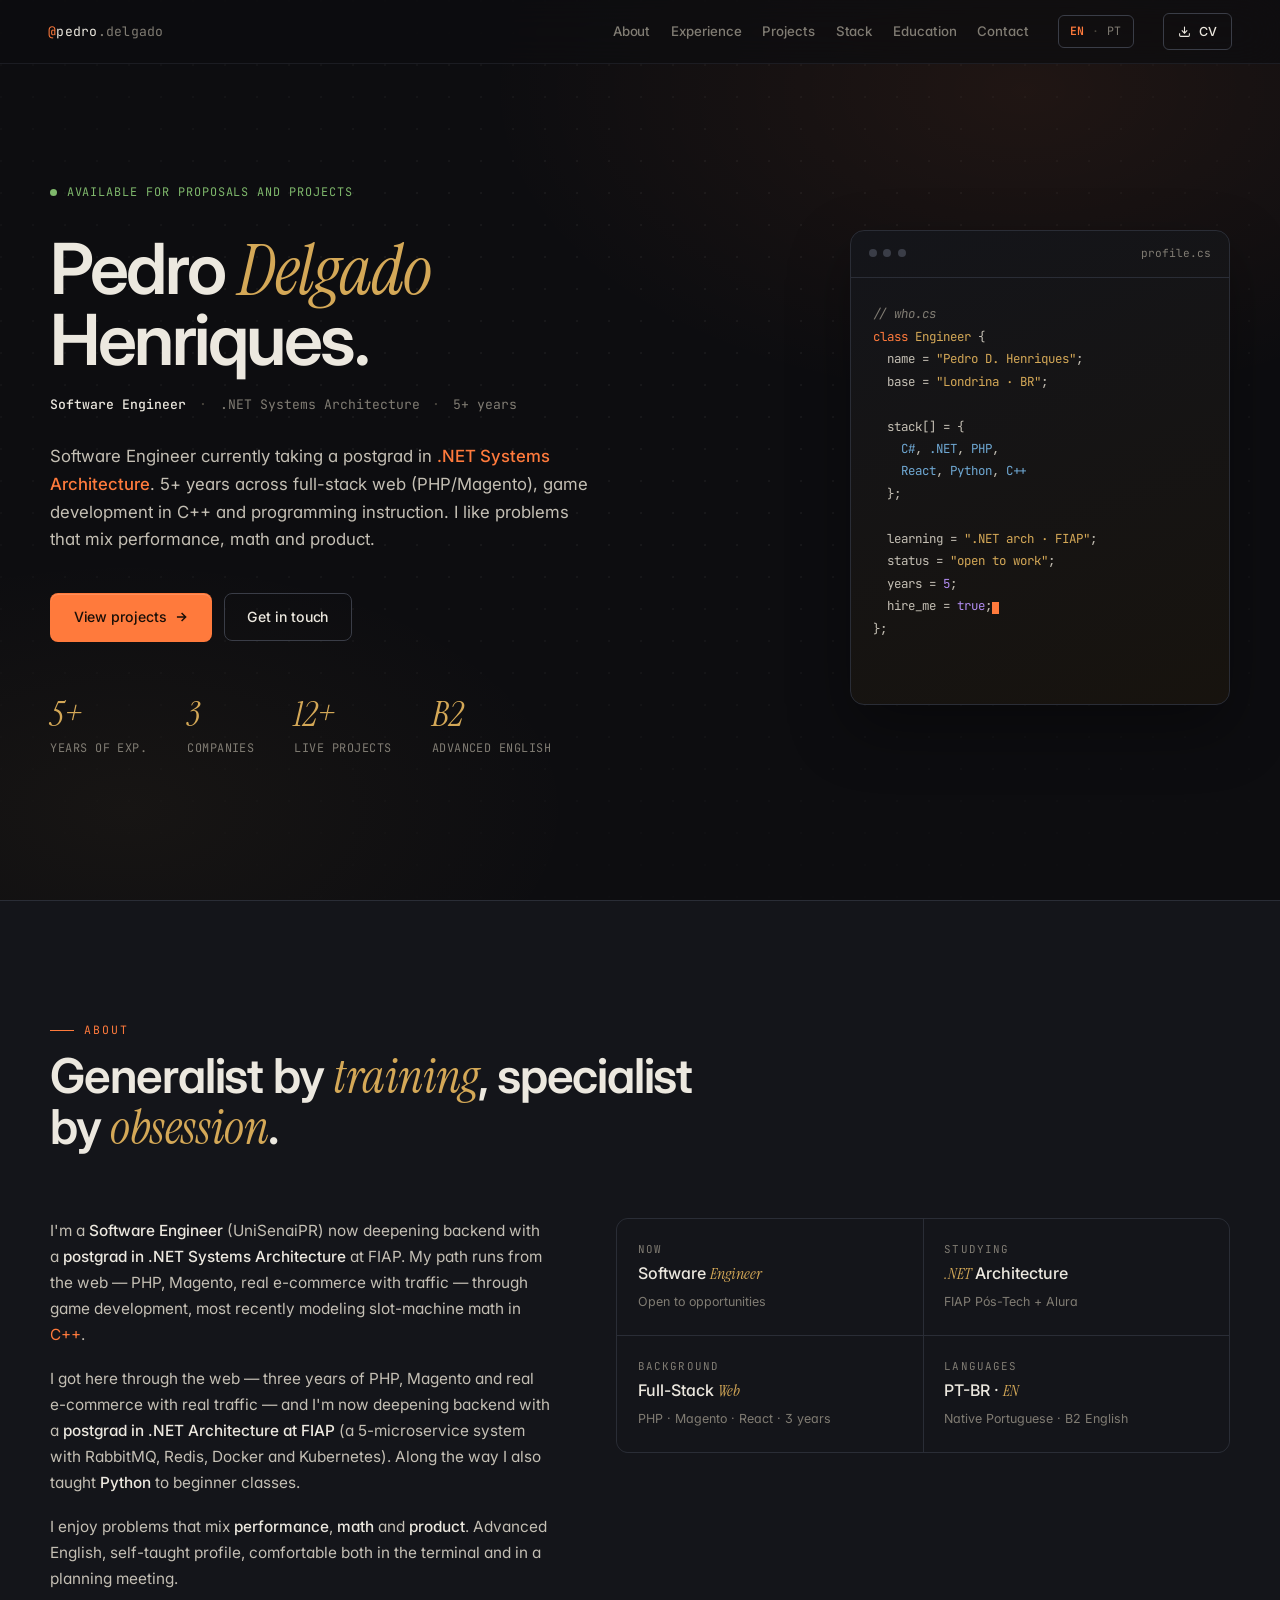
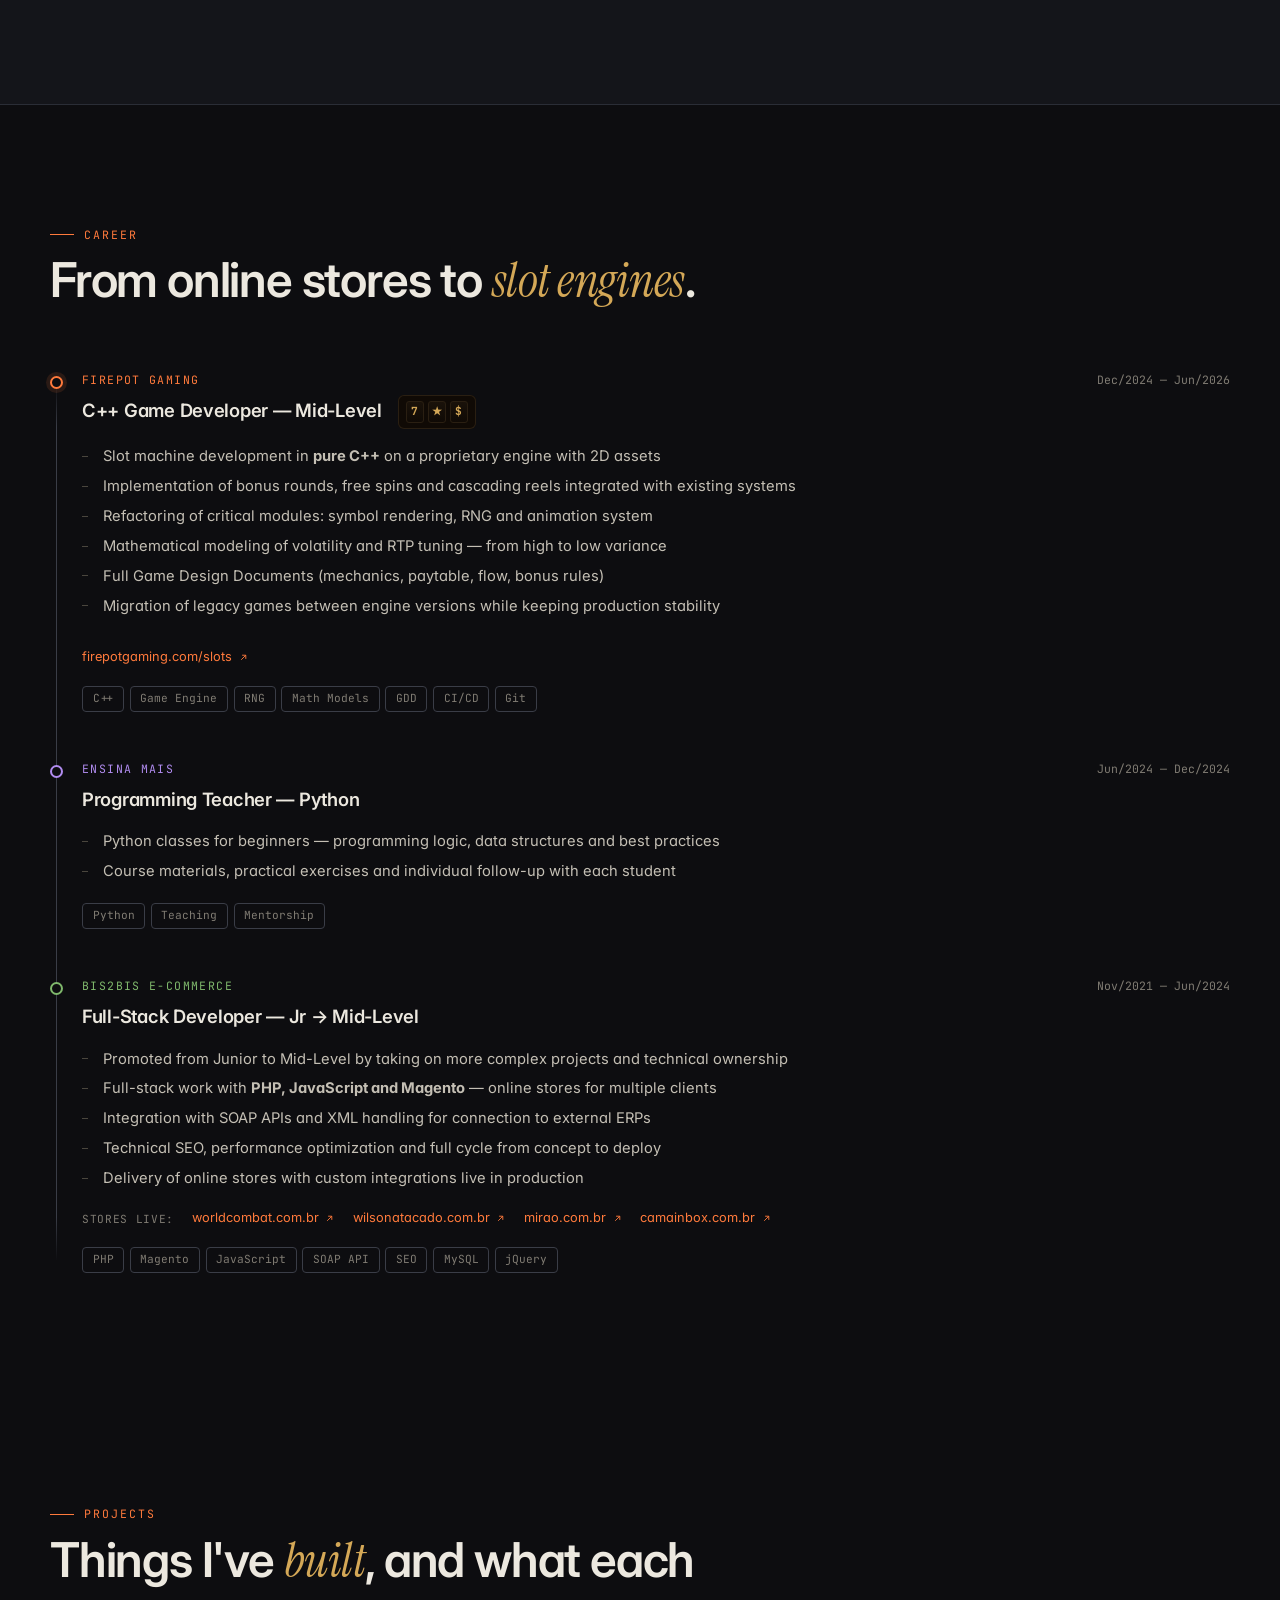
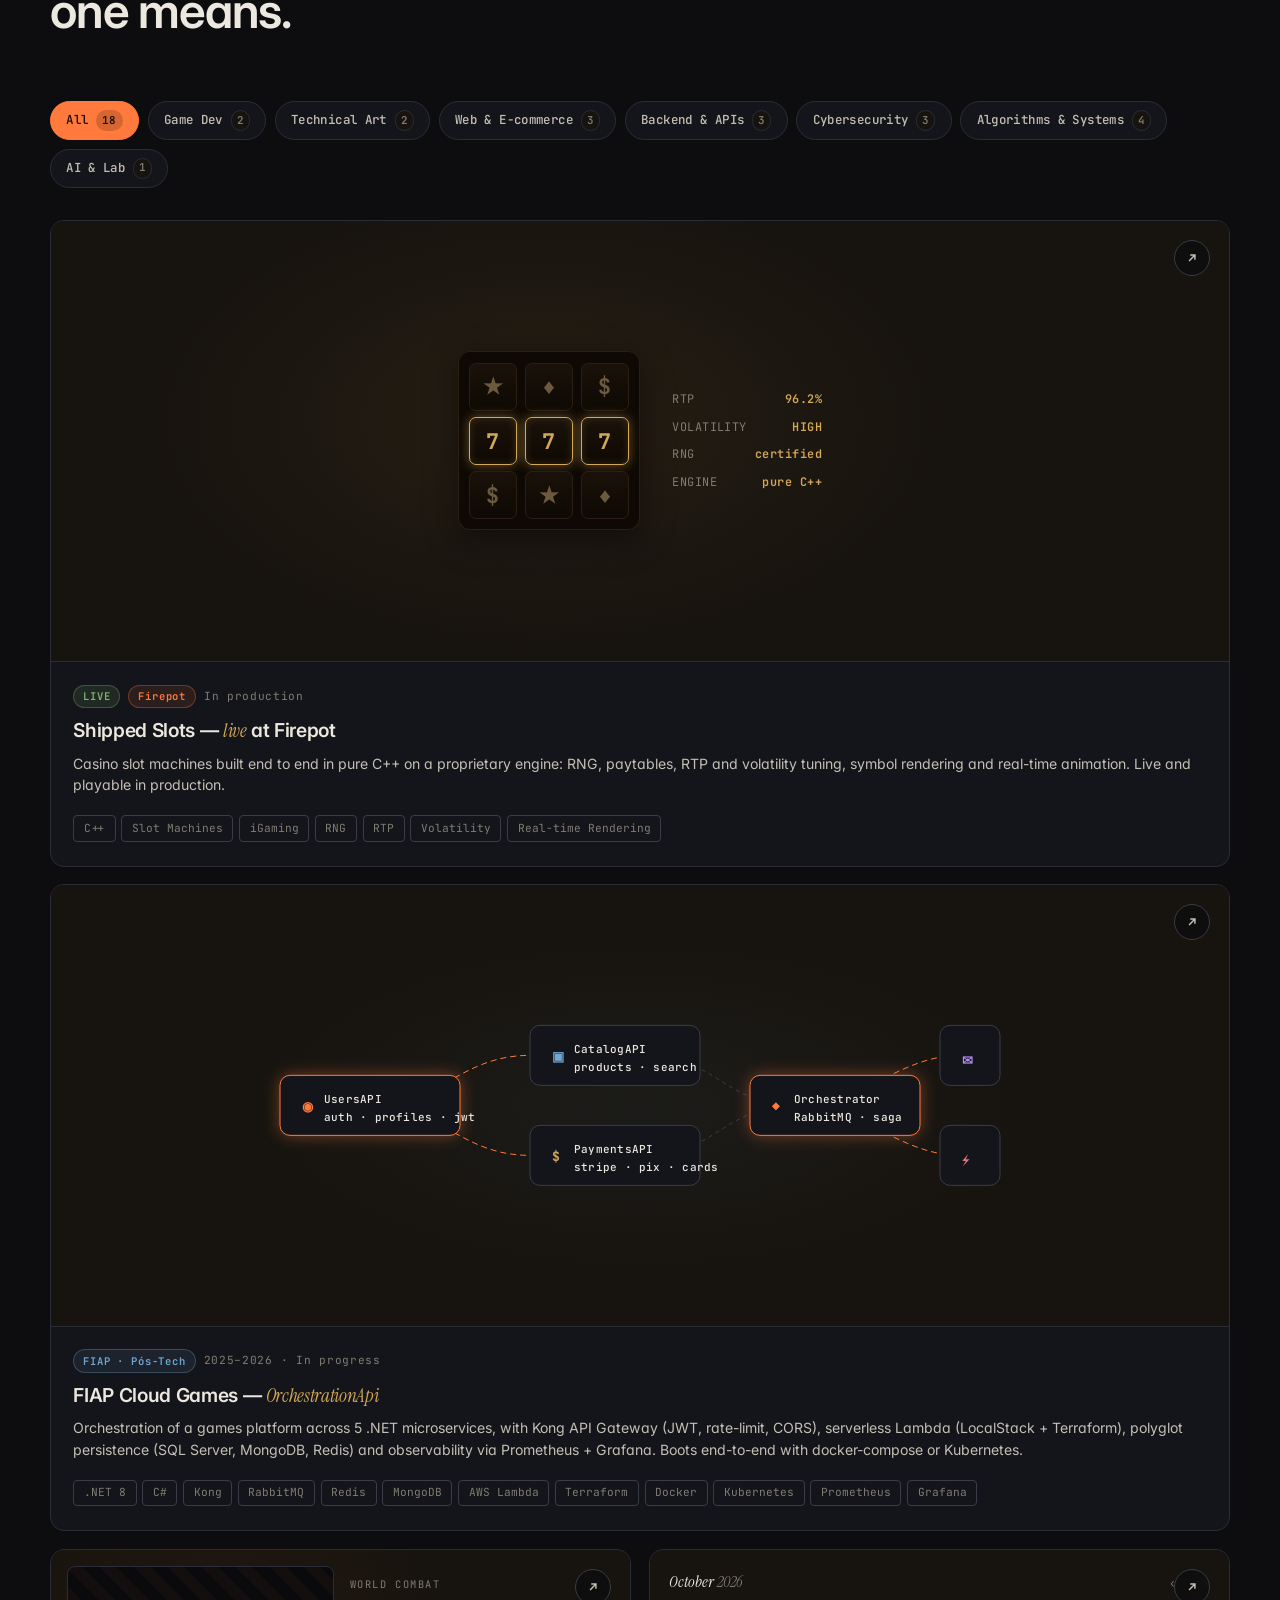
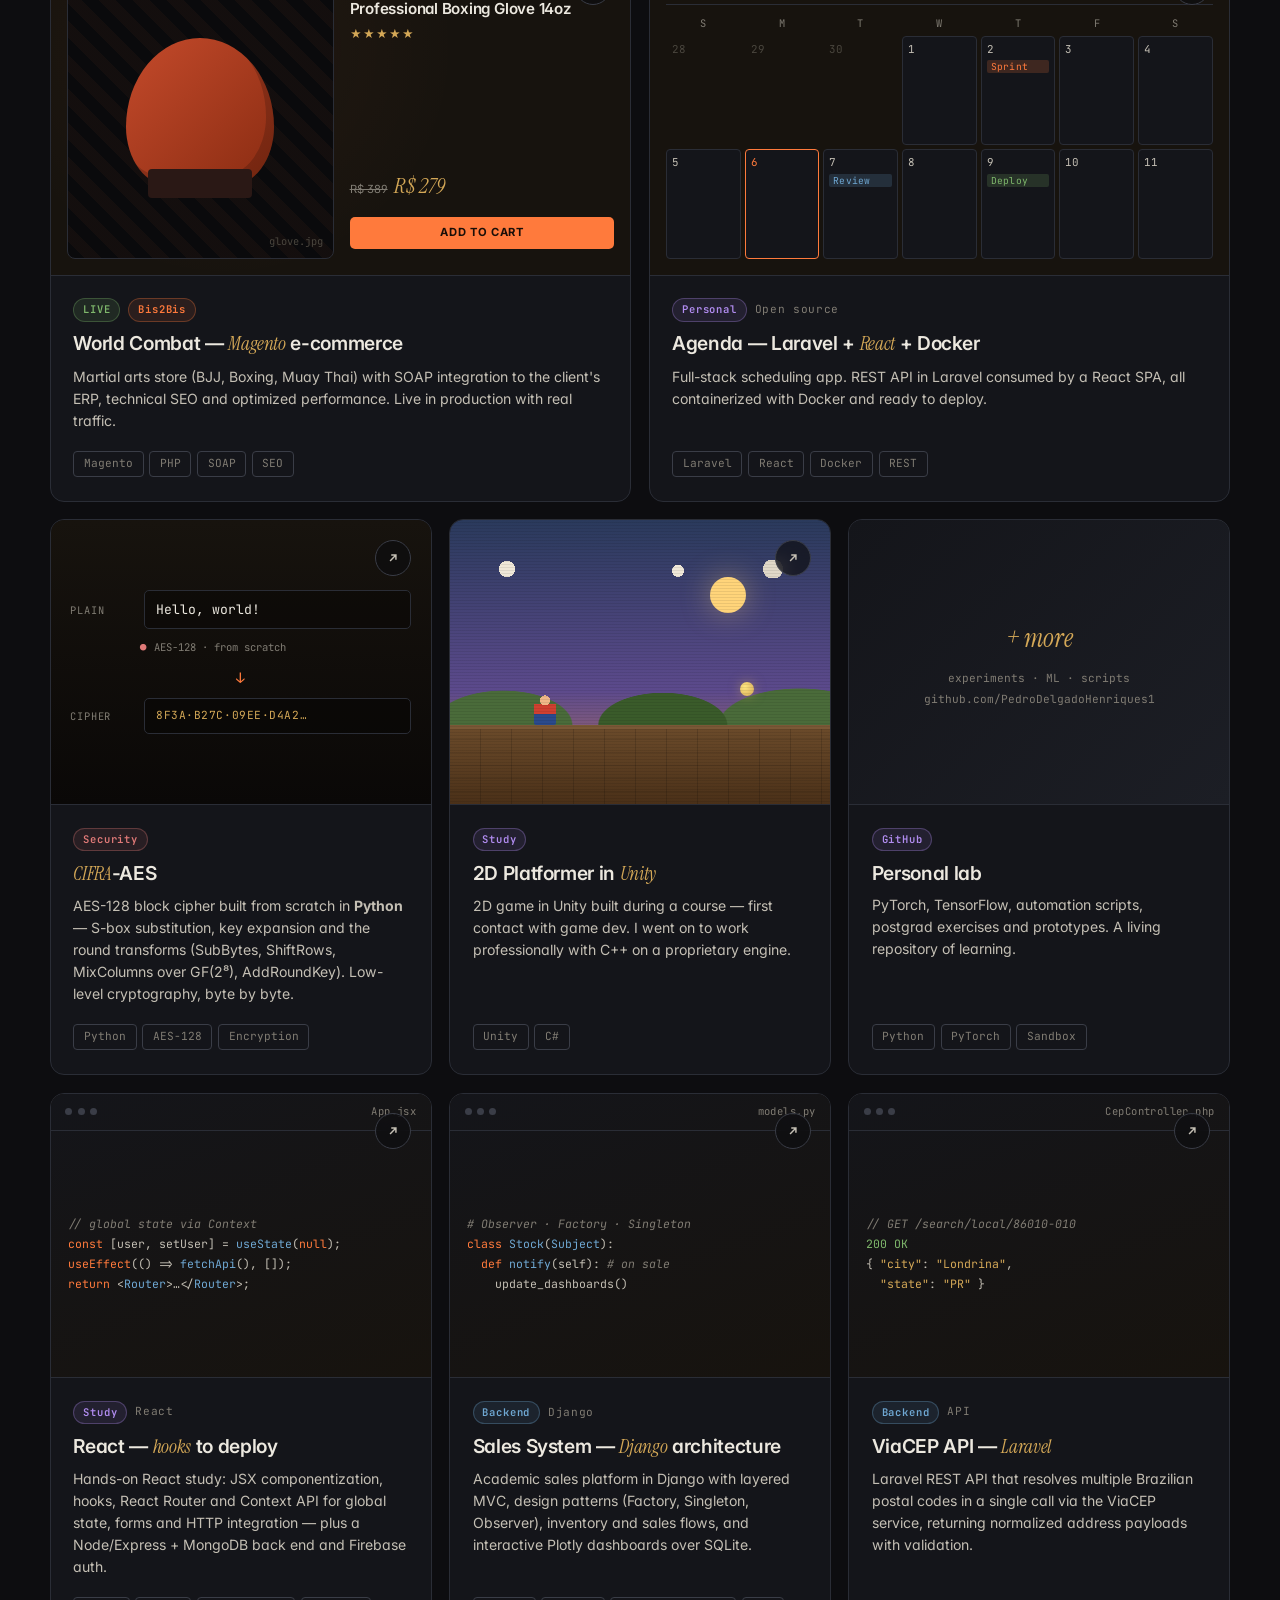
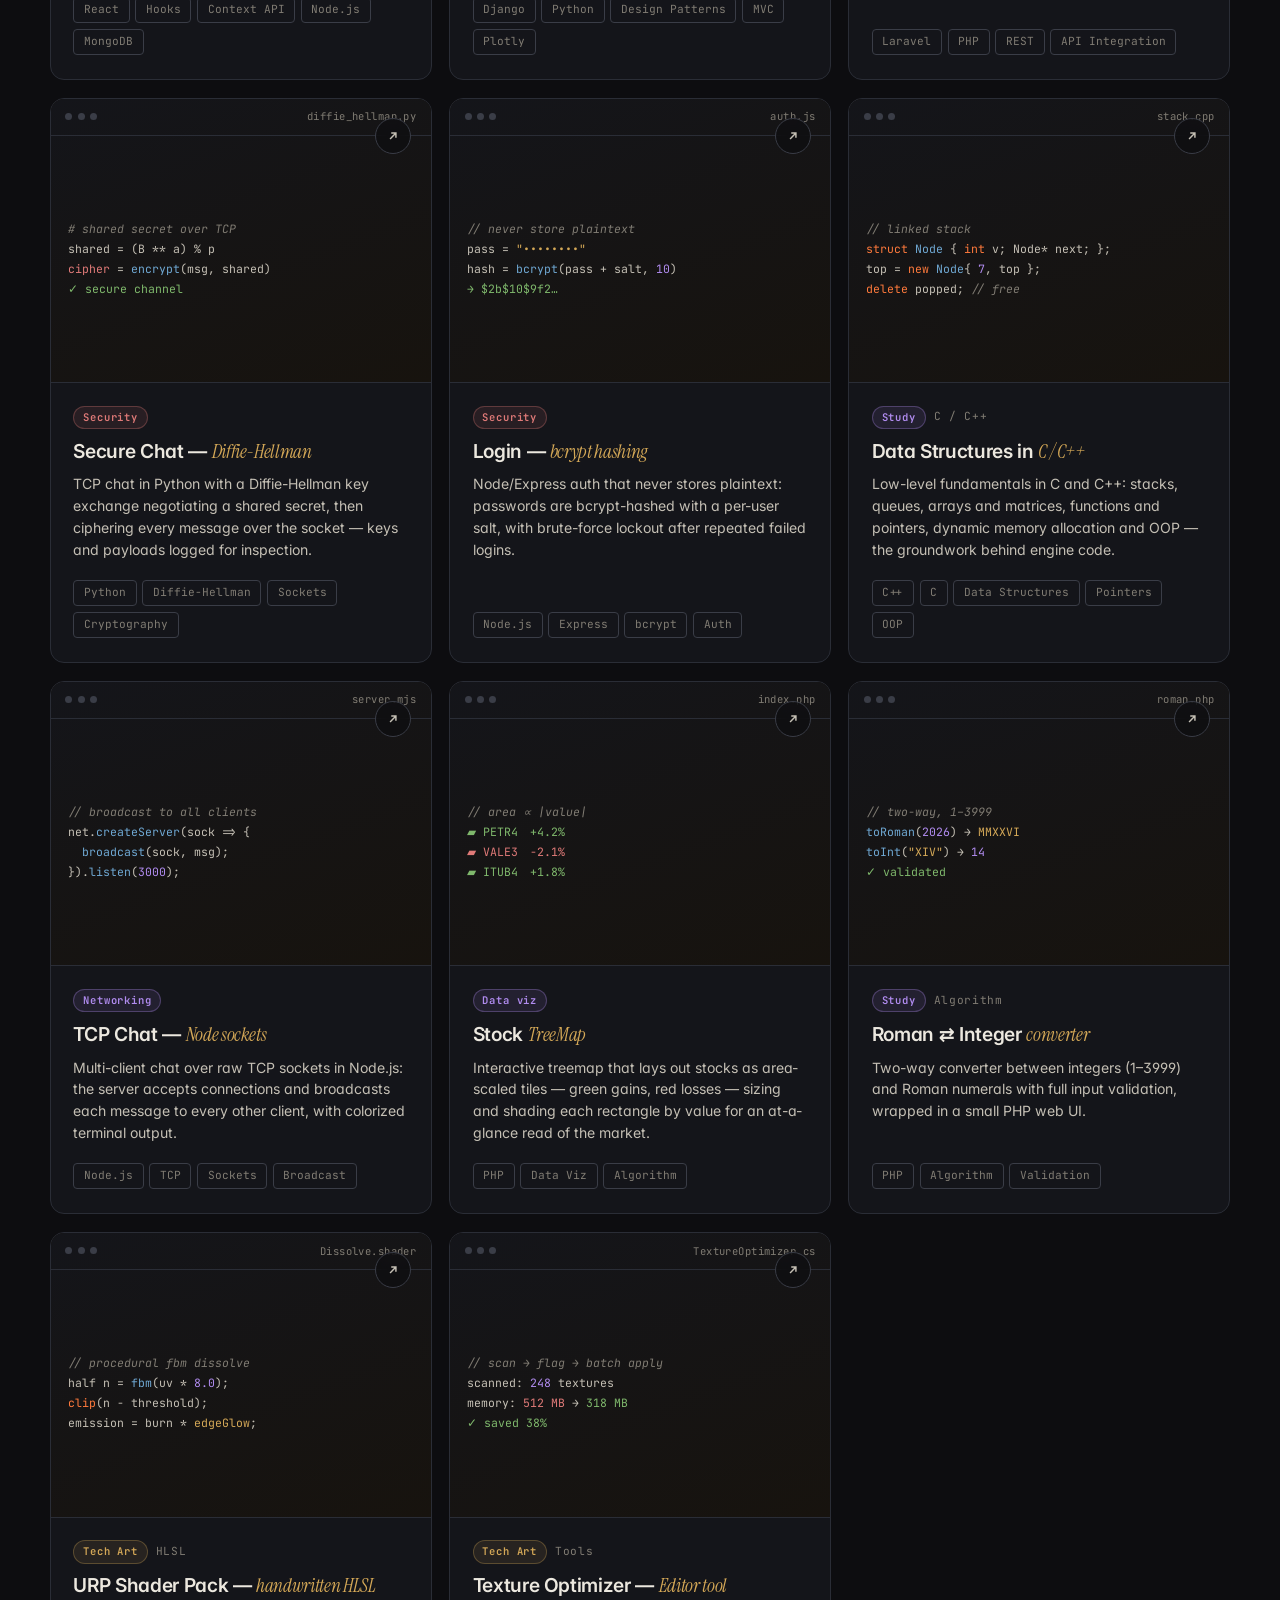
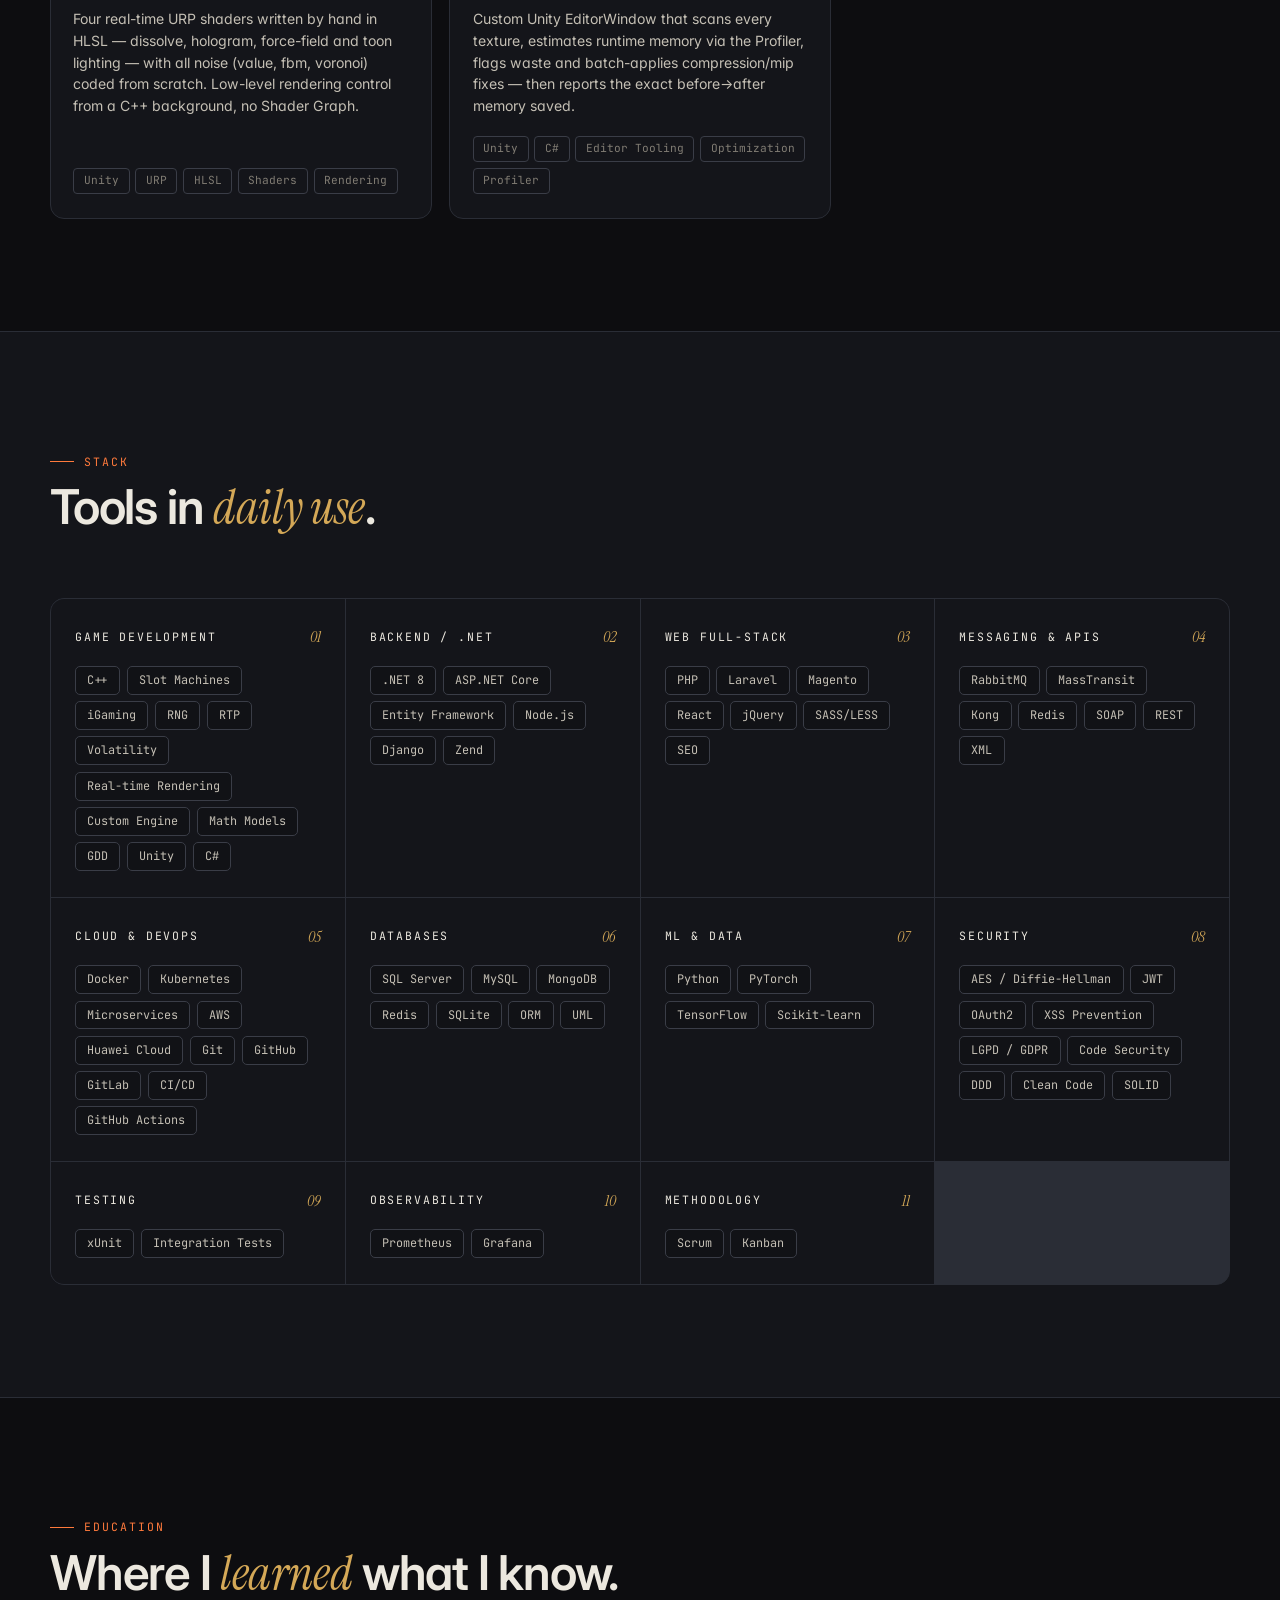
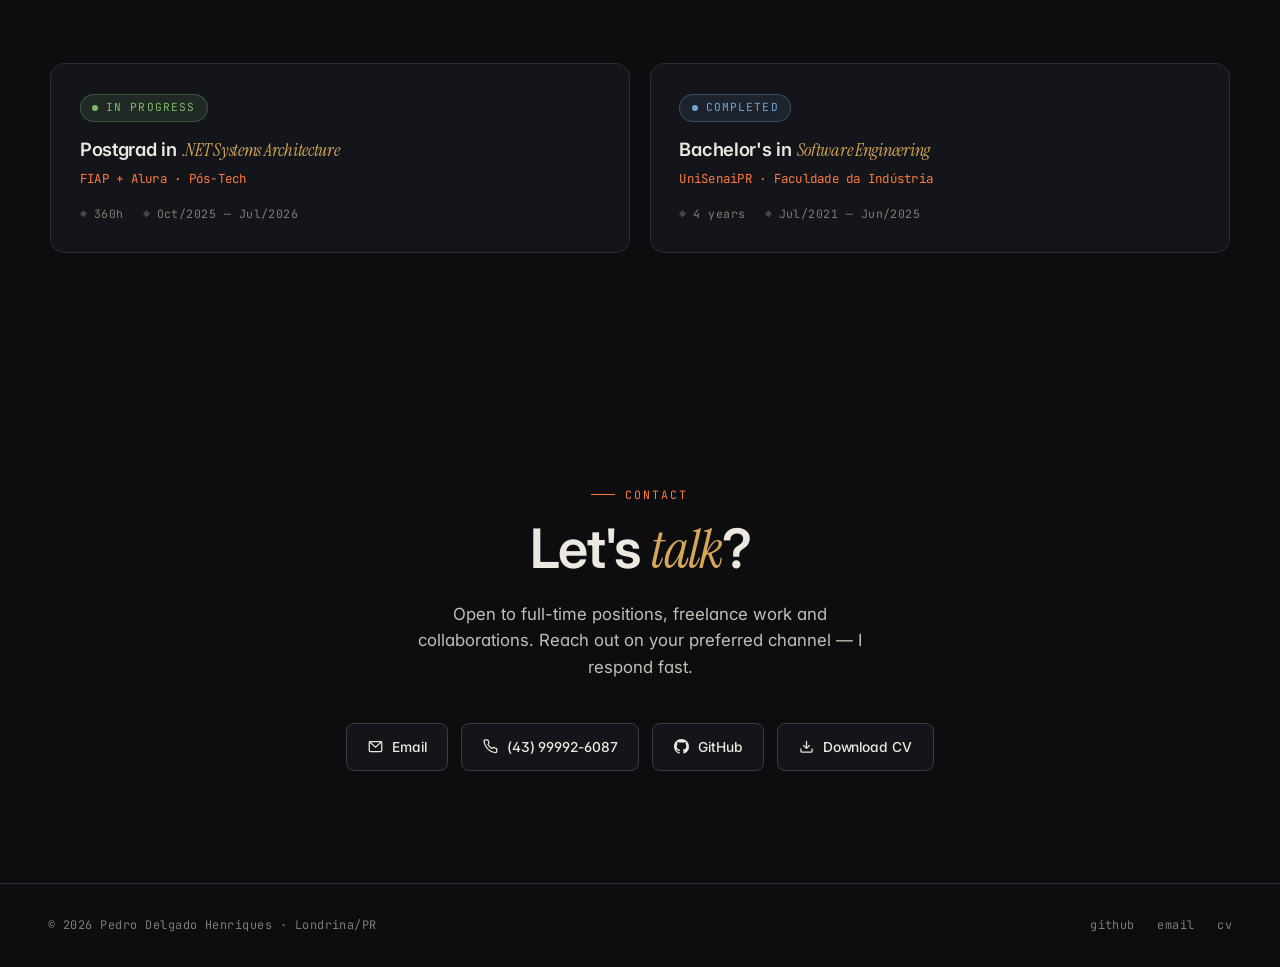
==== index.html @ 8d1436c9 "Reposition as Software Engineer + .NET Systems Architecture postgrad - Hero, meta, about and profile" ====
<!DOCTYPE html>
<html lang="en">
<head>
<meta charset="UTF-8" />
<meta name="viewport" content="width=device-width, initial-scale=1.0" />
<title data-i18n="meta.title">Pedro Delgado Henriques — Software Engineer | .NET Systems Architecture</title>
<meta name="description" data-i18n-attr="content" data-i18n="meta.description" content="Software Engineer and .NET Systems Architecture postgrad. 5+ years across full-stack web, game development and teaching. Londrina/PR — open to opportunities." />
<link rel="preconnect" href="https://fonts.googleapis.com" />
<link rel="preconnect" href="https://fonts.gstatic.com" crossorigin />
<link href="https://fonts.googleapis.com/css2?family=Inter:wght@300;400;500;600;700&family=Instrument+Serif:ital@0;1&family=JetBrains+Mono:wght@400;500;600&display=swap" rel="stylesheet" />
<link rel="stylesheet" href="portfolio.css" />
</head>
<body>

<div id="scroll-bar"></div>

<!-- =================== NAV =================== -->
<nav id="navbar">
  <a href="#top" class="nav-logo"><span class="sym">@</span>pedro<span class="dim">.delgado</span></a>
  <div class="nav-right">
    <ul class="nav-links">
      <li><a href="#about" data-i18n="nav.about">About</a></li>
      <li><a href="#experience" data-i18n="nav.experience">Experience</a></li>
      <li><a href="#projects" data-i18n="nav.projects">Projects</a></li>
      <li><a href="#skills" data-i18n="nav.skills">Stack</a></li>
      <li><a href="#education" data-i18n="nav.education">Education</a></li>
      <li><a href="#contact" data-i18n="nav.contact">Contact</a></li>
    </ul>
    <button class="nav-lang" id="lang-toggle" aria-label="Language toggle" type="button">
      <span class="lang-opt" data-lang="en">EN</span>
      <span class="lang-sep">·</span>
      <span class="lang-opt" data-lang="pt">PT</span>
    </button>
    <a href="pedro-delgado-henriques-cv-en.pdf" download data-cv-link class="nav-cv">
      <svg width="13" height="13" viewBox="0 0 24 24" fill="none" stroke="currentColor" stroke-width="2"><path d="M21 15v4a2 2 0 0 1-2 2H5a2 2 0 0 1-2-2v-4"/><polyline points="7 10 12 15 17 10"/><line x1="12" y1="15" x2="12" y2="3"/></svg>
      CV
    </a>
    <button class="hamburger" id="ham" aria-label="Menu"><span></span><span></span><span></span></button>
  </div>
</nav>

<div class="mobile-menu" id="mobile-menu">
  <a href="#about" onclick="closeMobile()" data-i18n="nav.about">About</a>
  <a href="#experience" onclick="closeMobile()" data-i18n="nav.experience">Experience</a>
  <a href="#projects" onclick="closeMobile()" data-i18n="nav.projects">Projects</a>
  <a href="#skills" onclick="closeMobile()" data-i18n="nav.skills">Stack</a>
  <a href="#education" onclick="closeMobile()" data-i18n="nav.education">Education</a>
  <a href="#contact" onclick="closeMobile()" data-i18n="nav.contact">Contact</a>
  <a href="pedro-delgado-henriques-cv-en.pdf" download data-cv-link data-i18n="nav.downloadCv">Download CV</a>
  <button class="nav-lang mobile-lang" id="lang-toggle-mobile" aria-label="Language toggle" type="button">
    <span class="lang-opt" data-lang="en">EN</span>
    <span class="lang-sep">·</span>
    <span class="lang-opt" data-lang="pt">PT</span>
  </button>
</div>

<!-- =================== HERO =================== -->
<section class="hero" id="top">
  <div class="hero-inner">
    <div class="hero-left">
      <div class="hero-status h-in h-1">
        <span class="pulse"></span>
        <span data-i18n="hero.status">AVAILABLE FOR PROPOSALS AND PROJECTS</span>
      </div>

      <h1 class="h-in h-2">
        Pedro <em>Delgado</em><br/>Henriques.
      </h1>

      <div class="hero-roles h-in h-3">
        <strong data-i18n="hero.role1">Software Engineer</strong>
        <span class="sep">·</span>
        <span data-i18n="hero.role2">.NET Systems Architecture</span>
        <span class="sep">·</span>
        <span data-i18n="hero.years">5+ years</span>
      </div>

      <p class="hero-desc h-in h-4" data-i18n="hero.desc">
        Software Engineer currently taking a postgrad in <span class="accent">.NET Systems Architecture</span>.
        5+ years across full-stack web (PHP/Magento), game development in C++ and programming instruction.
        I like problems that mix performance, math and product.
      </p>

      <div class="hero-cta h-in h-5">
        <a href="#projects" class="btn btn-primary">
          <span data-i18n="hero.cta.projects">View projects</span>
          <svg width="14" height="14" viewBox="0 0 24 24" fill="none" stroke="currentColor" stroke-width="2.5"><path d="M5 12h14M13 5l7 7-7 7"/></svg>
        </a>
        <a href="#contact" class="btn btn-ghost" data-i18n="hero.cta.contact">Get in touch</a>
      </div>

      <div class="hero-stats h-in h-6">
        <div>
          <div class="stat-n">5+</div>
          <div class="stat-l" data-i18n="hero.stat.years">YEARS OF EXP.</div>
        </div>
        <div>
          <div class="stat-n">3</div>
          <div class="stat-l" data-i18n="hero.stat.companies">COMPANIES</div>
        </div>
        <div>
          <div class="stat-n">12+</div>
          <div class="stat-l" data-i18n="hero.stat.projects">LIVE PROJECTS</div>
        </div>
        <div>
          <div class="stat-n">B2</div>
          <div class="stat-l" data-i18n="hero.stat.english">ADVANCED ENGLISH</div>
        </div>
      </div>
    </div>

    <div class="hero-card h-in h-4">
      <div class="hero-card-header">
        <div class="dots"><span></span><span></span><span></span></div>
        <span>profile.cs</span>
      </div>
      <div class="hero-card-body">
        <div><span class="c">// who.cs</span></div>
        <div><span class="k">class</span> <span class="s">Engineer</span> {</div>
        <div>&nbsp;&nbsp;name = <span class="s">"Pedro D. Henriques"</span>;</div>
        <div>&nbsp;&nbsp;base = <span class="s">"Londrina · BR"</span>;</div>
        <div>&nbsp;&nbsp;</div>
        <div>&nbsp;&nbsp;stack[] = {</div>
        <div>&nbsp;&nbsp;&nbsp;&nbsp;<span class="b">C#</span>, <span class="b">.NET</span>, <span class="b">PHP</span>,</div>
        <div>&nbsp;&nbsp;&nbsp;&nbsp;<span class="b">React</span>, <span class="b">Python</span>, <span class="b">C++</span></div>
        <div>&nbsp;&nbsp;};</div>
        <div>&nbsp;&nbsp;</div>
        <div>&nbsp;&nbsp;learning = <span class="s">".NET arch · FIAP"</span>;</div>
        <div>&nbsp;&nbsp;status = <span class="s">"open to work"</span>;</div>
        <div>&nbsp;&nbsp;years = <span class="n">5</span>;</div>
        <div>&nbsp;&nbsp;hire_me = <span class="n">true</span>;<span class="cur"></span></div>
        <div>};</div>
      </div>
    </div>
  </div>
</section>

<!-- =================== ABOUT =================== -->
<section id="about">
  <div class="container">
    <div class="section-head reveal">
      <span class="eyebrow" data-i18n="about.eyebrow">About</span>
      <h2 data-i18n="about.title">Generalist by <em>training</em>, specialist by <em>obsession</em>.</h2>
    </div>
    <div class="about-wrap">
      <div class="about-text reveal delay-1">
        <p data-i18n="about.p1">
          I'm a <strong>Software Engineer</strong> with a bachelor's from UniSenaiPR, now deepening backend
          with a <strong>postgrad in .NET Systems Architecture</strong> at FIAP. My path runs from the web —
          PHP, Magento, real e-commerce with traffic — through game development, most recently modeling
          slot-machine math in <span class="h">C++</span>.
        </p>
        <p data-i18n="about.p2">
          In parallel, I'm taking a <strong>postgrad in .NET Architecture at FIAP</strong>,
          where I built a 5-microservice system with RabbitMQ, Redis, Docker and Kubernetes.
          I've also taught <strong>Python</strong> to beginner classes — learning how to explain code
          changed how I write it.
        </p>
        <p data-i18n="about.p3">
          I enjoy problems that mix <strong>performance</strong>, <strong>math</strong> and <strong>product</strong>.
          Advanced English, self-taught profile, comfortable both in the terminal and in a planning meeting.
        </p>
      </div>

      <div class="about-facts reveal delay-2">
        <div class="fact">
          <div class="fact-label" data-i18n="about.fact.today.label">Now</div>
          <div class="fact-val" data-i18n="about.fact.today.val">Software <span class="pop">Engineer</span></div>
          <div class="fact-sub" data-i18n="about.fact.today.sub">Open to opportunities</div>
        </div>
        <div class="fact">
          <div class="fact-label" data-i18n="about.fact.studying.label">Studying</div>
          <div class="fact-val" data-i18n="about.fact.studying.val"><span class="pop">.NET</span> Architecture</div>
          <div class="fact-sub" data-i18n="about.fact.studying.sub">FIAP Pós-Tech + Alura</div>
        </div>
        <div class="fact">
          <div class="fact-label" data-i18n="about.fact.bg.label">Background</div>
          <div class="fact-val" data-i18n="about.fact.bg.val">Full-Stack <span class="pop">Web</span></div>
          <div class="fact-sub" data-i18n="about.fact.bg.sub">PHP · Magento · React · 3 years</div>
        </div>
        <div class="fact">
          <div class="fact-label" data-i18n="about.fact.lang.label">Languages</div>
          <div class="fact-val" data-i18n="about.fact.lang.val">PT-BR · <span class="pop">EN</span></div>
          <div class="fact-sub" data-i18n="about.fact.lang.sub">Native Portuguese · B2 English</div>
        </div>
      </div>
    </div>
  </div>
</section>

<!-- =================== EXPERIENCE =================== -->
<section id="experience">
  <div class="container">
    <div class="section-head reveal">
      <span class="eyebrow" data-i18n="exp.eyebrow">Career</span>
      <h2 data-i18n="exp.title">From online stores to <em>slot engines</em>.</h2>
    </div>

    <div class="timeline">
      <div class="tl-item firepot reveal">
        <div class="tl-marker"></div>
        <div class="tl-head">
          <span class="tl-company">Firepot Gaming</span>
          <span class="tl-date" data-i18n="exp.firepot.date">Dec/2024 — Jun/2026</span>
        </div>
        <div class="tl-role">
          <span data-i18n="exp.firepot.role">C++ Game Developer — Mid-Level</span>
          <span class="slot-mini" aria-hidden="true"><span>7</span><span>★</span><span>$</span></span>
        </div>
        <ul class="tl-bullets">
          <li data-i18n="exp.firepot.b1">Slot machine development in <strong>pure C++</strong> on a proprietary engine with 2D assets</li>
          <li data-i18n="exp.firepot.b2">Implementation of bonus rounds, free spins and cascading reels integrated with existing systems</li>
          <li data-i18n="exp.firepot.b3">Refactoring of critical modules: symbol rendering, RNG and animation system</li>
          <li data-i18n="exp.firepot.b4">Mathematical modeling of volatility and RTP tuning — from high to low variance</li>
          <li data-i18n="exp.firepot.b5">Full Game Design Documents (mechanics, paytable, flow, bonus rules)</li>
          <li data-i18n="exp.firepot.b6">Migration of legacy games between engine versions while keeping production stability</li>
        </ul>
        <a href="https://www.firepotgaming.com/slots" target="_blank" rel="noopener" class="tl-link">
          firepotgaming.com/slots
          <svg width="11" height="11" viewBox="0 0 24 24" fill="none" stroke="currentColor" stroke-width="2"><path d="M7 17L17 7M9 7h8v8"/></svg>
        </a>
        <div class="tl-tags">
          <span class="tag">C++</span><span class="tag">Game Engine</span><span class="tag">RNG</span>
          <span class="tag">Math Models</span><span class="tag">GDD</span><span class="tag">CI/CD</span><span class="tag">Git</span>
        </div>
      </div>

      <div class="tl-item ensina reveal delay-1">
        <div class="tl-marker"></div>
        <div class="tl-head">
          <span class="tl-company">Ensina Mais</span>
          <span class="tl-date" data-i18n="exp.ensina.date">Jun/2024 — Dec/2024</span>
        </div>
        <div class="tl-role" data-i18n="exp.ensina.role">Programming Teacher — Python</div>
        <ul class="tl-bullets">
          <li data-i18n="exp.ensina.b1">Python classes for beginners — programming logic, data structures and best practices</li>
          <li data-i18n="exp.ensina.b2">Course materials, practical exercises and individual follow-up with each student</li>
        </ul>
        <div class="tl-tags">
          <span class="tag">Python</span>
          <span class="tag" data-i18n="exp.ensina.tag1">Teaching</span>
          <span class="tag" data-i18n="exp.ensina.tag2">Mentorship</span>
        </div>
      </div>

      <div class="tl-item bis reveal delay-2">
        <div class="tl-marker"></div>
        <div class="tl-head">
          <span class="tl-company">Bis2Bis E-commerce</span>
          <span class="tl-date" data-i18n="exp.bis.date">Nov/2021 — Jun/2024</span>
        </div>
        <div class="tl-role" data-i18n="exp.bis.role">Full-Stack Developer — Jr → Mid-Level</div>
        <ul class="tl-bullets">
          <li data-i18n="exp.bis.b1">Promoted from Junior to Mid-Level by taking on more complex projects and technical ownership</li>
          <li data-i18n="exp.bis.b2">Full-stack work with <strong>PHP, JavaScript and Magento</strong> — online stores for multiple clients</li>
          <li data-i18n="exp.bis.b3">Integration with SOAP APIs and XML handling for connection to external ERPs</li>
          <li data-i18n="exp.bis.b4">Technical SEO, performance optimization and full cycle from concept to deploy</li>
          <li data-i18n="exp.bis.b5">Delivery of online stores with custom integrations live in production</li>
        </ul>
        <div class="tl-stores">
          <span class="tl-label" data-i18n="exp.bis.stores">Stores live:</span>
          <a href="https://www.worldcombat.com.br/" target="_blank" rel="noopener" class="tl-link">
            worldcombat.com.br
            <svg width="11" height="11" viewBox="0 0 24 24" fill="none" stroke="currentColor" stroke-width="2"><path d="M7 17L17 7M9 7h8v8"/></svg>
          </a>
          <a href="https://www.wilsonatacado.com.br/" target="_blank" rel="noopener" class="tl-link">
            wilsonatacado.com.br
            <svg width="11" height="11" viewBox="0 0 24 24" fill="none" stroke="currentColor" stroke-width="2"><path d="M7 17L17 7M9 7h8v8"/></svg>
          </a>
          <a href="https://www.mirao.com.br/" target="_blank" rel="noopener" class="tl-link">
            mirao.com.br
            <svg width="11" height="11" viewBox="0 0 24 24" fill="none" stroke="currentColor" stroke-width="2"><path d="M7 17L17 7M9 7h8v8"/></svg>
          </a>
          <a href="https://www.camainbox.com.br/" target="_blank" rel="noopener" class="tl-link">
            camainbox.com.br
            <svg width="11" height="11" viewBox="0 0 24 24" fill="none" stroke="currentColor" stroke-width="2"><path d="M7 17L17 7M9 7h8v8"/></svg>
          </a>
        </div>
        <div class="tl-tags">
          <span class="tag">PHP</span><span class="tag">Magento</span><span class="tag">JavaScript</span>
          <span class="tag">SOAP API</span><span class="tag">SEO</span><span class="tag">MySQL</span><span class="tag">jQuery</span>
        </div>
      </div>
    </div>
  </div>
</section>

<!-- =================== PROJECTS =================== -->
<section id="projects">
  <div class="container">
    <div class="section-head reveal">
      <span class="eyebrow" data-i18n="proj.eyebrow">Projects</span>
      <h2 data-i18n="proj.title">Things I've <em>built</em>, and what each one means.</h2>
    </div>

    <div class="proj-tabs reveal delay-1" role="tablist" aria-label="Project categories">
      <button class="proj-tab active" data-cat="all" type="button" role="tab">
        <span data-i18n="proj.tab.all">All</span><span class="count">18</span>
      </button>
      <button class="proj-tab" data-cat="game" type="button" role="tab">
        <span data-i18n="proj.tab.game">Game Dev</span><span class="count">2</span>
      </button>
      <button class="proj-tab" data-cat="techart" type="button" role="tab">
        <span data-i18n="proj.tab.techart">Technical Art</span><span class="count">2</span>
      </button>
      <button class="proj-tab" data-cat="web" type="button" role="tab">
        <span data-i18n="proj.tab.web">Web & E-commerce</span><span class="count">3</span>
      </button>
      <button class="proj-tab" data-cat="backend" type="button" role="tab">
        <span data-i18n="proj.tab.backend">Backend & APIs</span><span class="count">3</span>
      </button>
      <button class="proj-tab" data-cat="security" type="button" role="tab">
        <span data-i18n="proj.tab.security">Cybersecurity</span><span class="count">3</span>
      </button>
      <button class="proj-tab" data-cat="systems" type="button" role="tab">
        <span data-i18n="proj.tab.systems">Algorithms & Systems</span><span class="count">4</span>
      </button>
      <button class="proj-tab" data-cat="ai" type="button" role="tab">
        <span data-i18n="proj.tab.ai">AI & Lab</span><span class="count">1</span>
      </button>
    </div>

    <div class="projects-grid">

      <!-- 0. Shipped Slots (FLAGSHIP) -->
      <a class="proj feat reveal" data-cat="game" href="https://www.firepotgaming.com/slots" target="_blank" rel="noopener">
        <div class="proj-visual">
          <div class="viz-slots">
            <div class="reels">
              <div class="reel"><div class="sym">★</div><div class="sym win">7</div><div class="sym">$</div></div>
              <div class="reel"><div class="sym">♦</div><div class="sym win">7</div><div class="sym">★</div></div>
              <div class="reel"><div class="sym">$</div><div class="sym win">7</div><div class="sym">♦</div></div>
            </div>
            <div class="meta">
              <div class="row"><span>RTP</span><b>96.2%</b></div>
              <div class="row"><span>VOLATILITY</span><b>HIGH</b></div>
              <div class="row"><span>RNG</span><b>certified</b></div>
              <div class="row"><span>ENGINE</span><b>pure C++</b></div>
            </div>
          </div>
          <div class="proj-arrow">
            <svg width="14" height="14" viewBox="0 0 24 24" fill="none" stroke="currentColor" stroke-width="2.5"><path d="M7 17L17 7M9 7h8v8"/></svg>
          </div>
        </div>
        <div class="proj-body">
          <div class="proj-meta">
            <span class="pill live"><span class="d"></span>LIVE</span>
            <span class="pill work">Firepot</span>
            <span data-i18n="proj.p0.status">In production</span>
          </div>
          <div class="proj-name" data-i18n="proj.p0.name">Shipped Slots — <em>live</em> at Firepot</div>
          <div class="proj-desc" data-i18n="proj.p0.desc">
            Casino slot machines built end to end in pure C++ on a proprietary engine: RNG, paytables,
            RTP and volatility tuning, symbol rendering and real-time animation. Live and playable in production.
          </div>
          <div class="proj-tech">
            <span class="tag">C++</span><span class="tag">Slot Machines</span>
            <span class="tag">iGaming</span><span class="tag">RNG</span>
            <span class="tag">RTP</span><span class="tag">Volatility</span>
            <span class="tag">Real-time Rendering</span>
          </div>
        </div>
      </a>

      <!-- 1. Microservices (FEATURED) -->
      <a class="proj feat reveal" data-cat="backend" href="https://github.com/FIAP-PosTech-2025/OrchestrationApi" target="_blank" rel="noopener">
        <div class="proj-visual">
          <div class="viz-network">
            <svg viewBox="0 0 760 220" preserveAspectRatio="xMidYMid meet">
              <!-- edges -->
              <path class="edge active" d="M 110 110 C 180 110, 200 60, 270 60" />
              <path class="edge active" d="M 110 110 C 180 110, 200 160, 270 160" />
              <path class="edge" d="M 380 60 C 460 60, 460 110, 540 110" />
              <path class="edge" d="M 380 160 C 460 160, 460 110, 540 110" />
              <path class="edge active" d="M 650 110 C 700 110, 720 60, 720 60" style="stroke:transparent" />
              <path class="edge active" d="M 540 110 C 600 110, 640 60, 700 60" />
              <path class="edge active" d="M 540 110 C 600 110, 640 160, 700 160" />

              <!-- node: Users -->
              <g transform="translate(20, 80)">
                <rect class="node-bg hot" x="0" y="0" width="180" height="60" rx="10" />
                <text class="node-icon" x="22" y="36" fill="#ff7a3c">◉</text>
                <text class="node-label" x="44" y="28">UsersAPI</text>
                <text class="node-label" x="44" y="46" fill="#807c73" font-size="9">auth · profiles · jwt</text>
              </g>

              <!-- node: Catalog -->
              <g transform="translate(270, 30)">
                <rect class="node-bg" x="0" y="0" width="170" height="60" rx="10" />
                <text class="node-icon" x="22" y="36" fill="#6fa8d3">▣</text>
                <text class="node-label" x="44" y="28">CatalogAPI</text>
                <text class="node-label" x="44" y="46" fill="#807c73" font-size="9">products · search</text>
              </g>

              <!-- node: Payments -->
              <g transform="translate(270, 130)">
                <rect class="node-bg" x="0" y="0" width="170" height="60" rx="10" />
                <text class="node-icon" x="22" y="36" fill="#d4a857">$</text>
                <text class="node-label" x="44" y="28">PaymentsAPI</text>
                <text class="node-label" x="44" y="46" fill="#807c73" font-size="9">stripe · pix · cards</text>
              </g>

              <!-- node: Orchestration -->
              <g transform="translate(490, 80)">
                <rect class="node-bg hot" x="0" y="0" width="170" height="60" rx="10" />
                <text class="node-icon" x="22" y="36" fill="#ff7a3c">◆</text>
                <text class="node-label" x="44" y="28">Orchestrator</text>
                <text class="node-label" x="44" y="46" fill="#807c73" font-size="9">RabbitMQ · saga</text>
              </g>

              <!-- node: Notifications -->
              <g transform="translate(680, 30)">
                <rect class="node-bg" x="0" y="0" width="60" height="60" rx="10" />
                <text class="node-icon" x="22" y="40" fill="#b18cf0">✉</text>
              </g>
              <!-- node: Cache -->
              <g transform="translate(680, 130)">
                <rect class="node-bg" x="0" y="0" width="60" height="60" rx="10" />
                <text class="node-icon" x="22" y="40" fill="#e07a78">⚡</text>
              </g>
            </svg>
          </div>
          <div class="proj-arrow">
            <svg width="14" height="14" viewBox="0 0 24 24" fill="none" stroke="currentColor" stroke-width="2.5"><path d="M7 17L17 7M9 7h8v8"/></svg>
          </div>
        </div>
        <div class="proj-body">
          <div class="proj-meta">
            <span class="pill fiap">FIAP · Pós-Tech</span>
            <span>2025–2026</span>
            <span>·</span>
            <span data-i18n="proj.p1.status">In progress</span>
          </div>
          <div class="proj-name" data-i18n="proj.p1.name">FIAP Cloud Games — <em>OrchestrationApi</em></div>
          <div class="proj-desc" data-i18n="proj.p1.desc">
            Orchestration of a games platform across 5 .NET microservices, with Kong API Gateway (JWT,
            rate-limit, CORS), serverless Lambda (LocalStack + Terraform), polyglot persistence
            (SQL Server, MongoDB, Redis) and observability via Prometheus + Grafana. Boots end-to-end
            with docker-compose or Kubernetes.
          </div>
          <div class="proj-tech">
            <span class="tag">.NET 8</span><span class="tag">C#</span>
            <span class="tag">Kong</span><span class="tag">RabbitMQ</span>
            <span class="tag">Redis</span><span class="tag">MongoDB</span>
            <span class="tag">AWS Lambda</span><span class="tag">Terraform</span>
            <span class="tag">Docker</span><span class="tag">Kubernetes</span>
            <span class="tag">Prometheus</span><span class="tag">Grafana</span>
          </div>
        </div>
      </a>

      <!-- 2. World Combat -->
      <a class="proj w-half reveal delay-1" data-cat="web" href="https://www.worldcombat.com.br/" target="_blank" rel="noopener">
        <div class="proj-visual">
          <div class="viz-product">
            <div class="image"><div class="glove"></div></div>
            <div class="info">
              <div class="brand">World Combat</div>
              <div class="pname" data-i18n="proj.p2.glove">Professional Boxing Glove 14oz</div>
              <div class="stars">★★★★★</div>
              <div class="price-row">
                <span class="price-old">R$ 389</span>
                <span class="price-new">R$ 279</span>
              </div>
              <div class="cart" data-i18n="proj.p2.cart">Add to cart</div>
            </div>
          </div>
          <div class="proj-arrow">
            <svg width="14" height="14" viewBox="0 0 24 24" fill="none" stroke="currentColor" stroke-width="2.5"><path d="M7 17L17 7M9 7h8v8"/></svg>
          </div>
        </div>
        <div class="proj-body">
          <div class="proj-meta">
            <span class="pill live"><span class="d"></span>LIVE</span>
            <span class="pill work">Bis2Bis</span>
          </div>
          <div class="proj-name" data-i18n="proj.p2.name">World Combat — <em>Magento</em> e-commerce</div>
          <div class="proj-desc" data-i18n="proj.p2.desc">
            Martial arts store (BJJ, Boxing, Muay Thai) with SOAP integration to the client's ERP,
            technical SEO and optimized performance. Live in production with real traffic.
          </div>
          <div class="proj-tech">
            <span class="tag">Magento</span><span class="tag">PHP</span>
            <span class="tag">SOAP</span><span class="tag">SEO</span>
          </div>
        </div>
      </a>

      <!-- 3. Agenda -->
      <a class="proj w-half reveal delay-2" data-cat="web" href="https://github.com/PedroDelgadoHenriques1/laravel-react-docker-agenda" target="_blank" rel="noopener">
        <div class="proj-visual">
          <div class="viz-calendar">
            <div class="month">
              <span class="month-name"><span data-i18n="proj.p3.month">October</span> <span style="color:var(--muted)">2026</span></span>
              <span class="nav-arrows">‹ &nbsp; ›</span>
            </div>
            <div class="week">
              <span data-i18n="proj.p3.d1">S</span>
              <span data-i18n="proj.p3.d2">M</span>
              <span data-i18n="proj.p3.d3">T</span>
              <span data-i18n="proj.p3.d4">W</span>
              <span data-i18n="proj.p3.d5">T</span>
              <span data-i18n="proj.p3.d6">F</span>
              <span data-i18n="proj.p3.d7">S</span>
            </div>
            <div class="days">
              <div class="day muted">28</div>
              <div class="day muted">29</div>
              <div class="day muted">30</div>
              <div class="day">1</div>
              <div class="day">2<span class="ev a">Sprint</span></div>
              <div class="day">3</div>
              <div class="day">4</div>
              <div class="day">5</div>
              <div class="day today">6</div>
              <div class="day">7<span class="ev b">Review</span></div>
              <div class="day">8</div>
              <div class="day">9<span class="ev c">Deploy</span></div>
              <div class="day">10</div>
              <div class="day">11</div>
            </div>
          </div>
          <div class="proj-arrow">
            <svg width="14" height="14" viewBox="0 0 24 24" fill="none" stroke="currentColor" stroke-width="2.5"><path d="M7 17L17 7M9 7h8v8"/></svg>
          </div>
        </div>
        <div class="proj-body">
          <div class="proj-meta">
            <span class="pill learn">Personal</span>
            <span data-i18n="proj.p3.opensource">Open source</span>
          </div>
          <div class="proj-name" data-i18n="proj.p3.name">Agenda — Laravel + <em>React</em> + Docker</div>
          <div class="proj-desc" data-i18n="proj.p3.desc">
            Full-stack scheduling app. REST API in Laravel consumed by a React SPA,
            all containerized with Docker and ready to deploy.
          </div>
          <div class="proj-tech">
            <span class="tag">Laravel</span><span class="tag">React</span>
            <span class="tag">Docker</span><span class="tag">REST</span>
          </div>
        </div>
      </a>

      <!-- 4. AES Cipher -->
      <a class="proj w-third reveal delay-1" data-cat="security" href="https://github.com/PedroDelgadoHenriques1/CIFRA-AES" target="_blank" rel="noopener">
        <div class="proj-visual">
          <div class="viz-cipher">
            <div class="row">
              <span class="label">PLAIN</span>
              <span class="text" data-i18n="proj.p4.plain">Hello, world!</span>
            </div>
            <div class="step"><span class="lock">●</span> AES-128 · from scratch</div>
            <div class="arrow">↓</div>
            <div class="row">
              <span class="label">CIPHER</span>
              <span class="text cipher">8F3A·B27C·09EE·D4A2…</span>
            </div>
          </div>
          <div class="proj-arrow">
            <svg width="14" height="14" viewBox="0 0 24 24" fill="none" stroke="currentColor" stroke-width="2.5"><path d="M7 17L17 7M9 7h8v8"/></svg>
          </div>
        </div>
        <div class="proj-body">
          <div class="proj-meta">
            <span class="pill sec" data-i18n="proj.p4.pill">Security</span>
          </div>
          <div class="proj-name"><em>CIFRA</em>-AES</div>
          <div class="proj-desc" data-i18n="proj.p4.desc">
            AES-128 block cipher built from scratch in <strong>Python</strong> — S-box substitution,
            key expansion and the round transforms (SubBytes, ShiftRows, MixColumns over GF(2⁸), AddRoundKey).
            Low-level cryptography, byte by byte.
          </div>
          <div class="proj-tech">
            <span class="tag">Python</span><span class="tag">AES-128</span><span class="tag">Encryption</span>
          </div>
        </div>
      </a>

      <!-- 5. Pixel game -->
      <a class="proj w-third reveal delay-2" data-cat="game" href="https://github.com/PedroDelgadoHenriques1/unity-2d-platformer" target="_blank" rel="noopener">
        <div class="proj-visual">
          <div class="viz-game">
            <div class="sky-sun"></div>
            <div class="clouds"></div>
            <div class="hills"></div>
            <div class="coin"></div>
            <div class="ground"></div>
            <div class="hero-px"></div>
            <div class="scanlines"></div>
          </div>
          <div class="proj-arrow">
            <svg width="14" height="14" viewBox="0 0 24 24" fill="none" stroke="currentColor" stroke-width="2.5"><path d="M7 17L17 7M9 7h8v8"/></svg>
          </div>
        </div>
        <div class="proj-body">
          <div class="proj-meta">
            <span class="pill learn" data-i18n="proj.p5.pill">Study</span>
          </div>
          <div class="proj-name" data-i18n="proj.p5.name">2D Platformer in <em>Unity</em></div>
          <div class="proj-desc" data-i18n="proj.p5.desc">
            2D game in Unity built during a course — first contact with game dev.
            I went on to work professionally with C++ on a proprietary engine.
          </div>
          <div class="proj-tech">
            <span class="tag">Unity</span><span class="tag">C#</span>
          </div>
        </div>
      </a>

      <!-- 6. ML / extra slot -->
      <a class="proj w-third reveal delay-3" data-cat="ai" href="https://github.com/PedroDelgadoHenriques1" target="_blank" rel="noopener">
        <div class="proj-visual" style="background:linear-gradient(135deg,#14151a 0%,#1c1e25 100%);display:flex;align-items:center;justify-content:center;padding:1.4rem">
          <div style="font-family:var(--mono);font-size:0.7rem;color:var(--muted);text-align:center;line-height:1.8">
            <div style="font-family:var(--serif);font-style:italic;font-size:1.6rem;color:var(--gold);margin-bottom:0.4rem" data-i18n="proj.p6.more">+ more</div>
            <div>experiments · ML · scripts</div>
            <div>github.com/PedroDelgadoHenriques1</div>
          </div>
        </div>
        <div class="proj-body">
          <div class="proj-meta">
            <span class="pill learn">GitHub</span>
          </div>
          <div class="proj-name" data-i18n="proj.p6.name">Personal lab</div>
          <div class="proj-desc" data-i18n="proj.p6.desc">
            PyTorch, TensorFlow, automation scripts, postgrad exercises and prototypes.
            A living repository of learning.
          </div>
          <div class="proj-tech">
            <span class="tag">Python</span><span class="tag">PyTorch</span><span class="tag">Sandbox</span>
          </div>
        </div>
      </a>

      <!-- 7. React course -->
      <a class="proj w-third reveal" data-cat="web" href="https://github.com/PedroDelgadoHenriques1/react-fundamentals" target="_blank" rel="noopener">
        <div class="proj-visual">
          <div class="viz-code">
            <div class="vc-head"><span class="vc-dots"><i></i><i></i><i></i></span><span class="vc-file">App.jsx</span></div>
            <div class="vc-body">
              <div class="ln"><span class="cm">// global state via Context</span></div>
              <div class="ln"><span class="kw">const</span> [user, setUser] = <span class="fn">useState</span>(<span class="kw">null</span>);</div>
              <div class="ln"><span class="kw">useEffect</span>(() =&gt; <span class="fn">fetchApi</span>(), []);</div>
              <div class="ln"><span class="kw">return</span> &lt;<span class="fn">Router</span>&gt;…&lt;/<span class="fn">Router</span>&gt;;</div>
            </div>
          </div>
          <div class="proj-arrow">
            <svg width="14" height="14" viewBox="0 0 24 24" fill="none" stroke="currentColor" stroke-width="2.5"><path d="M7 17L17 7M9 7h8v8"/></svg>
          </div>
        </div>
        <div class="proj-body">
          <div class="proj-meta">
            <span class="pill learn" data-i18n="proj.p5.pill">Study</span>
            <span>React</span>
          </div>
          <div class="proj-name" data-i18n="proj.react.name">React — <em>hooks</em> to deploy</div>
          <div class="proj-desc" data-i18n="proj.react.desc">
            Hands-on React study: JSX componentization, hooks, React Router and Context API for global state,
            forms and HTTP integration — plus a Node/Express + MongoDB back end and Firebase auth.
          </div>
          <div class="proj-tech">
            <span class="tag">React</span><span class="tag">Hooks</span><span class="tag">Context API</span>
            <span class="tag">Node.js</span><span class="tag">MongoDB</span>
          </div>
        </div>
      </a>

      <!-- 8. Django sales system -->
      <a class="proj w-third reveal" data-cat="backend" href="https://github.com/PedroDelgadoHenriques1/django-sales-system" target="_blank" rel="noopener">
        <div class="proj-visual">
          <div class="viz-code">
            <div class="vc-head"><span class="vc-dots"><i></i><i></i><i></i></span><span class="vc-file">models.py</span></div>
            <div class="vc-body">
              <div class="ln"><span class="cm"># Observer · Factory · Singleton</span></div>
              <div class="ln"><span class="kw">class</span> <span class="fn">Stock</span>(<span class="fn">Subject</span>):</div>
              <div class="ln">&nbsp;&nbsp;<span class="kw">def</span> <span class="fn">notify</span>(self): <span class="cm"># on sale</span></div>
              <div class="ln">&nbsp;&nbsp;&nbsp;&nbsp;update_dashboards()</div>
            </div>
          </div>
          <div class="proj-arrow">
            <svg width="14" height="14" viewBox="0 0 24 24" fill="none" stroke="currentColor" stroke-width="2.5"><path d="M7 17L17 7M9 7h8v8"/></svg>
          </div>
        </div>
        <div class="proj-body">
          <div class="proj-meta">
            <span class="pill fiap">Backend</span>
            <span>Django</span>
          </div>
          <div class="proj-name" data-i18n="proj.senai.name">Sales System — <em>Django</em> architecture</div>
          <div class="proj-desc" data-i18n="proj.senai.desc">
            Academic sales platform in Django with layered MVC, design patterns (Factory, Singleton, Observer),
            inventory and sales flows, and interactive Plotly dashboards over SQLite.
          </div>
          <div class="proj-tech">
            <span class="tag">Django</span><span class="tag">Python</span><span class="tag">Design Patterns</span>
            <span class="tag">MVC</span><span class="tag">Plotly</span>
          </div>
        </div>
      </a>

      <!-- 9. ViaCEP API -->
      <a class="proj w-third reveal" data-cat="backend" href="https://github.com/PedroDelgadoHenriques1/api-via-cep" target="_blank" rel="noopener">
        <div class="proj-visual">
          <div class="viz-code">
            <div class="vc-head"><span class="vc-dots"><i></i><i></i><i></i></span><span class="vc-file">CepController.php</span></div>
            <div class="vc-body">
              <div class="ln"><span class="cm">// GET /search/local/86010-010</span></div>
              <div class="ln"><span class="ok">200 OK</span></div>
              <div class="ln">{ <span class="str">"city"</span>: <span class="str">"Londrina"</span>,</div>
              <div class="ln">&nbsp;&nbsp;<span class="str">"state"</span>: <span class="str">"PR"</span> }</div>
            </div>
          </div>
          <div class="proj-arrow">
            <svg width="14" height="14" viewBox="0 0 24 24" fill="none" stroke="currentColor" stroke-width="2.5"><path d="M7 17L17 7M9 7h8v8"/></svg>
          </div>
        </div>
        <div class="proj-body">
          <div class="proj-meta">
            <span class="pill fiap">Backend</span>
            <span>API</span>
          </div>
          <div class="proj-name" data-i18n="proj.viacep.name">ViaCEP API — <em>Laravel</em></div>
          <div class="proj-desc" data-i18n="proj.viacep.desc">
            Laravel REST API that resolves multiple Brazilian postal codes in a single call via the ViaCEP
            service, returning normalized address payloads with validation.
          </div>
          <div class="proj-tech">
            <span class="tag">Laravel</span><span class="tag">PHP</span><span class="tag">REST</span>
            <span class="tag">API Integration</span>
          </div>
        </div>
      </a>

      <!-- 10. Secure Chat -->
      <a class="proj w-third reveal" data-cat="security" href="https://github.com/PedroDelgadoHenriques1/secure_chat" target="_blank" rel="noopener">
        <div class="proj-visual">
          <div class="viz-code">
            <div class="vc-head"><span class="vc-dots"><i></i><i></i><i></i></span><span class="vc-file">diffie_hellman.py</span></div>
            <div class="vc-body">
              <div class="ln"><span class="cm"># shared secret over TCP</span></div>
              <div class="ln">shared = (B ** a) % p</div>
              <div class="ln"><span class="ro">cipher</span> = <span class="fn">encrypt</span>(msg, shared)</div>
              <div class="ln"><span class="ok">✓ secure channel</span></div>
            </div>
          </div>
          <div class="proj-arrow">
            <svg width="14" height="14" viewBox="0 0 24 24" fill="none" stroke="currentColor" stroke-width="2.5"><path d="M7 17L17 7M9 7h8v8"/></svg>
          </div>
        </div>
        <div class="proj-body">
          <div class="proj-meta">
            <span class="pill sec" data-i18n="proj.p4.pill">Security</span>
          </div>
          <div class="proj-name" data-i18n="proj.schat.name">Secure Chat — <em>Diffie-Hellman</em></div>
          <div class="proj-desc" data-i18n="proj.schat.desc">
            TCP chat in Python with a Diffie-Hellman key exchange negotiating a shared secret, then ciphering
            every message over the socket — keys and payloads logged for inspection.
          </div>
          <div class="proj-tech">
            <span class="tag">Python</span><span class="tag">Diffie-Hellman</span><span class="tag">Sockets</span>
            <span class="tag">Cryptography</span>
          </div>
        </div>
      </a>

      <!-- 11. Login hash -->
      <a class="proj w-third reveal" data-cat="security" href="https://github.com/PedroDelgadoHenriques1/login-hash" target="_blank" rel="noopener">
        <div class="proj-visual">
          <div class="viz-code">
            <div class="vc-head"><span class="vc-dots"><i></i><i></i><i></i></span><span class="vc-file">auth.js</span></div>
            <div class="vc-body">
              <div class="ln"><span class="cm">// never store plaintext</span></div>
              <div class="ln">pass = <span class="str">"••••••••"</span></div>
              <div class="ln">hash = <span class="fn">bcrypt</span>(pass + salt, <span class="num">10</span>)</div>
              <div class="ln"><span class="ok">→ $2b$10$9f2…</span></div>
            </div>
          </div>
          <div class="proj-arrow">
            <svg width="14" height="14" viewBox="0 0 24 24" fill="none" stroke="currentColor" stroke-width="2.5"><path d="M7 17L17 7M9 7h8v8"/></svg>
          </div>
        </div>
        <div class="proj-body">
          <div class="proj-meta">
            <span class="pill sec" data-i18n="proj.p4.pill">Security</span>
          </div>
          <div class="proj-name" data-i18n="proj.lhash.name">Login — <em>bcrypt hashing</em></div>
          <div class="proj-desc" data-i18n="proj.lhash.desc">
            Node/Express auth that never stores plaintext: passwords are bcrypt-hashed with a per-user salt,
            with brute-force lockout after repeated failed logins.
          </div>
          <div class="proj-tech">
            <span class="tag">Node.js</span><span class="tag">Express</span><span class="tag">bcrypt</span>
            <span class="tag">Auth</span>
          </div>
        </div>
      </a>

      <!-- 12. C/C++ data structures -->
      <a class="proj w-third reveal" data-cat="systems" href="https://github.com/PedroDelgadoHenriques1/c-cpp-data-structures" target="_blank" rel="noopener">
        <div class="proj-visual">
          <div class="viz-code">
            <div class="vc-head"><span class="vc-dots"><i></i><i></i><i></i></span><span class="vc-file">stack.cpp</span></div>
            <div class="vc-body">
              <div class="ln"><span class="cm">// linked stack</span></div>
              <div class="ln"><span class="kw">struct</span> <span class="fn">Node</span> { <span class="kw">int</span> v; Node* next; };</div>
              <div class="ln">top = <span class="kw">new</span> <span class="fn">Node</span>{ <span class="num">7</span>, top };</div>
              <div class="ln"><span class="kw">delete</span> popped; <span class="cm">// free</span></div>
            </div>
          </div>
          <div class="proj-arrow">
            <svg width="14" height="14" viewBox="0 0 24 24" fill="none" stroke="currentColor" stroke-width="2.5"><path d="M7 17L17 7M9 7h8v8"/></svg>
          </div>
        </div>
        <div class="proj-body">
          <div class="proj-meta">
            <span class="pill learn" data-i18n="proj.p5.pill">Study</span>
            <span>C / C++</span>
          </div>
          <div class="proj-name" data-i18n="proj.cppds.name">Data Structures in <em>C / C++</em></div>
          <div class="proj-desc" data-i18n="proj.cppds.desc">
            Low-level fundamentals in C and C++: stacks, queues, arrays and matrices, functions and pointers,
            dynamic memory allocation and OOP — the groundwork behind engine code.
          </div>
          <div class="proj-tech">
            <span class="tag">C++</span><span class="tag">C</span><span class="tag">Data Structures</span>
            <span class="tag">Pointers</span><span class="tag">OOP</span>
          </div>
        </div>
      </a>

      <!-- 13. TCP chat (Node) -->
      <a class="proj w-third reveal" data-cat="systems" href="https://github.com/PedroDelgadoHenriques1/chat-tcp" target="_blank" rel="noopener">
        <div class="proj-visual">
          <div class="viz-code">
            <div class="vc-head"><span class="vc-dots"><i></i><i></i><i></i></span><span class="vc-file">server.mjs</span></div>
            <div class="vc-body">
              <div class="ln"><span class="cm">// broadcast to all clients</span></div>
              <div class="ln">net.<span class="fn">createServer</span>(sock =&gt; {</div>
              <div class="ln">&nbsp;&nbsp;<span class="fn">broadcast</span>(sock, msg);</div>
              <div class="ln">}).<span class="fn">listen</span>(<span class="num">3000</span>);</div>
            </div>
          </div>
          <div class="proj-arrow">
            <svg width="14" height="14" viewBox="0 0 24 24" fill="none" stroke="currentColor" stroke-width="2.5"><path d="M7 17L17 7M9 7h8v8"/></svg>
          </div>
        </div>
        <div class="proj-body">
          <div class="proj-meta">
            <span class="pill learn">Networking</span>
          </div>
          <div class="proj-name" data-i18n="proj.ctcp.name">TCP Chat — <em>Node sockets</em></div>
          <div class="proj-desc" data-i18n="proj.ctcp.desc">
            Multi-client chat over raw TCP sockets in Node.js: the server accepts connections and broadcasts
            each message to every other client, with colorized terminal output.
          </div>
          <div class="proj-tech">
            <span class="tag">Node.js</span><span class="tag">TCP</span><span class="tag">Sockets</span>
            <span class="tag">Broadcast</span>
          </div>
        </div>
      </a>

      <!-- 14. TreeMap -->
      <a class="proj w-third reveal" data-cat="systems" href="https://github.com/PedroDelgadoHenriques1/TreeMap" target="_blank" rel="noopener">
        <div class="proj-visual">
          <div class="viz-code">
            <div class="vc-head"><span class="vc-dots"><i></i><i></i><i></i></span><span class="vc-file">index.php</span></div>
            <div class="vc-body">
              <div class="ln"><span class="cm">// area ∝ |value|</span></div>
              <div class="ln"><span class="ok">▰ PETR4　+4.2%</span></div>
              <div class="ln"><span class="ro">▰ VALE3　−2.1%</span></div>
              <div class="ln"><span class="ok">▰ ITUB4　+1.8%</span></div>
            </div>
          </div>
          <div class="proj-arrow">
            <svg width="14" height="14" viewBox="0 0 24 24" fill="none" stroke="currentColor" stroke-width="2.5"><path d="M7 17L17 7M9 7h8v8"/></svg>
          </div>
        </div>
        <div class="proj-body">
          <div class="proj-meta">
            <span class="pill learn">Data viz</span>
          </div>
          <div class="proj-name" data-i18n="proj.tmap.name">Stock <em>TreeMap</em></div>
          <div class="proj-desc" data-i18n="proj.tmap.desc">
            Interactive treemap that lays out stocks as area-scaled tiles — green gains, red losses —
            sizing and shading each rectangle by value for an at-a-glance read of the market.
          </div>
          <div class="proj-tech">
            <span class="tag">PHP</span><span class="tag">Data Viz</span><span class="tag">Algorithm</span>
          </div>
        </div>
      </a>

      <!-- 15. Roman converter -->
      <a class="proj w-third reveal" data-cat="systems" href="https://github.com/PedroDelgadoHenriques1/RomanConverter" target="_blank" rel="noopener">
        <div class="proj-visual">
          <div class="viz-code">
            <div class="vc-head"><span class="vc-dots"><i></i><i></i><i></i></span><span class="vc-file">roman.php</span></div>
            <div class="vc-body">
              <div class="ln"><span class="cm">// two-way, 1–3999</span></div>
              <div class="ln"><span class="fn">toRoman</span>(<span class="num">2026</span>) → <span class="str">MMXXVI</span></div>
              <div class="ln"><span class="fn">toInt</span>(<span class="str">"XIV"</span>) → <span class="num">14</span></div>
              <div class="ln"><span class="ok">✓ validated</span></div>
            </div>
          </div>
          <div class="proj-arrow">
            <svg width="14" height="14" viewBox="0 0 24 24" fill="none" stroke="currentColor" stroke-width="2.5"><path d="M7 17L17 7M9 7h8v8"/></svg>
          </div>
        </div>
        <div class="proj-body">
          <div class="proj-meta">
            <span class="pill learn" data-i18n="proj.p5.pill">Study</span>
            <span>Algorithm</span>
          </div>
          <div class="proj-name" data-i18n="proj.roman.name">Roman ⇄ Integer <em>converter</em></div>
          <div class="proj-desc" data-i18n="proj.roman.desc">
            Two-way converter between integers (1–3999) and Roman numerals with full input validation,
            wrapped in a small PHP web UI.
          </div>
          <div class="proj-tech">
            <span class="tag">PHP</span><span class="tag">Algorithm</span><span class="tag">Validation</span>
          </div>
        </div>
      </a>

      <!-- 16. URP Shader Pack (Technical Art) -->
      <a class="proj w-third reveal" data-cat="techart" href="https://github.com/PedroDelgadoHenriques1/urp-stylized-shaders" target="_blank" rel="noopener">
        <div class="proj-visual">
          <div class="viz-code">
            <div class="vc-head"><span class="vc-dots"><i></i><i></i><i></i></span><span class="vc-file">Dissolve.shader</span></div>
            <div class="vc-body">
              <div class="ln"><span class="cm">// procedural fbm dissolve</span></div>
              <div class="ln">half n = <span class="fn">fbm</span>(uv * <span class="num">8.0</span>);</div>
              <div class="ln"><span class="kw">clip</span>(n - threshold);</div>
              <div class="ln">emission = burn * <span class="str">edgeGlow</span>;</div>
            </div>
          </div>
          <div class="proj-arrow">
            <svg width="14" height="14" viewBox="0 0 24 24" fill="none" stroke="currentColor" stroke-width="2.5"><path d="M7 17L17 7M9 7h8v8"/></svg>
          </div>
        </div>
        <div class="proj-body">
          <div class="proj-meta">
            <span class="pill ta">Tech Art</span>
            <span>HLSL</span>
          </div>
          <div class="proj-name" data-i18n="proj.shaders.name">URP Shader Pack — <em>handwritten HLSL</em></div>
          <div class="proj-desc" data-i18n="proj.shaders.desc">
            Four real-time URP shaders written by hand in HLSL — dissolve, hologram, force-field and toon
            lighting — with all noise (value, fbm, voronoi) coded from scratch. Low-level rendering control
            from a C++ background, no Shader Graph.
          </div>
          <div class="proj-tech">
            <span class="tag">Unity</span><span class="tag">URP</span><span class="tag">HLSL</span>
            <span class="tag">Shaders</span><span class="tag">Rendering</span>
          </div>
        </div>
      </a>

      <!-- 17. Texture Optimizer (Technical Art) -->
      <a class="proj w-third reveal" data-cat="techart" href="https://github.com/PedroDelgadoHenriques1/unity-texture-optimizer" target="_blank" rel="noopener">
        <div class="proj-visual">
          <div class="viz-code">
            <div class="vc-head"><span class="vc-dots"><i></i><i></i><i></i></span><span class="vc-file">TextureOptimizer.cs</span></div>
            <div class="vc-body">
              <div class="ln"><span class="cm">// scan → flag → batch apply</span></div>
              <div class="ln">scanned: <span class="num">248</span> textures</div>
              <div class="ln">memory: <span class="ro">512 MB</span> → <span class="ok">318 MB</span></div>
              <div class="ln"><span class="ok">✓ saved 38%</span></div>
            </div>
          </div>
          <div class="proj-arrow">
            <svg width="14" height="14" viewBox="0 0 24 24" fill="none" stroke="currentColor" stroke-width="2.5"><path d="M7 17L17 7M9 7h8v8"/></svg>
          </div>
        </div>
        <div class="proj-body">
          <div class="proj-meta">
            <span class="pill ta">Tech Art</span>
            <span>Tools</span>
          </div>
          <div class="proj-name" data-i18n="proj.texopt.name">Texture Optimizer — <em>Editor tool</em></div>
          <div class="proj-desc" data-i18n="proj.texopt.desc">
            Custom Unity EditorWindow that scans every texture, estimates runtime memory via the Profiler,
            flags waste and batch-applies compression/mip fixes — then reports the exact before→after
            memory saved.
          </div>
          <div class="proj-tech">
            <span class="tag">Unity</span><span class="tag">C#</span><span class="tag">Editor Tooling</span>
            <span class="tag">Optimization</span><span class="tag">Profiler</span>
          </div>
        </div>
      </a>

    </div>
  </div>
</section>

<!-- =================== SKILLS =================== -->
<section id="skills">
  <div class="container">
    <div class="section-head reveal">
      <span class="eyebrow" data-i18n="skills.eyebrow">Stack</span>
      <h2 data-i18n="skills.title">Tools in <em>daily use</em>.</h2>
    </div>
    <div class="skills-grid">
      <div class="skill-block reveal">
        <div class="skill-block-head">
          <span class="skill-block-title">Game Development</span>
          <span class="num">01</span>
        </div>
        <div class="skill-tags">
          <span class="stag">C++</span><span class="stag">Slot Machines</span>
          <span class="stag">iGaming</span><span class="stag">RNG</span>
          <span class="stag">RTP</span><span class="stag">Volatility</span>
          <span class="stag">Real-time Rendering</span><span class="stag">Custom Engine</span>
          <span class="stag">Math Models</span><span class="stag">GDD</span>
          <span class="stag">Unity</span><span class="stag">C#</span>
        </div>
      </div>
      <div class="skill-block reveal delay-1">
        <div class="skill-block-head">
          <span class="skill-block-title">Backend / .NET</span>
          <span class="num">02</span>
        </div>
        <div class="skill-tags">
          <span class="stag">.NET 8</span><span class="stag">ASP.NET Core</span>
          <span class="stag">Entity Framework</span><span class="stag">Node.js</span>
          <span class="stag">Django</span><span class="stag">Zend</span>
        </div>
      </div>
      <div class="skill-block reveal delay-2">
        <div class="skill-block-head">
          <span class="skill-block-title">Web Full-Stack</span>
          <span class="num">03</span>
        </div>
        <div class="skill-tags">
          <span class="stag">PHP</span><span class="stag">Laravel</span>
          <span class="stag">Magento</span><span class="stag">React</span>
          <span class="stag">jQuery</span><span class="stag">SASS/LESS</span>
          <span class="stag">SEO</span>
        </div>
      </div>
      <div class="skill-block reveal">
        <div class="skill-block-head">
          <span class="skill-block-title" data-i18n="skills.messaging">Messaging & APIs</span>
          <span class="num">04</span>
        </div>
        <div class="skill-tags">
          <span class="stag">RabbitMQ</span><span class="stag">MassTransit</span>
          <span class="stag">Kong</span><span class="stag">Redis</span>
          <span class="stag">SOAP</span><span class="stag">REST</span>
          <span class="stag">XML</span>
        </div>
      </div>
      <div class="skill-block reveal delay-1">
        <div class="skill-block-head">
          <span class="skill-block-title">Cloud & DevOps</span>
          <span class="num">05</span>
        </div>
        <div class="skill-tags">
          <span class="stag">Docker</span><span class="stag">Kubernetes</span>
          <span class="stag">Microservices</span><span class="stag">AWS</span>
          <span class="stag">Huawei Cloud</span><span class="stag">Git</span>
          <span class="stag">GitHub</span><span class="stag">GitLab</span>
          <span class="stag">CI/CD</span><span class="stag">GitHub Actions</span>
        </div>
      </div>
      <div class="skill-block reveal delay-2">
        <div class="skill-block-head">
          <span class="skill-block-title" data-i18n="skills.db">Databases</span>
          <span class="num">06</span>
        </div>
        <div class="skill-tags">
          <span class="stag">SQL Server</span><span class="stag">MySQL</span>
          <span class="stag">MongoDB</span><span class="stag">Redis</span>
          <span class="stag">SQLite</span><span class="stag">ORM</span>
          <span class="stag">UML</span>
        </div>
      </div>
      <div class="skill-block reveal">
        <div class="skill-block-head">
          <span class="skill-block-title">ML & Data</span>
          <span class="num">07</span>
        </div>
        <div class="skill-tags">
          <span class="stag">Python</span><span class="stag">PyTorch</span>
          <span class="stag">TensorFlow</span><span class="stag">Scikit-learn</span>
        </div>
      </div>
      <div class="skill-block reveal delay-1">
        <div class="skill-block-head">
          <span class="skill-block-title" data-i18n="skills.security">Security</span>
          <span class="num">08</span>
        </div>
        <div class="skill-tags">
          <span class="stag">AES / Diffie-Hellman</span><span class="stag">JWT</span>
          <span class="stag">OAuth2</span><span class="stag">XSS Prevention</span>
          <span class="stag">LGPD / GDPR</span><span class="stag">Code Security</span>
          <span class="stag">DDD</span><span class="stag">Clean Code</span>
          <span class="stag">SOLID</span>
        </div>
      </div>
      <div class="skill-block reveal delay-2">
        <div class="skill-block-head">
          <span class="skill-block-title" data-i18n="skills.testing">Testing</span>
          <span class="num">09</span>
        </div>
        <div class="skill-tags">
          <span class="stag">xUnit</span><span class="stag">Integration Tests</span>
        </div>
      </div>
      <div class="skill-block reveal">
        <div class="skill-block-head">
          <span class="skill-block-title" data-i18n="skills.observability">Observability</span>
          <span class="num">10</span>
        </div>
        <div class="skill-tags">
          <span class="stag">Prometheus</span><span class="stag">Grafana</span>
        </div>
      </div>
      <div class="skill-block reveal delay-1">
        <div class="skill-block-head">
          <span class="skill-block-title" data-i18n="skills.methodology">Methodology</span>
          <span class="num">11</span>
        </div>
        <div class="skill-tags">
          <span class="stag">Scrum</span><span class="stag">Kanban</span>
        </div>
      </div>
    </div>
  </div>
</section>

<!-- =================== EDUCATION =================== -->
<section id="education">
  <div class="container">
    <div class="section-head reveal">
      <span class="eyebrow" data-i18n="edu.eyebrow">Education</span>
      <h2 data-i18n="edu.title">Where I <em>learned</em> what I know.</h2>
    </div>
    <div class="edu-grid">
      <div class="edu-card reveal">
        <span class="edu-status ongoing"><span class="d"></span><span data-i18n="edu.fiap.status">In progress</span></span>
        <div class="edu-degree" data-i18n="edu.fiap.degree">Postgrad in <em>.NET Systems Architecture</em></div>
        <div class="edu-school">FIAP + Alura · Pós-Tech</div>
        <div class="edu-meta">
          <span>360h</span>
          <span data-i18n="edu.fiap.dates">Oct/2025 — Jul/2026</span>
        </div>
      </div>
      <div class="edu-card reveal delay-1">
        <span class="edu-status done"><span class="d"></span><span data-i18n="edu.senai.status">Completed</span></span>
        <div class="edu-degree" data-i18n="edu.senai.degree">Bachelor's in <em>Software Engineering</em></div>
        <div class="edu-school">UniSenaiPR · Faculdade da Indústria</div>
        <div class="edu-meta">
          <span data-i18n="edu.senai.duration">4 years</span>
          <span data-i18n="edu.senai.dates">Jul/2021 — Jun/2025</span>
        </div>
      </div>
    </div>
  </div>
</section>

<!-- =================== CONTACT =================== -->
<section id="contact">
  <div class="container">
    <div class="contact-wrap reveal">
      <span class="eyebrow" data-i18n="contact.eyebrow">Contact</span>
      <h2 style="margin-top:1rem" data-i18n="contact.title">Let's <em>talk</em>?</h2>
      <p data-i18n="contact.desc">
        Open to full-time positions, freelance work and collaborations.
        Reach out on your preferred channel — I respond fast.
      </p>
      <div class="contact-grid">
        <a href="mailto:pedrodelgadohenriques1@gmail.com" class="clink">
          <svg width="15" height="15" viewBox="0 0 24 24" fill="none" stroke="currentColor" stroke-width="2"><rect x="2" y="4" width="20" height="16" rx="2"/><polyline points="2,4 12,13 22,4"/></svg>
          <span data-i18n="contact.email">Email</span>
        </a>
        <a href="tel:+5543999926087" class="clink">
          <svg width="15" height="15" viewBox="0 0 24 24" fill="none" stroke="currentColor" stroke-width="2"><path d="M22 16.92v3a2 2 0 0 1-2.18 2 19.79 19.79 0 0 1-8.63-3.07A19.5 19.5 0 0 1 4.69 12 19.79 19.79 0 0 1 1.65 3.42 2 2 0 0 1 3.62 1.24h3a2 2 0 0 1 2 1.72c.127.96.361 1.903.7 2.81a2 2 0 0 1-.45 2.11L7.91 8.85a16 16 0 0 0 6.29 6.29l.95-.95a2 2 0 0 1 2.11-.45c.907.339 1.85.573 2.81.7A2 2 0 0 1 22 16.92z"/></svg>
          (43) 99992-6087
        </a>
        <a href="https://github.com/PedroDelgadoHenriques1" target="_blank" rel="noopener" class="clink">
          <svg width="15" height="15" viewBox="0 0 24 24" fill="currentColor"><path d="M12 0C5.37 0 0 5.37 0 12c0 5.31 3.435 9.795 8.205 11.385.6.105.825-.255.825-.57 0-.285-.015-1.23-.015-2.235-3.015.555-3.795-.735-4.035-1.41-.135-.345-.72-1.41-1.23-1.695-.42-.225-1.02-.78-.015-.795.945-.015 1.62.87 1.845 1.23 1.08 1.815 2.805 1.305 3.495.99.105-.78.42-1.305.765-1.605-2.67-.3-5.46-1.335-5.46-5.925 0-1.305.465-2.385 1.23-3.225-.12-.3-.54-1.53.12-3.18 0 0 1.005-.315 3.3 1.23.96-.27 1.98-.405 3-.405s2.04.135 3 .405c2.295-1.56 3.3-1.23 3.3-1.23.66 1.65.24 2.88.12 3.18.765.84 1.23 1.905 1.23 3.225 0 4.605-2.805 5.625-5.475 5.925.435.375.81 1.095.81 2.22 0 1.605-.015 2.895-.015 3.3 0 .315.225.69.825.57A12.02 12.02 0 0 0 24 12c0-6.63-5.37-12-12-12z"/></svg>
          GitHub
        </a>
        <a href="pedro-delgado-henriques-cv-en.pdf" download data-cv-link class="clink">
          <svg width="15" height="15" viewBox="0 0 24 24" fill="none" stroke="currentColor" stroke-width="2"><path d="M21 15v4a2 2 0 0 1-2 2H5a2 2 0 0 1-2-2v-4"/><polyline points="7 10 12 15 17 10"/><line x1="12" y1="15" x2="12" y2="3"/></svg>
          <span data-i18n="contact.cv">Download CV</span>
        </a>
      </div>
    </div>
  </div>
</section>

<footer>
  <div>© 2026 Pedro Delgado Henriques · Londrina/PR</div>
  <div class="right">
    <a href="https://github.com/PedroDelgadoHenriques1" target="_blank" rel="noopener">github</a>
    <a href="mailto:pedrodelgadohenriques1@gmail.com">email</a>
    <a href="pedro-delgado-henriques-cv-en.pdf" download data-cv-link>cv</a>
  </div>
</footer>

<button id="back-top" aria-label="Top" onclick="window.scrollTo({top:0,behavior:'smooth'})">
  <svg width="16" height="16" viewBox="0 0 24 24" fill="none" stroke="currentColor" stroke-width="2.5"><polyline points="18 15 12 9 6 15"/></svg>
</button>

<script src="portfolio.js"></script>
</body>
</html>
---- portfolio.css ----
/* =========================================================
   Portfolio — Pedro Delgado Henriques
   Aesthetic: warm midnight, gold/orange accents, editorial italic
   ========================================================= */

:root {
  --bg:        #0d0d10;
  --bg2:       #14151a;
  --bg3:       #1c1e25;
  --bg-warm:   #17130e;
  --border:    #2a2d36;
  --border2:   #3a3d47;
  --text:      #ece8df;
  --text-dim:  #c4bfb4;
  --muted:     #807c73;
  --mute-soft: #4a463e;

  --accent:    #ff7a3c;      /* warm orange — slot/game heritage */
  --gold:      #d4a857;
  --green:     #7fb86c;
  --rose:      #e07a78;
  --blue:      #6fa8d3;
  --plum:      #b18cf0;

  --serif:     "Instrument Serif", "Cormorant Garamond", Georgia, serif;
  --sans:      "Inter", "Helvetica Neue", system-ui, sans-serif;
  --mono:      "JetBrains Mono", ui-monospace, monospace;

  --maxw:      1180px;
  --pad-x:     clamp(1.2rem, 4vw, 3rem);
}

*, *::before, *::after { margin: 0; padding: 0; box-sizing: border-box; }
html { scroll-behavior: smooth; font-size: 16px; }
body {
  background: var(--bg);
  color: var(--text);
  font-family: var(--sans);
  font-feature-settings: "ss01", "cv11";
  line-height: 1.6;
  overflow-x: hidden;
  -webkit-font-smoothing: antialiased;
}
a { color: inherit; text-decoration: none; }
ul { list-style: none; }
img, svg { display: block; max-width: 100%; }
button { font: inherit; cursor: pointer; }

/* selection */
::selection { background: var(--accent); color: #0d0d10; }

/* scrollbar */
::-webkit-scrollbar { width: 6px; height: 6px; }
::-webkit-scrollbar-track { background: var(--bg); }
::-webkit-scrollbar-thumb { background: var(--border2); border-radius: 4px; }
::-webkit-scrollbar-thumb:hover { background: var(--muted); }

/* =========================================================
   SCROLL PROGRESS
   ========================================================= */
#scroll-bar {
  position: fixed; top: 0; left: 0; height: 2px; width: 0%;
  background: linear-gradient(90deg, var(--accent), var(--gold));
  z-index: 999; transition: width 0.1s linear;
}

/* =========================================================
   NAV
   ========================================================= */
nav {
  position: fixed; inset: 0 0 auto 0; z-index: 200;
  height: 64px; padding: 0 var(--pad-x);
  display: flex; align-items: center; justify-content: space-between;
  background: rgba(13,13,16,0.78);
  backdrop-filter: blur(20px) saturate(140%);
  border-bottom: 1px solid rgba(42,45,54,0.5);
}
.nav-logo {
  font-family: var(--mono); font-size: 0.82rem;
  letter-spacing: 0.02em;
}
.nav-logo .sym { color: var(--accent); }
.nav-logo .dim { color: var(--muted); }
.nav-right { display: flex; align-items: center; gap: 1.8rem; }
.nav-links { display: flex; gap: 1.3rem; }
.nav-links a {
  font-size: 0.83rem; color: var(--muted); font-weight: 500;
  letter-spacing: -0.005em;
  transition: color 0.2s;
  position: relative; padding: 0.4rem 0;
}
.nav-links a::before {
  content: ''; position: absolute; left: 0; bottom: 2px;
  width: 100%; height: 1px; background: var(--accent);
  transform: scaleX(0); transform-origin: left;
  transition: transform 0.25s ease;
}
.nav-links a:hover { color: var(--text); }
.nav-links a:hover::before { transform: scaleX(1); }
.nav-cv {
  font-size: 0.78rem; padding: 0.45rem 0.9rem; border-radius: 6px;
  border: 1px solid var(--border2); color: var(--text);
  display: inline-flex; align-items: center; gap: 0.45rem;
  font-weight: 500; transition: all 0.2s;
}
.nav-cv:hover { background: var(--accent); border-color: var(--accent); color: #0d0d10; }

.nav-lang {
  font-family: var(--mono); font-size: 0.72rem; letter-spacing: 0.05em;
  padding: 0.4rem 0.6rem; border-radius: 6px;
  border: 1px solid var(--border2); background: transparent;
  color: var(--muted);
  display: inline-flex; align-items: center; gap: 0.35rem;
  transition: border-color 0.2s, color 0.2s;
}
.nav-lang:hover { border-color: var(--accent); }
.nav-lang .lang-opt {
  cursor: pointer; padding: 0 0.1rem; transition: color 0.2s;
}
.nav-lang .lang-opt:hover { color: var(--text); }
.nav-lang .lang-opt.active { color: var(--accent); font-weight: 600; }
.nav-lang .lang-sep { color: var(--mute-soft); }

.hamburger { display: none; }
.mobile-menu { display: none; }

/* =========================================================
   SECTION BASICS
   ========================================================= */
section { padding: clamp(4rem, 9vw, 7rem) var(--pad-x); position: relative; }
.container { max-width: var(--maxw); margin: 0 auto; }

.eyebrow {
  font-family: var(--mono); font-size: 0.72rem;
  color: var(--accent); letter-spacing: 0.18em;
  text-transform: uppercase;
  display: inline-flex; align-items: center; gap: 0.6rem;
}
.eyebrow::before {
  content: ''; display: inline-block; width: 24px; height: 1px;
  background: var(--accent);
}
.section-head { margin-bottom: clamp(2.5rem, 5vw, 4rem); }
.section-head h2 {
  font-size: clamp(2rem, 4.5vw, 3rem);
  font-weight: 600; line-height: 1.05; letter-spacing: -0.025em;
  margin-top: 0.7rem;
  max-width: 700px;
}
.section-head h2 em {
  font-family: var(--serif); font-style: italic; font-weight: 400;
  color: var(--gold);
  letter-spacing: -0.01em;
}

/* reveal animations */
.reveal { opacity: 0; transform: translateY(20px); transition: opacity 0.6s ease, transform 0.6s ease; }
.reveal.visible { opacity: 1; transform: translateY(0); }
.delay-1 { transition-delay: 0.08s; }
.delay-2 { transition-delay: 0.16s; }
.delay-3 { transition-delay: 0.24s; }
.delay-4 { transition-delay: 0.32s; }

/* =========================================================
   HERO
   ========================================================= */
.hero {
  min-height: 100vh; padding: 100px var(--pad-x) 4rem;
  display: flex; align-items: center; position: relative; overflow: hidden;
}
.hero::before {
  content: ''; position: absolute; inset: 0; pointer-events: none;
  background-image:
    radial-gradient(circle at 1px 1px, rgba(232,232,224,0.05) 1px, transparent 0);
  background-size: 32px 32px;
  mask-image: radial-gradient(ellipse 90% 70% at 50% 40%, black 30%, transparent 100%);
}
.hero::after {
  content: ''; position: absolute; inset: 0; pointer-events: none;
  background:
    radial-gradient(ellipse 60% 50% at 80% 10%, rgba(255,122,60,0.08), transparent 70%),
    radial-gradient(ellipse 50% 40% at 10% 90%, rgba(212,168,87,0.05), transparent 70%);
}
.hero-inner {
  max-width: var(--maxw); width: 100%; margin: 0 auto;
  display: grid; grid-template-columns: 1.1fr 1fr; gap: 5rem;
  align-items: center; position: relative; z-index: 1;
}

.hero-status {
  display: inline-flex; align-items: center; gap: 0.6rem;
  font-family: var(--mono); font-size: 0.74rem;
  color: var(--green); letter-spacing: 0.08em;
  margin-bottom: 2rem;
}
.hero-status .pulse {
  width: 7px; height: 7px; background: var(--green); border-radius: 50%;
  box-shadow: 0 0 0 0 rgba(127,184,108,0.5);
  animation: pulse 2.4s ease infinite;
}
@keyframes pulse {
  0%, 100% { box-shadow: 0 0 0 0 rgba(127,184,108,0.6); }
  70% { box-shadow: 0 0 0 8px rgba(127,184,108,0); }
}

.hero h1 {
  font-size: clamp(2.6rem, 6vw, 4.4rem);
  font-weight: 600; letter-spacing: -0.035em; line-height: 0.98;
  margin-bottom: 1.2rem;
}
.hero h1 em {
  font-family: var(--serif); font-style: italic; font-weight: 400;
  color: var(--gold); letter-spacing: -0.015em;
}

.hero-roles {
  display: flex; flex-wrap: wrap; align-items: center; gap: 0.4rem 0.8rem;
  font-family: var(--mono); font-size: 0.82rem;
  color: var(--muted); margin-bottom: 1.8rem;
}
.hero-roles strong { color: var(--text); font-weight: 500; }
.hero-roles .sep { color: var(--mute-soft); }

.hero-desc {
  font-size: 1.05rem; color: var(--text-dim);
  max-width: 540px; margin-bottom: 2.4rem; line-height: 1.65;
}
.hero-desc strong { color: var(--text); font-weight: 500; }
.hero-desc .accent { color: var(--accent); font-weight: 500; }

.hero-cta { display: flex; gap: 0.75rem; flex-wrap: wrap; margin-bottom: 3.5rem; }
.btn {
  display: inline-flex; align-items: center; gap: 0.5rem;
  padding: 0.75rem 1.4rem; border-radius: 8px;
  font-size: 0.88rem; font-weight: 500; letter-spacing: -0.005em;
  transition: all 0.22s ease;
  border: 1px solid transparent;
}
.btn-primary {
  background: var(--accent); color: #1a0f08;
  box-shadow: 0 1px 0 rgba(255,255,255,0.15) inset;
}
.btn-primary:hover { transform: translateY(-2px); box-shadow: 0 8px 22px rgba(255,122,60,0.32), 0 1px 0 rgba(255,255,255,0.15) inset; }
.btn-ghost { border-color: var(--border2); color: var(--text); background: transparent; }
.btn-ghost:hover { background: var(--bg2); border-color: var(--muted); transform: translateY(-2px); }

.hero-stats { display: flex; gap: 2.5rem; flex-wrap: wrap; }
.stat-n { font-family: var(--serif); font-size: 2.2rem; font-style: italic; color: var(--gold); line-height: 1; font-weight: 400; }
.stat-l { font-size: 0.74rem; color: var(--muted); margin-top: 0.4rem; letter-spacing: 0.04em; font-family: var(--mono); }

/* Hero right — vertical card stack showing identity */
.hero-card {
  position: relative;
  aspect-ratio: 4 / 5;
  max-width: 380px; width: 100%; margin-left: auto;
  background: linear-gradient(160deg, var(--bg2) 0%, var(--bg-warm) 100%);
  border: 1px solid var(--border);
  border-radius: 14px; overflow: hidden;
  box-shadow: 0 24px 60px rgba(0,0,0,0.35);
}
.hero-card-header {
  padding: 0.85rem 1.1rem; border-bottom: 1px solid var(--border);
  display: flex; align-items: center; justify-content: space-between;
  font-family: var(--mono); font-size: 0.7rem; color: var(--muted);
}
.hero-card-header .dots { display: flex; gap: 0.4rem; }
.hero-card-header .dots span { width: 8px; height: 8px; border-radius: 50%; background: var(--border2); }
.hero-card-body {
  padding: 1.6rem 1.4rem;
  font-family: var(--mono); font-size: 0.78rem;
  line-height: 1.8; color: var(--text-dim);
}
.hero-card-body .k { color: var(--accent); }
.hero-card-body .s { color: var(--gold); }
.hero-card-body .c { color: var(--muted); font-style: italic; }
.hero-card-body .n { color: var(--plum); }
.hero-card-body .b { color: var(--blue); }
.cur {
  display: inline-block; width: 7px; height: 1em;
  background: var(--accent); vertical-align: text-bottom;
  animation: cur 1s step-end infinite;
}
@keyframes cur { 50% { opacity: 0; } }

/* hero animations */
.h-in { opacity: 0; transform: translateY(14px); animation: hin 0.7s cubic-bezier(0.2,0.7,0.3,1) forwards; }
@keyframes hin { to { opacity: 1; transform: translateY(0); } }
.h-1 { animation-delay: 0.05s; }
.h-2 { animation-delay: 0.15s; }
.h-3 { animation-delay: 0.25s; }
.h-4 { animation-delay: 0.35s; }
.h-5 { animation-delay: 0.45s; }
.h-6 { animation-delay: 0.55s; }

/* =========================================================
   ABOUT
   ========================================================= */
#about { background: var(--bg2); border-top: 1px solid var(--border); border-bottom: 1px solid var(--border); }
.about-wrap { display: grid; grid-template-columns: 0.9fr 1.1fr; gap: 4rem; align-items: start; }
.about-text p {
  color: var(--text-dim); font-size: 0.96rem; margin-bottom: 1.1rem; line-height: 1.7;
}
.about-text p:last-child { margin-bottom: 0; }
.about-text strong { color: var(--text); font-weight: 500; }
.about-text .h { color: var(--accent); }

.about-facts {
  display: grid; grid-template-columns: 1fr 1fr; gap: 1px;
  background: var(--border);
  border: 1px solid var(--border); border-radius: 12px; overflow: hidden;
}
.fact {
  background: var(--bg2);
  padding: 1.4rem 1.3rem;
  display: flex; flex-direction: column; gap: 0.3rem;
}
.fact-label {
  font-family: var(--mono); font-size: 0.68rem; color: var(--muted);
  letter-spacing: 0.1em; text-transform: uppercase;
}
.fact-val { font-size: 1rem; font-weight: 500; line-height: 1.3; }
.fact-val .pop { font-family: var(--serif); font-style: italic; color: var(--gold); font-weight: 400; }
.fact-sub { font-size: 0.78rem; color: var(--muted); margin-top: 0.15rem; }

/* =========================================================
   EXPERIENCE
   ========================================================= */
.timeline { position: relative; padding-left: 2rem; }
.timeline::before {
  content: ''; position: absolute; left: 6px; top: 12px; bottom: 12px;
  width: 1px; background: linear-gradient(to bottom, transparent, var(--border2) 5%, var(--border2) 95%, transparent);
}
.tl-item { position: relative; padding-bottom: 3rem; }
.tl-item:last-child { padding-bottom: 0; }
.tl-marker {
  position: absolute; left: -2rem; top: 5px;
  width: 13px; height: 13px; border-radius: 50%;
  background: var(--bg); border: 2px solid var(--accent);
}
.tl-item.firepot .tl-marker { border-color: var(--accent); box-shadow: 0 0 0 4px rgba(255,122,60,0.12); }
.tl-item.ensina .tl-marker { border-color: var(--plum); }
.tl-item.bis .tl-marker { border-color: var(--green); }

.tl-head { display: flex; align-items: baseline; gap: 1rem; flex-wrap: wrap; margin-bottom: 0.4rem; }
.tl-company {
  font-family: var(--mono); font-size: 0.72rem; letter-spacing: 0.12em;
  text-transform: uppercase; color: var(--accent);
}
.tl-item.ensina .tl-company { color: var(--plum); }
.tl-item.bis .tl-company { color: var(--green); }
.tl-date {
  margin-left: auto;
  font-family: var(--mono); font-size: 0.72rem; color: var(--muted);
}
.tl-role {
  font-size: 1.15rem; font-weight: 600; letter-spacing: -0.015em;
  margin-bottom: 0.8rem;
}
.tl-bullets { margin: 0 0 0.9rem 0; }
.tl-bullets li {
  position: relative; padding: 0.2rem 0 0.2rem 1.3rem;
  font-size: 0.92rem; color: var(--text-dim); line-height: 1.6;
}
.tl-bullets li::before {
  content: ''; position: absolute; left: 0; top: 0.85rem;
  width: 6px; height: 1px; background: var(--mute-soft);
}
.tl-tags { display: flex; flex-wrap: wrap; gap: 0.35rem; margin-top: 1rem; }
.tag {
  font-family: var(--mono); font-size: 0.7rem;
  padding: 0.2rem 0.6rem; border: 1px solid var(--border2);
  border-radius: 4px; color: var(--muted);
}
.tl-link {
  display: inline-flex; align-items: center; gap: 0.35rem;
  font-size: 0.8rem; color: var(--accent);
  margin-top: 0.7rem; padding-bottom: 1px;
  border-bottom: 1px solid transparent; transition: border-color 0.2s;
}
.tl-link:hover { border-bottom-color: var(--accent); }
.tl-stores { display: flex; flex-wrap: wrap; align-items: center; gap: 0.35rem 1.1rem; margin-top: 0.8rem; }
.tl-stores .tl-link { margin-top: 0; }
.tl-stores .tl-label {
  font-family: var(--mono); font-size: 0.7rem; color: var(--muted);
  letter-spacing: 0.06em; text-transform: uppercase;
}

/* Slot reel mini visual for Firepot */
.slot-mini {
  display: inline-flex; gap: 4px; padding: 6px 8px;
  background: #100a05; border-radius: 6px; vertical-align: middle;
  margin-left: 0.7rem;
  box-shadow: inset 0 0 0 1px #2a1f12;
}
.slot-mini span {
  width: 18px; height: 22px;
  background: linear-gradient(180deg, #1a120a, #100a05);
  border-radius: 3px;
  display: flex; align-items: center; justify-content: center;
  font-family: var(--mono); font-size: 0.7rem; font-weight: 700;
  color: var(--gold);
  border: 1px solid #2a1f12;
}

/* =========================================================
   PROJECTS — the showcase
   ========================================================= */
#projects { background: var(--bg); }

.projects-grid {
  display: grid;
  grid-template-columns: repeat(6, 1fr);
  grid-auto-rows: minmax(180px, auto);
  gap: 1.1rem;
}

.proj {
  position: relative;
  background: var(--bg2);
  border: 1px solid var(--border);
  border-radius: 14px;
  overflow: hidden;
  display: flex; flex-direction: column;
  transition: transform 0.3s ease, border-color 0.3s ease, box-shadow 0.3s ease;
}
.proj:hover {
  transform: translateY(-4px);
  border-color: var(--border2);
  box-shadow: 0 16px 40px rgba(0,0,0,0.35);
}
.proj-visual {
  position: relative; overflow: hidden;
  background: var(--bg-warm);
  border-bottom: 1px solid var(--border);
}
.proj-body {
  padding: 1.4rem 1.4rem 1.5rem;
  display: flex; flex-direction: column; gap: 0.6rem;
  flex: 1;
}
.proj-meta {
  display: flex; align-items: center; gap: 0.5rem;
  font-family: var(--mono); font-size: 0.7rem;
  color: var(--muted); letter-spacing: 0.06em;
}
.proj-meta .pill {
  padding: 0.15rem 0.55rem; border-radius: 99px;
  font-size: 0.66rem; font-weight: 600;
  letter-spacing: 0.08em;
}
.pill.live { background: rgba(127,184,108,0.12); color: var(--green); border: 1px solid rgba(127,184,108,0.3); }
.pill.fiap { background: rgba(111,168,211,0.1); color: var(--blue); border: 1px solid rgba(111,168,211,0.3); }
.pill.sec  { background: rgba(224,122,120,0.1); color: var(--rose); border: 1px solid rgba(224,122,120,0.3); }
.pill.work { background: rgba(255,122,60,0.1); color: var(--accent); border: 1px solid rgba(255,122,60,0.3); }
.pill.learn { background: rgba(177,140,240,0.1); color: var(--plum); border: 1px solid rgba(177,140,240,0.3); }
.pill.ta   { background: rgba(212,168,87,0.1); color: var(--gold); border: 1px solid rgba(212,168,87,0.3); }

.proj-name {
  font-size: 1.2rem; font-weight: 600; letter-spacing: -0.018em; line-height: 1.25;
}
.proj-name em { font-family: var(--serif); font-style: italic; font-weight: 400; color: var(--gold); }
.proj-desc {
  font-size: 0.88rem; color: var(--text-dim); line-height: 1.55;
}
.proj-tech { display: flex; flex-wrap: wrap; gap: 0.35rem; margin-top: auto; padding-top: 0.6rem; }
.proj-arrow {
  position: absolute; top: 1.2rem; right: 1.2rem; z-index: 3;
  width: 36px; height: 36px; border-radius: 99px;
  background: rgba(13,13,16,0.7); backdrop-filter: blur(8px);
  border: 1px solid var(--border2);
  display: flex; align-items: center; justify-content: center;
  color: var(--text-dim);
  transition: all 0.25s ease;
}
.proj:hover .proj-arrow {
  background: var(--accent); color: #1a0f08; border-color: var(--accent);
  transform: rotate(-45deg);
}

/* ===== Category tabs / filter ===== */
.proj-tabs {
  display: flex; flex-wrap: wrap; gap: 0.55rem;
  margin: 0 0 2rem;
}
.proj-tab {
  display: inline-flex; align-items: center; gap: 0.5rem;
  font-family: var(--mono); font-size: 0.78rem; font-weight: 500;
  letter-spacing: 0.03em;
  padding: 0.5rem 0.95rem;
  border-radius: 99px;
  background: var(--bg2);
  border: 1px solid var(--border);
  color: var(--text-dim);
  cursor: pointer;
  transition: color 0.2s ease, background 0.2s ease, border-color 0.2s ease, transform 0.2s ease;
}
.proj-tab:hover { color: var(--text); border-color: var(--border2); transform: translateY(-1px); }
.proj-tab .count {
  font-size: 0.68rem; font-weight: 600;
  min-width: 1.1rem; padding: 0.05rem 0.3rem;
  border-radius: 99px; text-align: center;
  background: var(--bg-warm); color: var(--muted);
  border: 1px solid var(--border);
}
.proj-tab.active {
  background: var(--accent); color: #1a0f08; border-color: var(--accent);
}
.proj-tab.active .count { background: rgba(26,15,8,0.18); color: #1a0f08; border-color: transparent; }

.proj.hide { display: none !important; }

/* Grid placement (asymmetric) — default "All" view */
.proj.feat   { grid-column: span 6; }
.proj.feat .proj-visual { aspect-ratio: 16/6; }
.proj.w-half { grid-column: span 3; }
.proj.w-half .proj-visual { aspect-ratio: 16/9; }
.proj.w-third { grid-column: span 2; }
.proj.w-third .proj-visual { aspect-ratio: 4/3; }

/* Filtered view — uniform, image-forward layout */
.projects-grid.filtered { grid-template-columns: repeat(2, 1fr); }
.projects-grid.filtered .proj { grid-column: auto !important; }
.projects-grid.filtered .proj .proj-visual { aspect-ratio: 16/9; }
.projects-grid.filtered.single { grid-template-columns: 1fr; }
.projects-grid.filtered.single .proj .proj-visual { aspect-ratio: 21/9; }

/* ===== Reusable code-window visual (GitHub repo cards) ===== */
.viz-code {
  width: 100%; height: 100%;
  background: linear-gradient(160deg, var(--bg2) 0%, var(--bg-warm) 100%);
  display: flex; flex-direction: column;
  font-family: var(--mono); overflow: hidden;
}
.viz-code .vc-head {
  display: flex; align-items: center; gap: 0.5rem;
  padding: 0.6rem 0.9rem; border-bottom: 1px solid var(--border);
  font-size: 0.66rem; color: var(--muted); flex: 0 0 auto;
}
.viz-code .vc-dots { display: flex; gap: 0.32rem; }
.viz-code .vc-dots i { width: 7px; height: 7px; border-radius: 50%; background: var(--border2); display: inline-block; }
.viz-code .vc-file { margin-left: auto; letter-spacing: 0.04em; }
.viz-code .vc-body {
  padding: 0.95rem 1.05rem; flex: 1;
  font-size: 0.72rem; line-height: 1.75; color: var(--text-dim);
  display: flex; flex-direction: column; justify-content: center;
  overflow: hidden;
}
.viz-code .vc-body .ln { white-space: nowrap; overflow: hidden; text-overflow: ellipsis; }
.viz-code .cm  { color: var(--muted); font-style: italic; }
.viz-code .kw  { color: var(--accent); }
.viz-code .str { color: var(--gold); }
.viz-code .num { color: var(--plum); }
.viz-code .fn  { color: var(--blue); }
.viz-code .ok  { color: var(--green); }
.viz-code .ro  { color: var(--rose); }

/* ===== Visual 0: Firepot slot machine ===== */
.viz-slots {
  width: 100%; height: 100%; position: relative;
  background:
    radial-gradient(ellipse 55% 85% at 42% 45%, rgba(212,168,87,0.08), transparent 62%),
    var(--bg-warm);
  display: flex; align-items: center; justify-content: center;
  gap: 2rem; padding: 1.4rem; flex-wrap: wrap;
}
.viz-slots .reels {
  display: flex; gap: 0.5rem; padding: 0.7rem;
  background: #0e0904; border-radius: 12px;
  box-shadow: inset 0 0 0 1px #2a1f12, 0 10px 34px rgba(0,0,0,0.45);
}
.viz-slots .reel { display: flex; flex-direction: column; gap: 0.4rem; }
.viz-slots .sym {
  width: 48px; height: 48px;
  display: flex; align-items: center; justify-content: center;
  background: linear-gradient(180deg, #1a120a, #0e0904);
  border: 1px solid #2a1f12; border-radius: 7px;
  font-family: var(--mono); font-size: 1.35rem; font-weight: 700;
  color: #6b5a3e;
}
.viz-slots .sym.win {
  color: var(--gold); border-color: var(--gold);
  box-shadow: 0 0 12px rgba(212,168,87,0.45), inset 0 0 8px rgba(212,168,87,0.18);
}
.viz-slots .meta {
  display: flex; flex-direction: column; gap: 0.55rem;
  font-family: var(--mono); font-size: 0.74rem; letter-spacing: 0.04em;
}
.viz-slots .meta .row { display: flex; justify-content: space-between; gap: 1.4rem; min-width: 150px; }
.viz-slots .meta .row span { color: var(--muted); }
.viz-slots .meta .row b { color: var(--gold); font-weight: 600; }

/* ===== Visual 1: Microservices network ===== */
.viz-network {
  width: 100%; height: 100%; position: relative;
  background:
    radial-gradient(ellipse 60% 70% at 50% 50%, rgba(111,168,211,0.06), transparent 60%),
    var(--bg-warm);
  display: flex; align-items: center; justify-content: center;
  padding: 1.5rem;
}
.viz-network svg { width: 100%; height: 100%; max-width: 760px; }
.node-label {
  font-family: var(--mono); font-size: 11px; fill: var(--text);
  font-weight: 500; letter-spacing: 0.02em;
}
.node-bg { fill: var(--bg2); stroke: var(--border2); stroke-width: 1; }
.node-bg.hot { stroke: var(--accent); filter: drop-shadow(0 0 8px rgba(255,122,60,0.4)); }
.edge { stroke: var(--border2); stroke-width: 1; stroke-dasharray: 4 4; fill: none; }
.edge.active {
  stroke: var(--accent); stroke-dasharray: 6 4;
  animation: dash 1.4s linear infinite;
}
@keyframes dash { to { stroke-dashoffset: -20; } }
.node-icon { font-family: var(--mono); font-size: 13px; font-weight: 700; }

/* ===== Visual 2: World Combat product card ===== */
.viz-product {
  width: 100%; height: 100%; padding: 1rem;
  background:
    radial-gradient(circle at 30% 30%, rgba(255,122,60,0.05), transparent 50%),
    var(--bg-warm);
  display: flex; align-items: stretch; justify-content: center; gap: 1rem;
}
.viz-product .image {
  flex: 1; background: #0a0a0c;
  border: 1px solid var(--border);
  border-radius: 8px;
  display: flex; align-items: center; justify-content: center;
  position: relative; overflow: hidden;
  background-image:
    repeating-linear-gradient(45deg, transparent 0, transparent 12px, rgba(255,122,60,0.04) 12px, rgba(255,122,60,0.04) 24px);
}
.viz-product .image::after {
  content: 'glove.jpg';
  font-family: var(--mono); font-size: 0.65rem; color: var(--mute-soft);
  position: absolute; bottom: 8px; right: 10px;
}
.viz-product .glove {
  width: 56%; aspect-ratio: 1; border-radius: 50% 50% 30% 30% / 60% 60% 40% 40%;
  background: linear-gradient(135deg, #c44a2b 0%, #8a2c12 100%);
  position: relative;
  box-shadow: inset -8px -10px 0 rgba(0,0,0,0.18);
}
.viz-product .glove::before {
  content: ''; position: absolute; bottom: -8%; left: 15%; right: 15%;
  height: 20%; background: #2a1815; border-radius: 4px;
}
.viz-product .info {
  flex: 1; display: flex; flex-direction: column; gap: 0.5rem;
  padding: 0.6rem 0;
}
.viz-product .brand {
  font-family: var(--mono); font-size: 0.65rem; color: var(--muted); letter-spacing: 0.15em;
  text-transform: uppercase;
}
.viz-product .pname { font-size: 0.95rem; font-weight: 600; letter-spacing: -0.015em; line-height: 1.2; }
.viz-product .stars { font-size: 0.7rem; color: var(--gold); letter-spacing: 0.1em; }
.viz-product .price-row { display: flex; align-items: baseline; gap: 0.4rem; margin-top: auto; }
.viz-product .price-old { font-size: 0.7rem; color: var(--muted); text-decoration: line-through; }
.viz-product .price-new { font-family: var(--serif); font-style: italic; font-size: 1.4rem; color: var(--gold); font-weight: 400; }
.viz-product .cart {
  background: var(--accent); color: #1a0f08; padding: 0.45rem 0.7rem;
  border-radius: 5px; font-size: 0.7rem; font-weight: 700; letter-spacing: 0.06em;
  text-align: center; text-transform: uppercase;
  margin-top: 0.3rem;
}

/* ===== Visual 3: Agenda calendar ===== */
.viz-calendar {
  width: 100%; height: 100%; padding: 1rem;
  background: var(--bg-warm); display: flex; flex-direction: column;
}
.viz-calendar .month {
  display: flex; justify-content: space-between; align-items: baseline;
  padding: 0.2rem 0.2rem 0.6rem;
  border-bottom: 1px solid var(--border);
  margin-bottom: 0.6rem;
}
.viz-calendar .month-name {
  font-family: var(--serif); font-style: italic; font-size: 1rem; color: var(--text);
  font-weight: 400;
}
.viz-calendar .nav-arrows {
  font-family: var(--mono); font-size: 0.7rem; color: var(--muted); letter-spacing: 0.1em;
}
.viz-calendar .week {
  display: grid; grid-template-columns: repeat(7, 1fr); gap: 4px;
  font-family: var(--mono); font-size: 0.65rem; color: var(--muted);
  text-align: center; letter-spacing: 0.05em;
  margin-bottom: 4px;
}
.viz-calendar .days {
  display: grid; grid-template-columns: repeat(7, 1fr); gap: 4px;
  flex: 1;
}
.viz-calendar .day {
  background: var(--bg2);
  border: 1px solid var(--border);
  border-radius: 4px;
  padding: 4px 5px;
  font-family: var(--mono); font-size: 0.68rem; color: var(--text-dim);
  position: relative; min-height: 38px;
  display: flex; flex-direction: column; gap: 2px;
}
.viz-calendar .day.muted { color: var(--mute-soft); background: transparent; border-color: transparent; }
.viz-calendar .day.today { border-color: var(--accent); color: var(--accent); }
.viz-calendar .ev {
  font-size: 0.6rem; padding: 1px 4px; border-radius: 2px;
  letter-spacing: 0.02em; line-height: 1.2;
  white-space: nowrap; overflow: hidden;
}
.viz-calendar .ev.a { background: rgba(255,122,60,0.18); color: var(--accent); }
.viz-calendar .ev.b { background: rgba(111,168,211,0.18); color: var(--blue); }
.viz-calendar .ev.c { background: rgba(127,184,108,0.18); color: var(--green); }

/* ===== Visual 4: Cipher ===== */
.viz-cipher {
  width: 100%; height: 100%; padding: 1.4rem 1.2rem;
  background:
    linear-gradient(180deg, var(--bg-warm), #0a0807);
  display: flex; flex-direction: column; gap: 0.6rem; justify-content: center;
  font-family: var(--mono);
}
.viz-cipher .row { display: flex; align-items: center; gap: 0.6rem; }
.viz-cipher .label { font-size: 0.65rem; color: var(--muted); width: 64px; letter-spacing: 0.08em; }
.viz-cipher .text {
  flex: 1; padding: 0.5rem 0.7rem;
  background: rgba(0,0,0,0.3); border: 1px solid var(--border);
  border-radius: 5px;
  font-size: 0.82rem; color: var(--text);
  overflow: hidden; white-space: nowrap; text-overflow: ellipsis;
}
.viz-cipher .text.cipher { color: var(--gold); font-size: 0.7rem; letter-spacing: 0.05em; }
.viz-cipher .arrow {
  text-align: center; color: var(--accent); font-size: 0.9rem;
  letter-spacing: 0.5em; padding-left: 0.5em;
}
.viz-cipher .step {
  display: flex; align-items: center; gap: 0.5rem;
  font-size: 0.66rem; color: var(--muted); padding-left: 70px;
}
.viz-cipher .step .lock { color: var(--rose); }

/* ===== Visual 5: Pixel game ===== */
.viz-game {
  width: 100%; height: 100%; position: relative; overflow: hidden;
  background: linear-gradient(180deg, #2a3a5c 0%, #5c4a8c 60%, #c87a5c 100%);
  image-rendering: pixelated;
}
.viz-game .sky-sun {
  position: absolute; top: 20%; right: 22%;
  width: 36px; height: 36px; background: #ffd47a;
  border-radius: 50%; box-shadow: 0 0 30px rgba(255,212,122,0.4);
}
.viz-game .clouds {
  position: absolute; top: 14%; left: 0; right: 0; height: 18px;
  background-image:
    radial-gradient(circle 8px at 15% 50%, #f0e8d8 99%, transparent 100%),
    radial-gradient(circle 6px at 60% 60%, #f0e8d8 99%, transparent 100%),
    radial-gradient(circle 10px at 85% 50%, #e0d8c8 99%, transparent 100%);
}
.viz-game .hills {
  position: absolute; bottom: 28%; left: -10%; right: -10%;
  height: 30%;
  background:
    radial-gradient(ellipse 30% 80% at 20% 100%, #4a6b3a 50%, transparent 51%),
    radial-gradient(ellipse 28% 75% at 55% 100%, #3a5b2a 50%, transparent 51%),
    radial-gradient(ellipse 35% 85% at 85% 100%, #4a6b3a 50%, transparent 51%);
}
.viz-game .ground {
  position: absolute; bottom: 0; left: 0; right: 0; height: 28%;
  background:
    linear-gradient(180deg, #6a4a2a 0%, #4a3018 100%);
  border-top: 4px solid #7a5836;
}
.viz-game .ground::before {
  content: ''; position: absolute; inset: 0;
  background-image:
    repeating-linear-gradient(90deg, transparent 0, transparent 30px, rgba(0,0,0,0.15) 30px, rgba(0,0,0,0.15) 31px),
    repeating-linear-gradient(0deg, transparent 0, transparent 12px, rgba(0,0,0,0.1) 12px, rgba(0,0,0,0.1) 13px);
}
.viz-game .coin {
  position: absolute; bottom: 38%; right: 20%;
  width: 14px; height: 14px; border-radius: 50%;
  background: radial-gradient(circle at 35% 35%, #ffe680, #d4a857);
  box-shadow: 0 0 12px rgba(212,168,87,0.5);
  animation: spin 2.5s ease-in-out infinite;
}
@keyframes spin { 50% { transform: scaleX(0.3); } }
.viz-game .hero-px {
  position: absolute; bottom: 28%; left: 22%;
  width: 22px; height: 30px;
  background:
    /* head */
    radial-gradient(circle 5px at 50% 18%, #f0b888 99%, transparent 100%),
    /* body */
    linear-gradient(180deg, transparent 30%, #d04030 30%, #d04030 65%, #2a4a8c 65%);
  border-radius: 2px;
  animation: bob 1s ease-in-out infinite;
}
@keyframes bob { 50% { transform: translateY(-3px); } }
.viz-game .scanlines {
  position: absolute; inset: 0; pointer-events: none;
  background: repeating-linear-gradient(0deg, transparent 0, transparent 2px, rgba(0,0,0,0.08) 2px, rgba(0,0,0,0.08) 3px);
}

/* =========================================================
   SKILLS
   ========================================================= */
#skills { background: var(--bg2); border-top: 1px solid var(--border); border-bottom: 1px solid var(--border); }
.skills-grid {
  display: grid; grid-template-columns: repeat(auto-fill, minmax(280px, 1fr));
  gap: 1px; background: var(--border);
  border: 1px solid var(--border); border-radius: 14px; overflow: hidden;
}
.skill-block {
  background: var(--bg2); padding: 1.6rem 1.5rem;
  display: flex; flex-direction: column; gap: 1rem;
  transition: background 0.3s;
}
.skill-block:hover { background: var(--bg3); }
.skill-block-head {
  display: flex; align-items: center; justify-content: space-between;
}
.skill-block-title {
  font-family: var(--mono); font-size: 0.72rem; letter-spacing: 0.16em;
  text-transform: uppercase; color: var(--text);
}
.skill-block .num {
  font-family: var(--serif); font-style: italic; font-size: 1rem;
  color: var(--gold); font-weight: 400;
}
.skill-tags { display: flex; flex-wrap: wrap; gap: 0.4rem; }
.stag {
  font-family: var(--mono); font-size: 0.74rem;
  padding: 0.25rem 0.7rem; border-radius: 5px;
  border: 1px solid var(--border2); background: rgba(0,0,0,0.15);
  color: var(--text-dim);
}

/* =========================================================
   EDUCATION
   ========================================================= */
.edu-grid { display: grid; grid-template-columns: 1fr 1fr; gap: 1.2rem; }
.edu-card {
  background: var(--bg2);
  border: 1px solid var(--border);
  border-radius: 14px;
  padding: 1.8rem;
  position: relative; transition: all 0.3s;
}
.edu-card:hover { border-color: var(--border2); transform: translateY(-2px); }
.edu-status {
  display: inline-flex; align-items: center; gap: 0.5rem;
  font-family: var(--mono); font-size: 0.7rem; letter-spacing: 0.1em;
  text-transform: uppercase;
  padding: 0.25rem 0.7rem; border-radius: 99px;
}
.edu-status.ongoing { background: rgba(127,184,108,0.12); color: var(--green); border: 1px solid rgba(127,184,108,0.3); }
.edu-status.done    { background: rgba(111,168,211,0.1); color: var(--blue); border: 1px solid rgba(111,168,211,0.3); }
.edu-status .d { width: 6px; height: 6px; border-radius: 50%; background: currentColor; }
.edu-degree { font-size: 1.15rem; font-weight: 600; letter-spacing: -0.015em; margin-top: 1rem; line-height: 1.3; }
.edu-degree em { font-family: var(--serif); font-style: italic; color: var(--gold); font-weight: 400; }
.edu-school {
  font-family: var(--mono); font-size: 0.78rem; color: var(--accent);
  margin-top: 0.4rem; letter-spacing: 0.02em;
}
.edu-meta {
  display: flex; gap: 1.2rem; margin-top: 1rem;
  font-family: var(--mono); font-size: 0.72rem; color: var(--muted); letter-spacing: 0.04em;
}
.edu-meta span { display: inline-flex; gap: 0.4rem; }
.edu-meta span::before { content: '◆'; color: var(--mute-soft); }

/* =========================================================
   CONTACT
   ========================================================= */
#contact { background: var(--bg); }
.contact-wrap {
  text-align: center; max-width: 720px; margin: 0 auto;
}
.contact-wrap h2 {
  font-size: clamp(2.2rem, 5vw, 3.4rem);
  font-weight: 600; line-height: 1.05; letter-spacing: -0.03em;
}
.contact-wrap h2 em {
  font-family: var(--serif); font-style: italic; font-weight: 400; color: var(--gold);
}
.contact-wrap p {
  color: var(--text-dim); font-size: 1.05rem; margin: 1.4rem auto 2.6rem;
  max-width: 460px; line-height: 1.6;
}
.contact-grid {
  display: flex; justify-content: center; gap: 0.8rem; flex-wrap: wrap;
}
.clink {
  display: inline-flex; align-items: center; gap: 0.55rem;
  padding: 0.75rem 1.3rem; border-radius: 8px;
  border: 1px solid var(--border2); color: var(--text);
  font-size: 0.86rem; font-weight: 500; letter-spacing: -0.005em;
  background: var(--bg2);
  transition: all 0.25s;
}
.clink:hover { border-color: var(--accent); color: var(--accent); transform: translateY(-2px); }

/* =========================================================
   FOOTER
   ========================================================= */
footer {
  border-top: 1px solid var(--border);
  padding: 2rem var(--pad-x);
  display: flex; align-items: center; justify-content: space-between;
  flex-wrap: wrap; gap: 1rem;
  font-family: var(--mono); font-size: 0.74rem; color: var(--muted);
  letter-spacing: 0.04em;
}
footer .right { display: flex; gap: 1.4rem; }
footer a:hover { color: var(--accent); }

/* back to top */
#back-top {
  position: fixed; bottom: 1.5rem; right: 1.5rem; z-index: 150;
  width: 42px; height: 42px; border-radius: 99px;
  background: var(--bg2); border: 1px solid var(--border2);
  display: flex; align-items: center; justify-content: center;
  color: var(--muted); transition: all 0.25s;
  opacity: 0; pointer-events: none;
}
#back-top.show { opacity: 1; pointer-events: all; }
#back-top:hover { color: var(--accent); border-color: var(--accent); transform: translateY(-3px); }

/* =========================================================
   RESPONSIVE
   ========================================================= */
@media (max-width: 980px) {
  .hero-inner { grid-template-columns: 1fr; gap: 3rem; }
  .hero-card { max-width: 100%; margin-left: 0; }
  .about-wrap { grid-template-columns: 1fr; gap: 2.5rem; }
  .projects-grid { grid-template-columns: repeat(2, 1fr); }
  .proj.feat { grid-column: span 2; }
  .proj.w-half { grid-column: span 2; }
  .proj.w-third { grid-column: span 1; }
  .projects-grid.filtered { grid-template-columns: repeat(2, 1fr); }
  .edu-grid { grid-template-columns: 1fr; }
}
@media (max-width: 680px) {
  .nav-links, .nav-cv, .nav-lang { display: none; }
  .mobile-menu .mobile-lang {
    display: inline-flex; align-self: flex-start;
    margin-top: 0.8rem;
  }
  .hamburger {
    display: flex; flex-direction: column; gap: 5px;
    background: none; border: none; padding: 4px;
  }
  .hamburger span { width: 22px; height: 2px; background: var(--muted); }
  .hamburger.open span:nth-child(1) { transform: translateY(7px) rotate(45deg); }
  .hamburger.open span:nth-child(2) { opacity: 0; }
  .hamburger.open span:nth-child(3) { transform: translateY(-7px) rotate(-45deg); }
  .mobile-menu {
    display: none; position: fixed; top: 64px; left: 0; right: 0;
    background: var(--bg2); border-bottom: 1px solid var(--border);
    padding: 1.2rem 1.5rem; z-index: 199; flex-direction: column;
  }
  .mobile-menu.open { display: flex; }
  .mobile-menu a {
    color: var(--text-dim); padding: 0.8rem 0;
    border-bottom: 1px solid var(--border); font-size: 0.92rem;
  }
  .mobile-menu a:last-child { border: none; }
  .projects-grid { grid-template-columns: 1fr; }
  .proj.feat, .proj.w-half, .proj.w-third { grid-column: span 1; }
  .projects-grid.filtered,
  .projects-grid.filtered.single { grid-template-columns: 1fr; }
  .projects-grid.filtered .proj .proj-visual,
  .projects-grid.filtered.single .proj .proj-visual { aspect-ratio: 16/9; }
  .about-facts { grid-template-columns: 1fr; }
  footer { flex-direction: column; align-items: flex-start; }
}
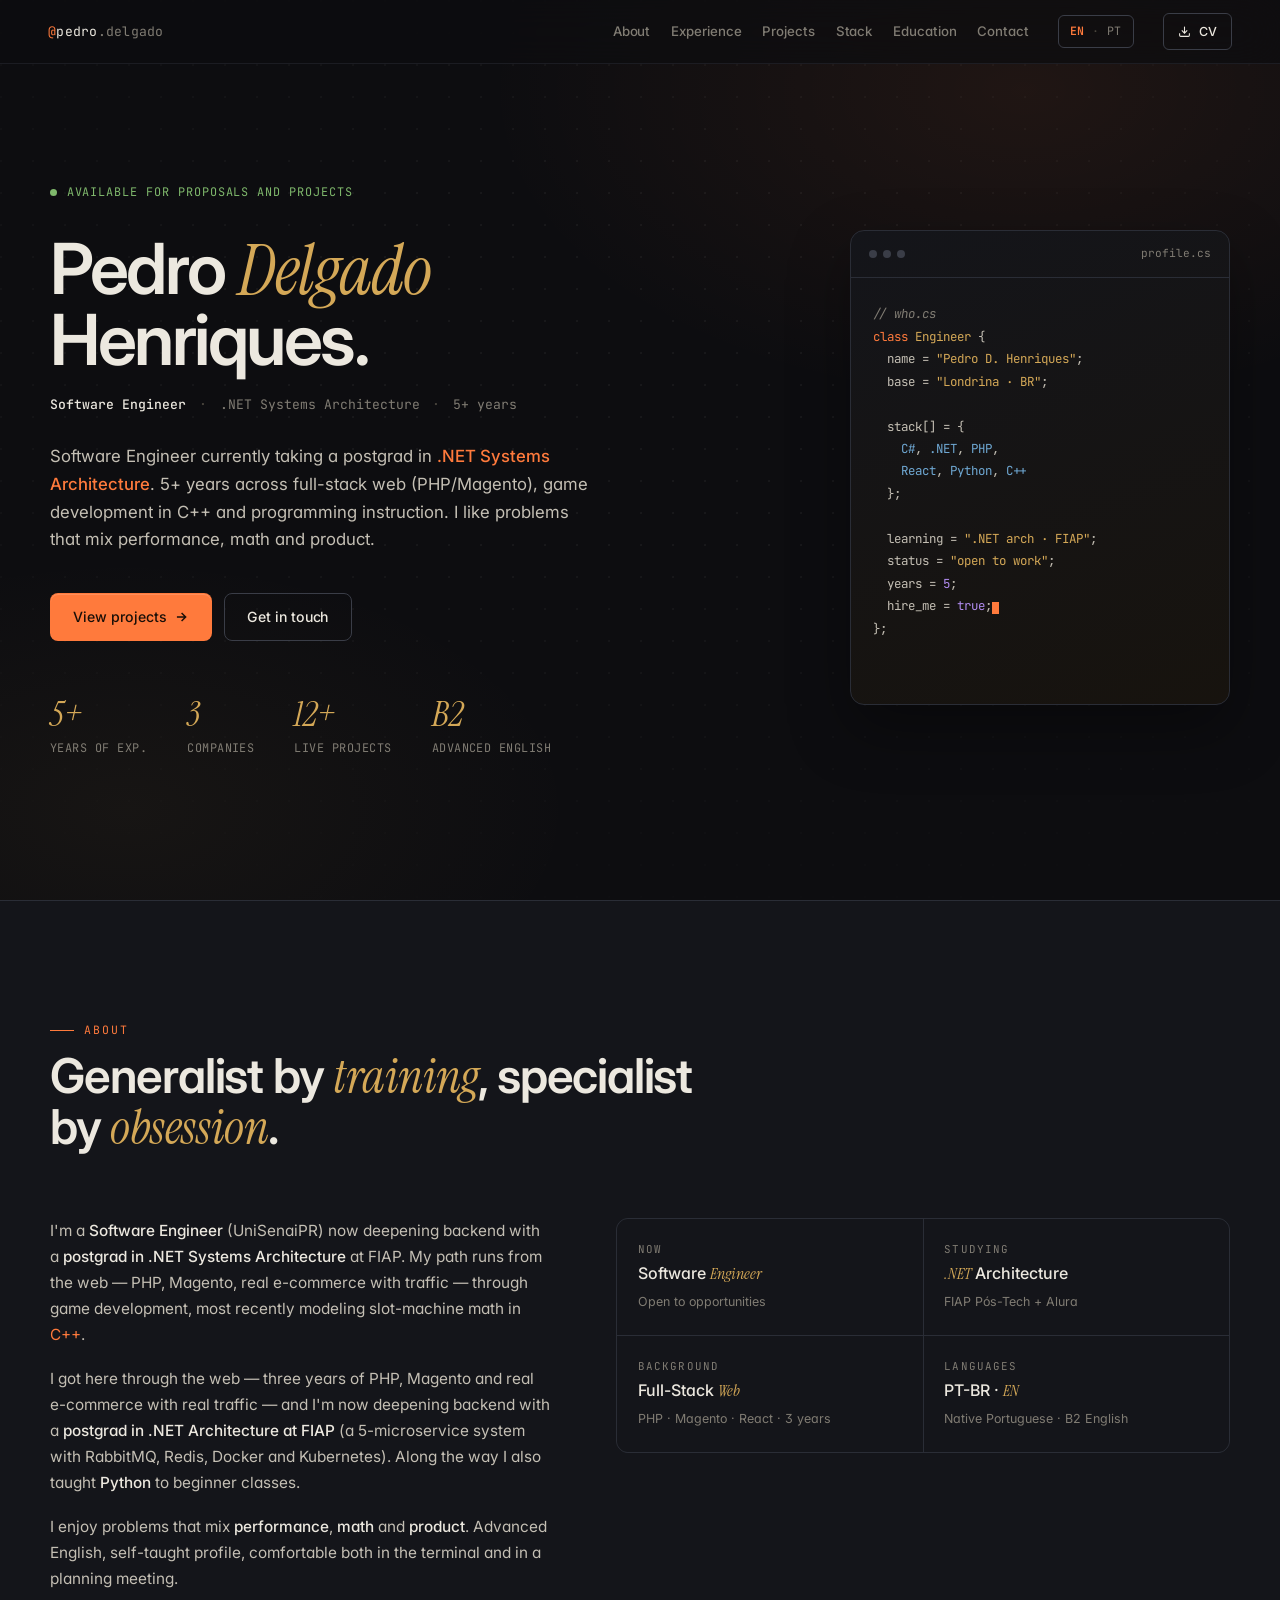
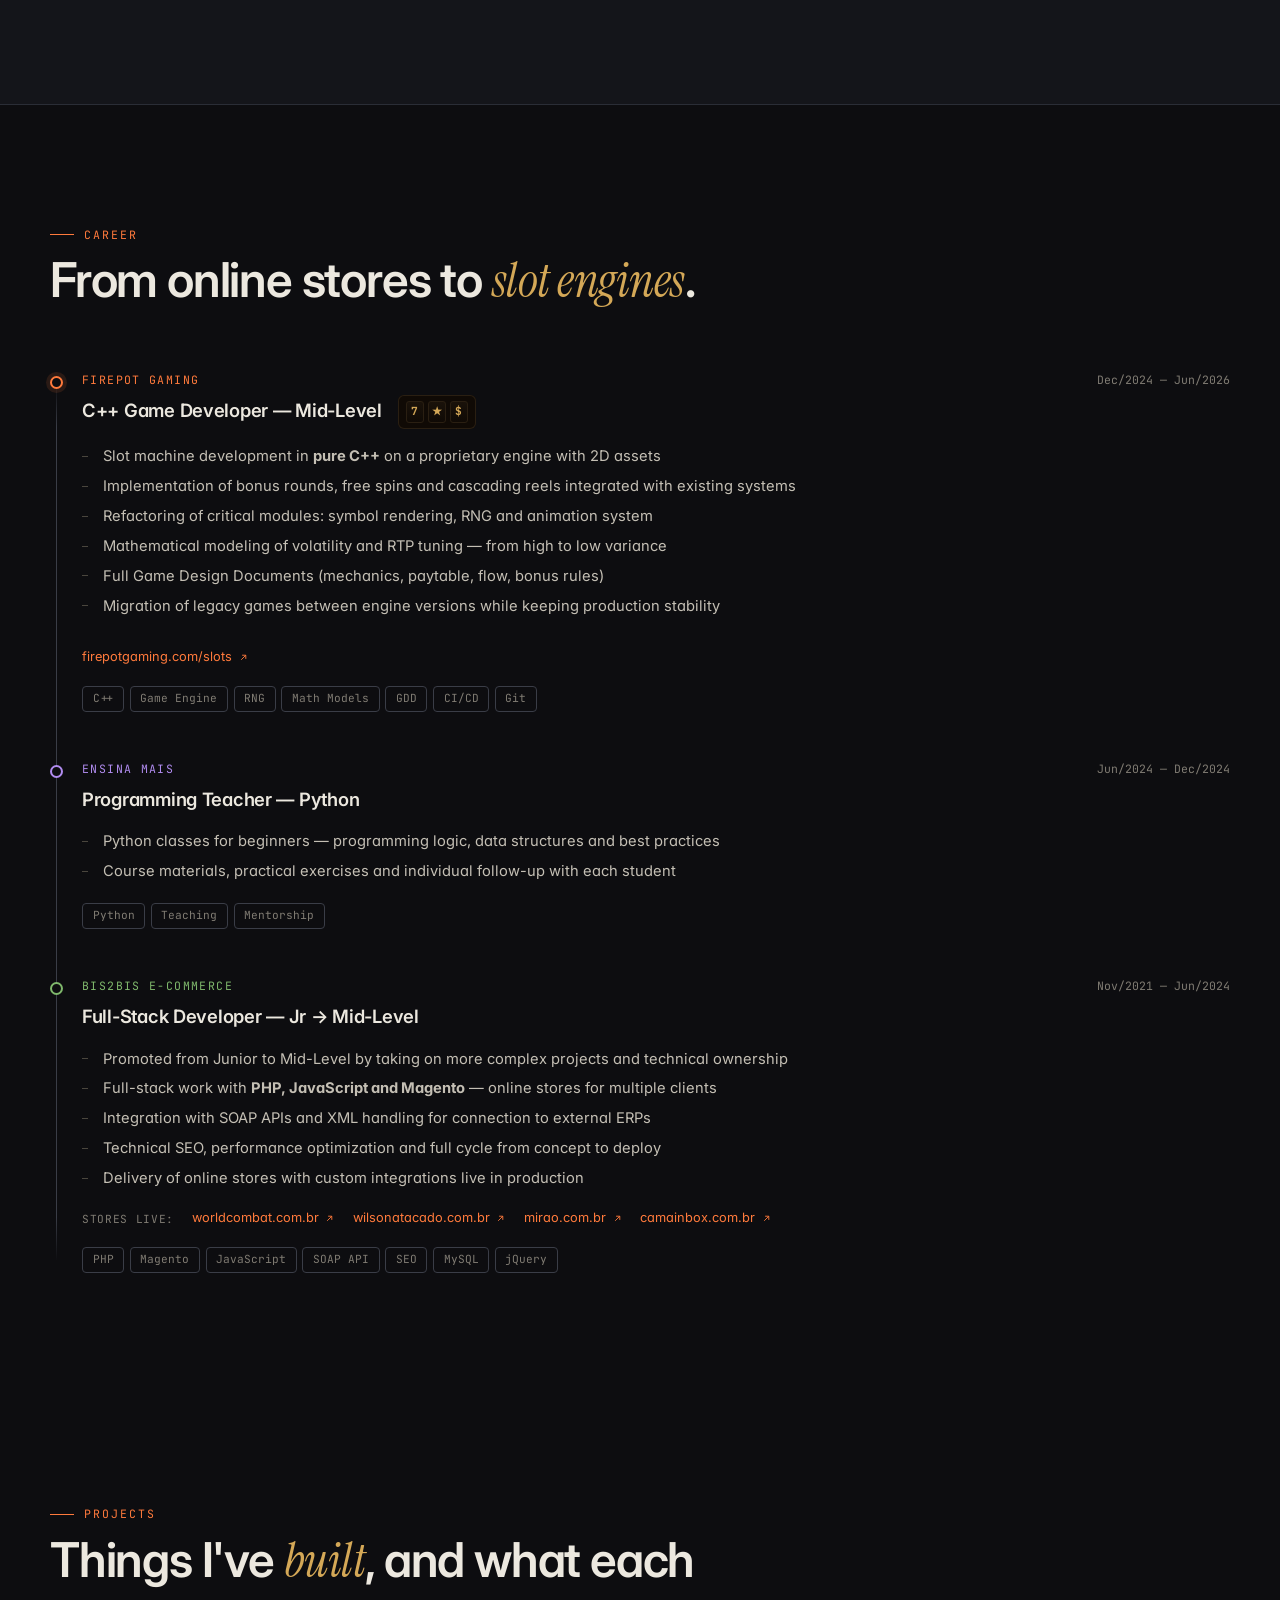
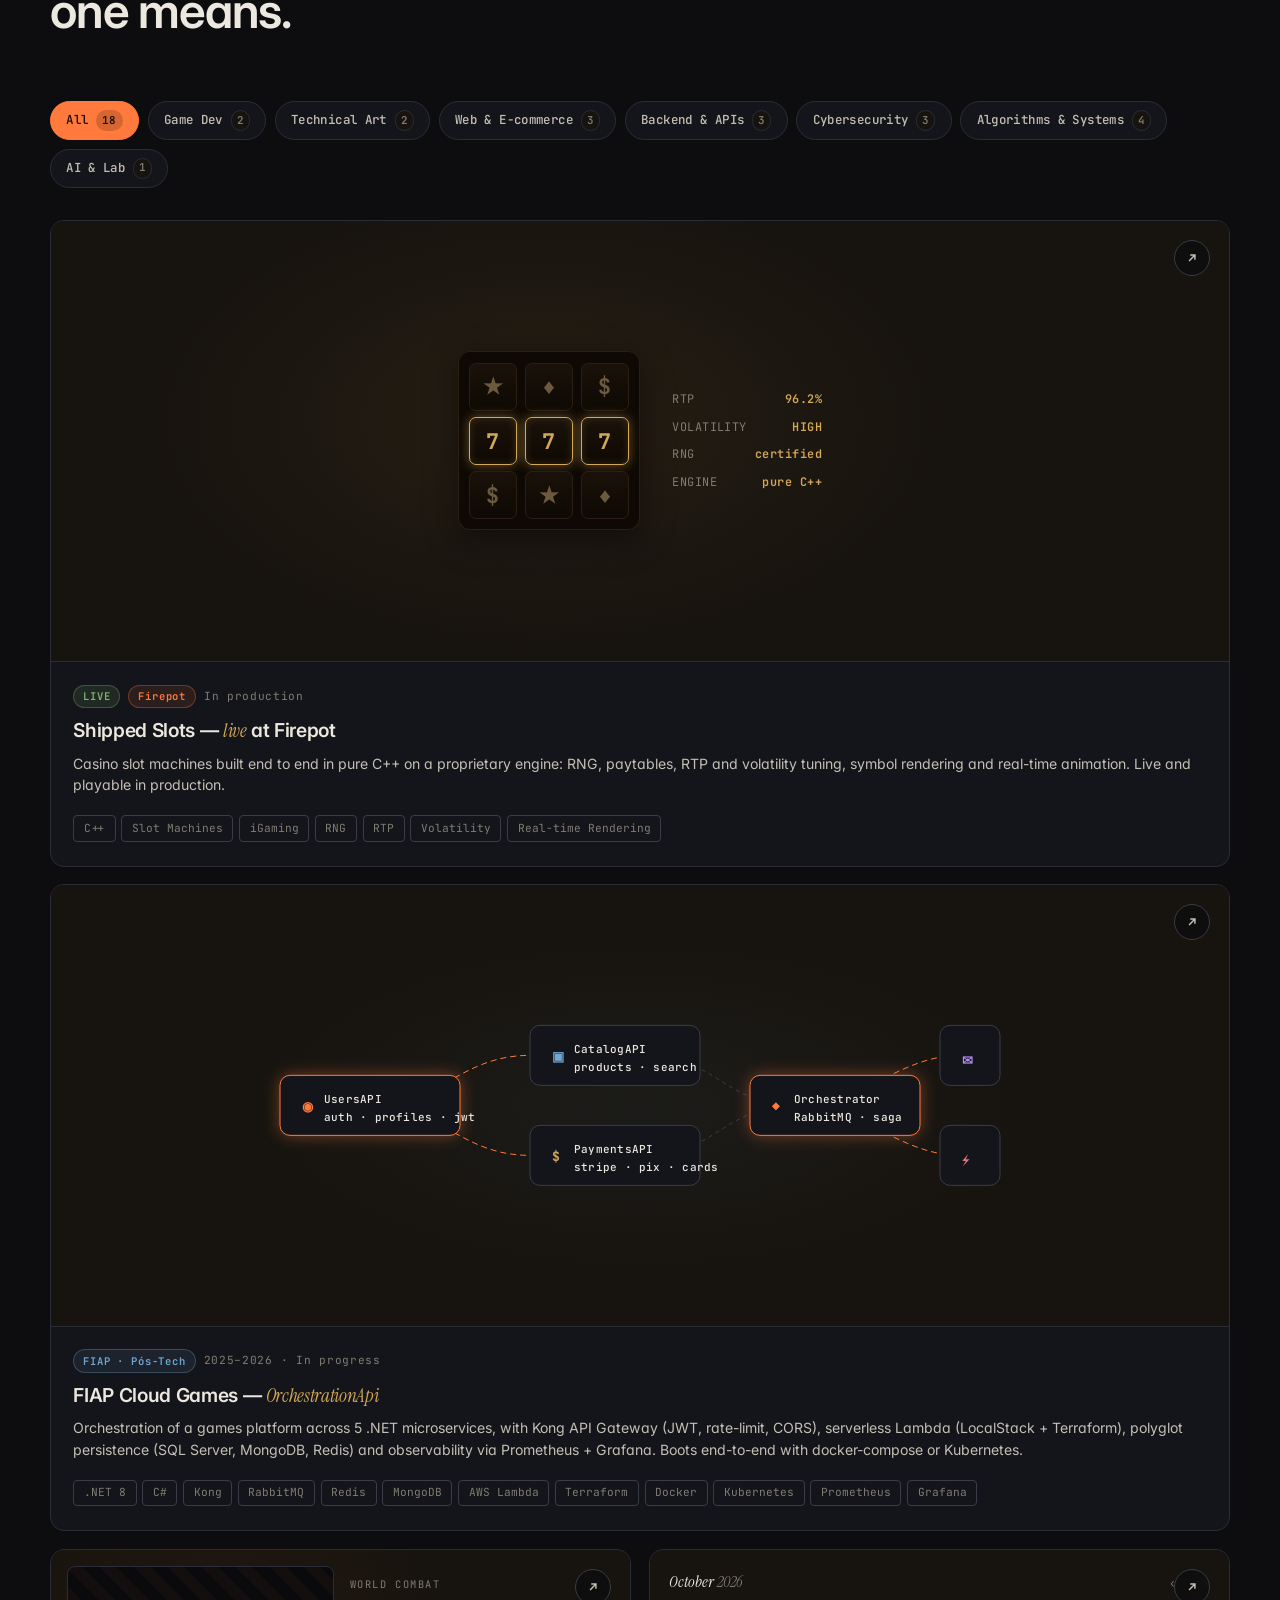
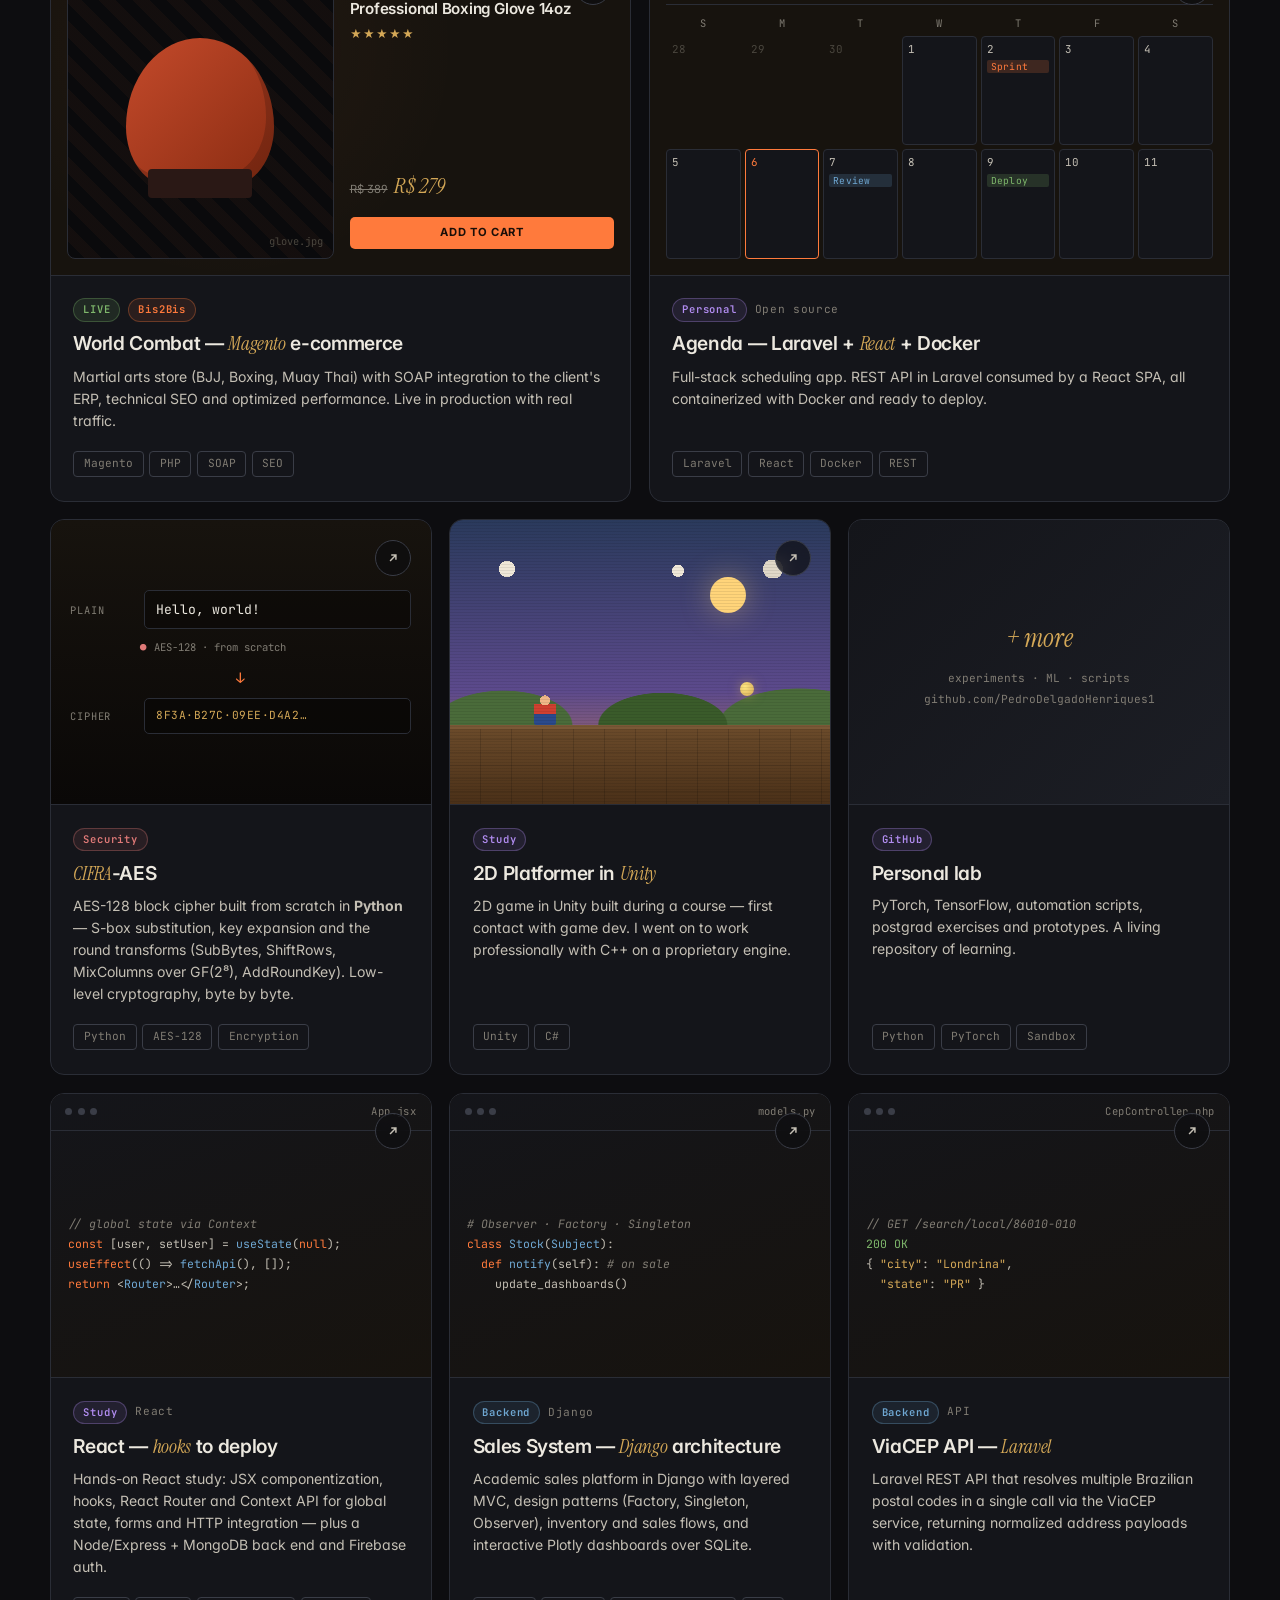
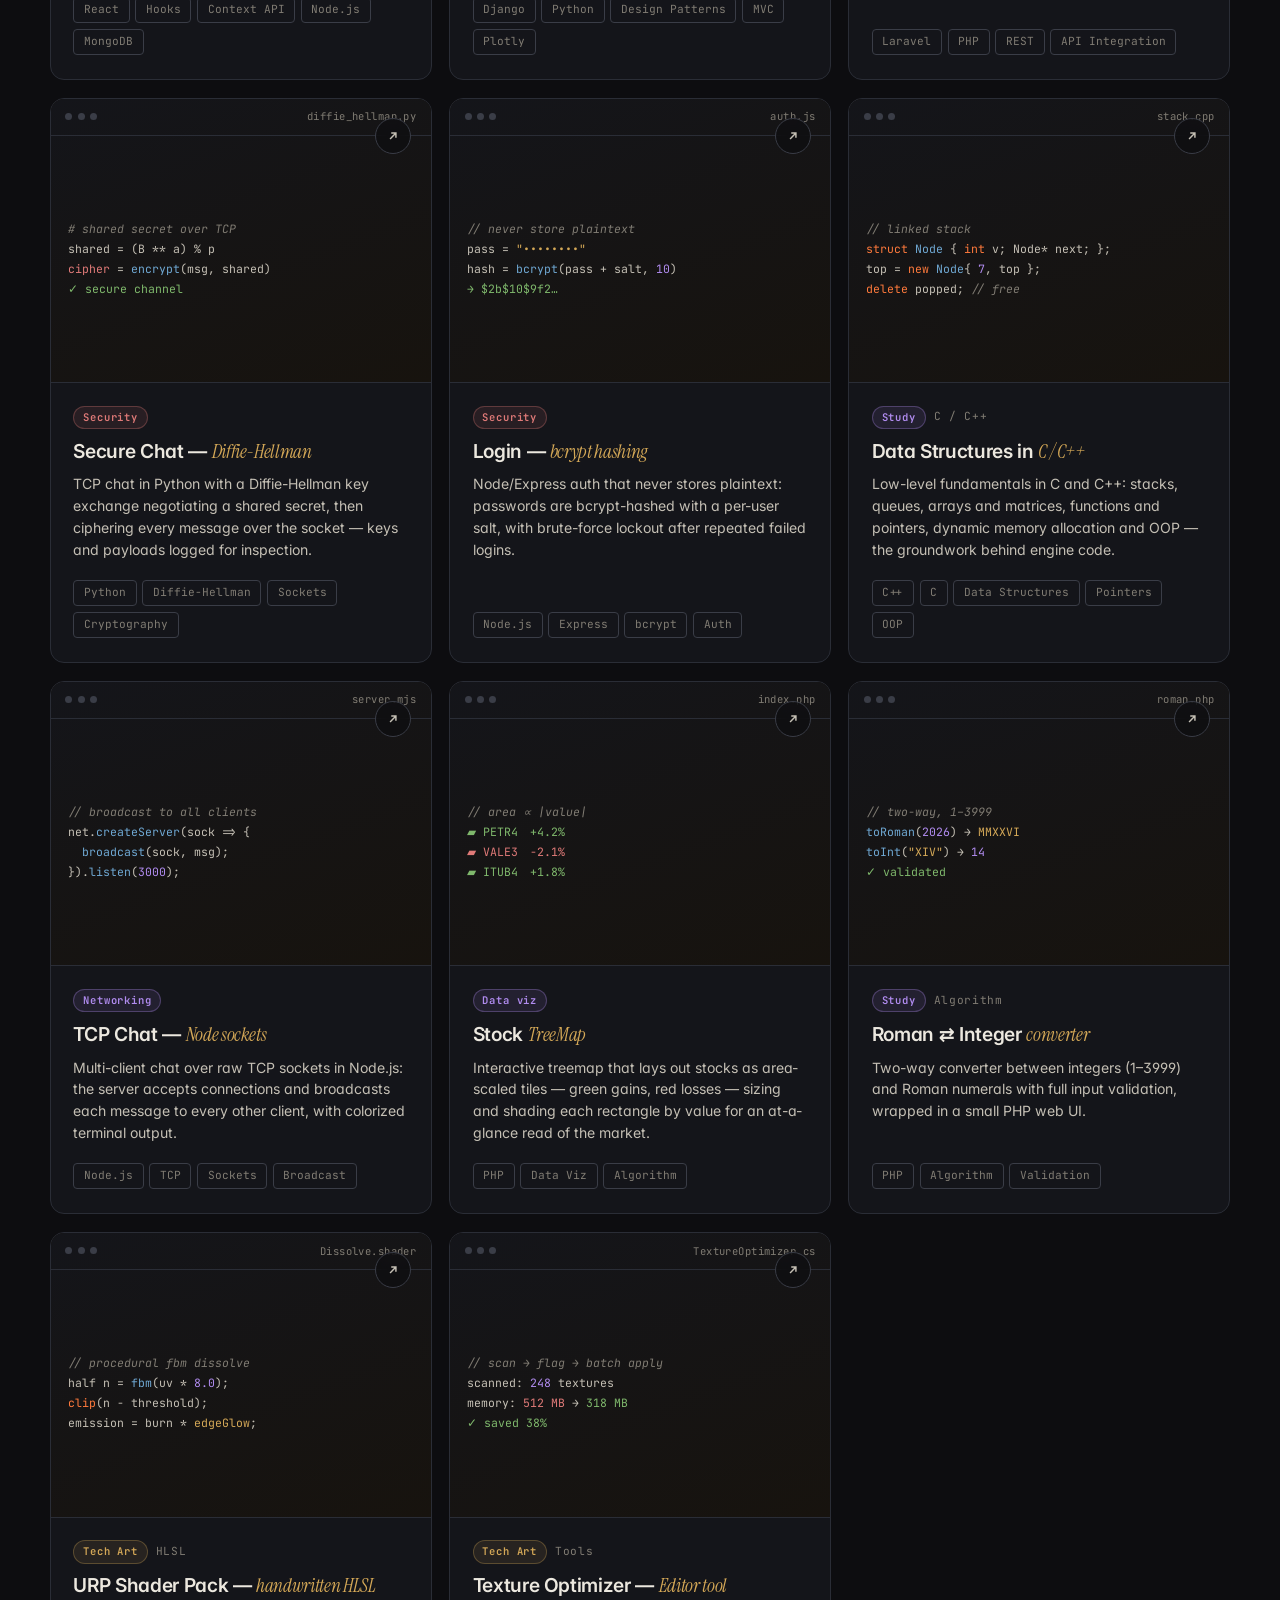
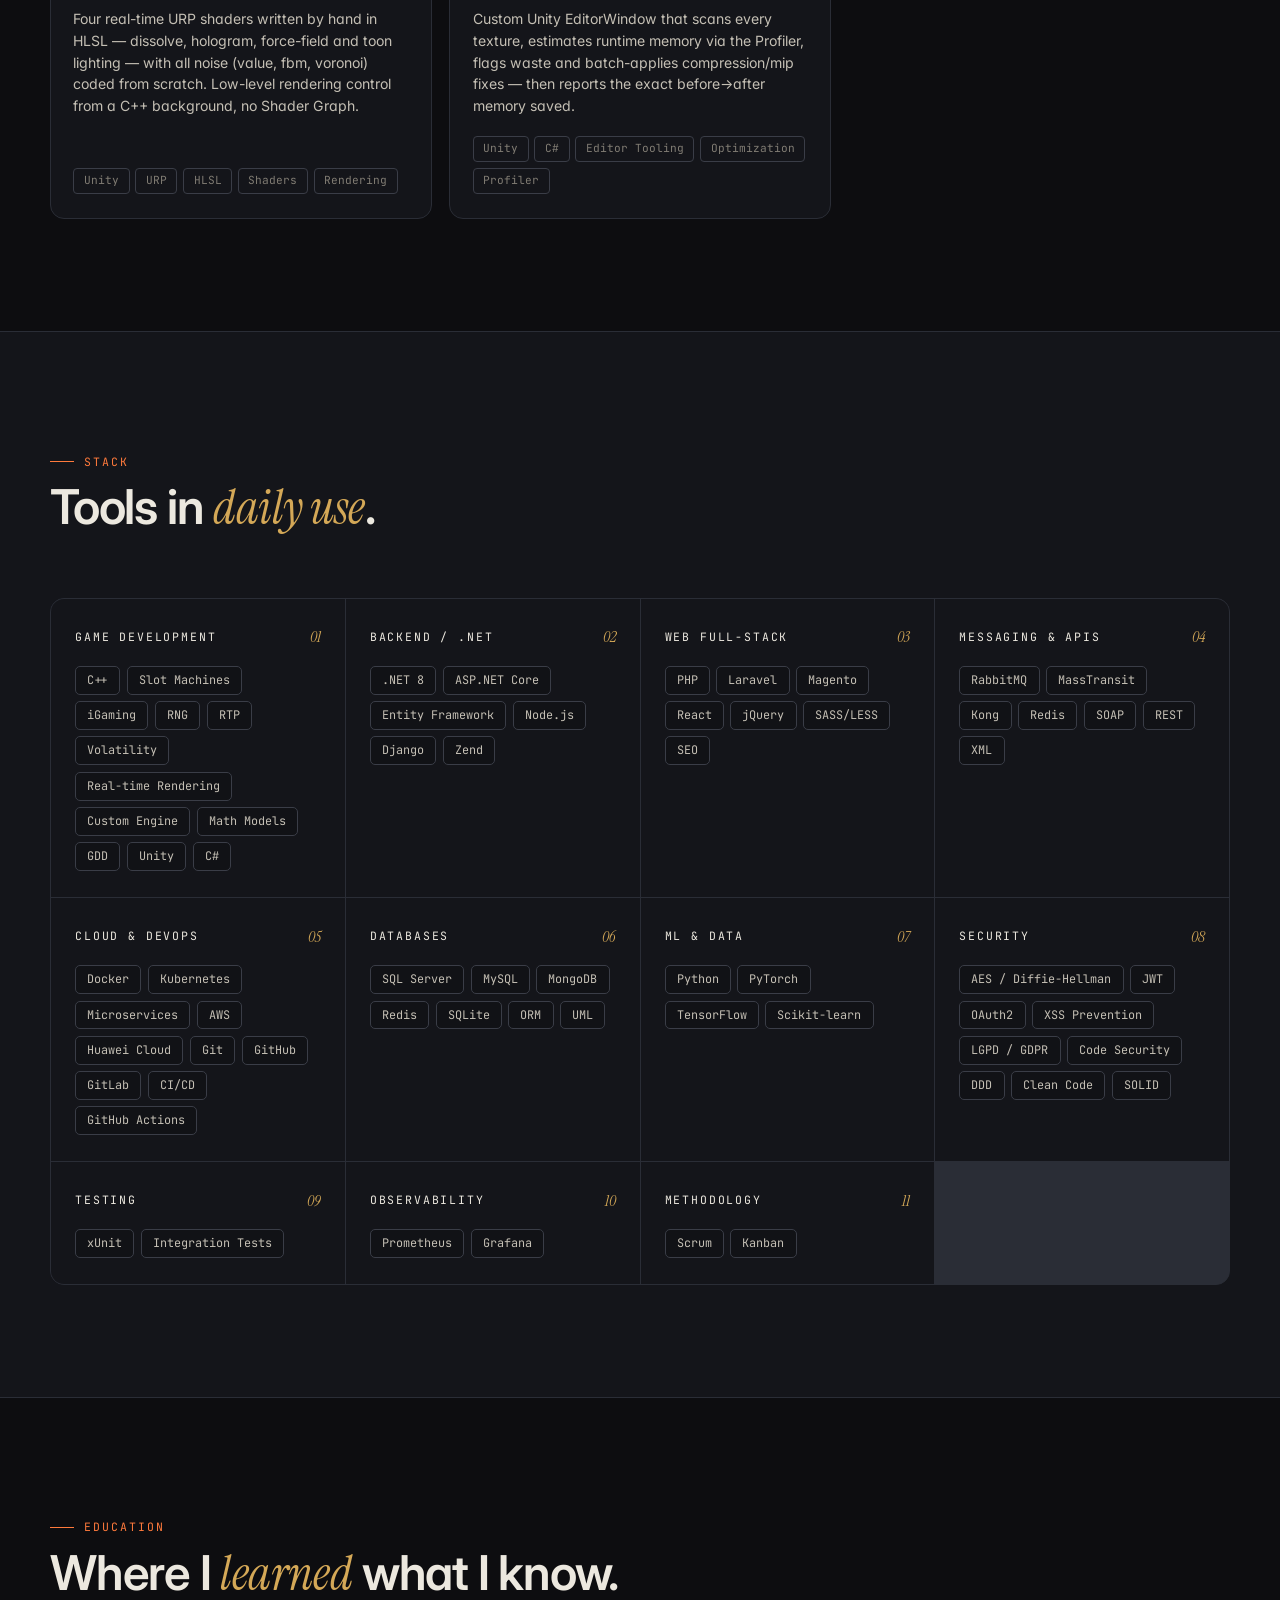
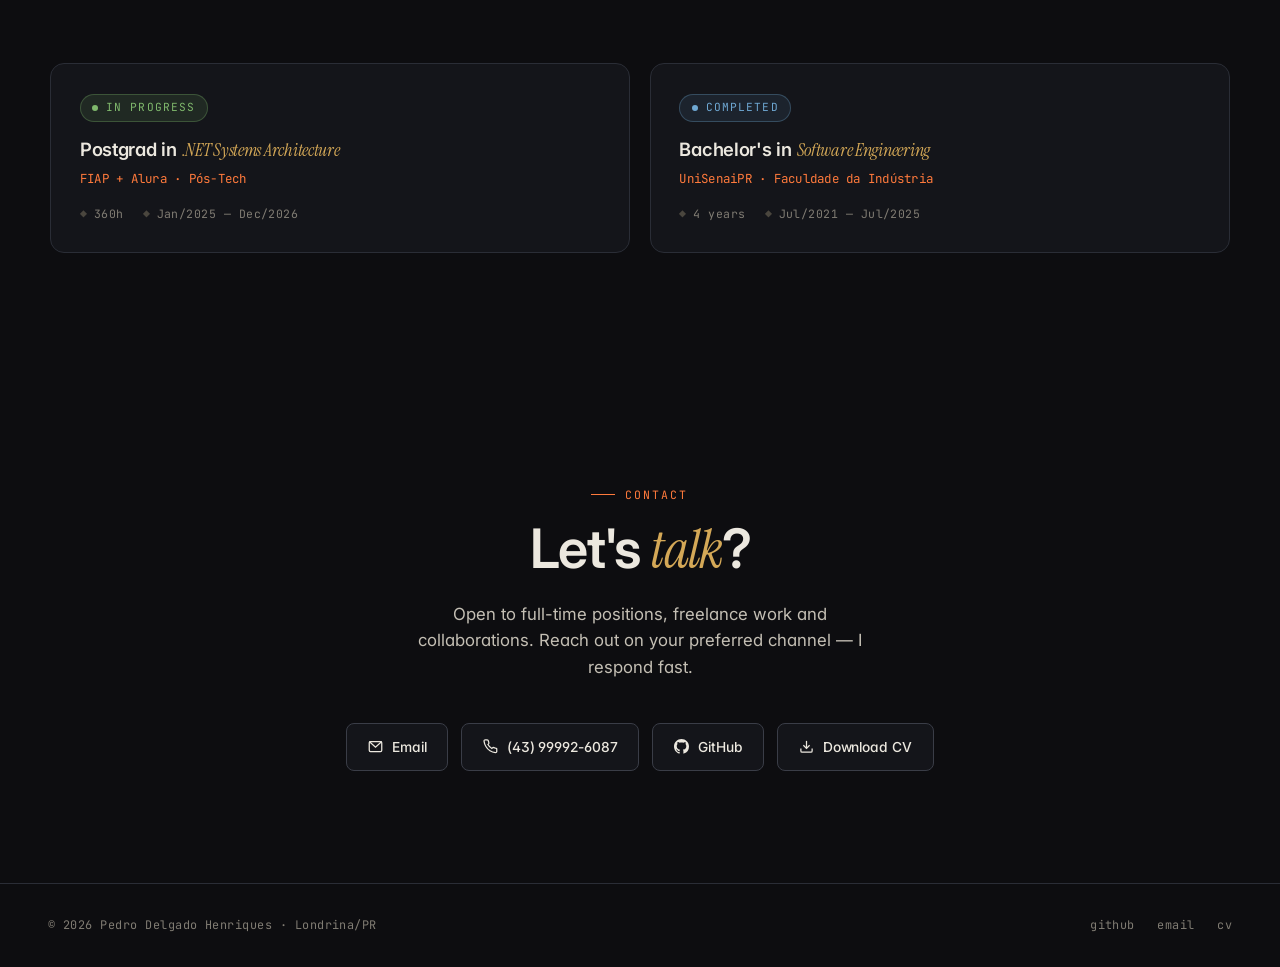
==== commit a1a4942d: "Align education dates with CV (FIAP Jan/2025-Dec/2026, SENAI ends Jul/2025) Co-Authored-By: Claude O" ====
--- a/index.html
+++ b/index.html
@@ -1144,7 +1144,7 @@
         <div class="edu-school">FIAP + Alura · Pós-Tech</div>
         <div class="edu-meta">
           <span>360h</span>
-          <span data-i18n="edu.fiap.dates">Oct/2025 — Jul/2026</span>
+          <span data-i18n="edu.fiap.dates">Jan/2025 — Dec/2026</span>
         </div>
       </div>
       <div class="edu-card reveal delay-1">
@@ -1153,7 +1153,7 @@
         <div class="edu-school">UniSenaiPR · Faculdade da Indústria</div>
         <div class="edu-meta">
           <span data-i18n="edu.senai.duration">4 years</span>
-          <span data-i18n="edu.senai.dates">Jul/2021 — Jun/2025</span>
+          <span data-i18n="edu.senai.dates">Jul/2021 — Jul/2025</span>
         </div>
       </div>
     </div>
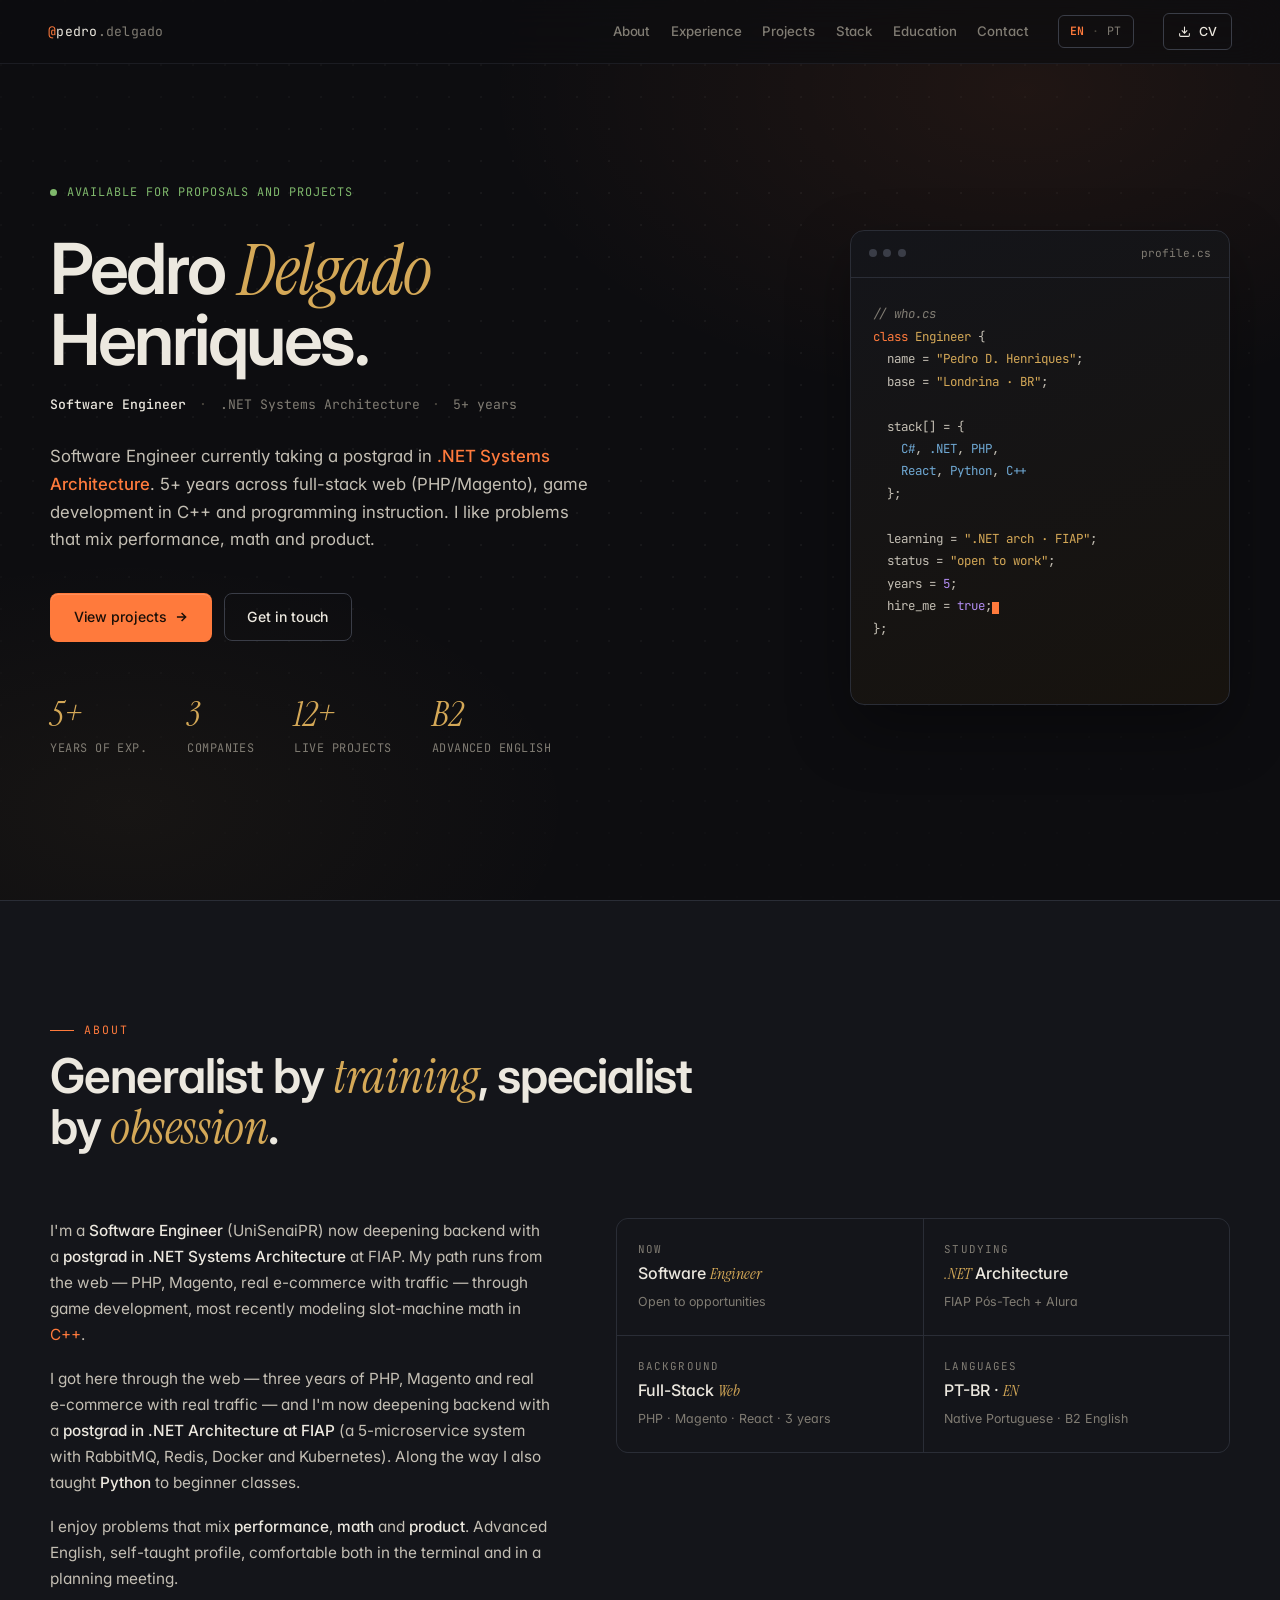
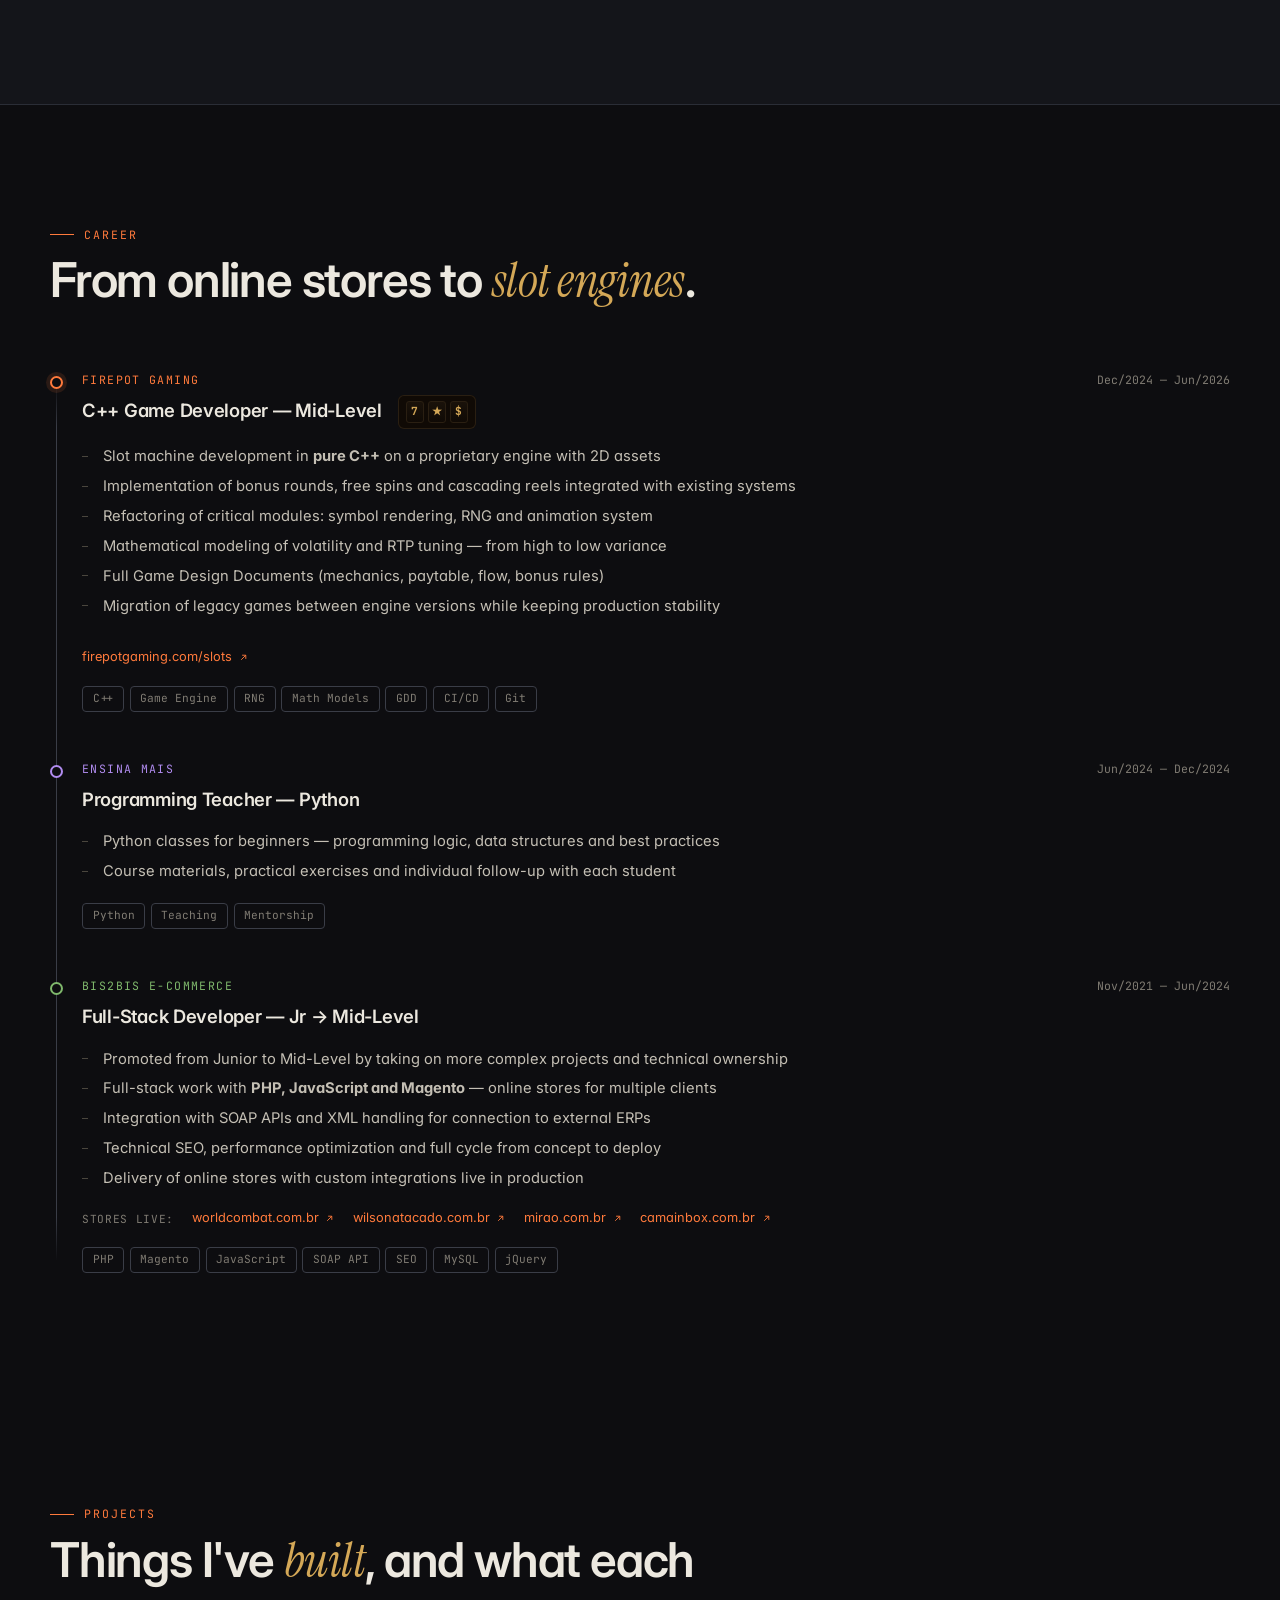
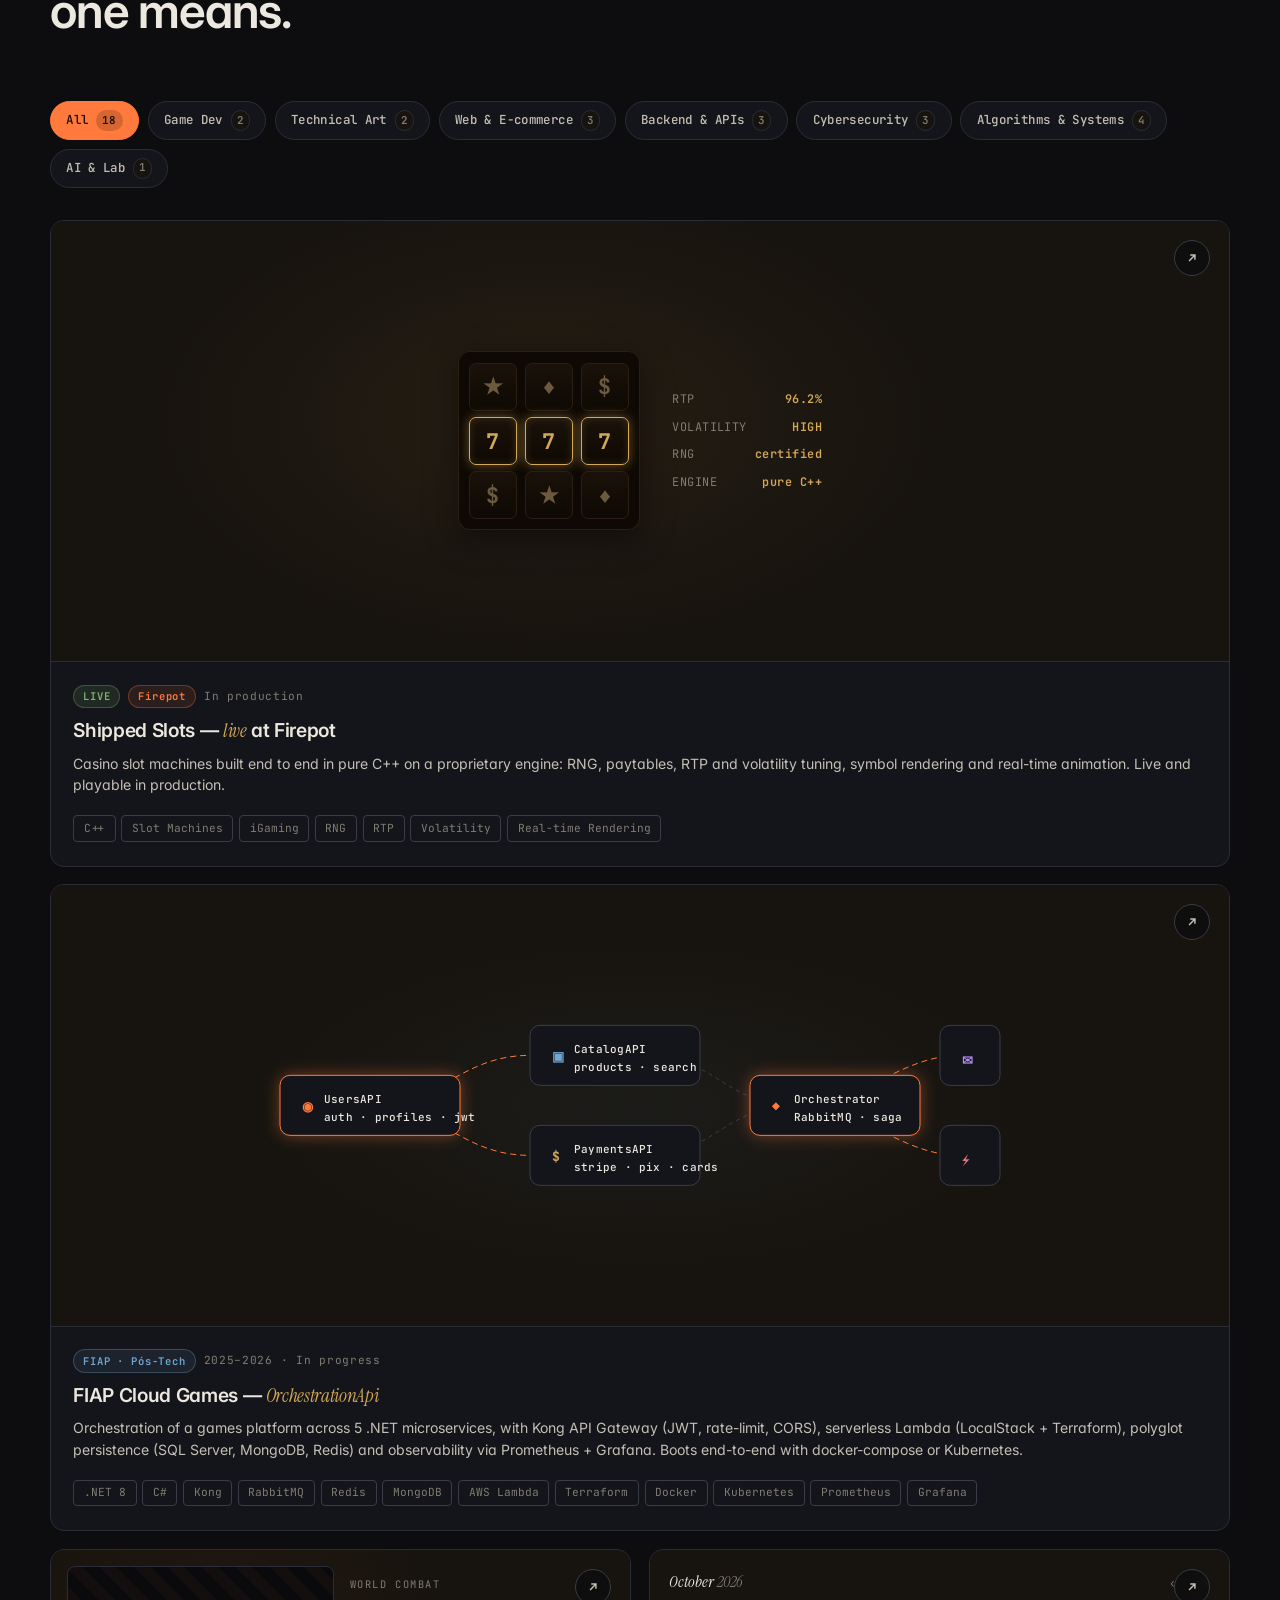
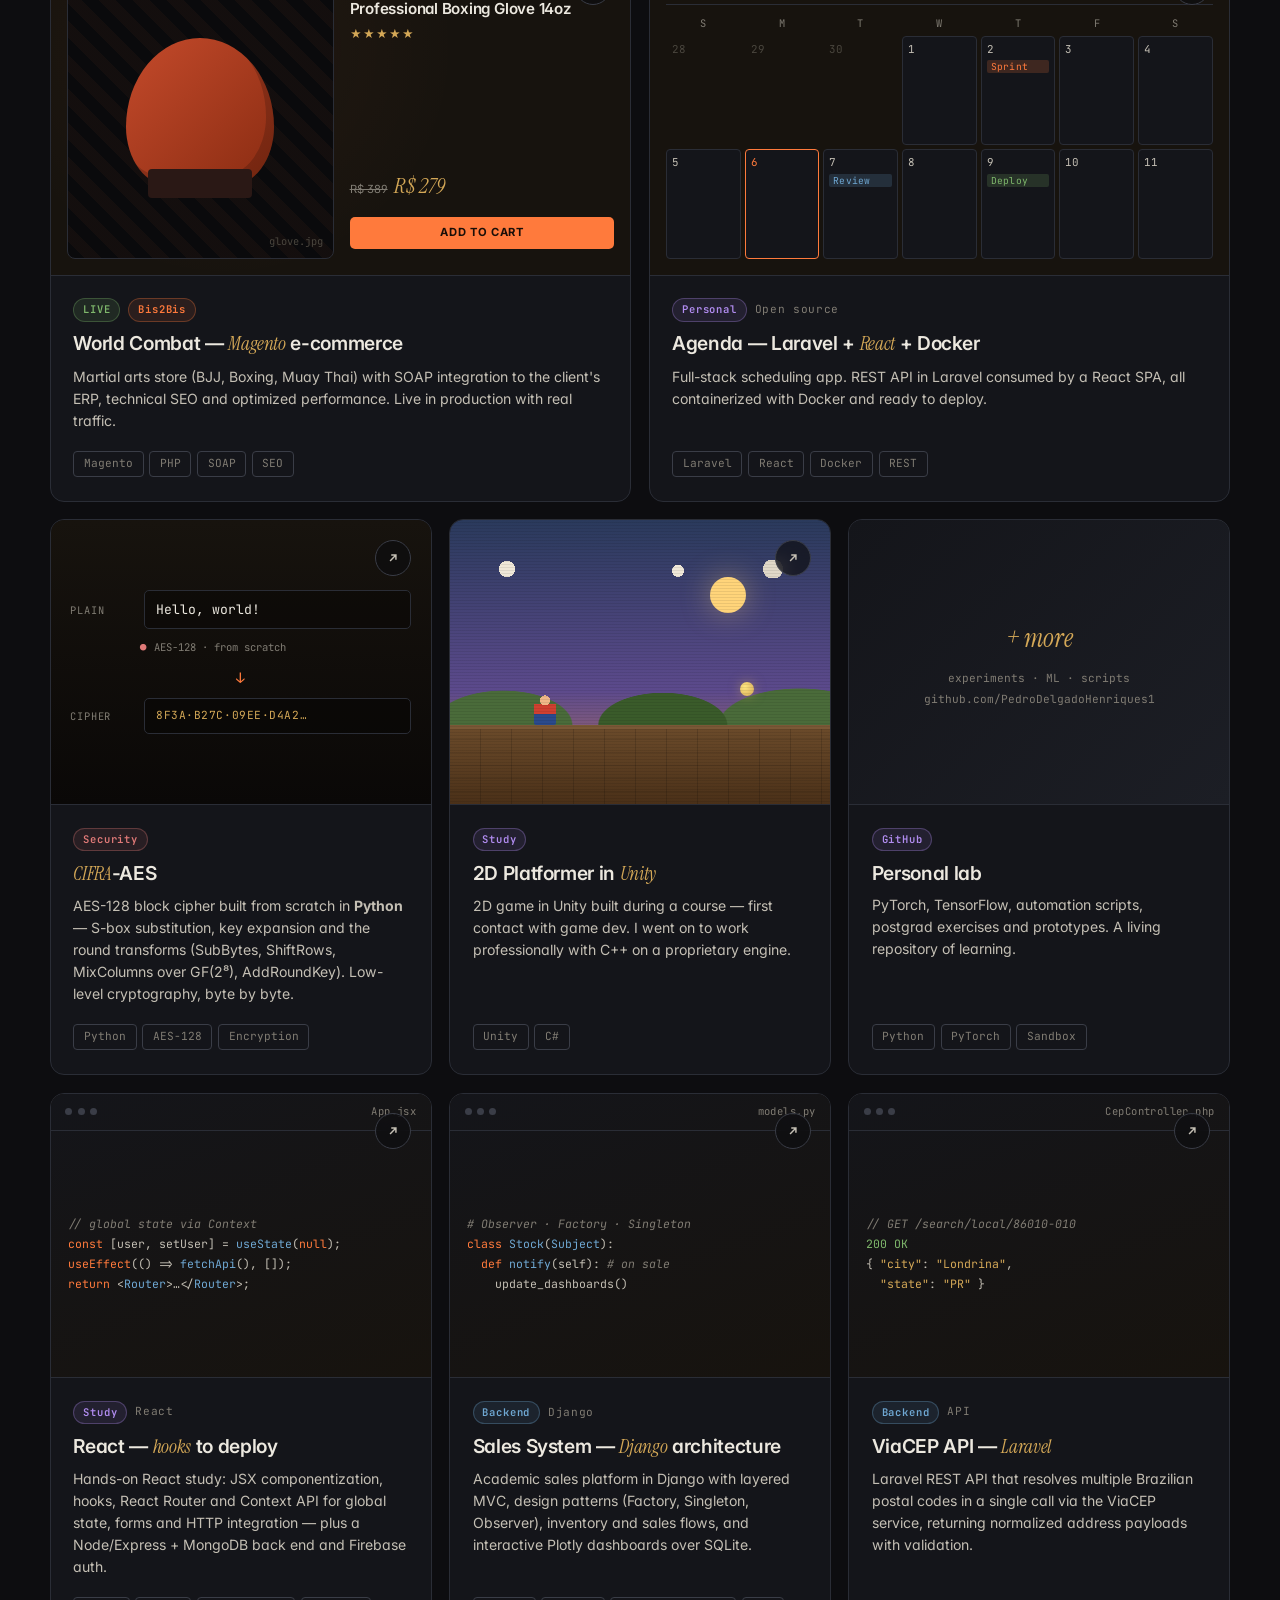
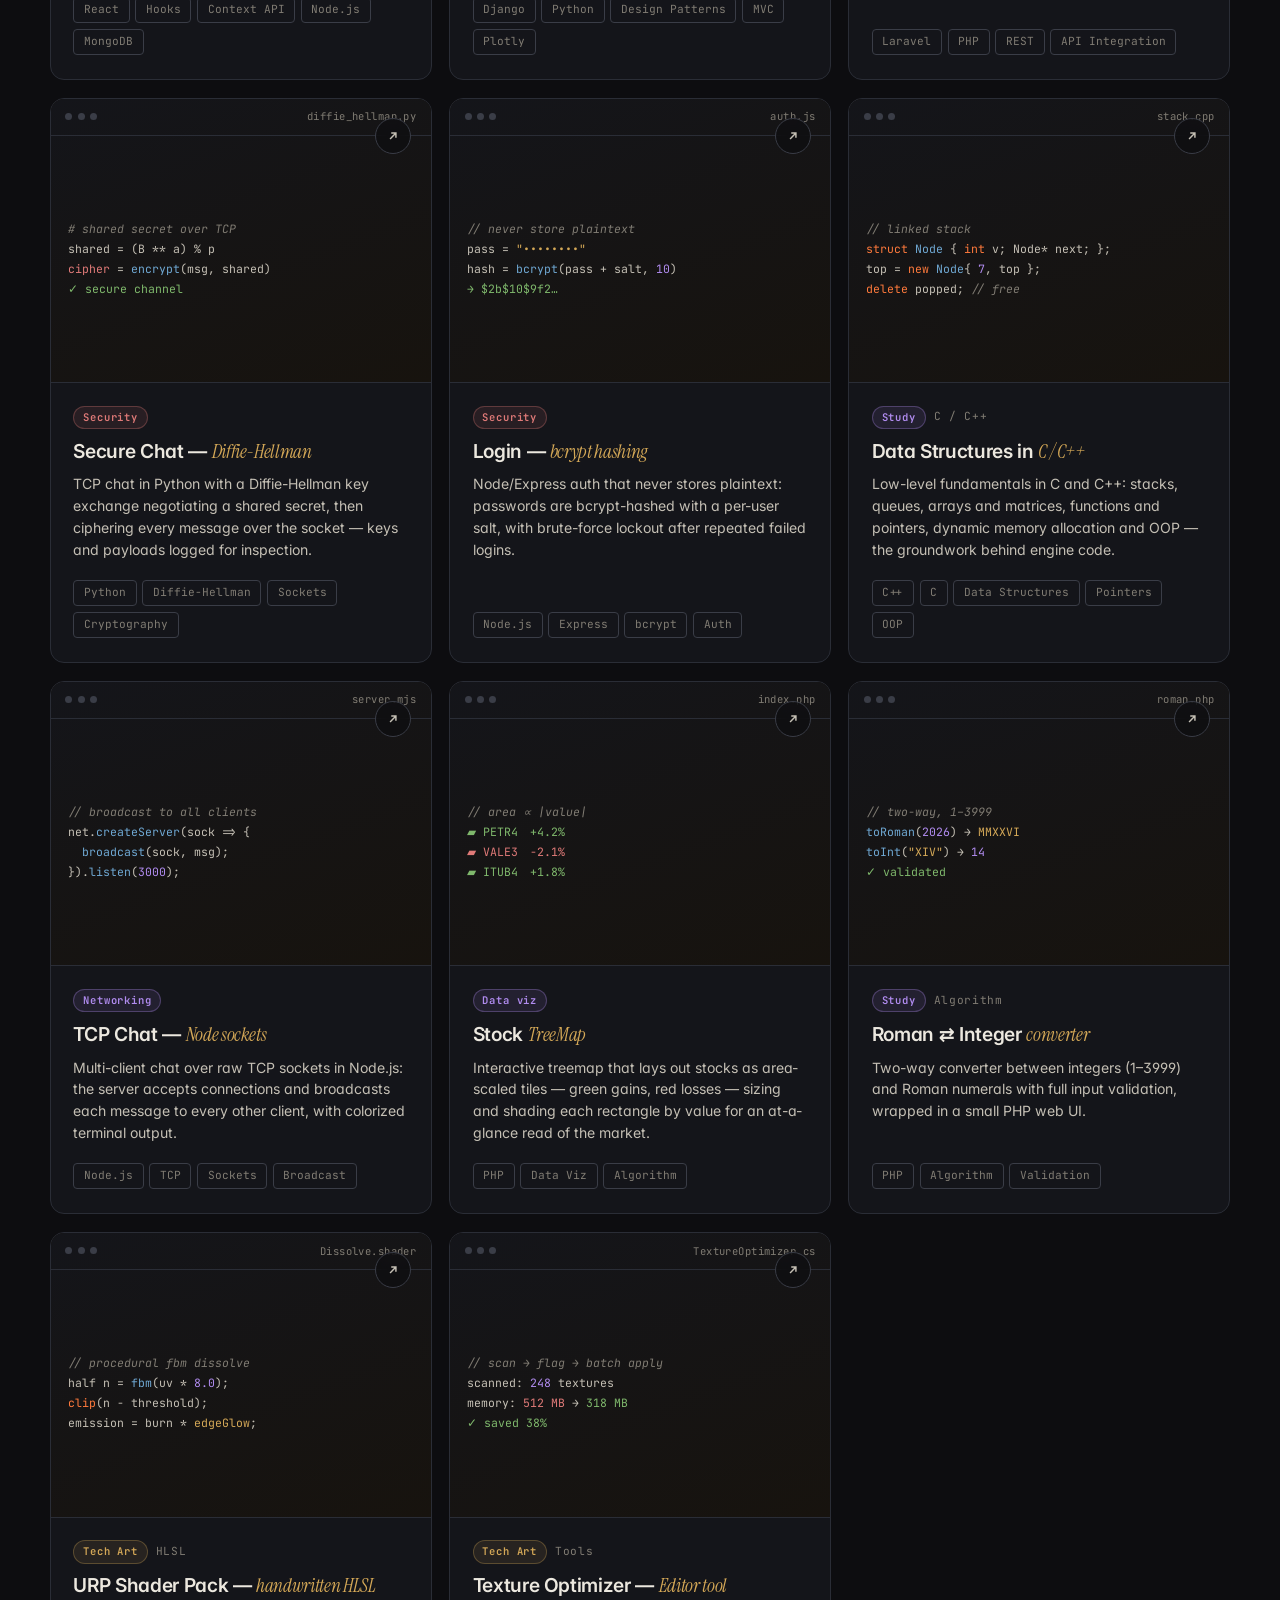
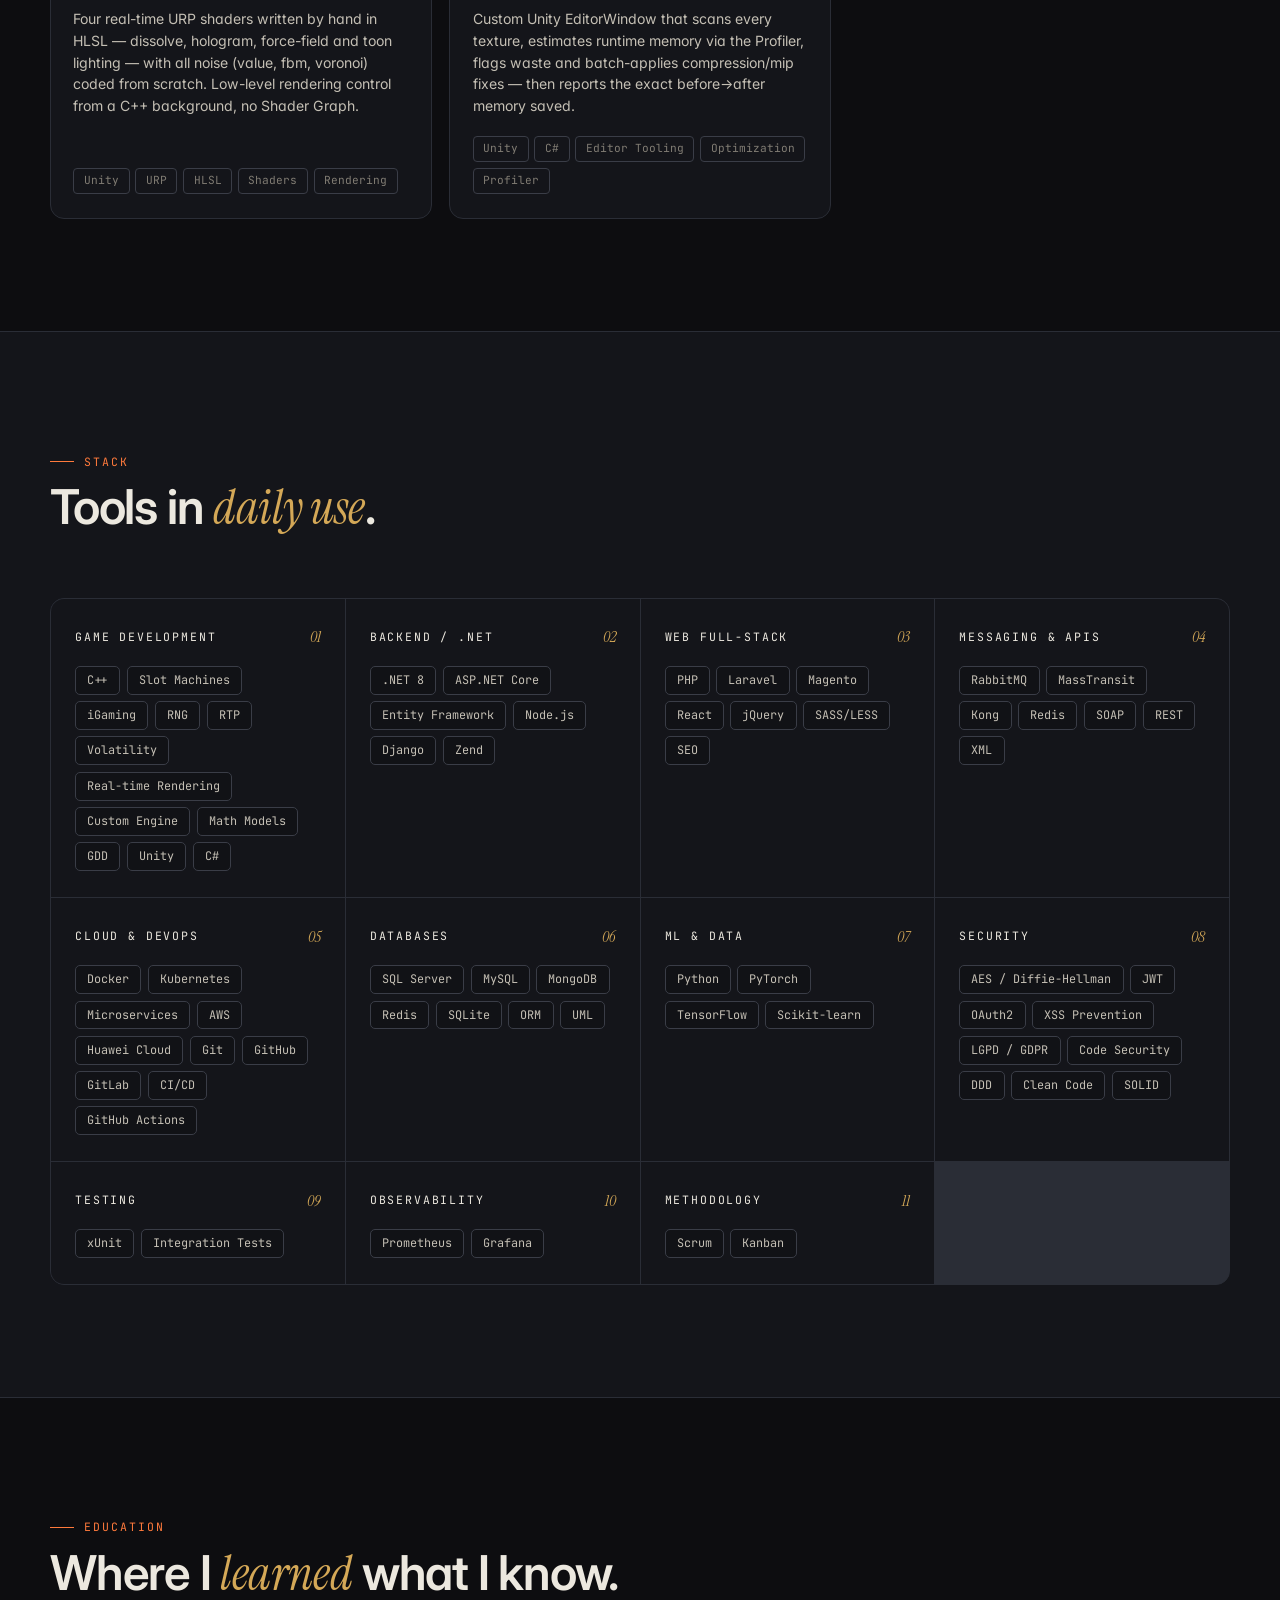
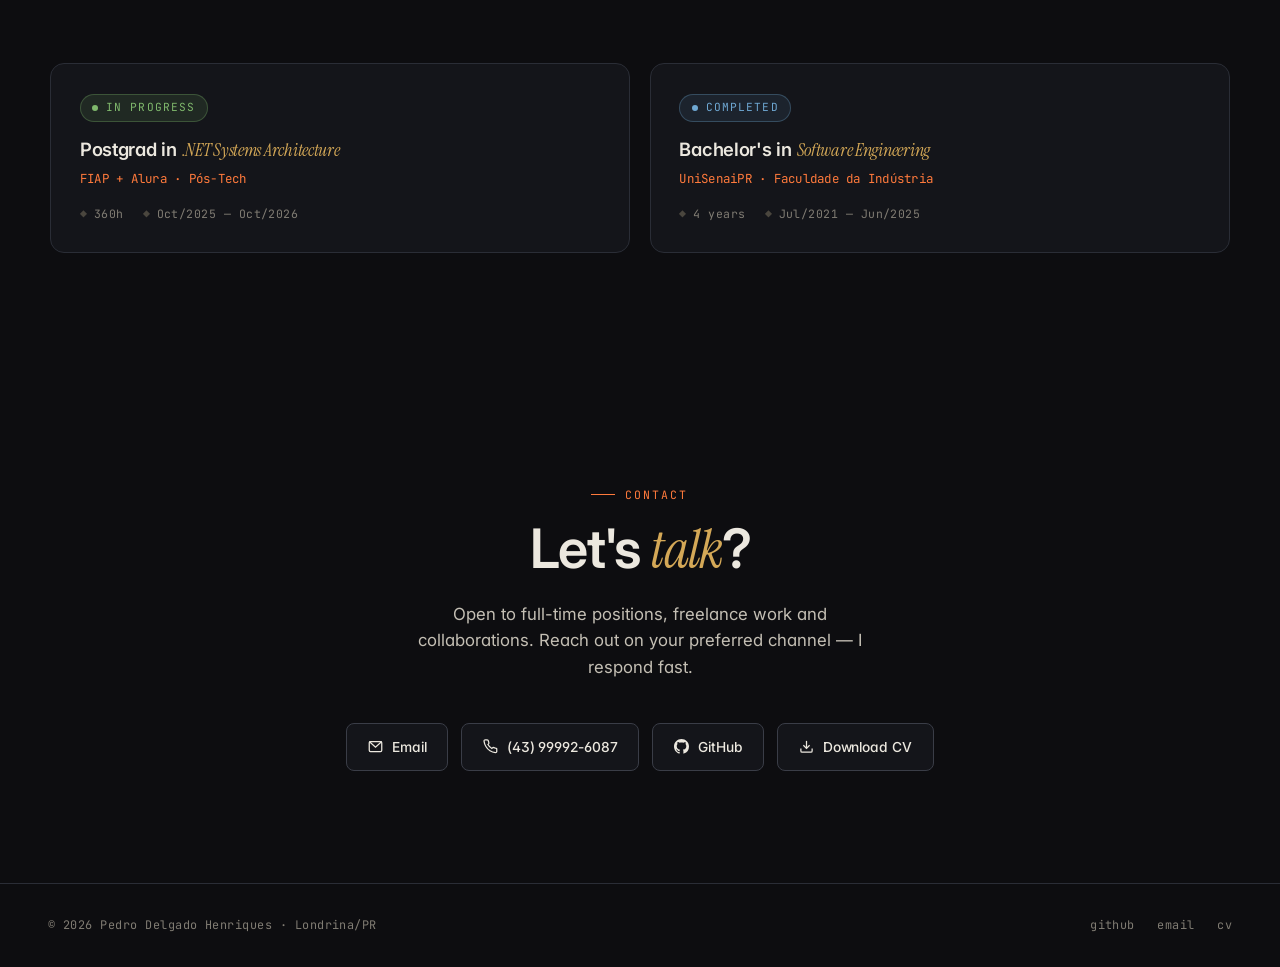
==== commit e7795970: "Education dates: FIAP postgrad Oct/2025-Oct/2026, SENAI ends Jun/2025 (per LinkedIn) Co-Authored-By:" ====
--- a/index.html
+++ b/index.html
@@ -1144,7 +1144,7 @@
         <div class="edu-school">FIAP + Alura · Pós-Tech</div>
         <div class="edu-meta">
           <span>360h</span>
-          <span data-i18n="edu.fiap.dates">Jan/2025 — Dec/2026</span>
+          <span data-i18n="edu.fiap.dates">Oct/2025 — Oct/2026</span>
         </div>
       </div>
       <div class="edu-card reveal delay-1">
@@ -1153,7 +1153,7 @@
         <div class="edu-school">UniSenaiPR · Faculdade da Indústria</div>
         <div class="edu-meta">
           <span data-i18n="edu.senai.duration">4 years</span>
-          <span data-i18n="edu.senai.dates">Jul/2021 — Jul/2025</span>
+          <span data-i18n="edu.senai.dates">Jul/2021 — Jun/2025</span>
         </div>
       </div>
     </div>
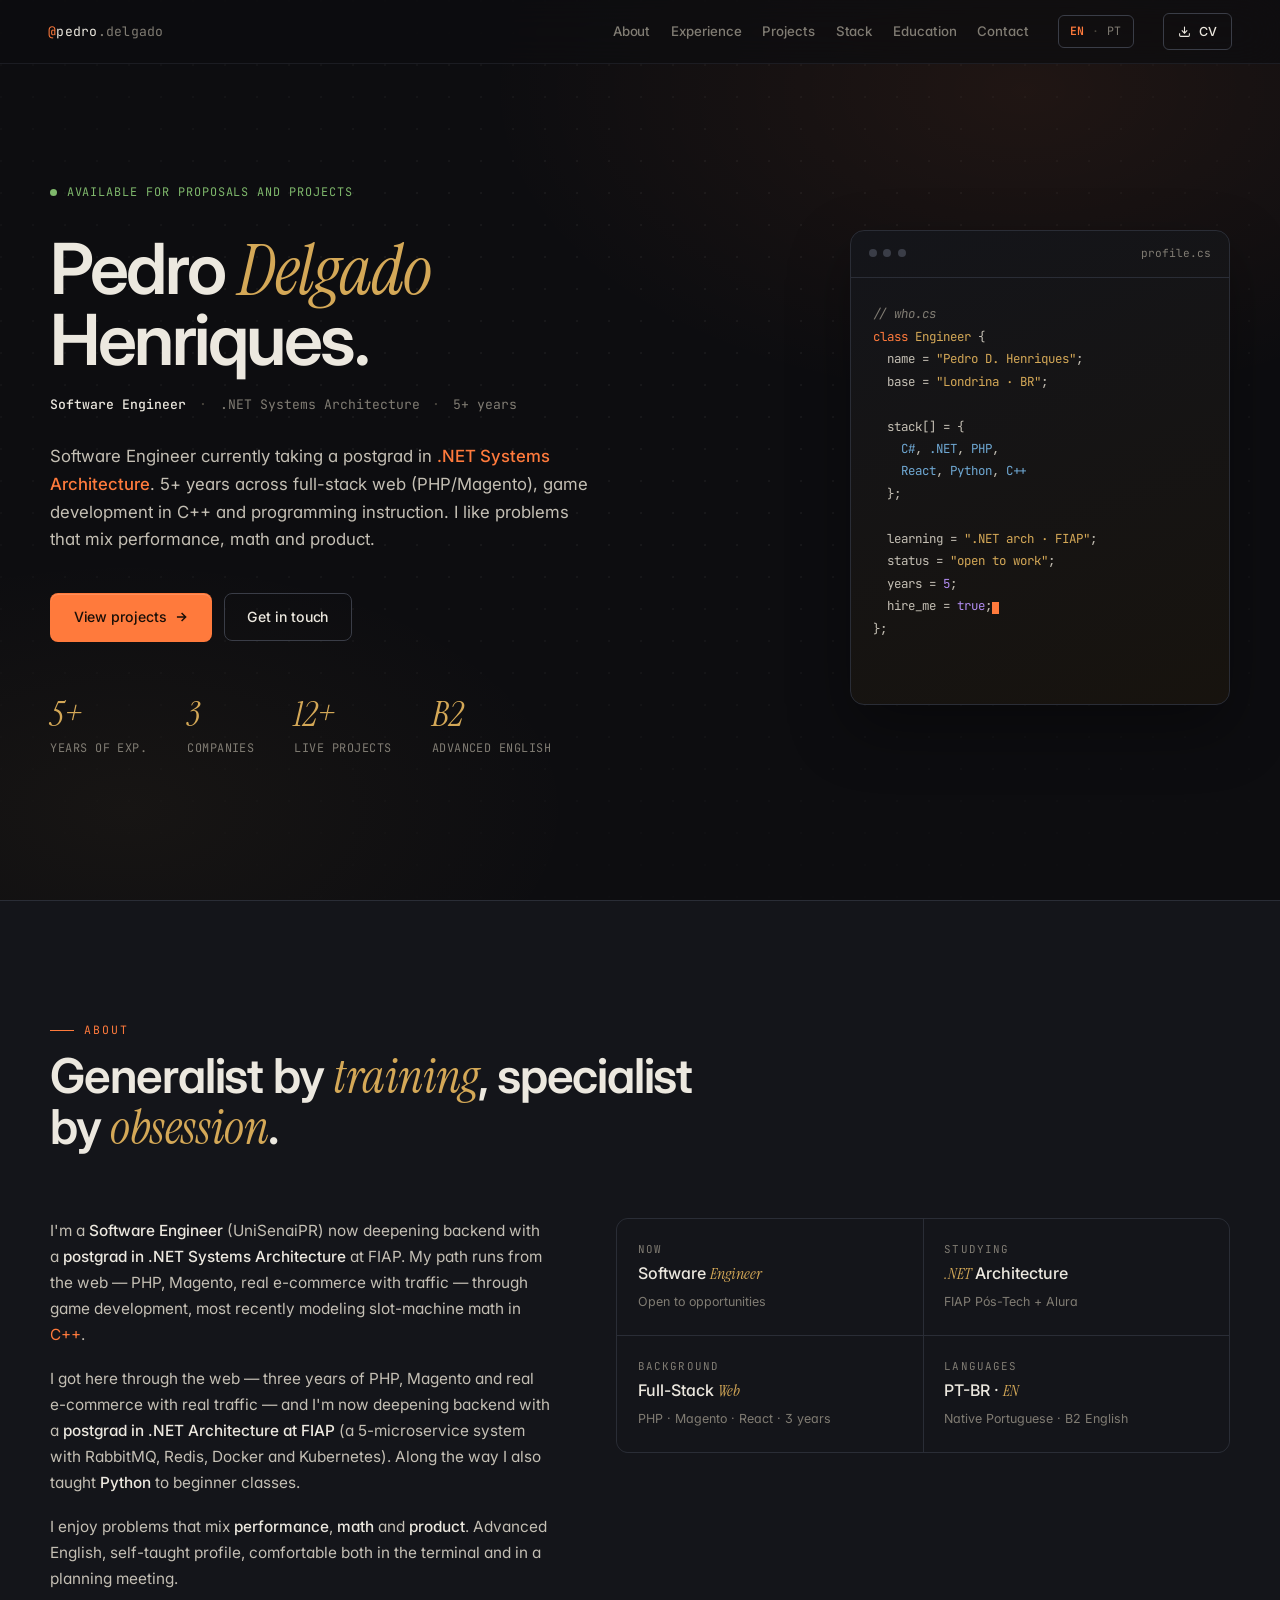
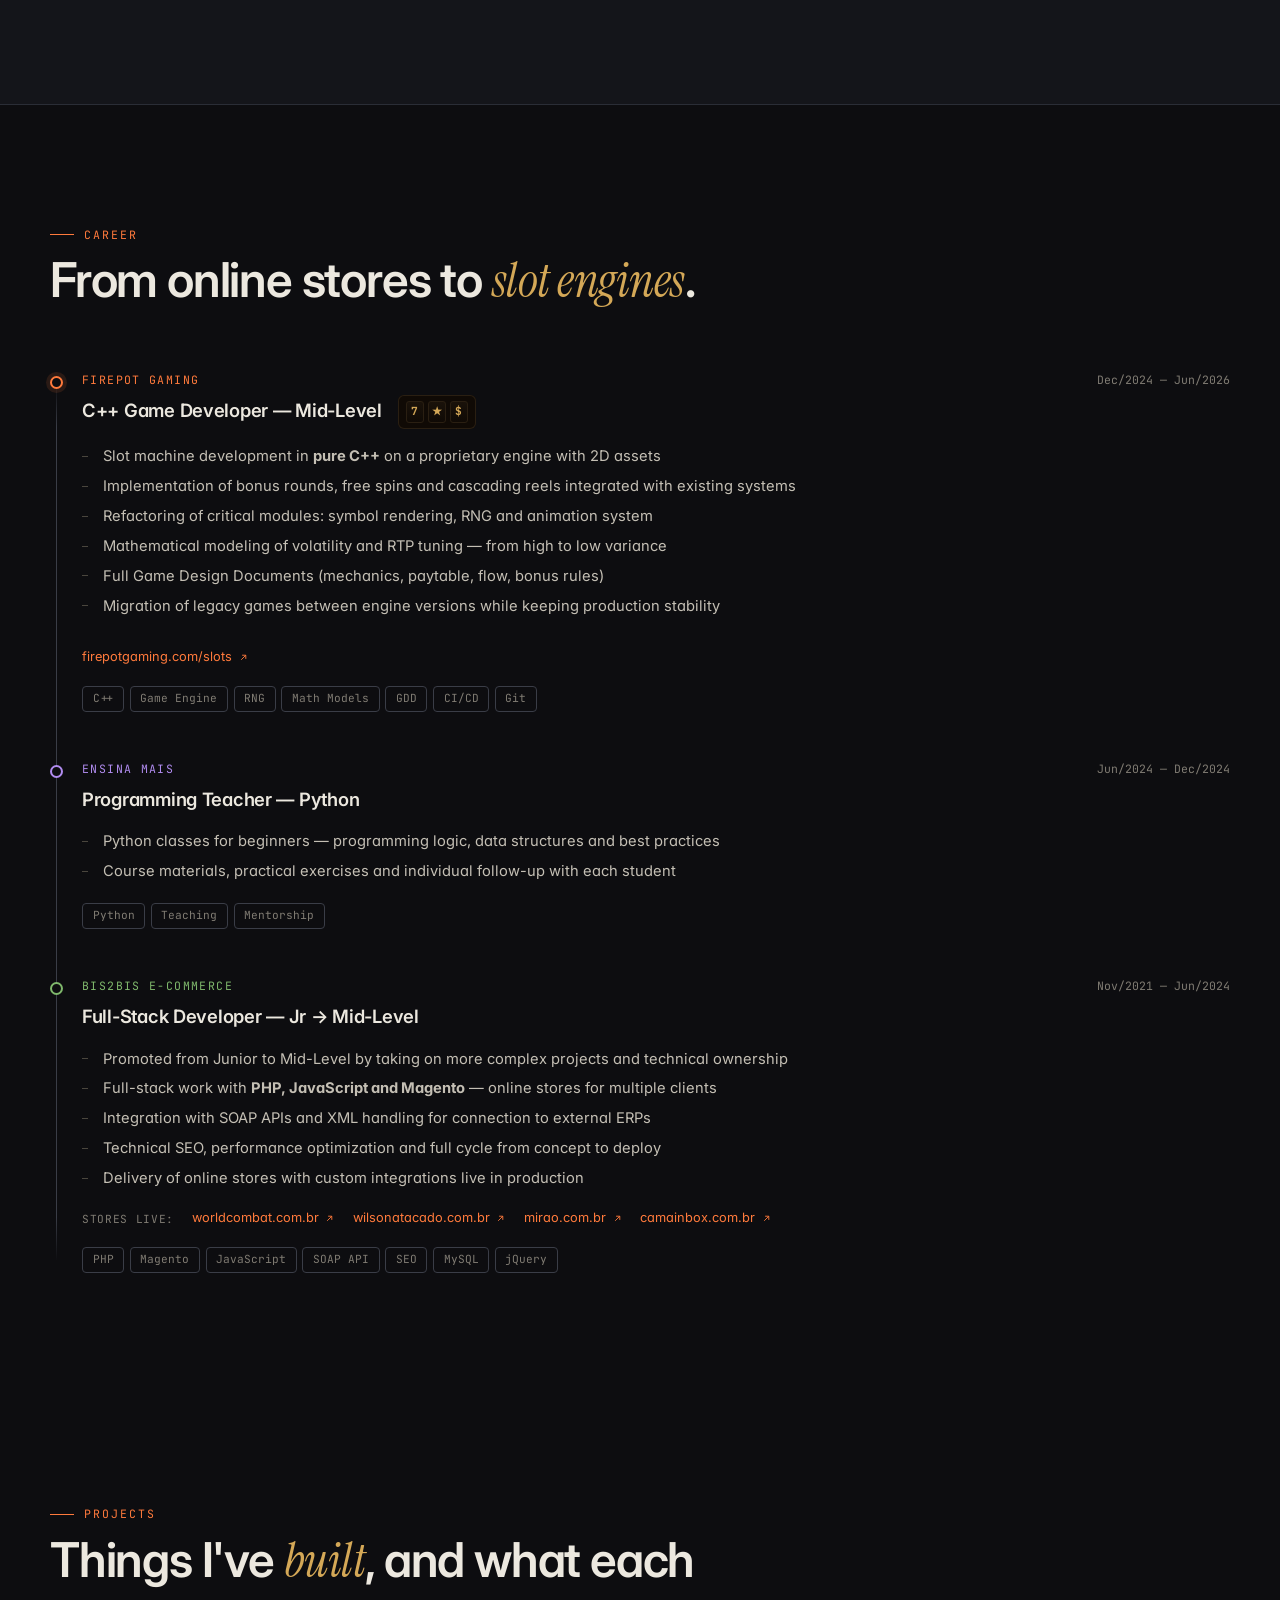
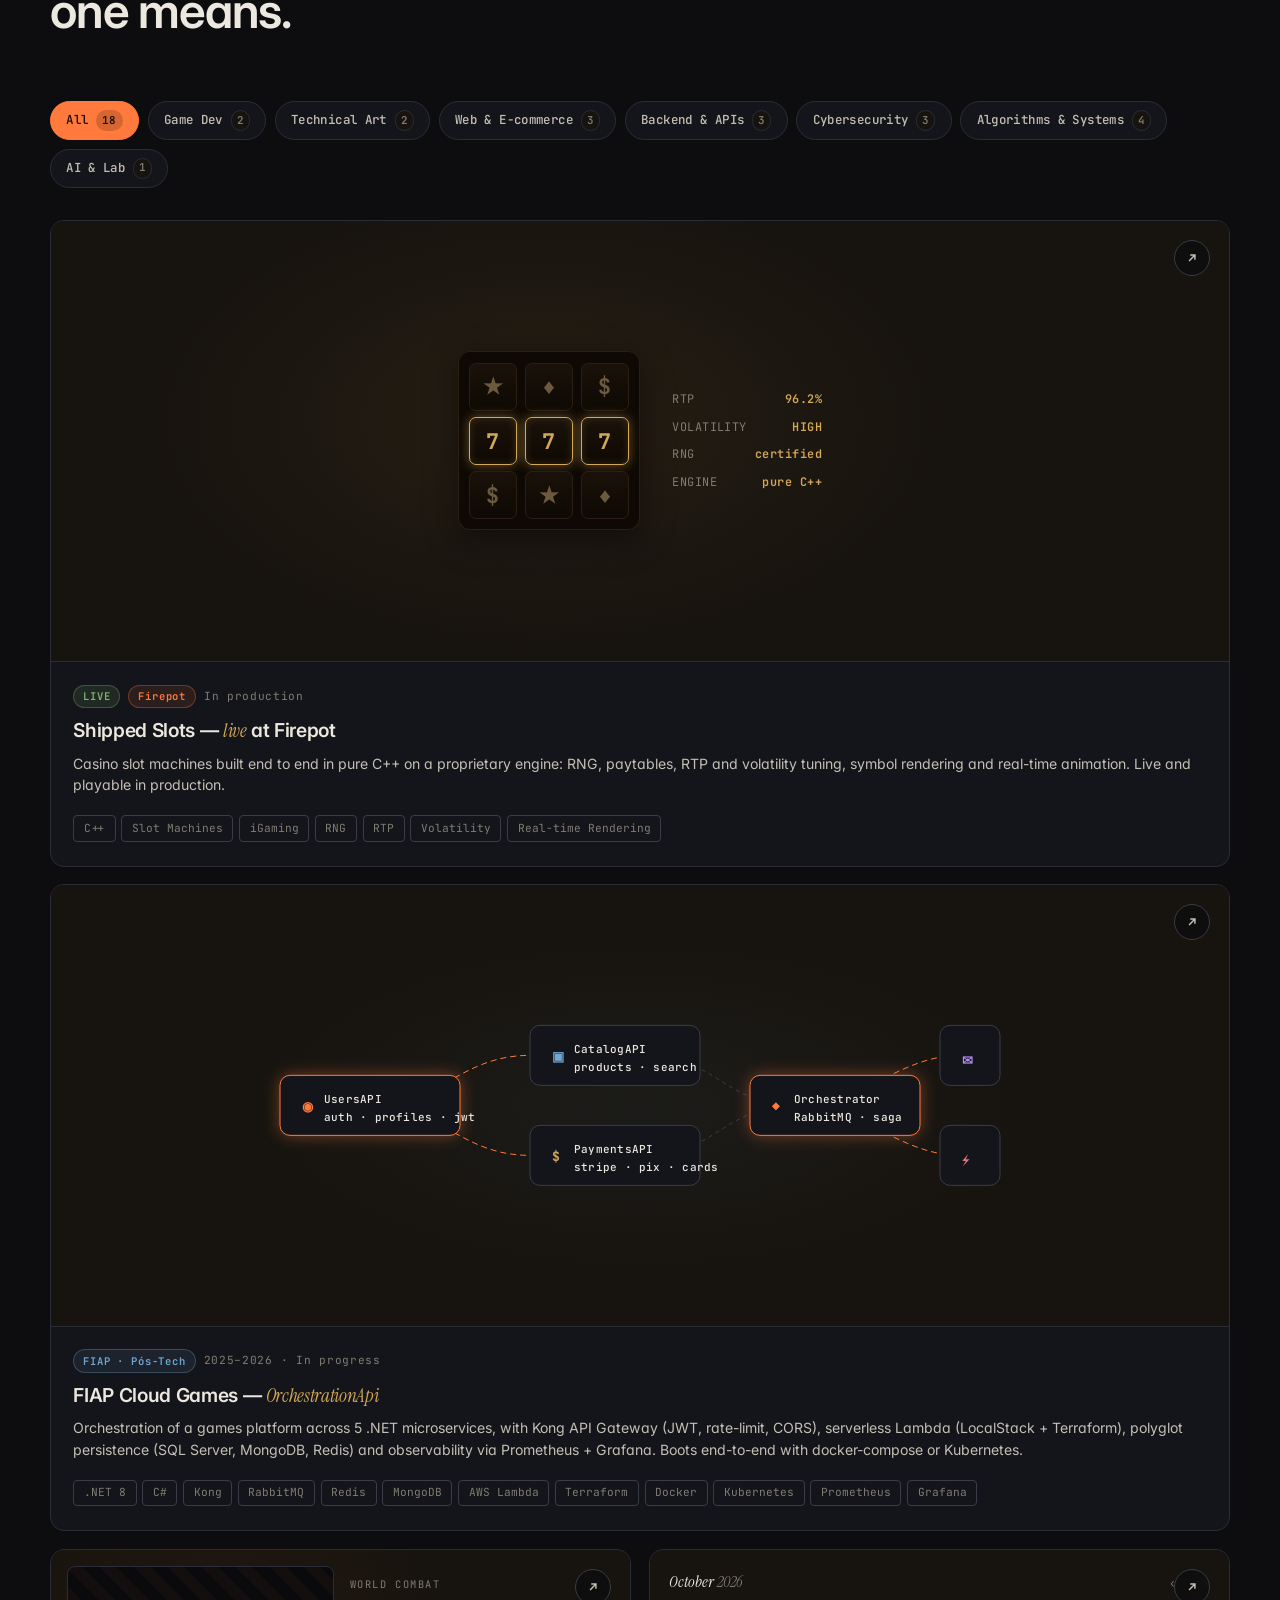
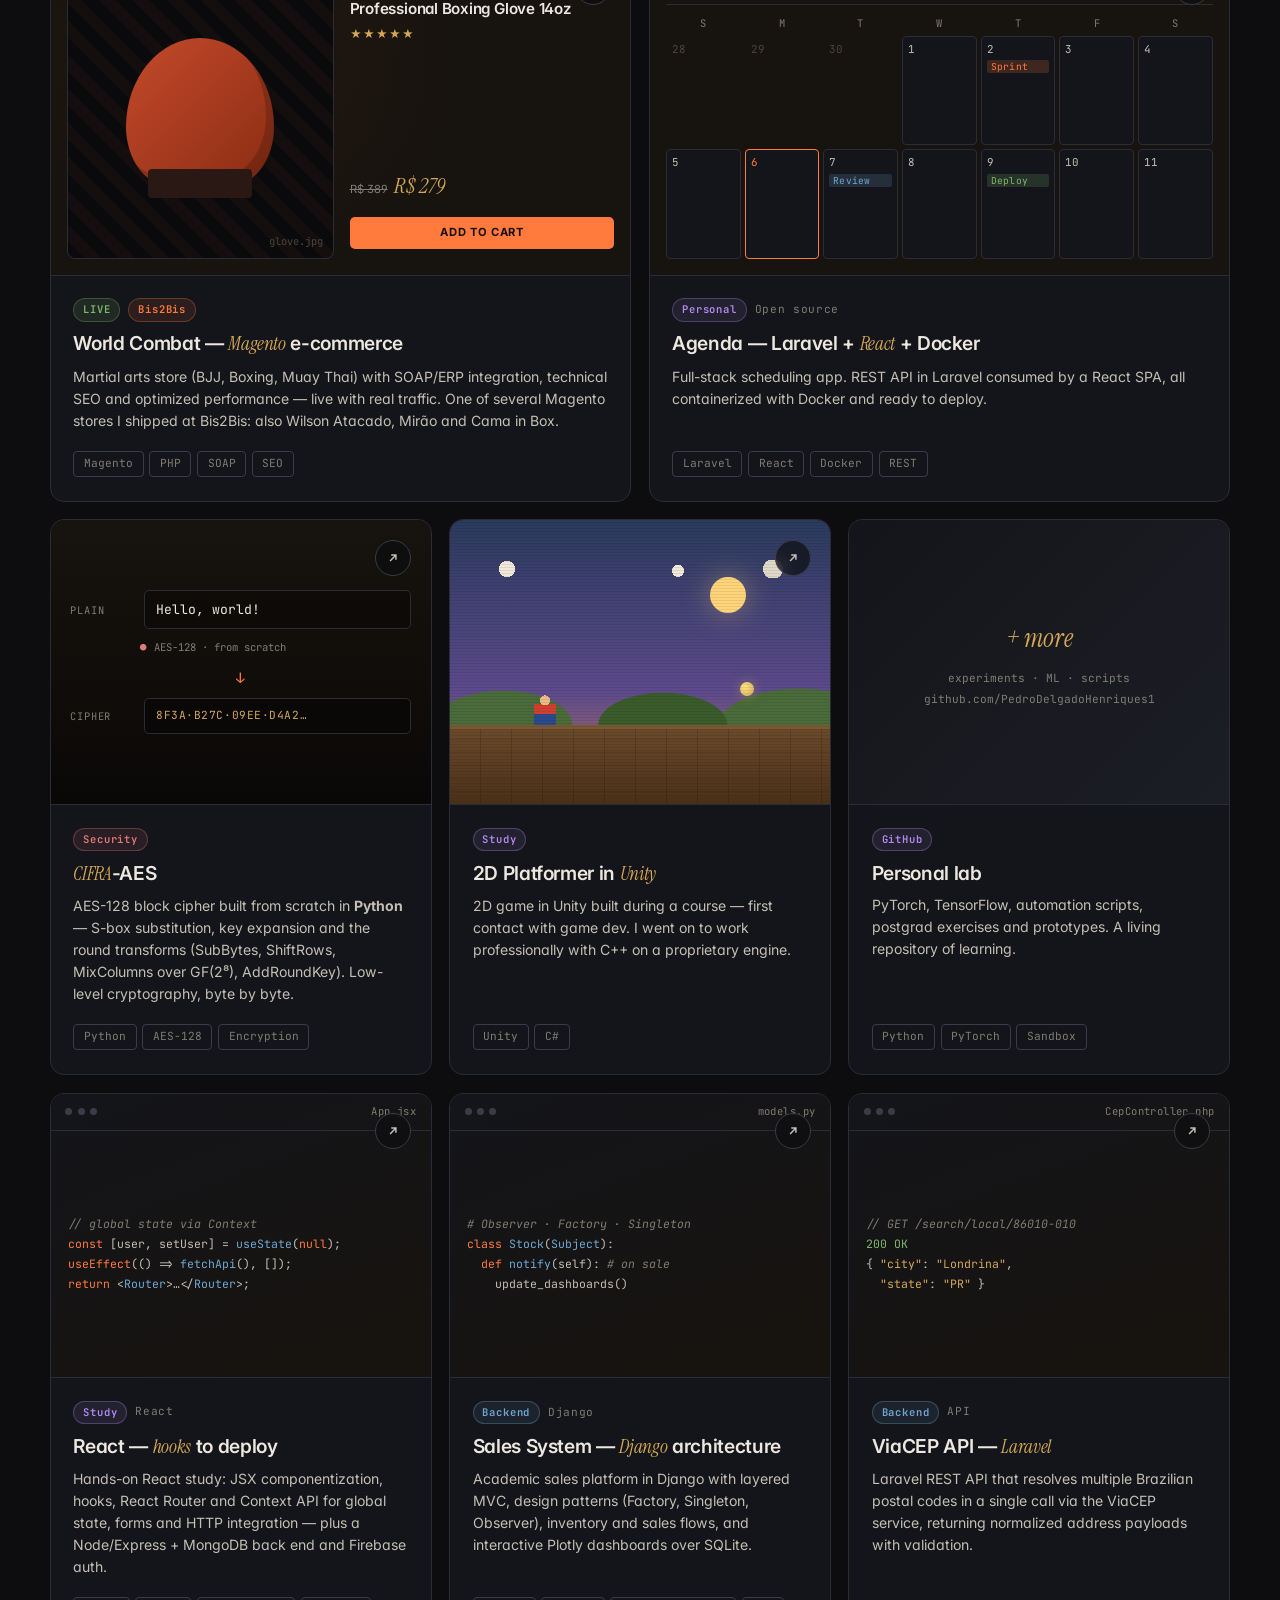
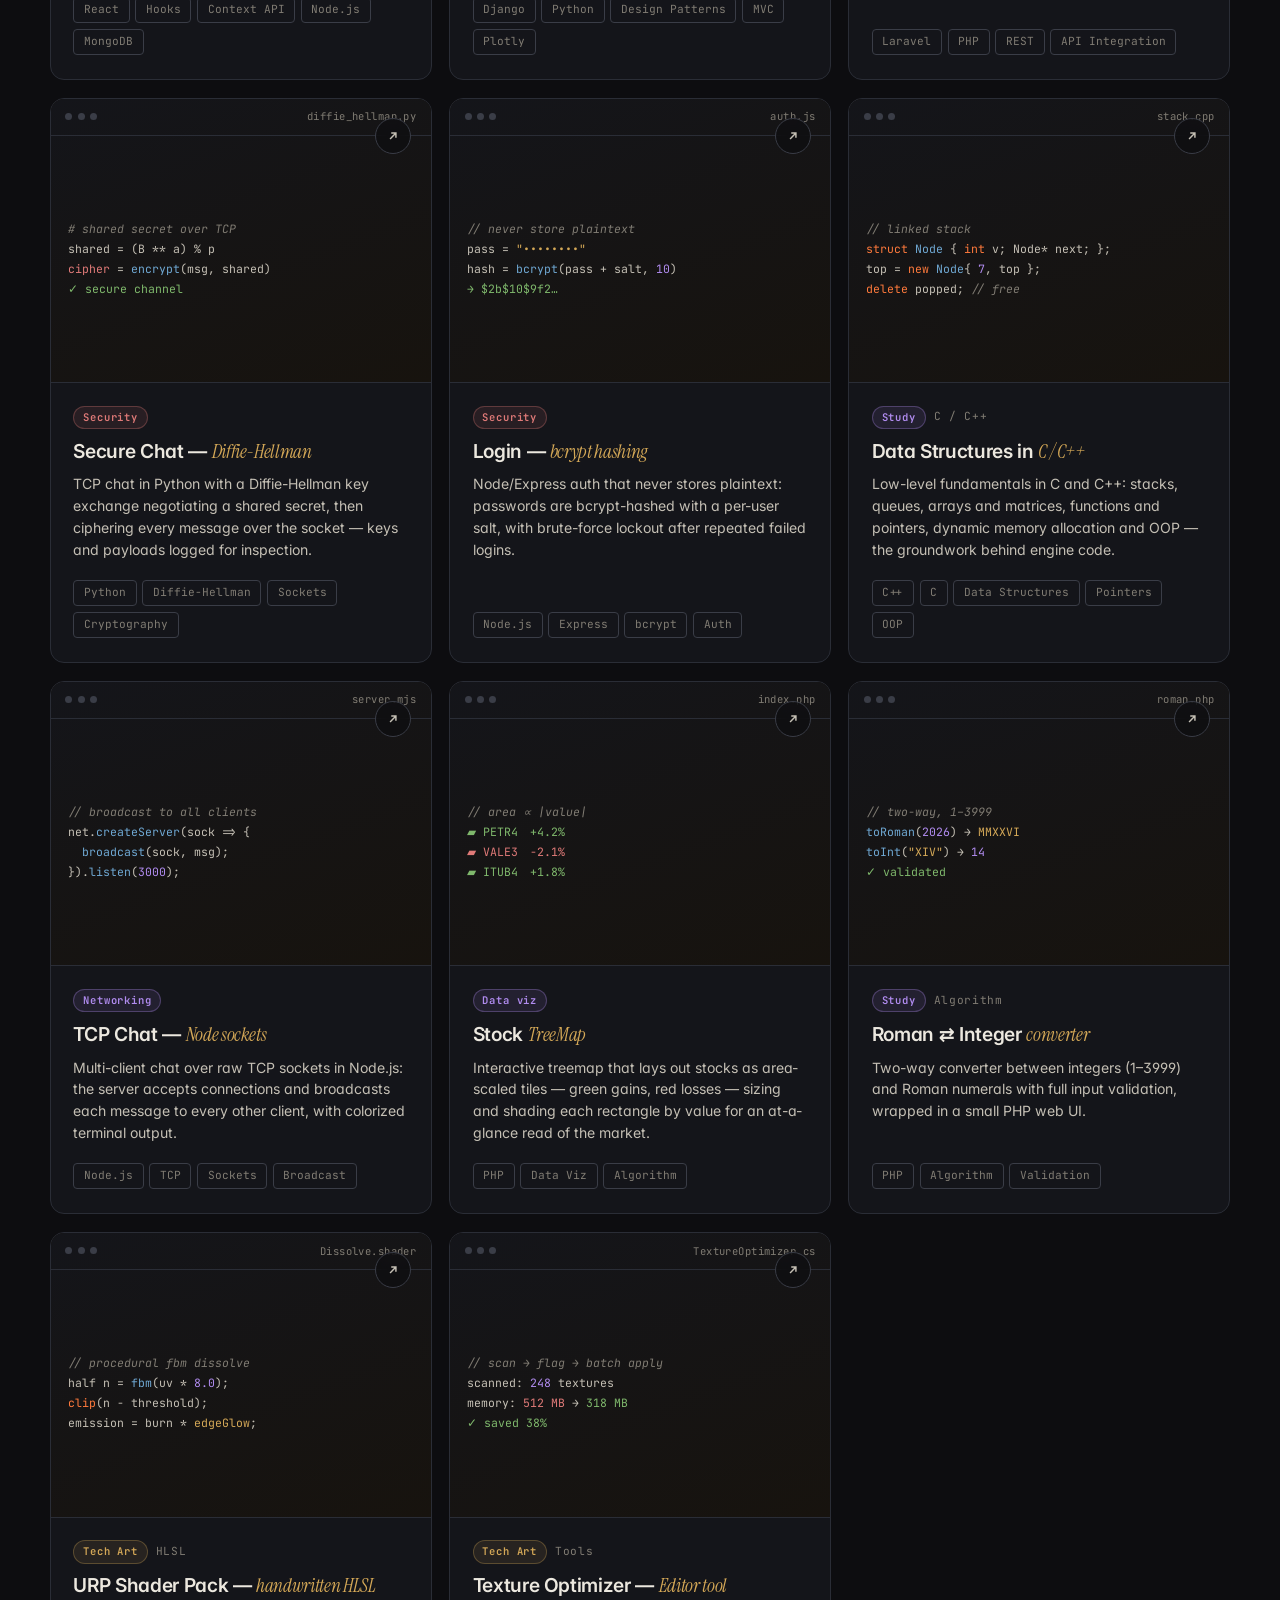
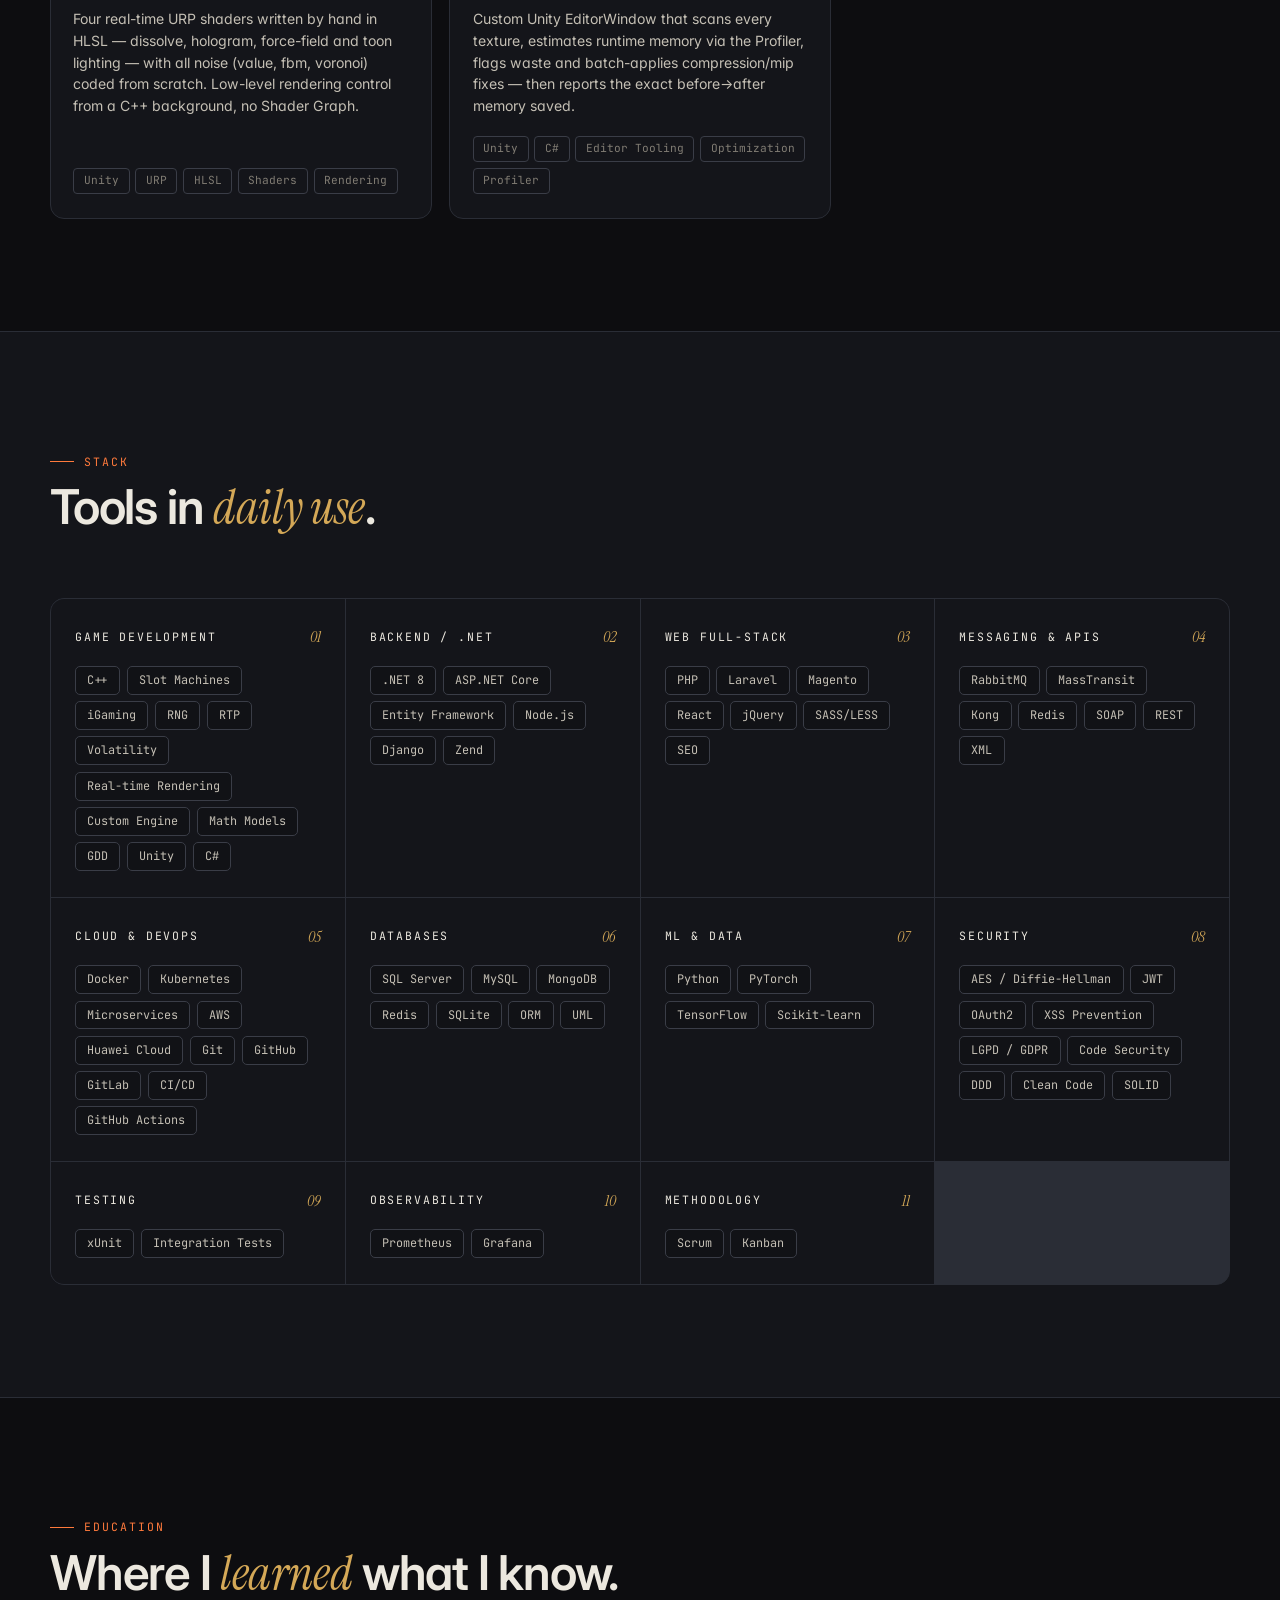
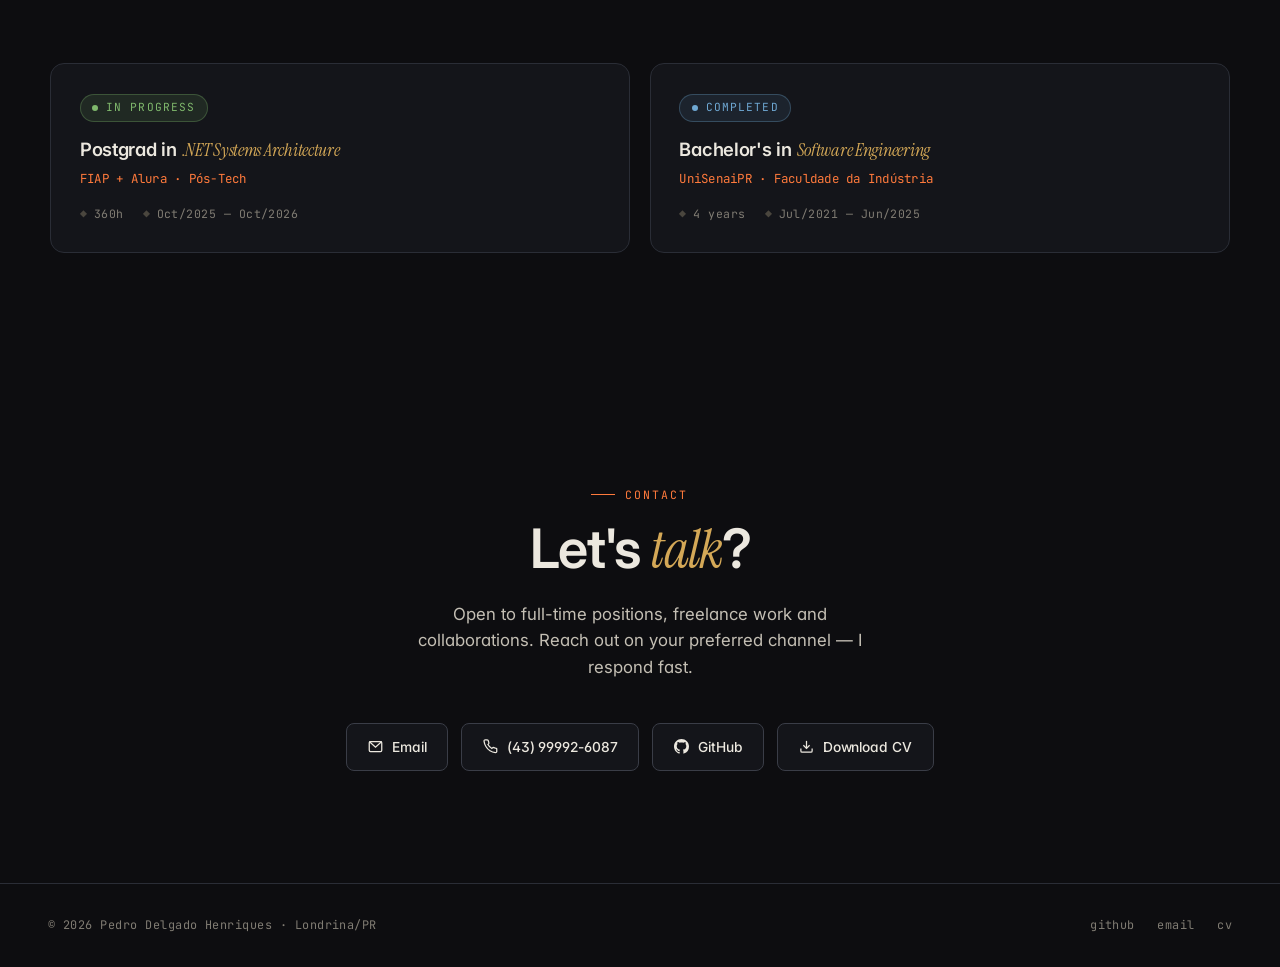
==== commit 58a2006c: "Mention the other Bis2Bis stores in the e-commerce card (Wilson Atacado, Mirão, Cama in Box) Co-Auth" ====
--- a/index.html
+++ b/index.html
@@ -476,8 +476,9 @@
           </div>
           <div class="proj-name" data-i18n="proj.p2.name">World Combat — <em>Magento</em> e-commerce</div>
           <div class="proj-desc" data-i18n="proj.p2.desc">
-            Martial arts store (BJJ, Boxing, Muay Thai) with SOAP integration to the client's ERP,
-            technical SEO and optimized performance. Live in production with real traffic.
+            Martial arts store (BJJ, Boxing, Muay Thai) with SOAP/ERP integration, technical SEO and
+            optimized performance — live with real traffic. One of several Magento stores I shipped at
+            Bis2Bis: also Wilson Atacado, Mirão and Cama in Box.
           </div>
           <div class="proj-tech">
             <span class="tag">Magento</span><span class="tag">PHP</span>
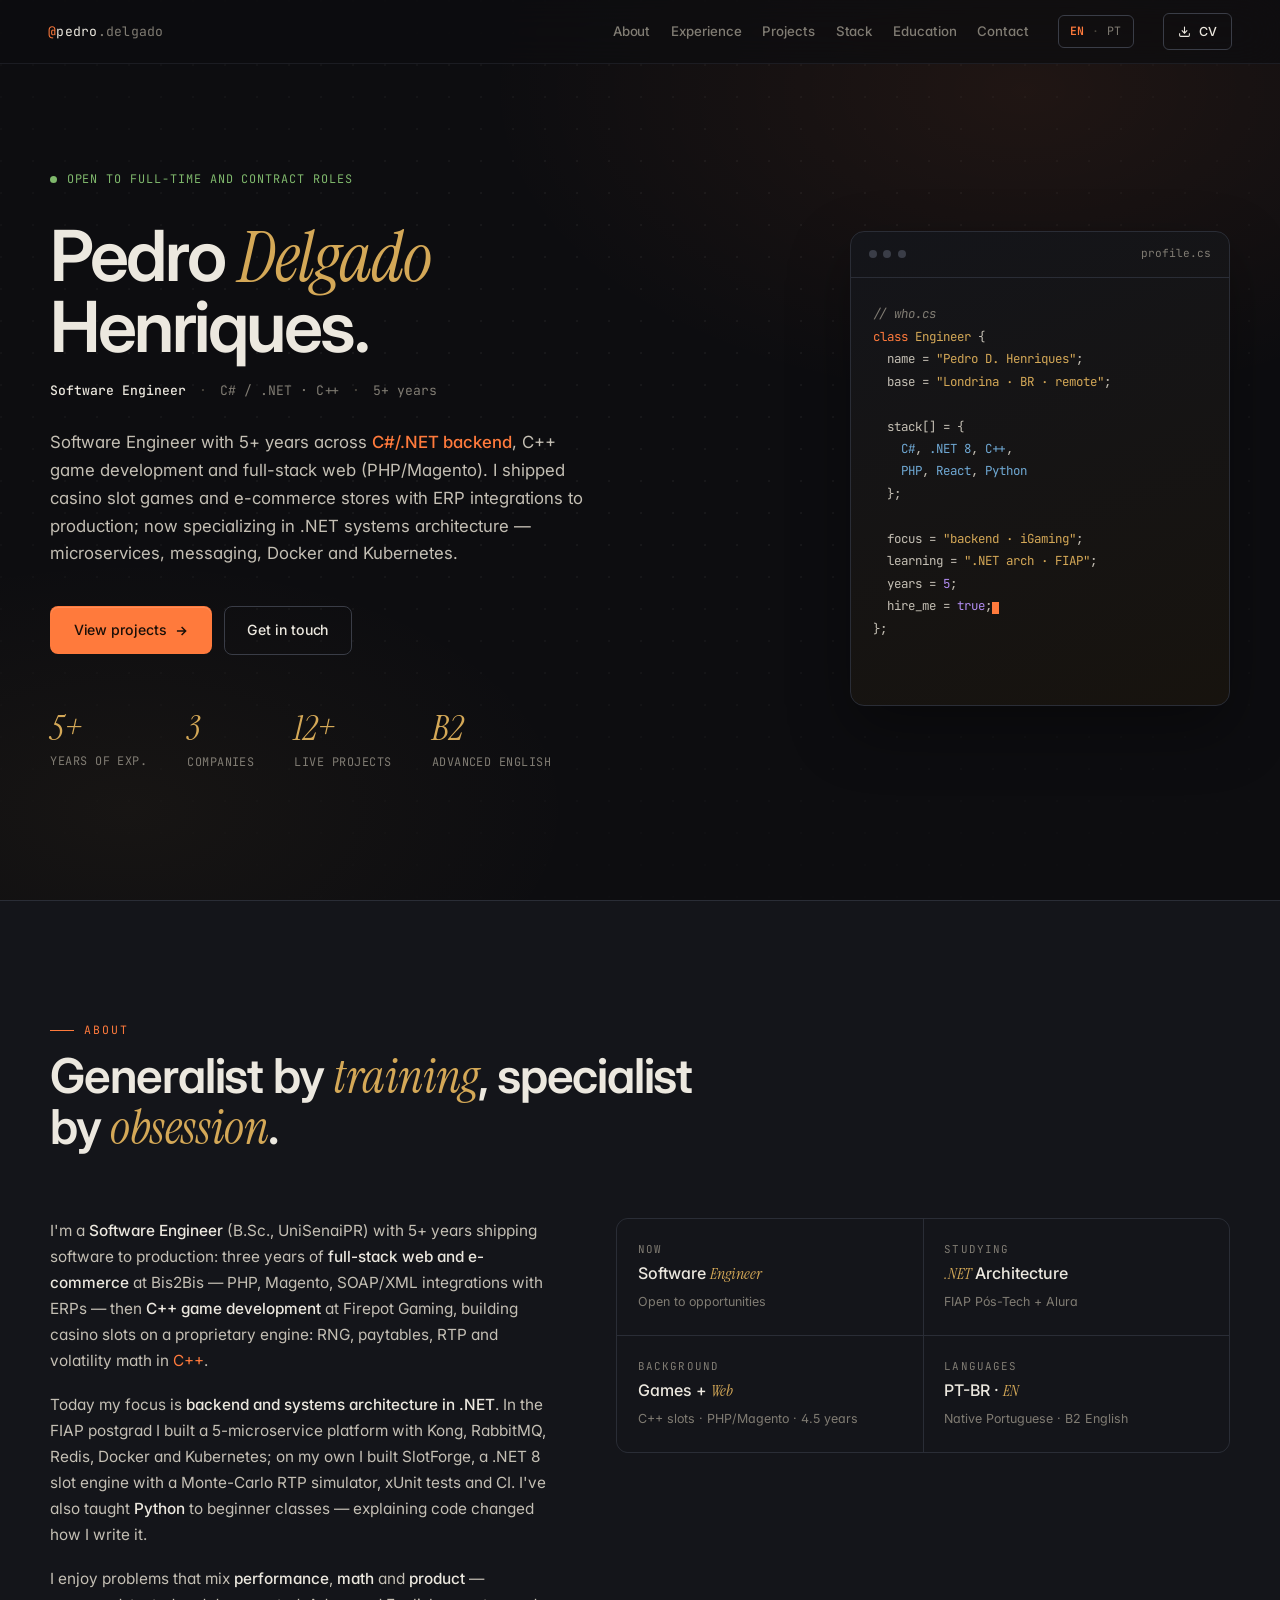
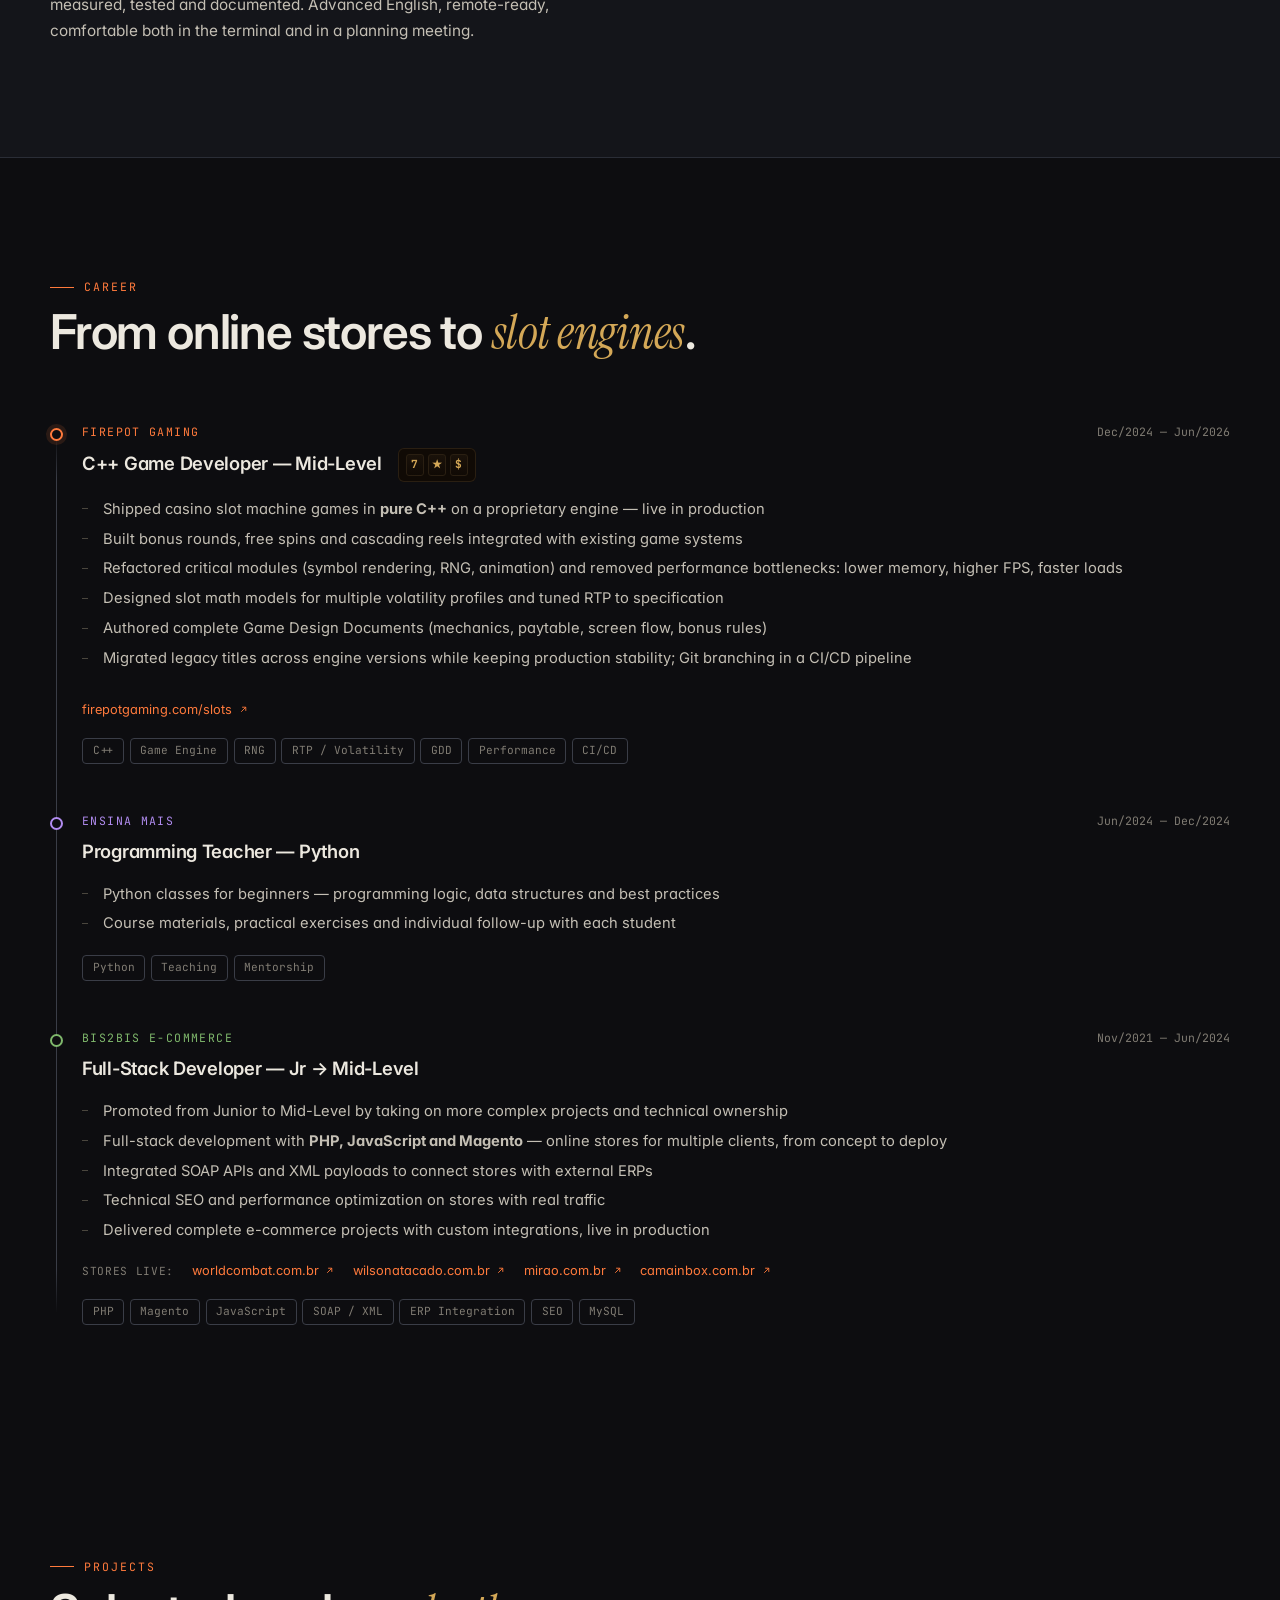
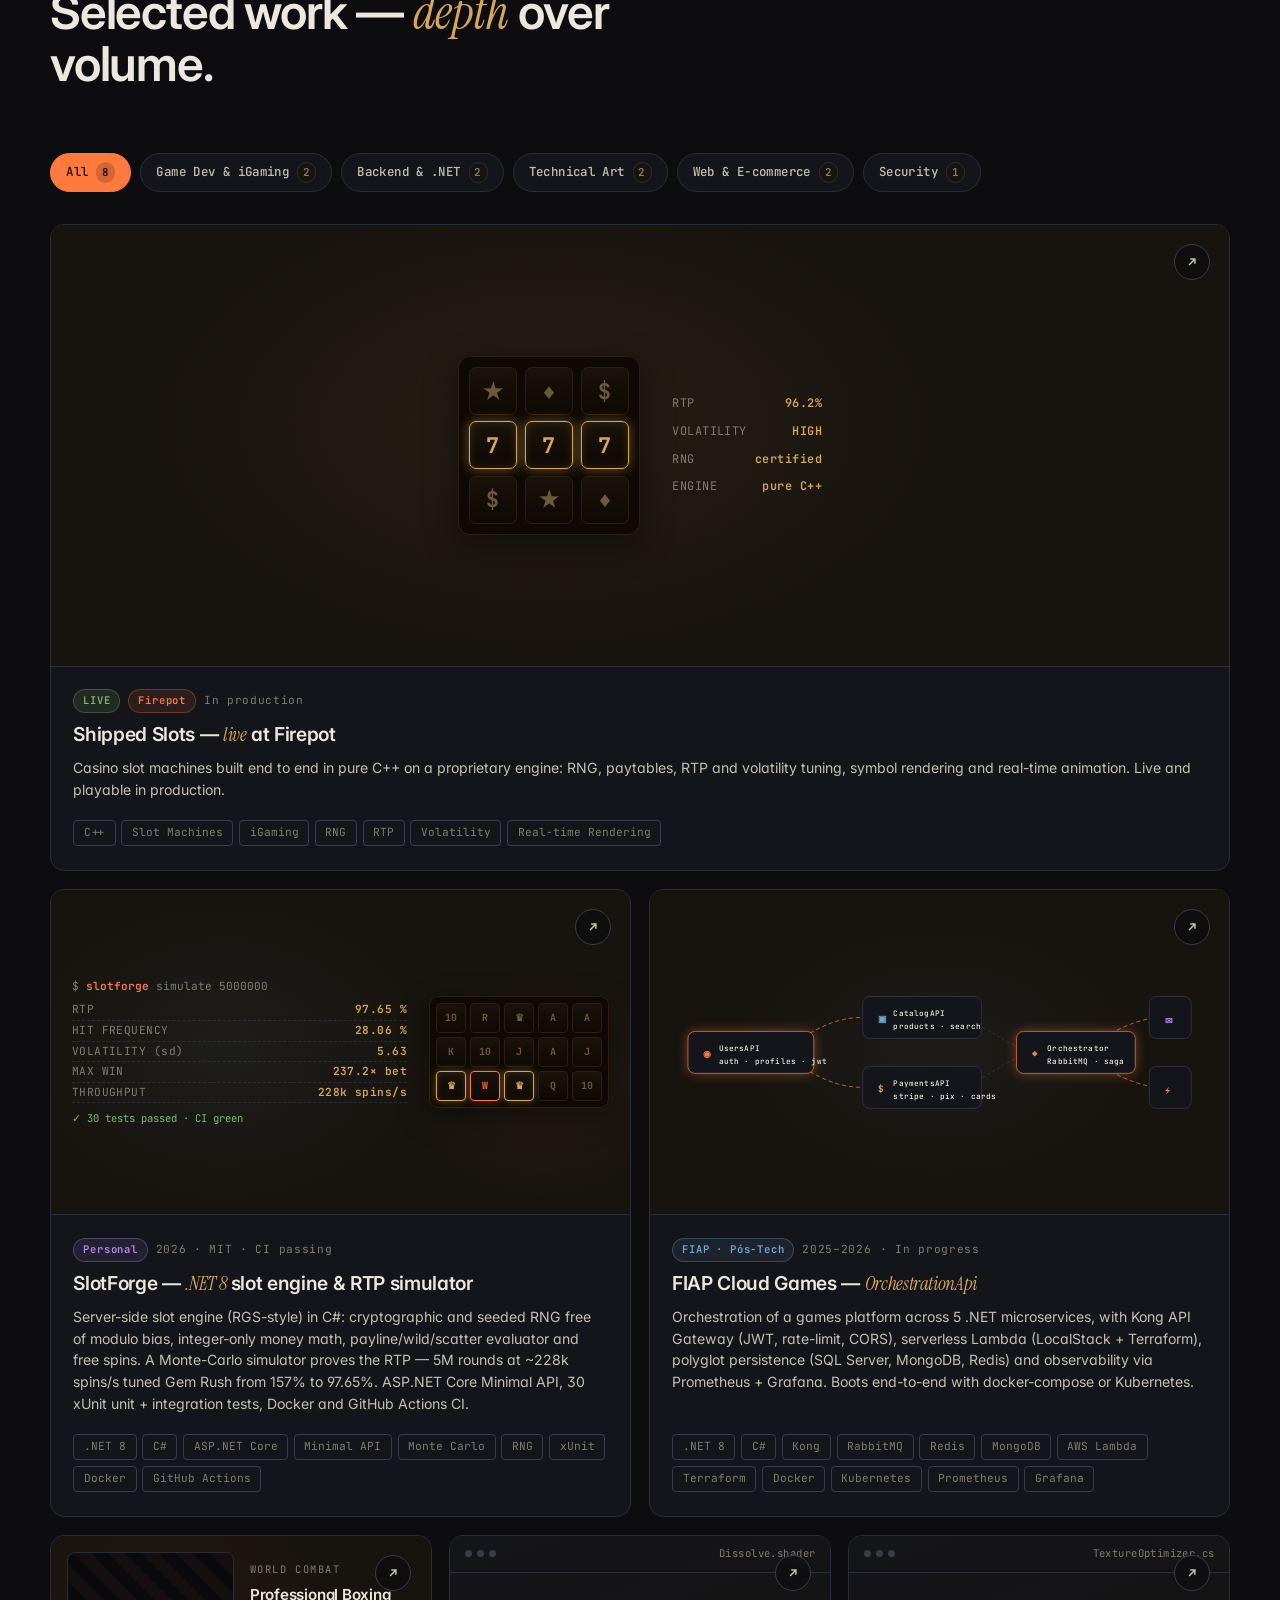
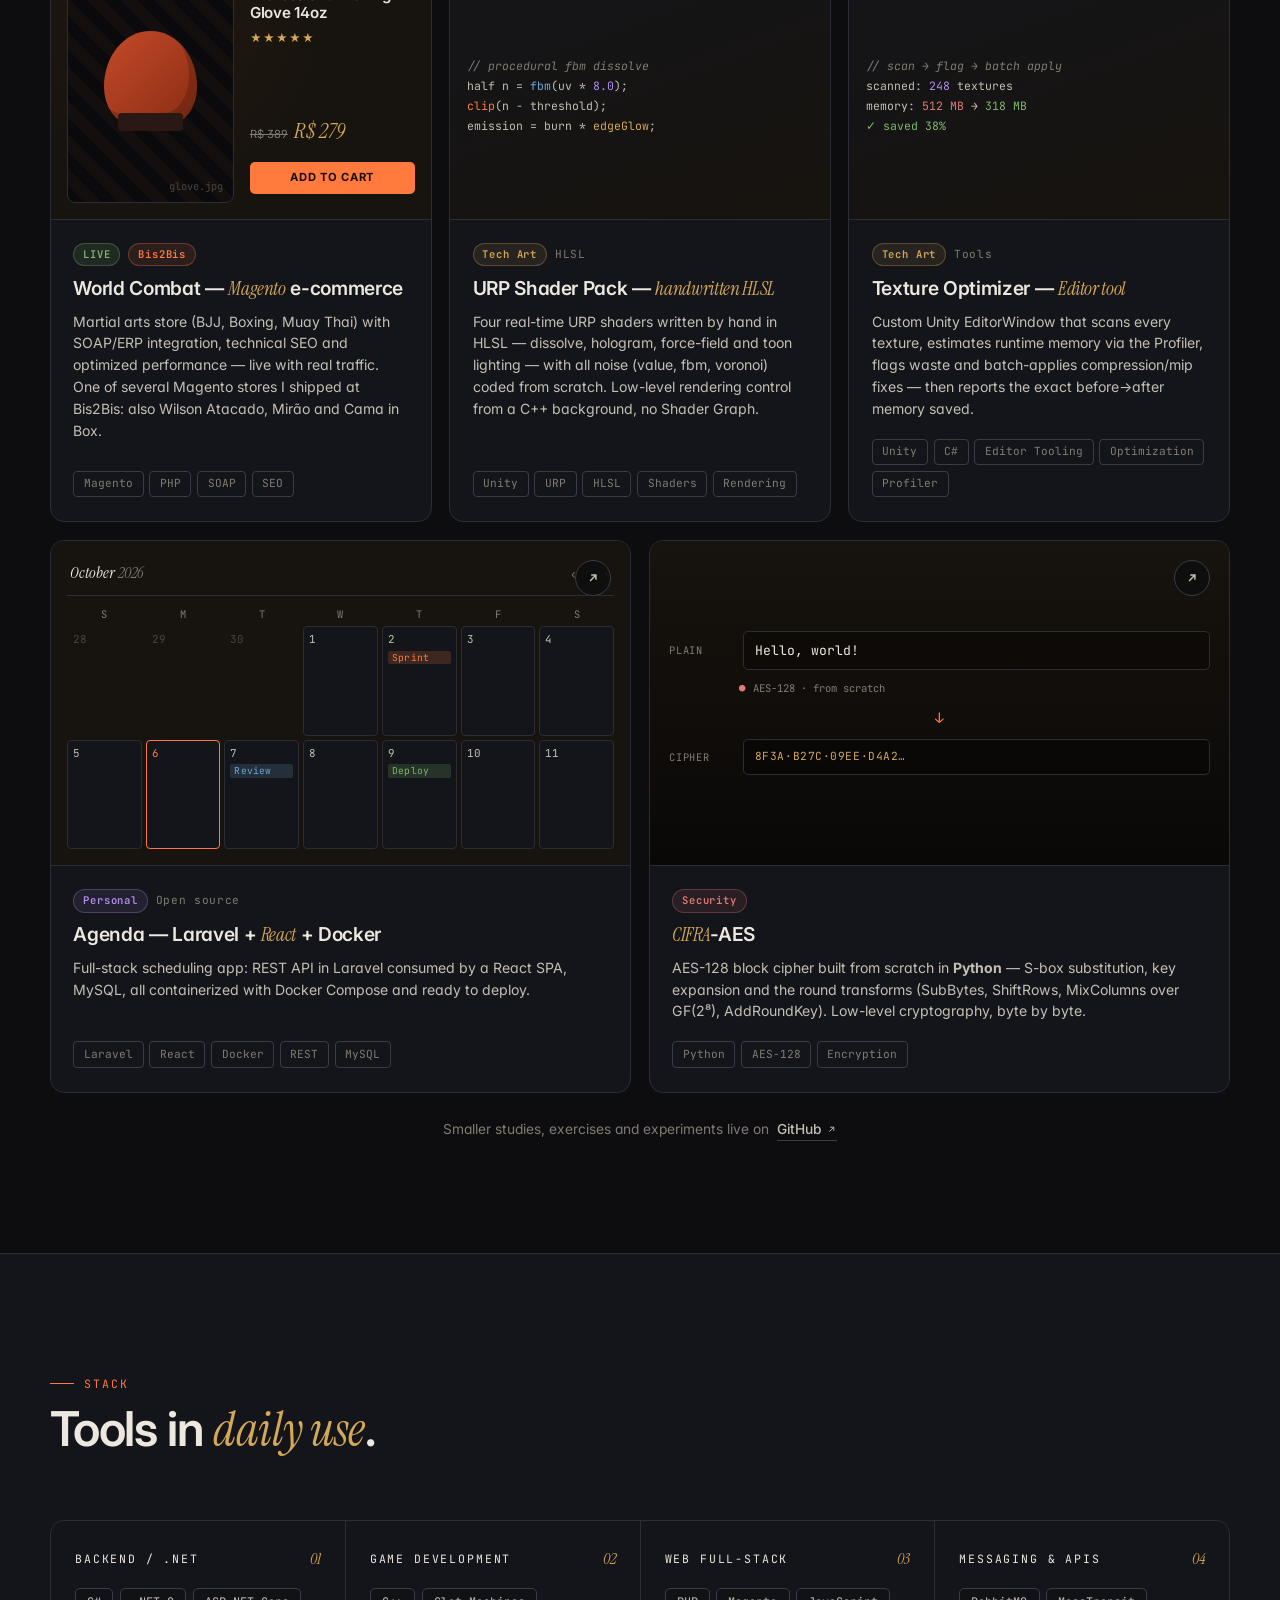
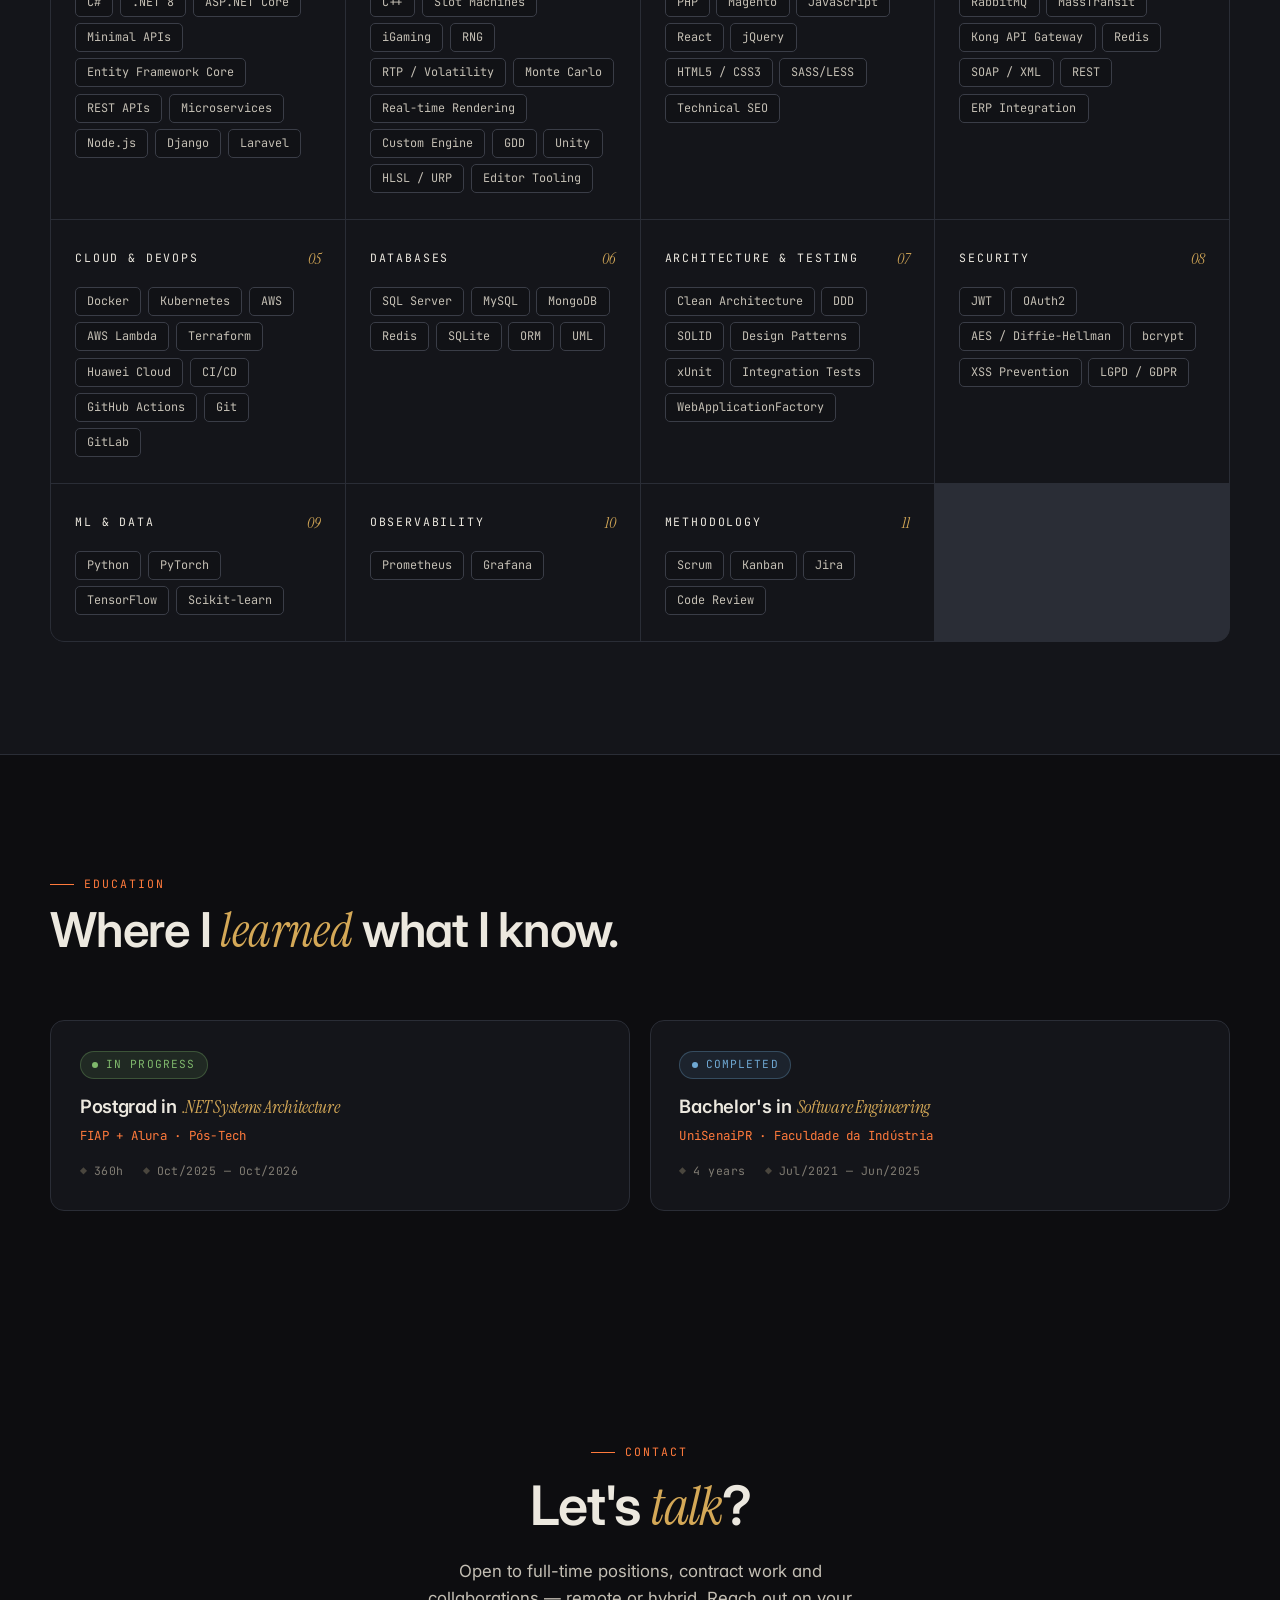
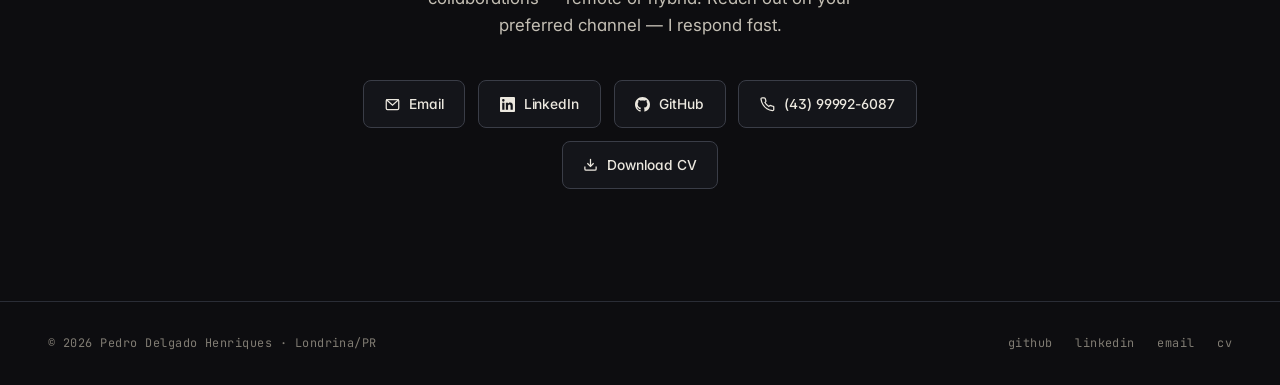
==== commit 3ac03a38: "Curate portfolio to advanced projects, add SlotForge, rebuild CVs for recruiters/ATS Portfolio: keep" ====
--- a/index.html
+++ b/index.html
@@ -3,12 +3,38 @@
 <head>
 <meta charset="UTF-8" />
 <meta name="viewport" content="width=device-width, initial-scale=1.0" />
-<title data-i18n="meta.title">Pedro Delgado Henriques — Software Engineer | .NET Systems Architecture</title>
-<meta name="description" data-i18n-attr="content" data-i18n="meta.description" content="Software Engineer and .NET Systems Architecture postgrad. 5+ years across full-stack web, game development and teaching. Londrina/PR — open to opportunities." />
+<title data-i18n="meta.title">Pedro Delgado Henriques — Software Engineer | C# / .NET · C++ · Full-Stack</title>
+<meta name="description" data-i18n-attr="content" data-i18n="meta.description" content="Software Engineer with 5+ years in C#/.NET backend, C++ game development and full-stack web. Shipped casino slot games and Magento e-commerce stores to production. Microservices, RabbitMQ, Docker, Kubernetes. Londrina/PR, Brazil — open to opportunities." />
+<meta name="author" content="Pedro Delgado Henriques" />
+<meta property="og:type" content="profile" />
+<meta property="og:title" content="Pedro Delgado Henriques — Software Engineer | C# / .NET · C++" />
+<meta property="og:description" content="5+ years shipping software to production: .NET microservices, C++ casino slots, Magento e-commerce. Portfolio, CV and contact." />
+<meta property="og:url" content="https://pedrodelgadohenriques1.github.io/" />
+<link rel="canonical" href="https://pedrodelgadohenriques1.github.io/" />
 <link rel="preconnect" href="https://fonts.googleapis.com" />
 <link rel="preconnect" href="https://fonts.gstatic.com" crossorigin />
 <link href="https://fonts.googleapis.com/css2?family=Inter:wght@300;400;500;600;700&family=Instrument+Serif:ital@0;1&family=JetBrains+Mono:wght@400;500;600&display=swap" rel="stylesheet" />
 <link rel="stylesheet" href="portfolio.css" />
+<script type="application/ld+json">
+{
+  "@context": "https://schema.org",
+  "@type": "Person",
+  "name": "Pedro Delgado Henriques",
+  "jobTitle": "Software Engineer",
+  "url": "https://pedrodelgadohenriques1.github.io/",
+  "email": "mailto:pedrodelgadohenriques1@gmail.com",
+  "address": { "@type": "PostalAddress", "addressLocality": "Londrina", "addressRegion": "PR", "addressCountry": "BR" },
+  "sameAs": [
+    "https://github.com/PedroDelgadoHenriques1",
+    "https://www.linkedin.com/in/pedro-delgado-henriques-8b865b215/"
+  ],
+  "knowsAbout": ["C#", ".NET", "ASP.NET Core", "Microservices", "C++", "Game Development", "Slot Machines", "RabbitMQ", "Docker", "Kubernetes", "PHP", "Magento", "React", "Python"],
+  "alumniOf": [
+    { "@type": "CollegeOrUniversity", "name": "UniSenaiPR" },
+    { "@type": "CollegeOrUniversity", "name": "FIAP" }
+  ]
+}
+</script>
 </head>
 <body>
 
@@ -60,7 +86,7 @@
     <div class="hero-left">
       <div class="hero-status h-in h-1">
         <span class="pulse"></span>
-        <span data-i18n="hero.status">AVAILABLE FOR PROPOSALS AND PROJECTS</span>
+        <span data-i18n="hero.status">OPEN TO FULL-TIME AND CONTRACT ROLES</span>
       </div>
 
       <h1 class="h-in h-2">
@@ -70,15 +96,16 @@
       <div class="hero-roles h-in h-3">
         <strong data-i18n="hero.role1">Software Engineer</strong>
         <span class="sep">·</span>
-        <span data-i18n="hero.role2">.NET Systems Architecture</span>
+        <span data-i18n="hero.role2">C# / .NET · C++</span>
         <span class="sep">·</span>
         <span data-i18n="hero.years">5+ years</span>
       </div>
 
       <p class="hero-desc h-in h-4" data-i18n="hero.desc">
-        Software Engineer currently taking a postgrad in <span class="accent">.NET Systems Architecture</span>.
-        5+ years across full-stack web (PHP/Magento), game development in C++ and programming instruction.
-        I like problems that mix performance, math and product.
+        Software Engineer with 5+ years across <span class="accent">C#/.NET backend</span>, C++ game
+        development and full-stack web (PHP/Magento). I shipped casino slot games and e-commerce stores with ERP
+        integrations to production; now specializing in .NET systems architecture — microservices, messaging,
+        Docker and Kubernetes.
       </p>
 
       <div class="hero-cta h-in h-5">
@@ -118,15 +145,15 @@
         <div><span class="c">// who.cs</span></div>
         <div><span class="k">class</span> <span class="s">Engineer</span> {</div>
         <div>&nbsp;&nbsp;name = <span class="s">"Pedro D. Henriques"</span>;</div>
-        <div>&nbsp;&nbsp;base = <span class="s">"Londrina · BR"</span>;</div>
+        <div>&nbsp;&nbsp;base = <span class="s">"Londrina · BR · remote"</span>;</div>
         <div>&nbsp;&nbsp;</div>
         <div>&nbsp;&nbsp;stack[] = {</div>
-        <div>&nbsp;&nbsp;&nbsp;&nbsp;<span class="b">C#</span>, <span class="b">.NET</span>, <span class="b">PHP</span>,</div>
-        <div>&nbsp;&nbsp;&nbsp;&nbsp;<span class="b">React</span>, <span class="b">Python</span>, <span class="b">C++</span></div>
+        <div>&nbsp;&nbsp;&nbsp;&nbsp;<span class="b">C#</span>, <span class="b">.NET 8</span>, <span class="b">C++</span>,</div>
+        <div>&nbsp;&nbsp;&nbsp;&nbsp;<span class="b">PHP</span>, <span class="b">React</span>, <span class="b">Python</span></div>
         <div>&nbsp;&nbsp;};</div>
         <div>&nbsp;&nbsp;</div>
+        <div>&nbsp;&nbsp;focus = <span class="s">"backend · iGaming"</span>;</div>
         <div>&nbsp;&nbsp;learning = <span class="s">".NET arch · FIAP"</span>;</div>
-        <div>&nbsp;&nbsp;status = <span class="s">"open to work"</span>;</div>
         <div>&nbsp;&nbsp;years = <span class="n">5</span>;</div>
         <div>&nbsp;&nbsp;hire_me = <span class="n">true</span>;<span class="cur"></span></div>
         <div>};</div>
@@ -145,20 +172,21 @@
     <div class="about-wrap">
       <div class="about-text reveal delay-1">
         <p data-i18n="about.p1">
-          I'm a <strong>Software Engineer</strong> with a bachelor's from UniSenaiPR, now deepening backend
-          with a <strong>postgrad in .NET Systems Architecture</strong> at FIAP. My path runs from the web —
-          PHP, Magento, real e-commerce with traffic — through game development, most recently modeling
-          slot-machine math in <span class="h">C++</span>.
+          I'm a <strong>Software Engineer</strong> (B.Sc., UniSenaiPR) with 5+ years shipping software to
+          production: three years of <strong>full-stack web and e-commerce</strong> at Bis2Bis — PHP, Magento,
+          SOAP/XML integrations with ERPs — then <strong>C++ game development</strong> at Firepot Gaming, building
+          casino slots on a proprietary engine: RNG, paytables, RTP and volatility math in <span class="h">C++</span>.
         </p>
         <p data-i18n="about.p2">
-          In parallel, I'm taking a <strong>postgrad in .NET Architecture at FIAP</strong>,
-          where I built a 5-microservice system with RabbitMQ, Redis, Docker and Kubernetes.
-          I've also taught <strong>Python</strong> to beginner classes — learning how to explain code
-          changed how I write it.
+          Today my focus is <strong>backend and systems architecture in .NET</strong>. In the FIAP postgrad
+          I built a 5-microservice platform with Kong, RabbitMQ, Redis, Docker and Kubernetes; on my own I built
+          SlotForge, a .NET 8 slot engine with a Monte-Carlo RTP simulator, xUnit tests and CI. I've also taught
+          <strong>Python</strong> to beginner classes — explaining code changed how I write it.
         </p>
         <p data-i18n="about.p3">
-          I enjoy problems that mix <strong>performance</strong>, <strong>math</strong> and <strong>product</strong>.
-          Advanced English, self-taught profile, comfortable both in the terminal and in a planning meeting.
+          I enjoy problems that mix <strong>performance</strong>, <strong>math</strong> and <strong>product</strong>
+          — measured, tested and documented. Advanced English, remote-ready, comfortable both in the terminal and
+          in a planning meeting.
         </p>
       </div>
 
@@ -175,8 +203,8 @@
         </div>
         <div class="fact">
           <div class="fact-label" data-i18n="about.fact.bg.label">Background</div>
-          <div class="fact-val" data-i18n="about.fact.bg.val">Full-Stack <span class="pop">Web</span></div>
-          <div class="fact-sub" data-i18n="about.fact.bg.sub">PHP · Magento · React · 3 years</div>
+          <div class="fact-val" data-i18n="about.fact.bg.val">Games + <span class="pop">Web</span></div>
+          <div class="fact-sub" data-i18n="about.fact.bg.sub">C++ slots · PHP/Magento · 4.5 years</div>
         </div>
         <div class="fact">
           <div class="fact-label" data-i18n="about.fact.lang.label">Languages</div>
@@ -208,12 +236,12 @@
           <span class="slot-mini" aria-hidden="true"><span>7</span><span>★</span><span>$</span></span>
         </div>
         <ul class="tl-bullets">
-          <li data-i18n="exp.firepot.b1">Slot machine development in <strong>pure C++</strong> on a proprietary engine with 2D assets</li>
-          <li data-i18n="exp.firepot.b2">Implementation of bonus rounds, free spins and cascading reels integrated with existing systems</li>
-          <li data-i18n="exp.firepot.b3">Refactoring of critical modules: symbol rendering, RNG and animation system</li>
-          <li data-i18n="exp.firepot.b4">Mathematical modeling of volatility and RTP tuning — from high to low variance</li>
-          <li data-i18n="exp.firepot.b5">Full Game Design Documents (mechanics, paytable, flow, bonus rules)</li>
-          <li data-i18n="exp.firepot.b6">Migration of legacy games between engine versions while keeping production stability</li>
+          <li data-i18n="exp.firepot.b1">Shipped casino slot machine games in <strong>pure C++</strong> on a proprietary engine — live in production</li>
+          <li data-i18n="exp.firepot.b2">Built bonus rounds, free spins and cascading reels integrated with existing game systems</li>
+          <li data-i18n="exp.firepot.b3">Refactored critical modules (symbol rendering, RNG, animation) and removed performance bottlenecks: lower memory, higher FPS, faster loads</li>
+          <li data-i18n="exp.firepot.b4">Designed slot math models for multiple volatility profiles and tuned RTP to specification</li>
+          <li data-i18n="exp.firepot.b5">Authored complete Game Design Documents (mechanics, paytable, screen flow, bonus rules)</li>
+          <li data-i18n="exp.firepot.b6">Migrated legacy titles across engine versions while keeping production stability; Git branching in a CI/CD pipeline</li>
         </ul>
         <a href="https://www.firepotgaming.com/slots" target="_blank" rel="noopener" class="tl-link">
           firepotgaming.com/slots
@@ -221,7 +249,7 @@
         </a>
         <div class="tl-tags">
           <span class="tag">C++</span><span class="tag">Game Engine</span><span class="tag">RNG</span>
-          <span class="tag">Math Models</span><span class="tag">GDD</span><span class="tag">CI/CD</span><span class="tag">Git</span>
+          <span class="tag">RTP / Volatility</span><span class="tag">GDD</span><span class="tag">Performance</span><span class="tag">CI/CD</span>
         </div>
       </div>
 
@@ -252,10 +280,10 @@
         <div class="tl-role" data-i18n="exp.bis.role">Full-Stack Developer — Jr → Mid-Level</div>
         <ul class="tl-bullets">
           <li data-i18n="exp.bis.b1">Promoted from Junior to Mid-Level by taking on more complex projects and technical ownership</li>
-          <li data-i18n="exp.bis.b2">Full-stack work with <strong>PHP, JavaScript and Magento</strong> — online stores for multiple clients</li>
-          <li data-i18n="exp.bis.b3">Integration with SOAP APIs and XML handling for connection to external ERPs</li>
-          <li data-i18n="exp.bis.b4">Technical SEO, performance optimization and full cycle from concept to deploy</li>
-          <li data-i18n="exp.bis.b5">Delivery of online stores with custom integrations live in production</li>
+          <li data-i18n="exp.bis.b2">Full-stack development with <strong>PHP, JavaScript and Magento</strong> — online stores for multiple clients, from concept to deploy</li>
+          <li data-i18n="exp.bis.b3">Integrated SOAP APIs and XML payloads to connect stores with external ERPs</li>
+          <li data-i18n="exp.bis.b4">Technical SEO and performance optimization on stores with real traffic</li>
+          <li data-i18n="exp.bis.b5">Delivered complete e-commerce projects with custom integrations, live in production</li>
         </ul>
         <div class="tl-stores">
           <span class="tl-label" data-i18n="exp.bis.stores">Stores live:</span>
@@ -278,7 +306,7 @@
         </div>
         <div class="tl-tags">
           <span class="tag">PHP</span><span class="tag">Magento</span><span class="tag">JavaScript</span>
-          <span class="tag">SOAP API</span><span class="tag">SEO</span><span class="tag">MySQL</span><span class="tag">jQuery</span>
+          <span class="tag">SOAP / XML</span><span class="tag">ERP Integration</span><span class="tag">SEO</span><span class="tag">MySQL</span>
         </div>
       </div>
     </div>
@@ -290,33 +318,27 @@
   <div class="container">
     <div class="section-head reveal">
       <span class="eyebrow" data-i18n="proj.eyebrow">Projects</span>
-      <h2 data-i18n="proj.title">Things I've <em>built</em>, and what each one means.</h2>
+      <h2 data-i18n="proj.title">Selected work — <em>depth</em> over volume.</h2>
     </div>
 
     <div class="proj-tabs reveal delay-1" role="tablist" aria-label="Project categories">
       <button class="proj-tab active" data-cat="all" type="button" role="tab">
-        <span data-i18n="proj.tab.all">All</span><span class="count">18</span>
+        <span data-i18n="proj.tab.all">All</span><span class="count">8</span>
       </button>
       <button class="proj-tab" data-cat="game" type="button" role="tab">
-        <span data-i18n="proj.tab.game">Game Dev</span><span class="count">2</span>
+        <span data-i18n="proj.tab.game">Game Dev & iGaming</span><span class="count">2</span>
+      </button>
+      <button class="proj-tab" data-cat="backend" type="button" role="tab">
+        <span data-i18n="proj.tab.backend">Backend & .NET</span><span class="count">2</span>
       </button>
       <button class="proj-tab" data-cat="techart" type="button" role="tab">
         <span data-i18n="proj.tab.techart">Technical Art</span><span class="count">2</span>
       </button>
       <button class="proj-tab" data-cat="web" type="button" role="tab">
-        <span data-i18n="proj.tab.web">Web & E-commerce</span><span class="count">3</span>
-      </button>
-      <button class="proj-tab" data-cat="backend" type="button" role="tab">
-        <span data-i18n="proj.tab.backend">Backend & APIs</span><span class="count">3</span>
+        <span data-i18n="proj.tab.web">Web & E-commerce</span><span class="count">2</span>
       </button>
       <button class="proj-tab" data-cat="security" type="button" role="tab">
-        <span data-i18n="proj.tab.security">Cybersecurity</span><span class="count">3</span>
-      </button>
-      <button class="proj-tab" data-cat="systems" type="button" role="tab">
-        <span data-i18n="proj.tab.systems">Algorithms & Systems</span><span class="count">4</span>
-      </button>
-      <button class="proj-tab" data-cat="ai" type="button" role="tab">
-        <span data-i18n="proj.tab.ai">AI & Lab</span><span class="count">1</span>
+        <span data-i18n="proj.tab.security">Security</span><span class="count">1</span>
       </button>
     </div>
 
@@ -362,8 +384,53 @@
         </div>
       </a>
 
-      <!-- 1. Microservices (FEATURED) -->
-      <a class="proj feat reveal" data-cat="backend" href="https://github.com/FIAP-PosTech-2025/OrchestrationApi" target="_blank" rel="noopener">
+      <!-- 1. SlotForge (.NET 8 slot engine + RTP simulator) -->
+      <a class="proj w-half reveal delay-1" data-cat="game backend" href="https://github.com/PedroDelgadoHenriques1/SlotForge" target="_blank" rel="noopener">
+        <div class="proj-visual">
+          <div class="viz-forge">
+            <div class="term">
+              <div class="cmd">$ <b>slotforge</b> simulate 5000000</div>
+              <div class="row"><span>RTP</span><b>97.65 %</b></div>
+              <div class="row"><span>HIT FREQUENCY</span><b>28.06 %</b></div>
+              <div class="row"><span>VOLATILITY (sd)</span><b>5.63</b></div>
+              <div class="row"><span>MAX WIN</span><b>237.2× bet</b></div>
+              <div class="row"><span>THROUGHPUT</span><b>228k spins/s</b></div>
+              <div class="ok">✓ 30 tests passed · CI green</div>
+            </div>
+            <div class="grid" aria-hidden="true">
+              <div class="cell">10</div><div class="cell">R</div><div class="cell">♛</div><div class="cell">A</div><div class="cell">A</div>
+              <div class="cell">K</div><div class="cell">10</div><div class="cell">J</div><div class="cell">A</div><div class="cell">J</div>
+              <div class="cell win">♛</div><div class="cell win wild">W</div><div class="cell win">♛</div><div class="cell">Q</div><div class="cell">10</div>
+            </div>
+          </div>
+          <div class="proj-arrow">
+            <svg width="14" height="14" viewBox="0 0 24 24" fill="none" stroke="currentColor" stroke-width="2.5"><path d="M7 17L17 7M9 7h8v8"/></svg>
+          </div>
+        </div>
+        <div class="proj-body">
+          <div class="proj-meta">
+            <span class="pill learn" data-i18n="proj.forge.pill">Personal</span>
+            <span data-i18n="proj.forge.meta">2026 · MIT · CI passing</span>
+          </div>
+          <div class="proj-name" data-i18n="proj.forge.name">SlotForge — <em>.NET 8</em> slot engine & RTP simulator</div>
+          <div class="proj-desc" data-i18n="proj.forge.desc">
+            Server-side slot engine (RGS-style) in C#: cryptographic and seeded RNG free of modulo bias,
+            integer-only money math, payline/wild/scatter evaluator and free spins. A Monte-Carlo simulator proves the
+            RTP — 5M rounds at ~228k spins/s tuned Gem Rush from 157% to 97.65%. ASP.NET Core Minimal API, 30 xUnit
+            unit + integration tests, Docker and GitHub Actions CI.
+          </div>
+          <div class="proj-tech">
+            <span class="tag">.NET 8</span><span class="tag">C#</span>
+            <span class="tag">ASP.NET Core</span><span class="tag">Minimal API</span>
+            <span class="tag">Monte Carlo</span><span class="tag">RNG</span>
+            <span class="tag">xUnit</span><span class="tag">Docker</span>
+            <span class="tag">GitHub Actions</span>
+          </div>
+        </div>
+      </a>
+
+      <!-- 2. Microservices (FIAP) -->
+      <a class="proj w-half reveal delay-2" data-cat="backend" href="https://github.com/FIAP-PosTech-2025/OrchestrationApi" target="_blank" rel="noopener">
         <div class="proj-visual">
           <div class="viz-network">
             <svg viewBox="0 0 760 220" preserveAspectRatio="xMidYMid meet">
@@ -372,7 +439,6 @@
               <path class="edge active" d="M 110 110 C 180 110, 200 160, 270 160" />
               <path class="edge" d="M 380 60 C 460 60, 460 110, 540 110" />
               <path class="edge" d="M 380 160 C 460 160, 460 110, 540 110" />
-              <path class="edge active" d="M 650 110 C 700 110, 720 60, 720 60" style="stroke:transparent" />
               <path class="edge active" d="M 540 110 C 600 110, 640 60, 700 60" />
               <path class="edge active" d="M 540 110 C 600 110, 640 160, 700 160" />
 
@@ -449,8 +515,8 @@
         </div>
       </a>
 
-      <!-- 2. World Combat -->
-      <a class="proj w-half reveal delay-1" data-cat="web" href="https://www.worldcombat.com.br/" target="_blank" rel="noopener">
+      <!-- 3. World Combat -->
+      <a class="proj w-third reveal" data-cat="web" href="https://www.worldcombat.com.br/" target="_blank" rel="noopener">
         <div class="proj-visual">
           <div class="viz-product">
             <div class="image"><div class="glove"></div></div>
@@ -487,8 +553,76 @@
         </div>
       </a>
 
-      <!-- 3. Agenda -->
-      <a class="proj w-half reveal delay-2" data-cat="web" href="https://github.com/PedroDelgadoHenriques1/laravel-react-docker-agenda" target="_blank" rel="noopener">
+      <!-- 4. URP Shader Pack (Technical Art) -->
+      <a class="proj w-third reveal delay-1" data-cat="techart" href="https://github.com/PedroDelgadoHenriques1/urp-stylized-shaders" target="_blank" rel="noopener">
+        <div class="proj-visual">
+          <div class="viz-code">
+            <div class="vc-head"><span class="vc-dots"><i></i><i></i><i></i></span><span class="vc-file">Dissolve.shader</span></div>
+            <div class="vc-body">
+              <div class="ln"><span class="cm">// procedural fbm dissolve</span></div>
+              <div class="ln">half n = <span class="fn">fbm</span>(uv * <span class="num">8.0</span>);</div>
+              <div class="ln"><span class="kw">clip</span>(n - threshold);</div>
+              <div class="ln">emission = burn * <span class="str">edgeGlow</span>;</div>
+            </div>
+          </div>
+          <div class="proj-arrow">
+            <svg width="14" height="14" viewBox="0 0 24 24" fill="none" stroke="currentColor" stroke-width="2.5"><path d="M7 17L17 7M9 7h8v8"/></svg>
+          </div>
+        </div>
+        <div class="proj-body">
+          <div class="proj-meta">
+            <span class="pill ta">Tech Art</span>
+            <span>HLSL</span>
+          </div>
+          <div class="proj-name" data-i18n="proj.shaders.name">URP Shader Pack — <em>handwritten HLSL</em></div>
+          <div class="proj-desc" data-i18n="proj.shaders.desc">
+            Four real-time URP shaders written by hand in HLSL — dissolve, hologram, force-field and toon
+            lighting — with all noise (value, fbm, voronoi) coded from scratch. Low-level rendering control
+            from a C++ background, no Shader Graph.
+          </div>
+          <div class="proj-tech">
+            <span class="tag">Unity</span><span class="tag">URP</span><span class="tag">HLSL</span>
+            <span class="tag">Shaders</span><span class="tag">Rendering</span>
+          </div>
+        </div>
+      </a>
+
+      <!-- 5. Texture Optimizer (Technical Art) -->
+      <a class="proj w-third reveal delay-2" data-cat="techart" href="https://github.com/PedroDelgadoHenriques1/unity-texture-optimizer" target="_blank" rel="noopener">
+        <div class="proj-visual">
+          <div class="viz-code">
+            <div class="vc-head"><span class="vc-dots"><i></i><i></i><i></i></span><span class="vc-file">TextureOptimizer.cs</span></div>
+            <div class="vc-body">
+              <div class="ln"><span class="cm">// scan → flag → batch apply</span></div>
+              <div class="ln">scanned: <span class="num">248</span> textures</div>
+              <div class="ln">memory: <span class="ro">512 MB</span> → <span class="ok">318 MB</span></div>
+              <div class="ln"><span class="ok">✓ saved 38%</span></div>
+            </div>
+          </div>
+          <div class="proj-arrow">
+            <svg width="14" height="14" viewBox="0 0 24 24" fill="none" stroke="currentColor" stroke-width="2.5"><path d="M7 17L17 7M9 7h8v8"/></svg>
+          </div>
+        </div>
+        <div class="proj-body">
+          <div class="proj-meta">
+            <span class="pill ta">Tech Art</span>
+            <span>Tools</span>
+          </div>
+          <div class="proj-name" data-i18n="proj.texopt.name">Texture Optimizer — <em>Editor tool</em></div>
+          <div class="proj-desc" data-i18n="proj.texopt.desc">
+            Custom Unity EditorWindow that scans every texture, estimates runtime memory via the Profiler,
+            flags waste and batch-applies compression/mip fixes — then reports the exact before→after
+            memory saved.
+          </div>
+          <div class="proj-tech">
+            <span class="tag">Unity</span><span class="tag">C#</span><span class="tag">Editor Tooling</span>
+            <span class="tag">Optimization</span><span class="tag">Profiler</span>
+          </div>
+        </div>
+      </a>
+
+      <!-- 6. Agenda -->
+      <a class="proj w-half reveal" data-cat="web" href="https://github.com/PedroDelgadoHenriques1/laravel-react-docker-agenda" target="_blank" rel="noopener">
         <div class="proj-visual">
           <div class="viz-calendar">
             <div class="month">
@@ -532,18 +666,18 @@
           </div>
           <div class="proj-name" data-i18n="proj.p3.name">Agenda — Laravel + <em>React</em> + Docker</div>
           <div class="proj-desc" data-i18n="proj.p3.desc">
-            Full-stack scheduling app. REST API in Laravel consumed by a React SPA,
-            all containerized with Docker and ready to deploy.
+            Full-stack scheduling app: REST API in Laravel consumed by a React SPA, MySQL, all containerized
+            with Docker Compose and ready to deploy.
           </div>
           <div class="proj-tech">
             <span class="tag">Laravel</span><span class="tag">React</span>
-            <span class="tag">Docker</span><span class="tag">REST</span>
+            <span class="tag">Docker</span><span class="tag">REST</span><span class="tag">MySQL</span>
           </div>
         </div>
       </a>
 
-      <!-- 4. AES Cipher -->
-      <a class="proj w-third reveal delay-1" data-cat="security" href="https://github.com/PedroDelgadoHenriques1/CIFRA-AES" target="_blank" rel="noopener">
+      <!-- 7. AES Cipher -->
+      <a class="proj w-half reveal delay-1" data-cat="security" href="https://github.com/PedroDelgadoHenriques1/CIFRA-AES" target="_blank" rel="noopener">
         <div class="proj-visual">
           <div class="viz-cipher">
             <div class="row">
@@ -577,421 +711,14 @@
         </div>
       </a>
 
-      <!-- 5. Pixel game -->
-      <a class="proj w-third reveal delay-2" data-cat="game" href="https://github.com/PedroDelgadoHenriques1/unity-2d-platformer" target="_blank" rel="noopener">
-        <div class="proj-visual">
-          <div class="viz-game">
-            <div class="sky-sun"></div>
-            <div class="clouds"></div>
-            <div class="hills"></div>
-            <div class="coin"></div>
-            <div class="ground"></div>
-            <div class="hero-px"></div>
-            <div class="scanlines"></div>
-          </div>
-          <div class="proj-arrow">
-            <svg width="14" height="14" viewBox="0 0 24 24" fill="none" stroke="currentColor" stroke-width="2.5"><path d="M7 17L17 7M9 7h8v8"/></svg>
-          </div>
-        </div>
-        <div class="proj-body">
-          <div class="proj-meta">
-            <span class="pill learn" data-i18n="proj.p5.pill">Study</span>
-          </div>
-          <div class="proj-name" data-i18n="proj.p5.name">2D Platformer in <em>Unity</em></div>
-          <div class="proj-desc" data-i18n="proj.p5.desc">
-            2D game in Unity built during a course — first contact with game dev.
-            I went on to work professionally with C++ on a proprietary engine.
-          </div>
-          <div class="proj-tech">
-            <span class="tag">Unity</span><span class="tag">C#</span>
-          </div>
-        </div>
+    </div>
+
+    <p class="proj-more reveal">
+      <span data-i18n="proj.more">Smaller studies, exercises and experiments live on</span>
+      <a href="https://github.com/PedroDelgadoHenriques1?tab=repositories" target="_blank" rel="noopener">GitHub
+        <svg width="11" height="11" viewBox="0 0 24 24" fill="none" stroke="currentColor" stroke-width="2"><path d="M7 17L17 7M9 7h8v8"/></svg>
       </a>
-
-      <!-- 6. ML / extra slot -->
-      <a class="proj w-third reveal delay-3" data-cat="ai" href="https://github.com/PedroDelgadoHenriques1" target="_blank" rel="noopener">
-        <div class="proj-visual" style="background:linear-gradient(135deg,#14151a 0%,#1c1e25 100%);display:flex;align-items:center;justify-content:center;padding:1.4rem">
-          <div style="font-family:var(--mono);font-size:0.7rem;color:var(--muted);text-align:center;line-height:1.8">
-            <div style="font-family:var(--serif);font-style:italic;font-size:1.6rem;color:var(--gold);margin-bottom:0.4rem" data-i18n="proj.p6.more">+ more</div>
-            <div>experiments · ML · scripts</div>
-            <div>github.com/PedroDelgadoHenriques1</div>
-          </div>
-        </div>
-        <div class="proj-body">
-          <div class="proj-meta">
-            <span class="pill learn">GitHub</span>
-          </div>
-          <div class="proj-name" data-i18n="proj.p6.name">Personal lab</div>
-          <div class="proj-desc" data-i18n="proj.p6.desc">
-            PyTorch, TensorFlow, automation scripts, postgrad exercises and prototypes.
-            A living repository of learning.
-          </div>
-          <div class="proj-tech">
-            <span class="tag">Python</span><span class="tag">PyTorch</span><span class="tag">Sandbox</span>
-          </div>
-        </div>
-      </a>
-
-      <!-- 7. React course -->
-      <a class="proj w-third reveal" data-cat="web" href="https://github.com/PedroDelgadoHenriques1/react-fundamentals" target="_blank" rel="noopener">
-        <div class="proj-visual">
-          <div class="viz-code">
-            <div class="vc-head"><span class="vc-dots"><i></i><i></i><i></i></span><span class="vc-file">App.jsx</span></div>
-            <div class="vc-body">
-              <div class="ln"><span class="cm">// global state via Context</span></div>
-              <div class="ln"><span class="kw">const</span> [user, setUser] = <span class="fn">useState</span>(<span class="kw">null</span>);</div>
-              <div class="ln"><span class="kw">useEffect</span>(() =&gt; <span class="fn">fetchApi</span>(), []);</div>
-              <div class="ln"><span class="kw">return</span> &lt;<span class="fn">Router</span>&gt;…&lt;/<span class="fn">Router</span>&gt;;</div>
-            </div>
-          </div>
-          <div class="proj-arrow">
-            <svg width="14" height="14" viewBox="0 0 24 24" fill="none" stroke="currentColor" stroke-width="2.5"><path d="M7 17L17 7M9 7h8v8"/></svg>
-          </div>
-        </div>
-        <div class="proj-body">
-          <div class="proj-meta">
-            <span class="pill learn" data-i18n="proj.p5.pill">Study</span>
-            <span>React</span>
-          </div>
-          <div class="proj-name" data-i18n="proj.react.name">React — <em>hooks</em> to deploy</div>
-          <div class="proj-desc" data-i18n="proj.react.desc">
-            Hands-on React study: JSX componentization, hooks, React Router and Context API for global state,
-            forms and HTTP integration — plus a Node/Express + MongoDB back end and Firebase auth.
-          </div>
-          <div class="proj-tech">
-            <span class="tag">React</span><span class="tag">Hooks</span><span class="tag">Context API</span>
-            <span class="tag">Node.js</span><span class="tag">MongoDB</span>
-          </div>
-        </div>
-      </a>
-
-      <!-- 8. Django sales system -->
-      <a class="proj w-third reveal" data-cat="backend" href="https://github.com/PedroDelgadoHenriques1/django-sales-system" target="_blank" rel="noopener">
-        <div class="proj-visual">
-          <div class="viz-code">
-            <div class="vc-head"><span class="vc-dots"><i></i><i></i><i></i></span><span class="vc-file">models.py</span></div>
-            <div class="vc-body">
-              <div class="ln"><span class="cm"># Observer · Factory · Singleton</span></div>
-              <div class="ln"><span class="kw">class</span> <span class="fn">Stock</span>(<span class="fn">Subject</span>):</div>
-              <div class="ln">&nbsp;&nbsp;<span class="kw">def</span> <span class="fn">notify</span>(self): <span class="cm"># on sale</span></div>
-              <div class="ln">&nbsp;&nbsp;&nbsp;&nbsp;update_dashboards()</div>
-            </div>
-          </div>
-          <div class="proj-arrow">
-            <svg width="14" height="14" viewBox="0 0 24 24" fill="none" stroke="currentColor" stroke-width="2.5"><path d="M7 17L17 7M9 7h8v8"/></svg>
-          </div>
-        </div>
-        <div class="proj-body">
-          <div class="proj-meta">
-            <span class="pill fiap">Backend</span>
-            <span>Django</span>
-          </div>
-          <div class="proj-name" data-i18n="proj.senai.name">Sales System — <em>Django</em> architecture</div>
-          <div class="proj-desc" data-i18n="proj.senai.desc">
-            Academic sales platform in Django with layered MVC, design patterns (Factory, Singleton, Observer),
-            inventory and sales flows, and interactive Plotly dashboards over SQLite.
-          </div>
-          <div class="proj-tech">
-            <span class="tag">Django</span><span class="tag">Python</span><span class="tag">Design Patterns</span>
-            <span class="tag">MVC</span><span class="tag">Plotly</span>
-          </div>
-        </div>
-      </a>
-
-      <!-- 9. ViaCEP API -->
-      <a class="proj w-third reveal" data-cat="backend" href="https://github.com/PedroDelgadoHenriques1/api-via-cep" target="_blank" rel="noopener">
-        <div class="proj-visual">
-          <div class="viz-code">
-            <div class="vc-head"><span class="vc-dots"><i></i><i></i><i></i></span><span class="vc-file">CepController.php</span></div>
-            <div class="vc-body">
-              <div class="ln"><span class="cm">// GET /search/local/86010-010</span></div>
-              <div class="ln"><span class="ok">200 OK</span></div>
-              <div class="ln">{ <span class="str">"city"</span>: <span class="str">"Londrina"</span>,</div>
-              <div class="ln">&nbsp;&nbsp;<span class="str">"state"</span>: <span class="str">"PR"</span> }</div>
-            </div>
-          </div>
-          <div class="proj-arrow">
-            <svg width="14" height="14" viewBox="0 0 24 24" fill="none" stroke="currentColor" stroke-width="2.5"><path d="M7 17L17 7M9 7h8v8"/></svg>
-          </div>
-        </div>
-        <div class="proj-body">
-          <div class="proj-meta">
-            <span class="pill fiap">Backend</span>
-            <span>API</span>
-          </div>
-          <div class="proj-name" data-i18n="proj.viacep.name">ViaCEP API — <em>Laravel</em></div>
-          <div class="proj-desc" data-i18n="proj.viacep.desc">
-            Laravel REST API that resolves multiple Brazilian postal codes in a single call via the ViaCEP
-            service, returning normalized address payloads with validation.
-          </div>
-          <div class="proj-tech">
-            <span class="tag">Laravel</span><span class="tag">PHP</span><span class="tag">REST</span>
-            <span class="tag">API Integration</span>
-          </div>
-        </div>
-      </a>
-
-      <!-- 10. Secure Chat -->
-      <a class="proj w-third reveal" data-cat="security" href="https://github.com/PedroDelgadoHenriques1/secure_chat" target="_blank" rel="noopener">
-        <div class="proj-visual">
-          <div class="viz-code">
-            <div class="vc-head"><span class="vc-dots"><i></i><i></i><i></i></span><span class="vc-file">diffie_hellman.py</span></div>
-            <div class="vc-body">
-              <div class="ln"><span class="cm"># shared secret over TCP</span></div>
-              <div class="ln">shared = (B ** a) % p</div>
-              <div class="ln"><span class="ro">cipher</span> = <span class="fn">encrypt</span>(msg, shared)</div>
-              <div class="ln"><span class="ok">✓ secure channel</span></div>
-            </div>
-          </div>
-          <div class="proj-arrow">
-            <svg width="14" height="14" viewBox="0 0 24 24" fill="none" stroke="currentColor" stroke-width="2.5"><path d="M7 17L17 7M9 7h8v8"/></svg>
-          </div>
-        </div>
-        <div class="proj-body">
-          <div class="proj-meta">
-            <span class="pill sec" data-i18n="proj.p4.pill">Security</span>
-          </div>
-          <div class="proj-name" data-i18n="proj.schat.name">Secure Chat — <em>Diffie-Hellman</em></div>
-          <div class="proj-desc" data-i18n="proj.schat.desc">
-            TCP chat in Python with a Diffie-Hellman key exchange negotiating a shared secret, then ciphering
-            every message over the socket — keys and payloads logged for inspection.
-          </div>
-          <div class="proj-tech">
-            <span class="tag">Python</span><span class="tag">Diffie-Hellman</span><span class="tag">Sockets</span>
-            <span class="tag">Cryptography</span>
-          </div>
-        </div>
-      </a>
-
-      <!-- 11. Login hash -->
-      <a class="proj w-third reveal" data-cat="security" href="https://github.com/PedroDelgadoHenriques1/login-hash" target="_blank" rel="noopener">
-        <div class="proj-visual">
-          <div class="viz-code">
-            <div class="vc-head"><span class="vc-dots"><i></i><i></i><i></i></span><span class="vc-file">auth.js</span></div>
-            <div class="vc-body">
-              <div class="ln"><span class="cm">// never store plaintext</span></div>
-              <div class="ln">pass = <span class="str">"••••••••"</span></div>
-              <div class="ln">hash = <span class="fn">bcrypt</span>(pass + salt, <span class="num">10</span>)</div>
-              <div class="ln"><span class="ok">→ $2b$10$9f2…</span></div>
-            </div>
-          </div>
-          <div class="proj-arrow">
-            <svg width="14" height="14" viewBox="0 0 24 24" fill="none" stroke="currentColor" stroke-width="2.5"><path d="M7 17L17 7M9 7h8v8"/></svg>
-          </div>
-        </div>
-        <div class="proj-body">
-          <div class="proj-meta">
-            <span class="pill sec" data-i18n="proj.p4.pill">Security</span>
-          </div>
-          <div class="proj-name" data-i18n="proj.lhash.name">Login — <em>bcrypt hashing</em></div>
-          <div class="proj-desc" data-i18n="proj.lhash.desc">
-            Node/Express auth that never stores plaintext: passwords are bcrypt-hashed with a per-user salt,
-            with brute-force lockout after repeated failed logins.
-          </div>
-          <div class="proj-tech">
-            <span class="tag">Node.js</span><span class="tag">Express</span><span class="tag">bcrypt</span>
-            <span class="tag">Auth</span>
-          </div>
-        </div>
-      </a>
-
-      <!-- 12. C/C++ data structures -->
-      <a class="proj w-third reveal" data-cat="systems" href="https://github.com/PedroDelgadoHenriques1/c-cpp-data-structures" target="_blank" rel="noopener">
-        <div class="proj-visual">
-          <div class="viz-code">
-            <div class="vc-head"><span class="vc-dots"><i></i><i></i><i></i></span><span class="vc-file">stack.cpp</span></div>
-            <div class="vc-body">
-              <div class="ln"><span class="cm">// linked stack</span></div>
-              <div class="ln"><span class="kw">struct</span> <span class="fn">Node</span> { <span class="kw">int</span> v; Node* next; };</div>
-              <div class="ln">top = <span class="kw">new</span> <span class="fn">Node</span>{ <span class="num">7</span>, top };</div>
-              <div class="ln"><span class="kw">delete</span> popped; <span class="cm">// free</span></div>
-            </div>
-          </div>
-          <div class="proj-arrow">
-            <svg width="14" height="14" viewBox="0 0 24 24" fill="none" stroke="currentColor" stroke-width="2.5"><path d="M7 17L17 7M9 7h8v8"/></svg>
-          </div>
-        </div>
-        <div class="proj-body">
-          <div class="proj-meta">
-            <span class="pill learn" data-i18n="proj.p5.pill">Study</span>
-            <span>C / C++</span>
-          </div>
-          <div class="proj-name" data-i18n="proj.cppds.name">Data Structures in <em>C / C++</em></div>
-          <div class="proj-desc" data-i18n="proj.cppds.desc">
-            Low-level fundamentals in C and C++: stacks, queues, arrays and matrices, functions and pointers,
-            dynamic memory allocation and OOP — the groundwork behind engine code.
-          </div>
-          <div class="proj-tech">
-            <span class="tag">C++</span><span class="tag">C</span><span class="tag">Data Structures</span>
-            <span class="tag">Pointers</span><span class="tag">OOP</span>
-          </div>
-        </div>
-      </a>
-
-      <!-- 13. TCP chat (Node) -->
-      <a class="proj w-third reveal" data-cat="systems" href="https://github.com/PedroDelgadoHenriques1/chat-tcp" target="_blank" rel="noopener">
-        <div class="proj-visual">
-          <div class="viz-code">
-            <div class="vc-head"><span class="vc-dots"><i></i><i></i><i></i></span><span class="vc-file">server.mjs</span></div>
-            <div class="vc-body">
-              <div class="ln"><span class="cm">// broadcast to all clients</span></div>
-              <div class="ln">net.<span class="fn">createServer</span>(sock =&gt; {</div>
-              <div class="ln">&nbsp;&nbsp;<span class="fn">broadcast</span>(sock, msg);</div>
-              <div class="ln">}).<span class="fn">listen</span>(<span class="num">3000</span>);</div>
-            </div>
-          </div>
-          <div class="proj-arrow">
-            <svg width="14" height="14" viewBox="0 0 24 24" fill="none" stroke="currentColor" stroke-width="2.5"><path d="M7 17L17 7M9 7h8v8"/></svg>
-          </div>
-        </div>
-        <div class="proj-body">
-          <div class="proj-meta">
-            <span class="pill learn">Networking</span>
-          </div>
-          <div class="proj-name" data-i18n="proj.ctcp.name">TCP Chat — <em>Node sockets</em></div>
-          <div class="proj-desc" data-i18n="proj.ctcp.desc">
-            Multi-client chat over raw TCP sockets in Node.js: the server accepts connections and broadcasts
-            each message to every other client, with colorized terminal output.
-          </div>
-          <div class="proj-tech">
-            <span class="tag">Node.js</span><span class="tag">TCP</span><span class="tag">Sockets</span>
-            <span class="tag">Broadcast</span>
-          </div>
-        </div>
-      </a>
-
-      <!-- 14. TreeMap -->
-      <a class="proj w-third reveal" data-cat="systems" href="https://github.com/PedroDelgadoHenriques1/TreeMap" target="_blank" rel="noopener">
-        <div class="proj-visual">
-          <div class="viz-code">
-            <div class="vc-head"><span class="vc-dots"><i></i><i></i><i></i></span><span class="vc-file">index.php</span></div>
-            <div class="vc-body">
-              <div class="ln"><span class="cm">// area ∝ |value|</span></div>
-              <div class="ln"><span class="ok">▰ PETR4　+4.2%</span></div>
-              <div class="ln"><span class="ro">▰ VALE3　−2.1%</span></div>
-              <div class="ln"><span class="ok">▰ ITUB4　+1.8%</span></div>
-            </div>
-          </div>
-          <div class="proj-arrow">
-            <svg width="14" height="14" viewBox="0 0 24 24" fill="none" stroke="currentColor" stroke-width="2.5"><path d="M7 17L17 7M9 7h8v8"/></svg>
-          </div>
-        </div>
-        <div class="proj-body">
-          <div class="proj-meta">
-            <span class="pill learn">Data viz</span>
-          </div>
-          <div class="proj-name" data-i18n="proj.tmap.name">Stock <em>TreeMap</em></div>
-          <div class="proj-desc" data-i18n="proj.tmap.desc">
-            Interactive treemap that lays out stocks as area-scaled tiles — green gains, red losses —
-            sizing and shading each rectangle by value for an at-a-glance read of the market.
-          </div>
-          <div class="proj-tech">
-            <span class="tag">PHP</span><span class="tag">Data Viz</span><span class="tag">Algorithm</span>
-          </div>
-        </div>
-      </a>
-
-      <!-- 15. Roman converter -->
-      <a class="proj w-third reveal" data-cat="systems" href="https://github.com/PedroDelgadoHenriques1/RomanConverter" target="_blank" rel="noopener">
-        <div class="proj-visual">
-          <div class="viz-code">
-            <div class="vc-head"><span class="vc-dots"><i></i><i></i><i></i></span><span class="vc-file">roman.php</span></div>
-            <div class="vc-body">
-              <div class="ln"><span class="cm">// two-way, 1–3999</span></div>
-              <div class="ln"><span class="fn">toRoman</span>(<span class="num">2026</span>) → <span class="str">MMXXVI</span></div>
-              <div class="ln"><span class="fn">toInt</span>(<span class="str">"XIV"</span>) → <span class="num">14</span></div>
-              <div class="ln"><span class="ok">✓ validated</span></div>
-            </div>
-          </div>
-          <div class="proj-arrow">
-            <svg width="14" height="14" viewBox="0 0 24 24" fill="none" stroke="currentColor" stroke-width="2.5"><path d="M7 17L17 7M9 7h8v8"/></svg>
-          </div>
-        </div>
-        <div class="proj-body">
-          <div class="proj-meta">
-            <span class="pill learn" data-i18n="proj.p5.pill">Study</span>
-            <span>Algorithm</span>
-          </div>
-          <div class="proj-name" data-i18n="proj.roman.name">Roman ⇄ Integer <em>converter</em></div>
-          <div class="proj-desc" data-i18n="proj.roman.desc">
-            Two-way converter between integers (1–3999) and Roman numerals with full input validation,
-            wrapped in a small PHP web UI.
-          </div>
-          <div class="proj-tech">
-            <span class="tag">PHP</span><span class="tag">Algorithm</span><span class="tag">Validation</span>
-          </div>
-        </div>
-      </a>
-
-      <!-- 16. URP Shader Pack (Technical Art) -->
-      <a class="proj w-third reveal" data-cat="techart" href="https://github.com/PedroDelgadoHenriques1/urp-stylized-shaders" target="_blank" rel="noopener">
-        <div class="proj-visual">
-          <div class="viz-code">
-            <div class="vc-head"><span class="vc-dots"><i></i><i></i><i></i></span><span class="vc-file">Dissolve.shader</span></div>
-            <div class="vc-body">
-              <div class="ln"><span class="cm">// procedural fbm dissolve</span></div>
-              <div class="ln">half n = <span class="fn">fbm</span>(uv * <span class="num">8.0</span>);</div>
-              <div class="ln"><span class="kw">clip</span>(n - threshold);</div>
-              <div class="ln">emission = burn * <span class="str">edgeGlow</span>;</div>
-            </div>
-          </div>
-          <div class="proj-arrow">
-            <svg width="14" height="14" viewBox="0 0 24 24" fill="none" stroke="currentColor" stroke-width="2.5"><path d="M7 17L17 7M9 7h8v8"/></svg>
-          </div>
-        </div>
-        <div class="proj-body">
-          <div class="proj-meta">
-            <span class="pill ta">Tech Art</span>
-            <span>HLSL</span>
-          </div>
-          <div class="proj-name" data-i18n="proj.shaders.name">URP Shader Pack — <em>handwritten HLSL</em></div>
-          <div class="proj-desc" data-i18n="proj.shaders.desc">
-            Four real-time URP shaders written by hand in HLSL — dissolve, hologram, force-field and toon
-            lighting — with all noise (value, fbm, voronoi) coded from scratch. Low-level rendering control
-            from a C++ background, no Shader Graph.
-          </div>
-          <div class="proj-tech">
-            <span class="tag">Unity</span><span class="tag">URP</span><span class="tag">HLSL</span>
-            <span class="tag">Shaders</span><span class="tag">Rendering</span>
-          </div>
-        </div>
-      </a>
-
-      <!-- 17. Texture Optimizer (Technical Art) -->
-      <a class="proj w-third reveal" data-cat="techart" href="https://github.com/PedroDelgadoHenriques1/unity-texture-optimizer" target="_blank" rel="noopener">
-        <div class="proj-visual">
-          <div class="viz-code">
-            <div class="vc-head"><span class="vc-dots"><i></i><i></i><i></i></span><span class="vc-file">TextureOptimizer.cs</span></div>
-            <div class="vc-body">
-              <div class="ln"><span class="cm">// scan → flag → batch apply</span></div>
-              <div class="ln">scanned: <span class="num">248</span> textures</div>
-              <div class="ln">memory: <span class="ro">512 MB</span> → <span class="ok">318 MB</span></div>
-              <div class="ln"><span class="ok">✓ saved 38%</span></div>
-            </div>
-          </div>
-          <div class="proj-arrow">
-            <svg width="14" height="14" viewBox="0 0 24 24" fill="none" stroke="currentColor" stroke-width="2.5"><path d="M7 17L17 7M9 7h8v8"/></svg>
-          </div>
-        </div>
-        <div class="proj-body">
-          <div class="proj-meta">
-            <span class="pill ta">Tech Art</span>
-            <span>Tools</span>
-          </div>
-          <div class="proj-name" data-i18n="proj.texopt.name">Texture Optimizer — <em>Editor tool</em></div>
-          <div class="proj-desc" data-i18n="proj.texopt.desc">
-            Custom Unity EditorWindow that scans every texture, estimates runtime memory via the Profiler,
-            flags waste and batch-applies compression/mip fixes — then reports the exact before→after
-            memory saved.
-          </div>
-          <div class="proj-tech">
-            <span class="tag">Unity</span><span class="tag">C#</span><span class="tag">Editor Tooling</span>
-            <span class="tag">Optimization</span><span class="tag">Profiler</span>
-          </div>
-        </div>
-      </a>
-
-    </div>
+    </p>
   </div>
 </section>
 
@@ -1005,27 +732,29 @@
     <div class="skills-grid">
       <div class="skill-block reveal">
         <div class="skill-block-head">
+          <span class="skill-block-title">Backend / .NET</span>
+          <span class="num">01</span>
+        </div>
+        <div class="skill-tags">
+          <span class="stag">C#</span><span class="stag">.NET 8</span>
+          <span class="stag">ASP.NET Core</span><span class="stag">Minimal APIs</span>
+          <span class="stag">Entity Framework Core</span><span class="stag">REST APIs</span>
+          <span class="stag">Microservices</span><span class="stag">Node.js</span>
+          <span class="stag">Django</span><span class="stag">Laravel</span>
+        </div>
+      </div>
+      <div class="skill-block reveal delay-1">
+        <div class="skill-block-head">
           <span class="skill-block-title">Game Development</span>
-          <span class="num">01</span>
+          <span class="num">02</span>
         </div>
         <div class="skill-tags">
           <span class="stag">C++</span><span class="stag">Slot Machines</span>
           <span class="stag">iGaming</span><span class="stag">RNG</span>
-          <span class="stag">RTP</span><span class="stag">Volatility</span>
+          <span class="stag">RTP / Volatility</span><span class="stag">Monte Carlo</span>
           <span class="stag">Real-time Rendering</span><span class="stag">Custom Engine</span>
-          <span class="stag">Math Models</span><span class="stag">GDD</span>
-          <span class="stag">Unity</span><span class="stag">C#</span>
-        </div>
-      </div>
-      <div class="skill-block reveal delay-1">
-        <div class="skill-block-head">
-          <span class="skill-block-title">Backend / .NET</span>
-          <span class="num">02</span>
-        </div>
-        <div class="skill-tags">
-          <span class="stag">.NET 8</span><span class="stag">ASP.NET Core</span>
-          <span class="stag">Entity Framework</span><span class="stag">Node.js</span>
-          <span class="stag">Django</span><span class="stag">Zend</span>
+          <span class="stag">GDD</span><span class="stag">Unity</span>
+          <span class="stag">HLSL / URP</span><span class="stag">Editor Tooling</span>
         </div>
       </div>
       <div class="skill-block reveal delay-2">
@@ -1034,10 +763,10 @@
           <span class="num">03</span>
         </div>
         <div class="skill-tags">
-          <span class="stag">PHP</span><span class="stag">Laravel</span>
-          <span class="stag">Magento</span><span class="stag">React</span>
-          <span class="stag">jQuery</span><span class="stag">SASS/LESS</span>
-          <span class="stag">SEO</span>
+          <span class="stag">PHP</span><span class="stag">Magento</span>
+          <span class="stag">JavaScript</span><span class="stag">React</span>
+          <span class="stag">jQuery</span><span class="stag">HTML5 / CSS3</span>
+          <span class="stag">SASS/LESS</span><span class="stag">Technical SEO</span>
         </div>
       </div>
       <div class="skill-block reveal">
@@ -1047,9 +776,9 @@
         </div>
         <div class="skill-tags">
           <span class="stag">RabbitMQ</span><span class="stag">MassTransit</span>
-          <span class="stag">Kong</span><span class="stag">Redis</span>
-          <span class="stag">SOAP</span><span class="stag">REST</span>
-          <span class="stag">XML</span>
+          <span class="stag">Kong API Gateway</span><span class="stag">Redis</span>
+          <span class="stag">SOAP / XML</span><span class="stag">REST</span>
+          <span class="stag">ERP Integration</span>
         </div>
       </div>
       <div class="skill-block reveal delay-1">
@@ -1059,10 +788,10 @@
         </div>
         <div class="skill-tags">
           <span class="stag">Docker</span><span class="stag">Kubernetes</span>
-          <span class="stag">Microservices</span><span class="stag">AWS</span>
-          <span class="stag">Huawei Cloud</span><span class="stag">Git</span>
-          <span class="stag">GitHub</span><span class="stag">GitLab</span>
+          <span class="stag">AWS</span><span class="stag">AWS Lambda</span>
+          <span class="stag">Terraform</span><span class="stag">Huawei Cloud</span>
           <span class="stag">CI/CD</span><span class="stag">GitHub Actions</span>
+          <span class="stag">Git</span><span class="stag">GitLab</span>
         </div>
       </div>
       <div class="skill-block reveal delay-2">
@@ -1079,36 +808,37 @@
       </div>
       <div class="skill-block reveal">
         <div class="skill-block-head">
+          <span class="skill-block-title" data-i18n="skills.arch">Architecture & Testing</span>
+          <span class="num">07</span>
+        </div>
+        <div class="skill-tags">
+          <span class="stag">Clean Architecture</span><span class="stag">DDD</span>
+          <span class="stag">SOLID</span><span class="stag">Design Patterns</span>
+          <span class="stag">xUnit</span><span class="stag">Integration Tests</span>
+          <span class="stag">WebApplicationFactory</span>
+        </div>
+      </div>
+      <div class="skill-block reveal delay-1">
+        <div class="skill-block-head">
+          <span class="skill-block-title" data-i18n="skills.security">Security</span>
+          <span class="num">08</span>
+        </div>
+        <div class="skill-tags">
+          <span class="stag">JWT</span><span class="stag">OAuth2</span>
+          <span class="stag">AES / Diffie-Hellman</span><span class="stag">bcrypt</span>
+          <span class="stag">XSS Prevention</span><span class="stag">LGPD / GDPR</span>
+        </div>
+      </div>
+      <div class="skill-block reveal delay-2">
+        <div class="skill-block-head">
           <span class="skill-block-title">ML & Data</span>
-          <span class="num">07</span>
+          <span class="num">09</span>
         </div>
         <div class="skill-tags">
           <span class="stag">Python</span><span class="stag">PyTorch</span>
           <span class="stag">TensorFlow</span><span class="stag">Scikit-learn</span>
         </div>
       </div>
-      <div class="skill-block reveal delay-1">
-        <div class="skill-block-head">
-          <span class="skill-block-title" data-i18n="skills.security">Security</span>
-          <span class="num">08</span>
-        </div>
-        <div class="skill-tags">
-          <span class="stag">AES / Diffie-Hellman</span><span class="stag">JWT</span>
-          <span class="stag">OAuth2</span><span class="stag">XSS Prevention</span>
-          <span class="stag">LGPD / GDPR</span><span class="stag">Code Security</span>
-          <span class="stag">DDD</span><span class="stag">Clean Code</span>
-          <span class="stag">SOLID</span>
-        </div>
-      </div>
-      <div class="skill-block reveal delay-2">
-        <div class="skill-block-head">
-          <span class="skill-block-title" data-i18n="skills.testing">Testing</span>
-          <span class="num">09</span>
-        </div>
-        <div class="skill-tags">
-          <span class="stag">xUnit</span><span class="stag">Integration Tests</span>
-        </div>
-      </div>
       <div class="skill-block reveal">
         <div class="skill-block-head">
           <span class="skill-block-title" data-i18n="skills.observability">Observability</span>
@@ -1125,6 +855,7 @@
         </div>
         <div class="skill-tags">
           <span class="stag">Scrum</span><span class="stag">Kanban</span>
+          <span class="stag">Jira</span><span class="stag">Code Review</span>
         </div>
       </div>
     </div>
@@ -1168,7 +899,7 @@
       <span class="eyebrow" data-i18n="contact.eyebrow">Contact</span>
       <h2 style="margin-top:1rem" data-i18n="contact.title">Let's <em>talk</em>?</h2>
       <p data-i18n="contact.desc">
-        Open to full-time positions, freelance work and collaborations.
+        Open to full-time positions, contract work and collaborations — remote or hybrid.
         Reach out on your preferred channel — I respond fast.
       </p>
       <div class="contact-grid">
@@ -1176,14 +907,18 @@
           <svg width="15" height="15" viewBox="0 0 24 24" fill="none" stroke="currentColor" stroke-width="2"><rect x="2" y="4" width="20" height="16" rx="2"/><polyline points="2,4 12,13 22,4"/></svg>
           <span data-i18n="contact.email">Email</span>
         </a>
-        <a href="tel:+5543999926087" class="clink">
-          <svg width="15" height="15" viewBox="0 0 24 24" fill="none" stroke="currentColor" stroke-width="2"><path d="M22 16.92v3a2 2 0 0 1-2.18 2 19.79 19.79 0 0 1-8.63-3.07A19.5 19.5 0 0 1 4.69 12 19.79 19.79 0 0 1 1.65 3.42 2 2 0 0 1 3.62 1.24h3a2 2 0 0 1 2 1.72c.127.96.361 1.903.7 2.81a2 2 0 0 1-.45 2.11L7.91 8.85a16 16 0 0 0 6.29 6.29l.95-.95a2 2 0 0 1 2.11-.45c.907.339 1.85.573 2.81.7A2 2 0 0 1 22 16.92z"/></svg>
-          (43) 99992-6087
+        <a href="https://www.linkedin.com/in/pedro-delgado-henriques-8b865b215/" target="_blank" rel="noopener" class="clink">
+          <svg width="15" height="15" viewBox="0 0 24 24" fill="currentColor"><path d="M20.45 20.45h-3.55v-5.57c0-1.33-.03-3.04-1.85-3.04-1.85 0-2.14 1.45-2.14 2.94v5.67H9.36V9h3.41v1.56h.05c.47-.9 1.63-1.85 3.36-1.85 3.6 0 4.27 2.37 4.27 5.45v6.29zM5.34 7.43a2.06 2.06 0 1 1 0-4.12 2.06 2.06 0 0 1 0 4.12zM7.12 20.45H3.56V9h3.56v11.45zM22.22 0H1.77C.79 0 0 .77 0 1.73v20.54C0 23.23.79 24 1.77 24h20.45c.98 0 1.78-.77 1.78-1.73V1.73C24 .77 23.2 0 22.22 0z"/></svg>
+          LinkedIn
         </a>
         <a href="https://github.com/PedroDelgadoHenriques1" target="_blank" rel="noopener" class="clink">
           <svg width="15" height="15" viewBox="0 0 24 24" fill="currentColor"><path d="M12 0C5.37 0 0 5.37 0 12c0 5.31 3.435 9.795 8.205 11.385.6.105.825-.255.825-.57 0-.285-.015-1.23-.015-2.235-3.015.555-3.795-.735-4.035-1.41-.135-.345-.72-1.41-1.23-1.695-.42-.225-1.02-.78-.015-.795.945-.015 1.62.87 1.845 1.23 1.08 1.815 2.805 1.305 3.495.99.105-.78.42-1.305.765-1.605-2.67-.3-5.46-1.335-5.46-5.925 0-1.305.465-2.385 1.23-3.225-.12-.3-.54-1.53.12-3.18 0 0 1.005-.315 3.3 1.23.96-.27 1.98-.405 3-.405s2.04.135 3 .405c2.295-1.56 3.3-1.23 3.3-1.23.66 1.65.24 2.88.12 3.18.765.84 1.23 1.905 1.23 3.225 0 4.605-2.805 5.625-5.475 5.925.435.375.81 1.095.81 2.22 0 1.605-.015 2.895-.015 3.3 0 .315.225.69.825.57A12.02 12.02 0 0 0 24 12c0-6.63-5.37-12-12-12z"/></svg>
           GitHub
         </a>
+        <a href="tel:+5543999926087" class="clink">
+          <svg width="15" height="15" viewBox="0 0 24 24" fill="none" stroke="currentColor" stroke-width="2"><path d="M22 16.92v3a2 2 0 0 1-2.18 2 19.79 19.79 0 0 1-8.63-3.07A19.5 19.5 0 0 1 4.69 12 19.79 19.79 0 0 1 1.65 3.42 2 2 0 0 1 3.62 1.24h3a2 2 0 0 1 2 1.72c.127.96.361 1.903.7 2.81a2 2 0 0 1-.45 2.11L7.91 8.85a16 16 0 0 0 6.29 6.29l.95-.95a2 2 0 0 1 2.11-.45c.907.339 1.85.573 2.81.7A2 2 0 0 1 22 16.92z"/></svg>
+          (43) 99992-6087
+        </a>
         <a href="pedro-delgado-henriques-cv-en.pdf" download data-cv-link class="clink">
           <svg width="15" height="15" viewBox="0 0 24 24" fill="none" stroke="currentColor" stroke-width="2"><path d="M21 15v4a2 2 0 0 1-2 2H5a2 2 0 0 1-2-2v-4"/><polyline points="7 10 12 15 17 10"/><line x1="12" y1="15" x2="12" y2="3"/></svg>
           <span data-i18n="contact.cv">Download CV</span>
@@ -1197,6 +932,7 @@
   <div>© 2026 Pedro Delgado Henriques · Londrina/PR</div>
   <div class="right">
     <a href="https://github.com/PedroDelgadoHenriques1" target="_blank" rel="noopener">github</a>
+    <a href="https://www.linkedin.com/in/pedro-delgado-henriques-8b865b215/" target="_blank" rel="noopener">linkedin</a>
     <a href="mailto:pedrodelgadohenriques1@gmail.com">email</a>
     <a href="pedro-delgado-henriques-cv-en.pdf" download data-cv-link>cv</a>
   </div>
--- a/portfolio.css
+++ b/portfolio.css
@@ -977,3 +977,61 @@
   .about-facts { grid-template-columns: 1fr; }
   footer { flex-direction: column; align-items: flex-start; }
 }
+
+/* ===== Visual: SlotForge (.NET slot engine + RTP simulator) ===== */
+.viz-forge {
+  width: 100%; height: 100%; padding: 1.1rem 1.3rem;
+  background:
+    radial-gradient(ellipse 60% 80% at 30% 50%, rgba(111,168,211,0.07), transparent 62%),
+    radial-gradient(ellipse 40% 60% at 85% 60%, rgba(212,168,87,0.07), transparent 60%),
+    var(--bg-warm);
+  display: flex; align-items: center; justify-content: center; gap: 1.4rem;
+  font-family: var(--mono);
+}
+.viz-forge .term {
+  flex: 1 1 auto; min-width: 0; max-width: 340px;
+  font-size: 0.7rem; line-height: 1.75; color: var(--text-dim);
+}
+.viz-forge .term .cmd { color: var(--muted); margin-bottom: 0.25rem; white-space: nowrap; overflow: hidden; text-overflow: ellipsis; }
+.viz-forge .term .cmd b { color: var(--accent); font-weight: 600; }
+.viz-forge .term .row {
+  display: flex; justify-content: space-between; gap: 1rem;
+  border-bottom: 1px dashed rgba(58,61,71,0.55);
+  letter-spacing: 0.04em;
+}
+.viz-forge .term .row span { color: var(--muted); }
+.viz-forge .term .row b { color: var(--gold); font-weight: 600; }
+.viz-forge .term .ok { color: var(--green); margin-top: 0.35rem; font-size: 0.66rem; }
+.viz-forge .grid {
+  flex: 0 0 auto;
+  display: grid; grid-template-columns: repeat(5, 30px); gap: 4px;
+  padding: 7px; background: #0e0904; border-radius: 9px;
+  box-shadow: inset 0 0 0 1px #2a1f12, 0 10px 30px rgba(0,0,0,0.45);
+}
+.viz-forge .cell {
+  height: 30px; display: flex; align-items: center; justify-content: center;
+  font-size: 0.62rem; font-weight: 700; color: #6b5a3e;
+  background: linear-gradient(180deg, #1a120a, #0e0904);
+  border: 1px solid #2a1f12; border-radius: 4px;
+}
+.viz-forge .cell.win {
+  color: var(--gold); border-color: var(--gold);
+  box-shadow: 0 0 8px rgba(212,168,87,0.4), inset 0 0 6px rgba(212,168,87,0.15);
+}
+.viz-forge .cell.wild { color: var(--accent); border-color: var(--accent); box-shadow: 0 0 8px rgba(255,122,60,0.4); }
+
+/* ===== "More on GitHub" line under the project grid ===== */
+.proj-more {
+  margin-top: 1.6rem; text-align: center;
+  font-size: 0.86rem; color: var(--muted);
+}
+.proj-more a {
+  color: var(--text-dim); font-weight: 500; margin-left: 0.3rem;
+  display: inline-flex; align-items: center; gap: 0.25rem;
+  border-bottom: 1px solid var(--border2); transition: color 0.2s, border-color 0.2s;
+}
+.proj-more a:hover { color: var(--accent); border-color: var(--accent); }
+
+@media (max-width: 520px) {
+  .viz-forge .grid { display: none; }
+}
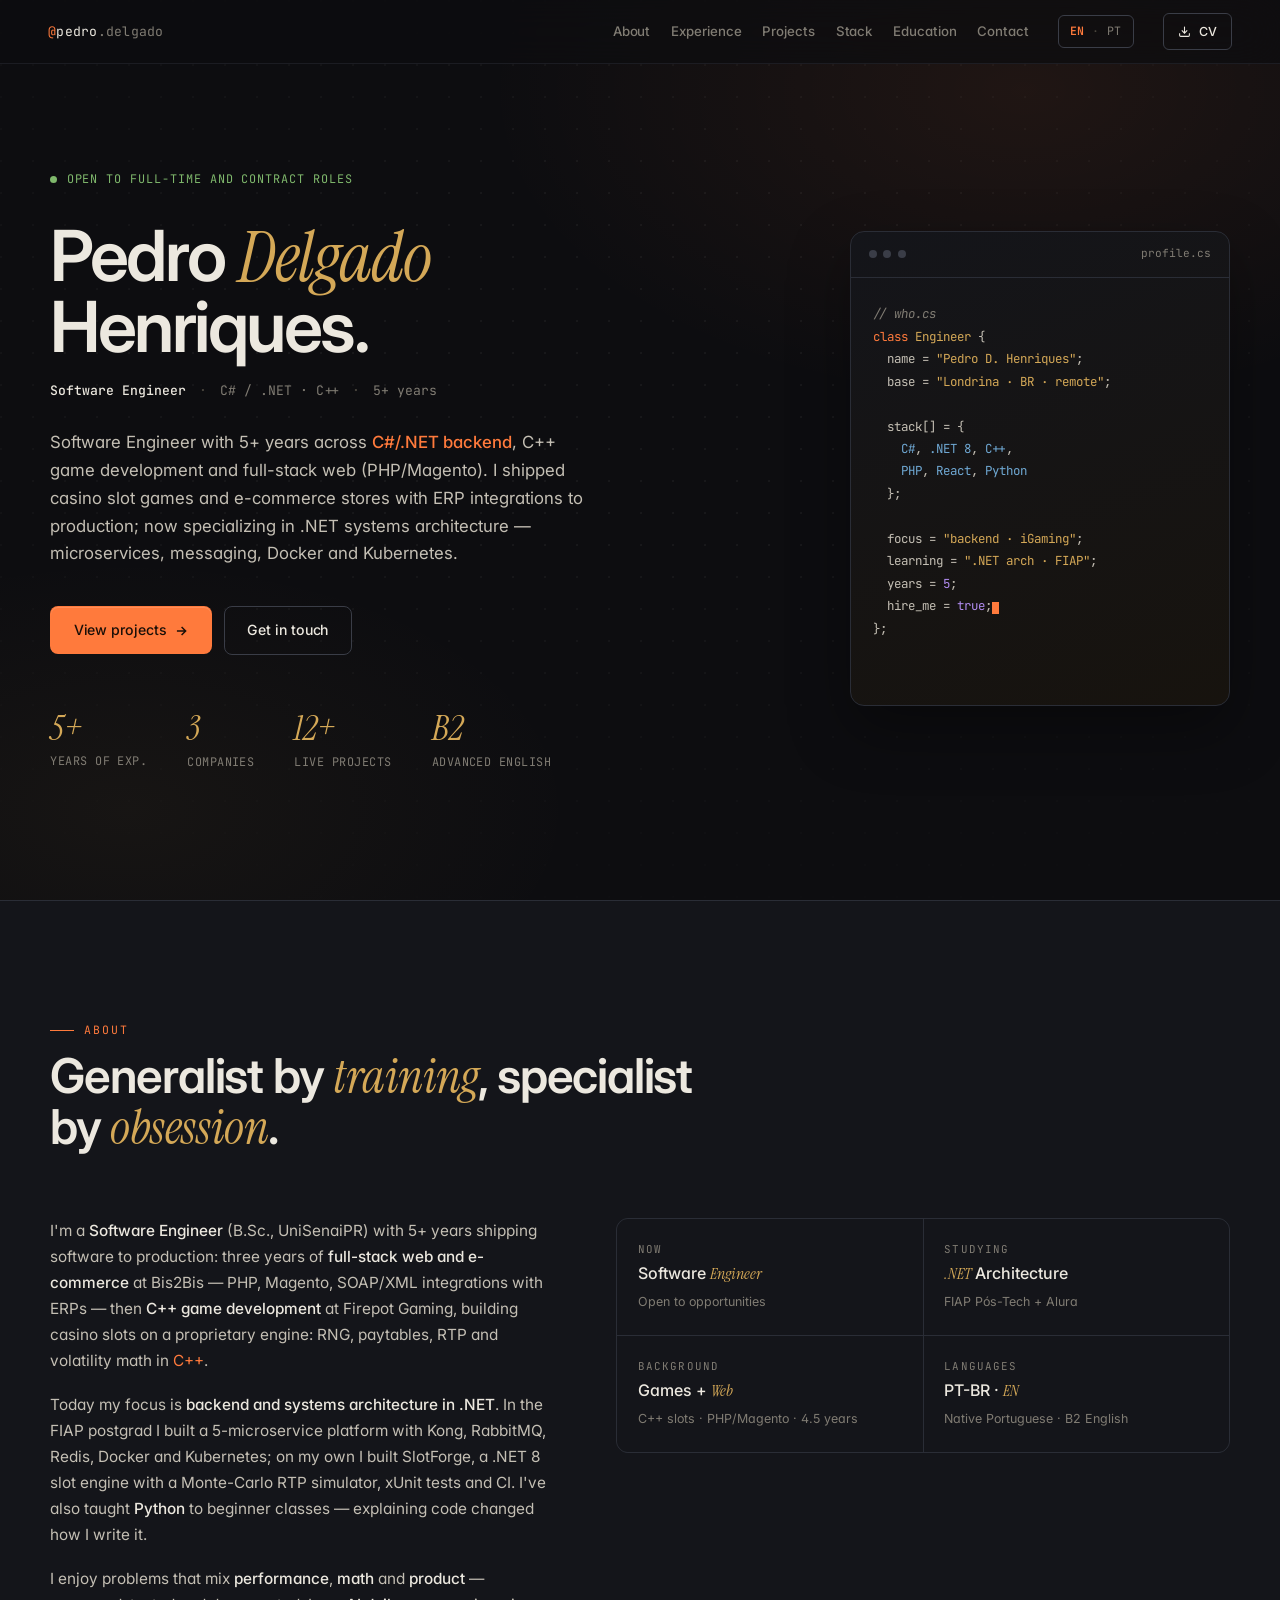
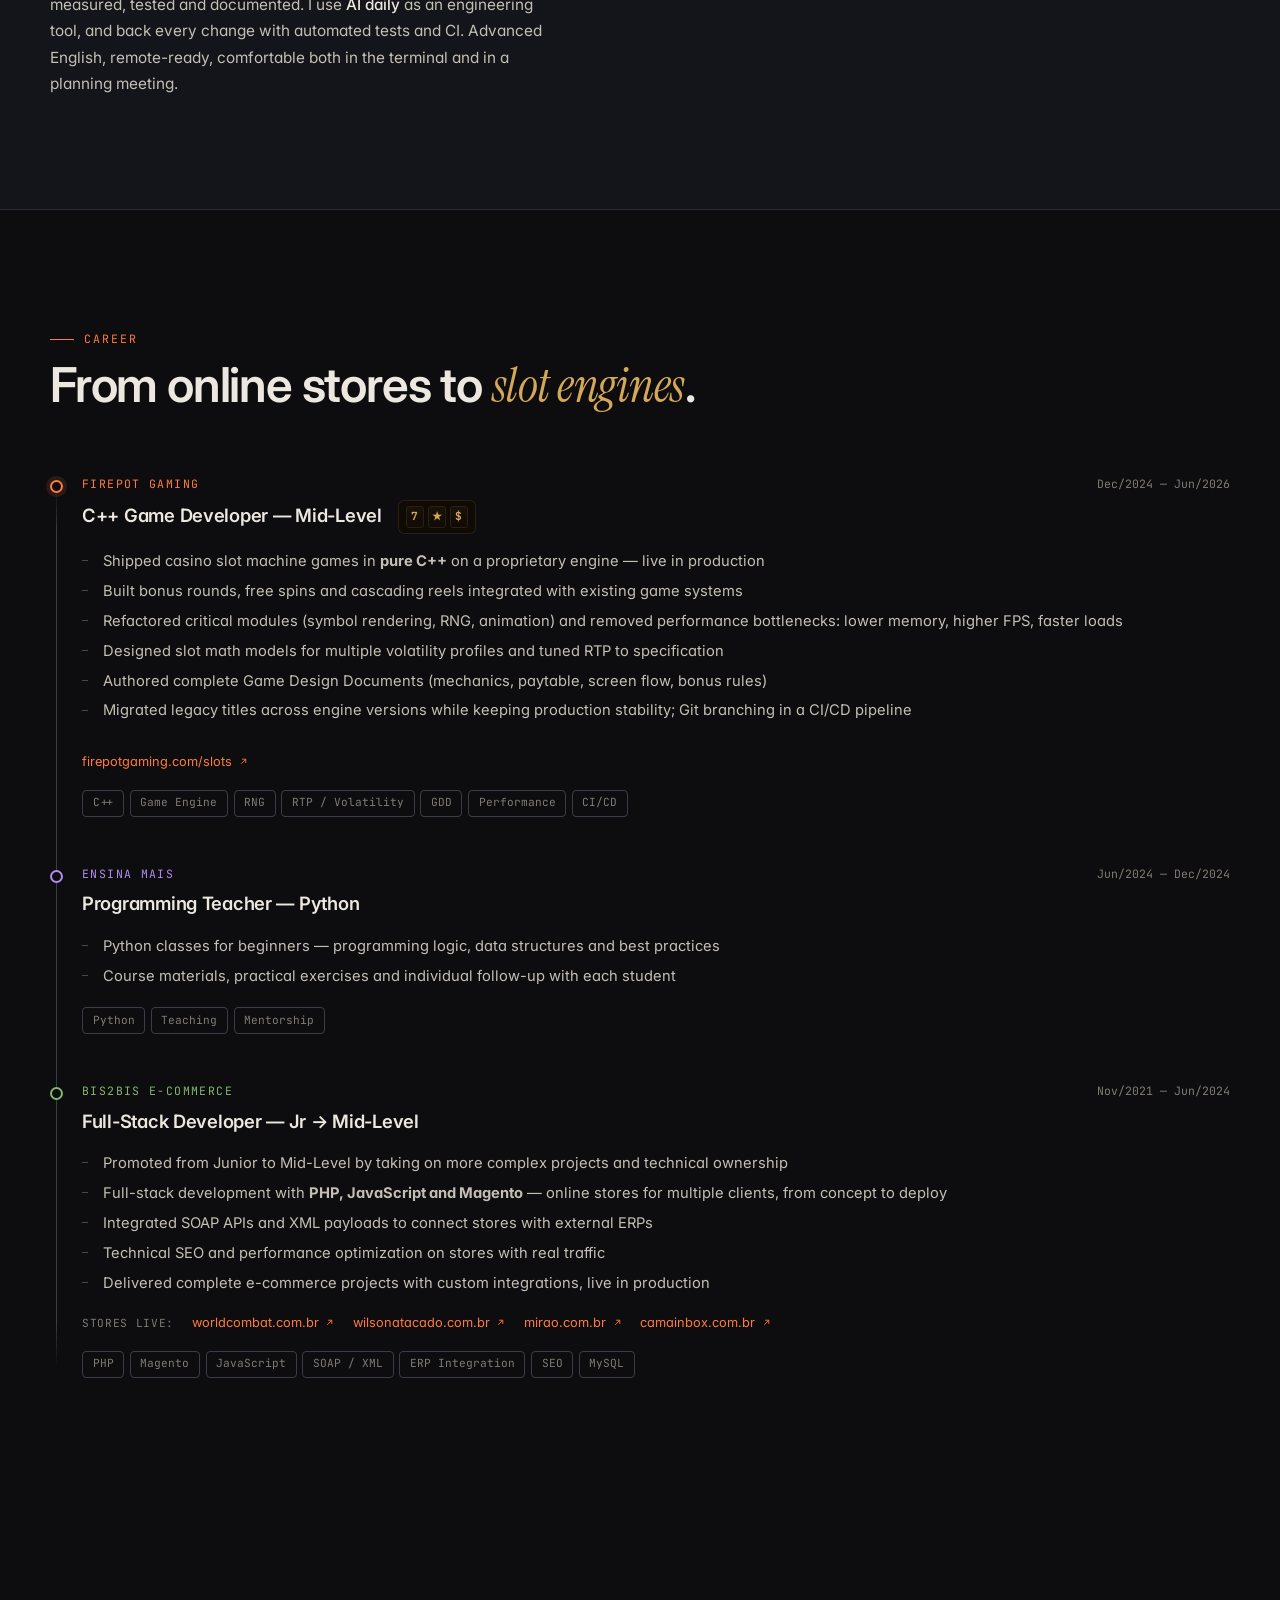
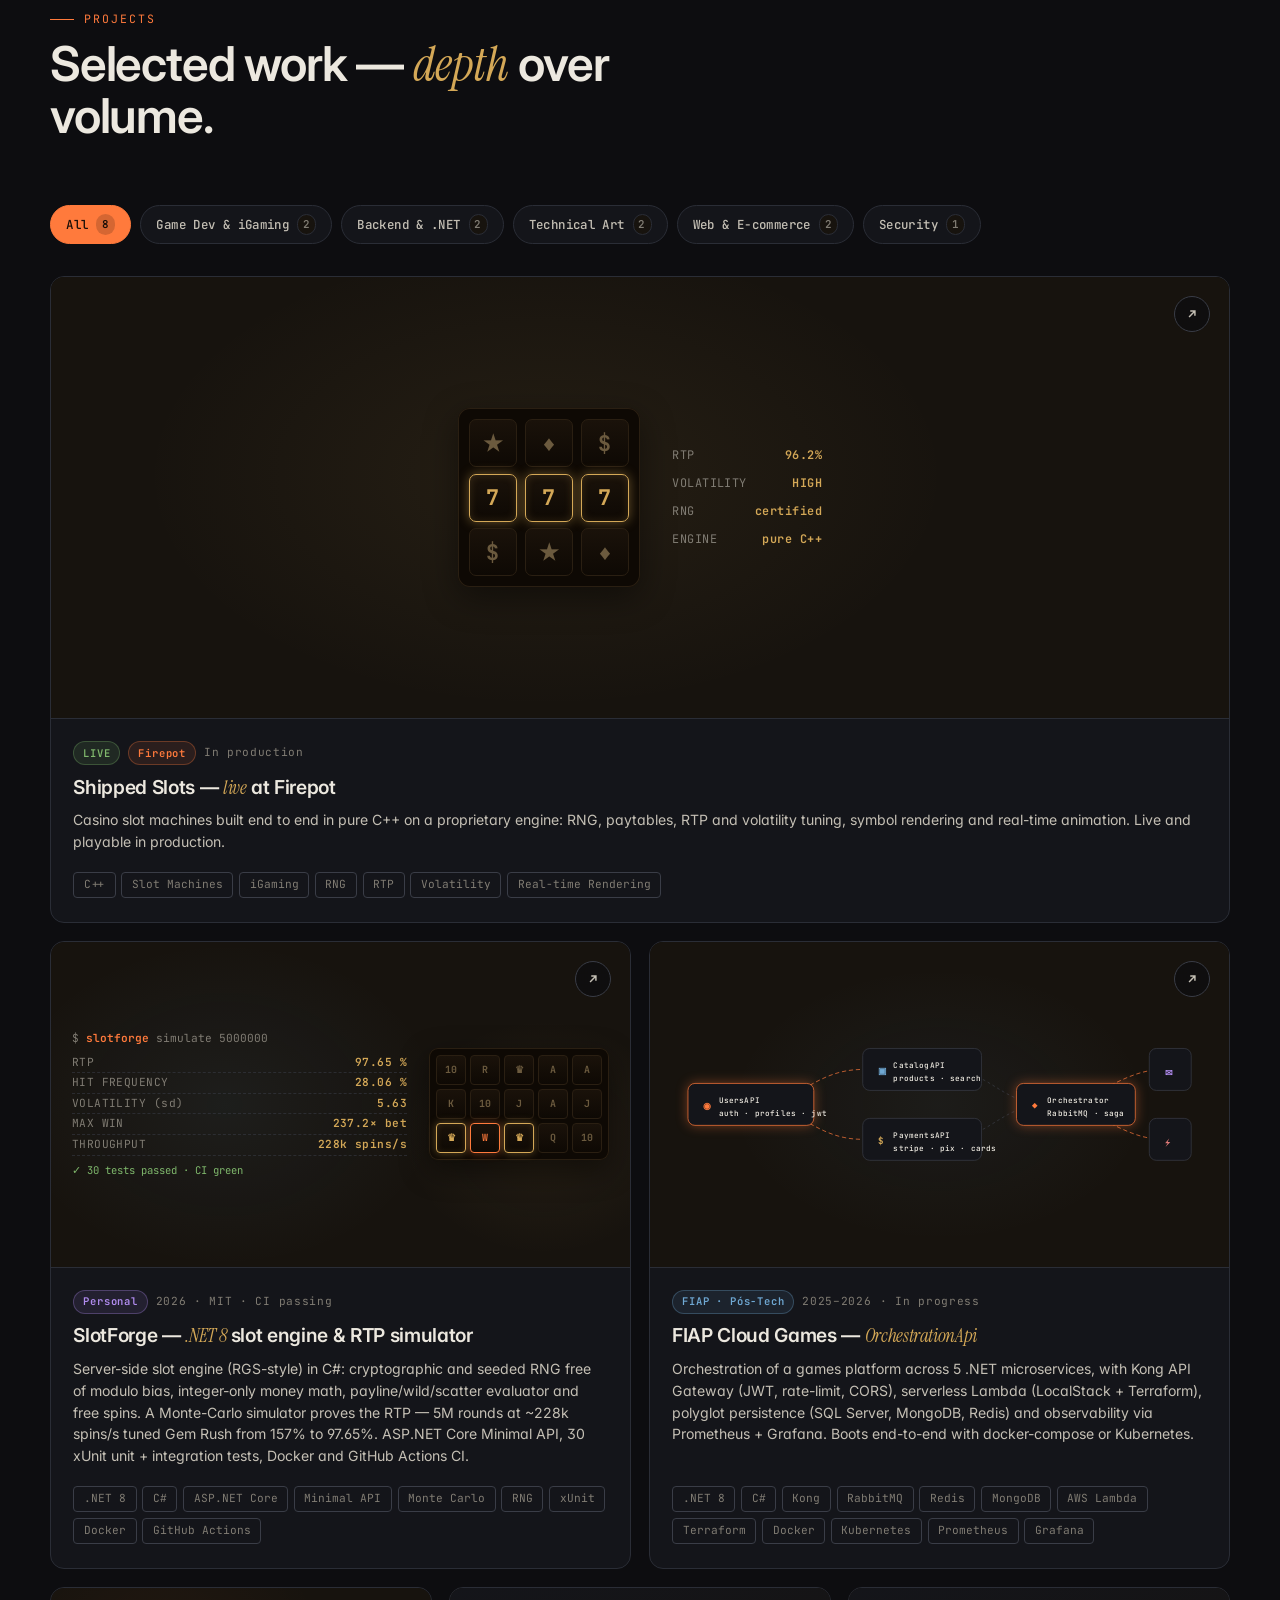
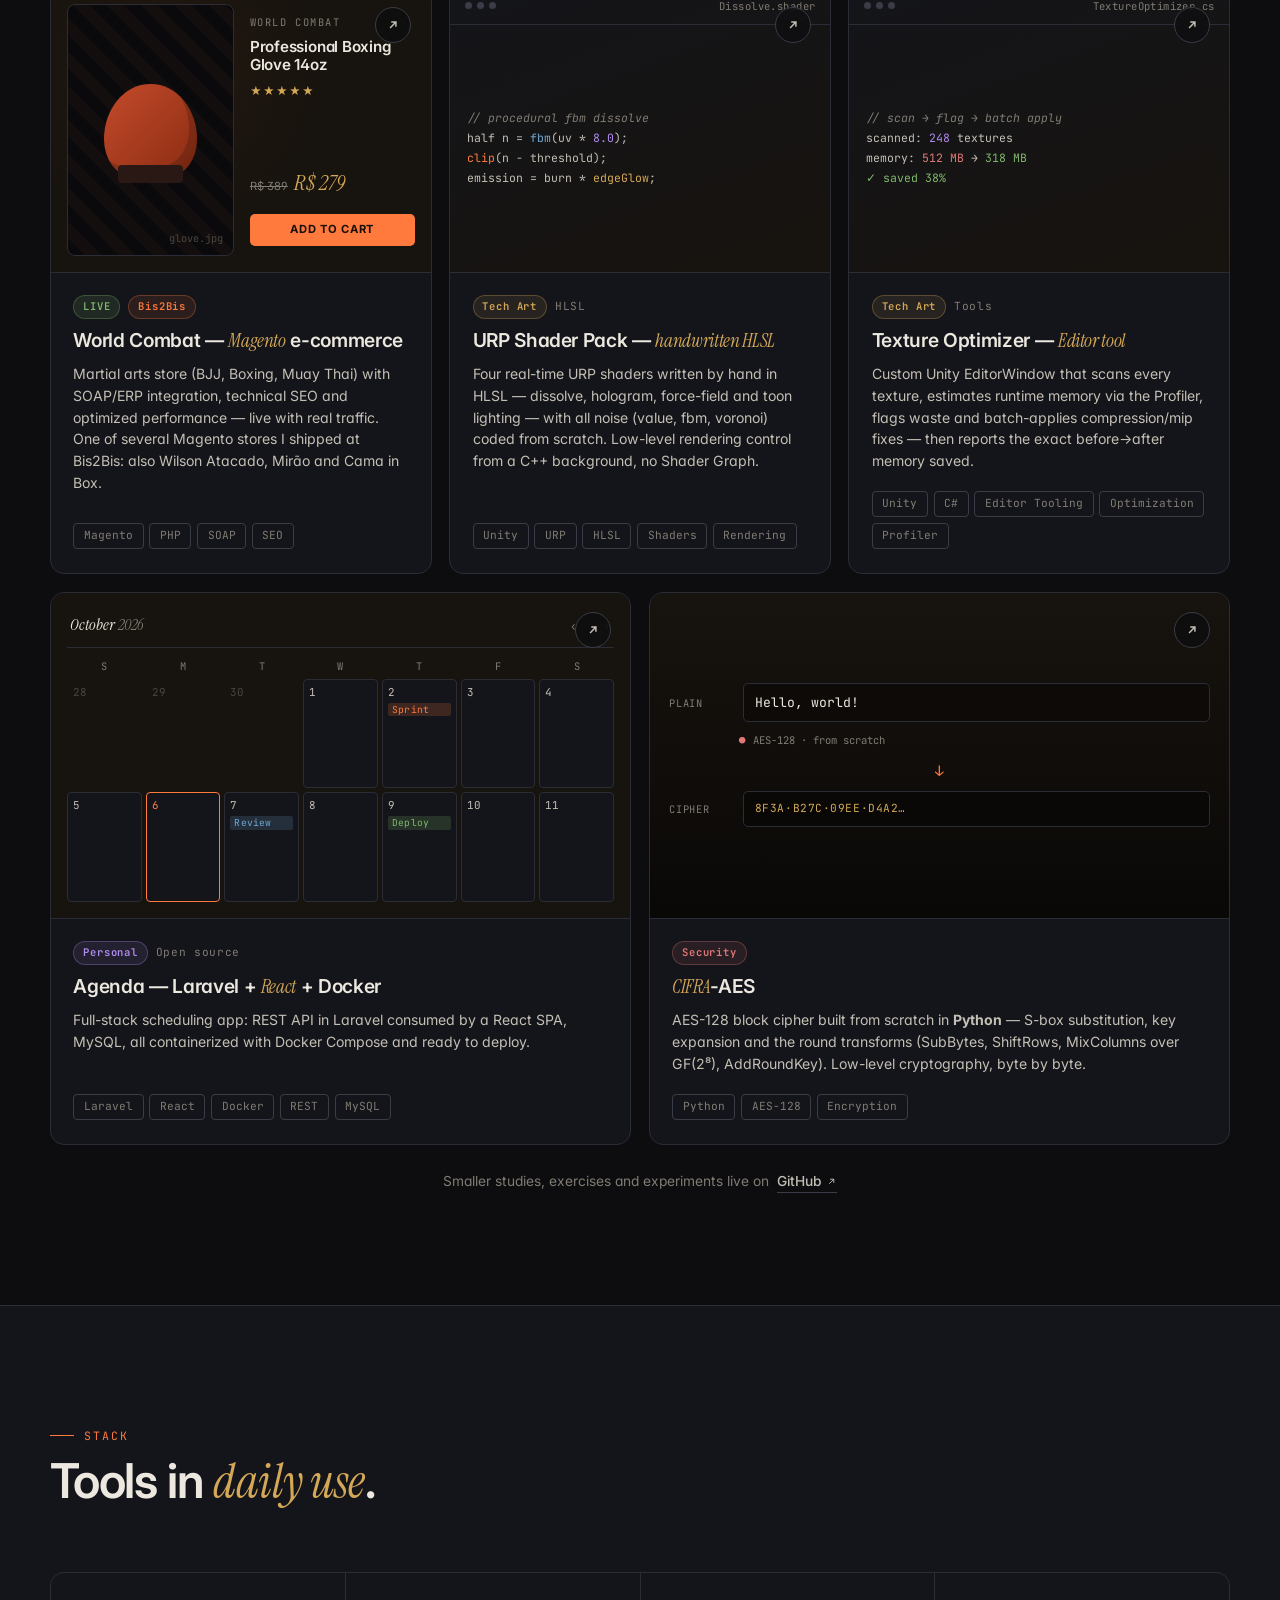
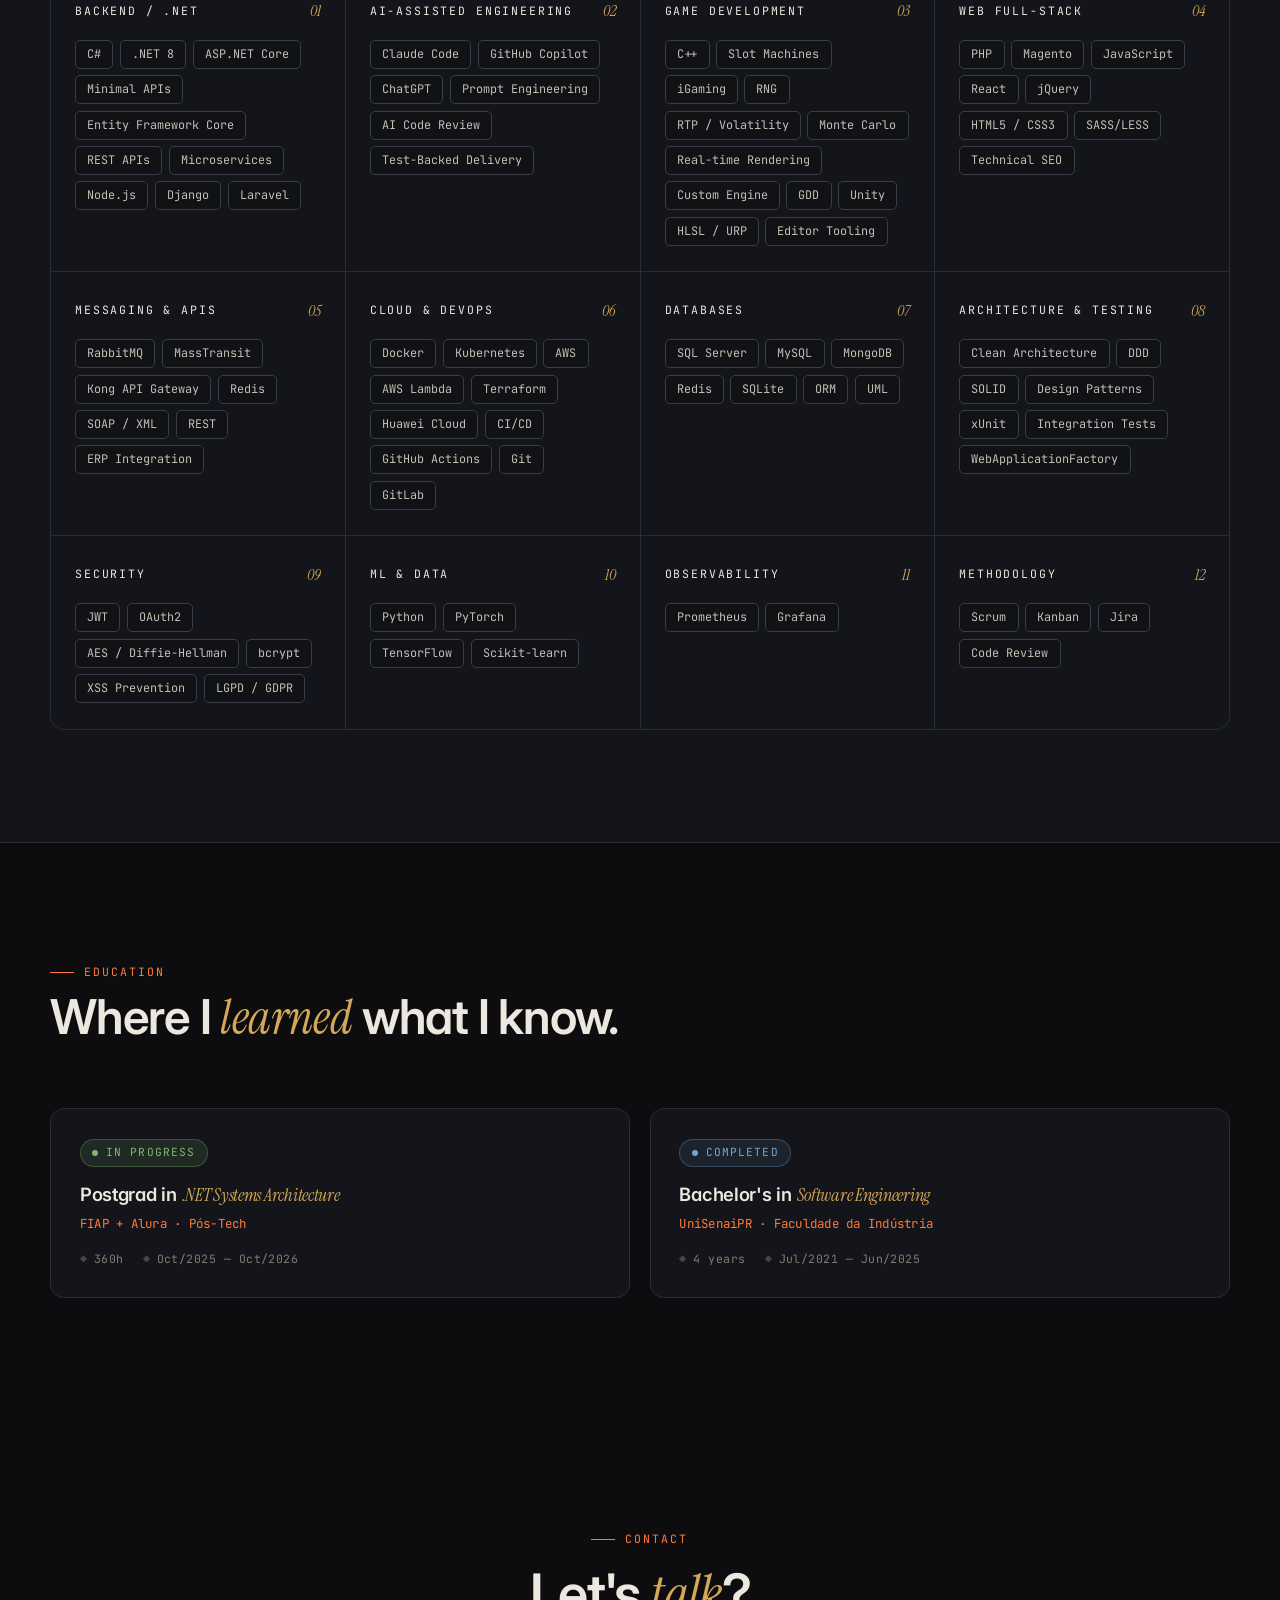
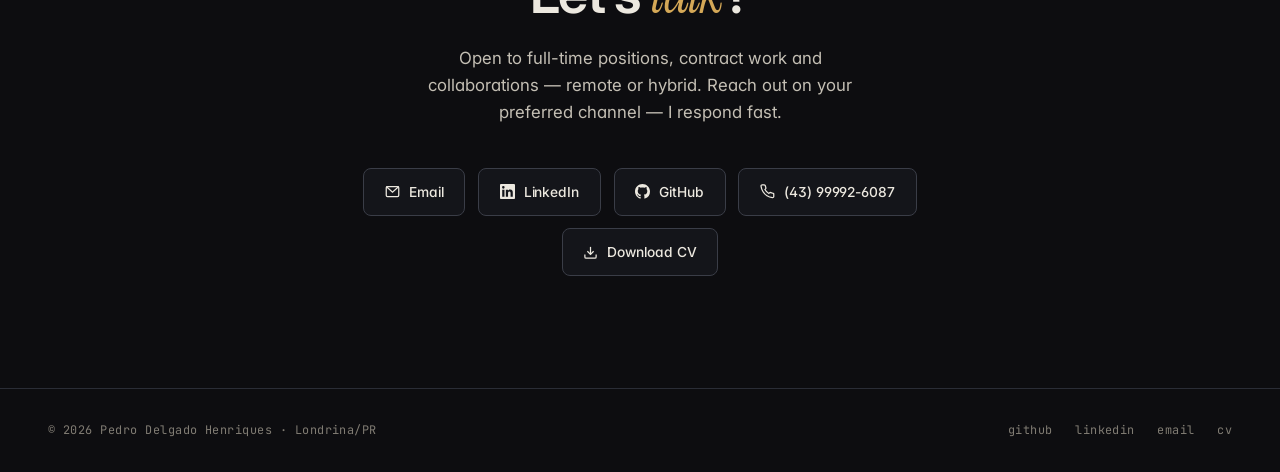
==== commit e707b127: "Add daily AI usage to CVs and portfolio, rewrite LinkedIn plan, fix CV build script CVs: one short A" ====
--- a/index.html
+++ b/index.html
@@ -185,7 +185,8 @@
         </p>
         <p data-i18n="about.p3">
           I enjoy problems that mix <strong>performance</strong>, <strong>math</strong> and <strong>product</strong>
-          — measured, tested and documented. Advanced English, remote-ready, comfortable both in the terminal and
+          — measured, tested and documented. I use <strong>AI daily</strong> as an engineering tool, and back every
+          change with automated tests and CI. Advanced English, remote-ready, comfortable both in the terminal and
           in a planning meeting.
         </p>
       </div>
@@ -745,8 +746,19 @@
       </div>
       <div class="skill-block reveal delay-1">
         <div class="skill-block-head">
+          <span class="skill-block-title" data-i18n="skills.ai">AI-Assisted Engineering</span>
+          <span class="num">02</span>
+        </div>
+        <div class="skill-tags">
+          <span class="stag">Claude Code</span><span class="stag">GitHub Copilot</span>
+          <span class="stag">ChatGPT</span><span class="stag">Prompt Engineering</span>
+          <span class="stag">AI Code Review</span><span class="stag">Test-Backed Delivery</span>
+        </div>
+      </div>
+      <div class="skill-block reveal delay-2">
+        <div class="skill-block-head">
           <span class="skill-block-title">Game Development</span>
-          <span class="num">02</span>
+          <span class="num">03</span>
         </div>
         <div class="skill-tags">
           <span class="stag">C++</span><span class="stag">Slot Machines</span>
@@ -760,7 +772,7 @@
       <div class="skill-block reveal delay-2">
         <div class="skill-block-head">
           <span class="skill-block-title">Web Full-Stack</span>
-          <span class="num">03</span>
+          <span class="num">04</span>
         </div>
         <div class="skill-tags">
           <span class="stag">PHP</span><span class="stag">Magento</span>
@@ -772,7 +784,7 @@
       <div class="skill-block reveal">
         <div class="skill-block-head">
           <span class="skill-block-title" data-i18n="skills.messaging">Messaging & APIs</span>
-          <span class="num">04</span>
+          <span class="num">05</span>
         </div>
         <div class="skill-tags">
           <span class="stag">RabbitMQ</span><span class="stag">MassTransit</span>
@@ -784,7 +796,7 @@
       <div class="skill-block reveal delay-1">
         <div class="skill-block-head">
           <span class="skill-block-title">Cloud & DevOps</span>
-          <span class="num">05</span>
+          <span class="num">06</span>
         </div>
         <div class="skill-tags">
           <span class="stag">Docker</span><span class="stag">Kubernetes</span>
@@ -797,7 +809,7 @@
       <div class="skill-block reveal delay-2">
         <div class="skill-block-head">
           <span class="skill-block-title" data-i18n="skills.db">Databases</span>
-          <span class="num">06</span>
+          <span class="num">07</span>
         </div>
         <div class="skill-tags">
           <span class="stag">SQL Server</span><span class="stag">MySQL</span>
@@ -809,7 +821,7 @@
       <div class="skill-block reveal">
         <div class="skill-block-head">
           <span class="skill-block-title" data-i18n="skills.arch">Architecture & Testing</span>
-          <span class="num">07</span>
+          <span class="num">08</span>
         </div>
         <div class="skill-tags">
           <span class="stag">Clean Architecture</span><span class="stag">DDD</span>
@@ -821,7 +833,7 @@
       <div class="skill-block reveal delay-1">
         <div class="skill-block-head">
           <span class="skill-block-title" data-i18n="skills.security">Security</span>
-          <span class="num">08</span>
+          <span class="num">09</span>
         </div>
         <div class="skill-tags">
           <span class="stag">JWT</span><span class="stag">OAuth2</span>
@@ -832,7 +844,7 @@
       <div class="skill-block reveal delay-2">
         <div class="skill-block-head">
           <span class="skill-block-title">ML & Data</span>
-          <span class="num">09</span>
+          <span class="num">10</span>
         </div>
         <div class="skill-tags">
           <span class="stag">Python</span><span class="stag">PyTorch</span>
@@ -842,7 +854,7 @@
       <div class="skill-block reveal">
         <div class="skill-block-head">
           <span class="skill-block-title" data-i18n="skills.observability">Observability</span>
-          <span class="num">10</span>
+          <span class="num">11</span>
         </div>
         <div class="skill-tags">
           <span class="stag">Prometheus</span><span class="stag">Grafana</span>
@@ -851,7 +863,7 @@
       <div class="skill-block reveal delay-1">
         <div class="skill-block-head">
           <span class="skill-block-title" data-i18n="skills.methodology">Methodology</span>
-          <span class="num">11</span>
+          <span class="num">12</span>
         </div>
         <div class="skill-tags">
           <span class="stag">Scrum</span><span class="stag">Kanban</span>
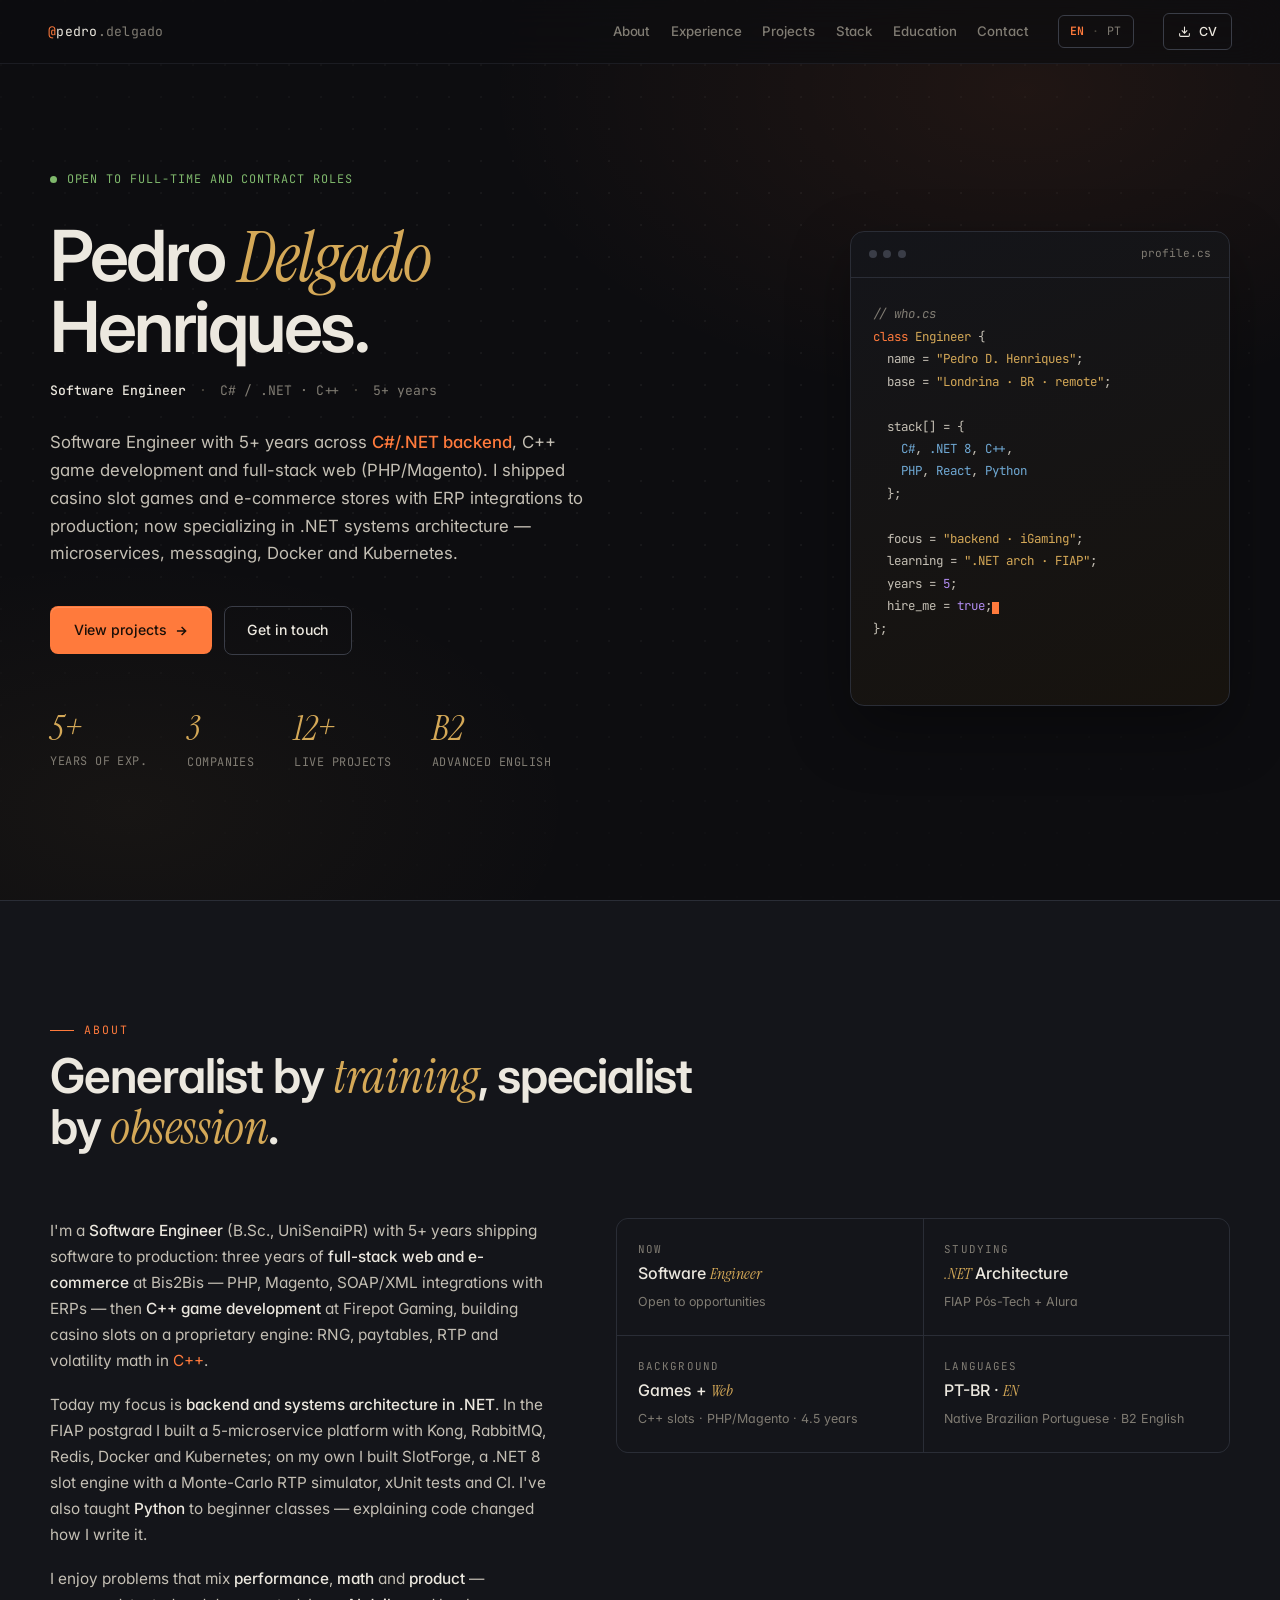
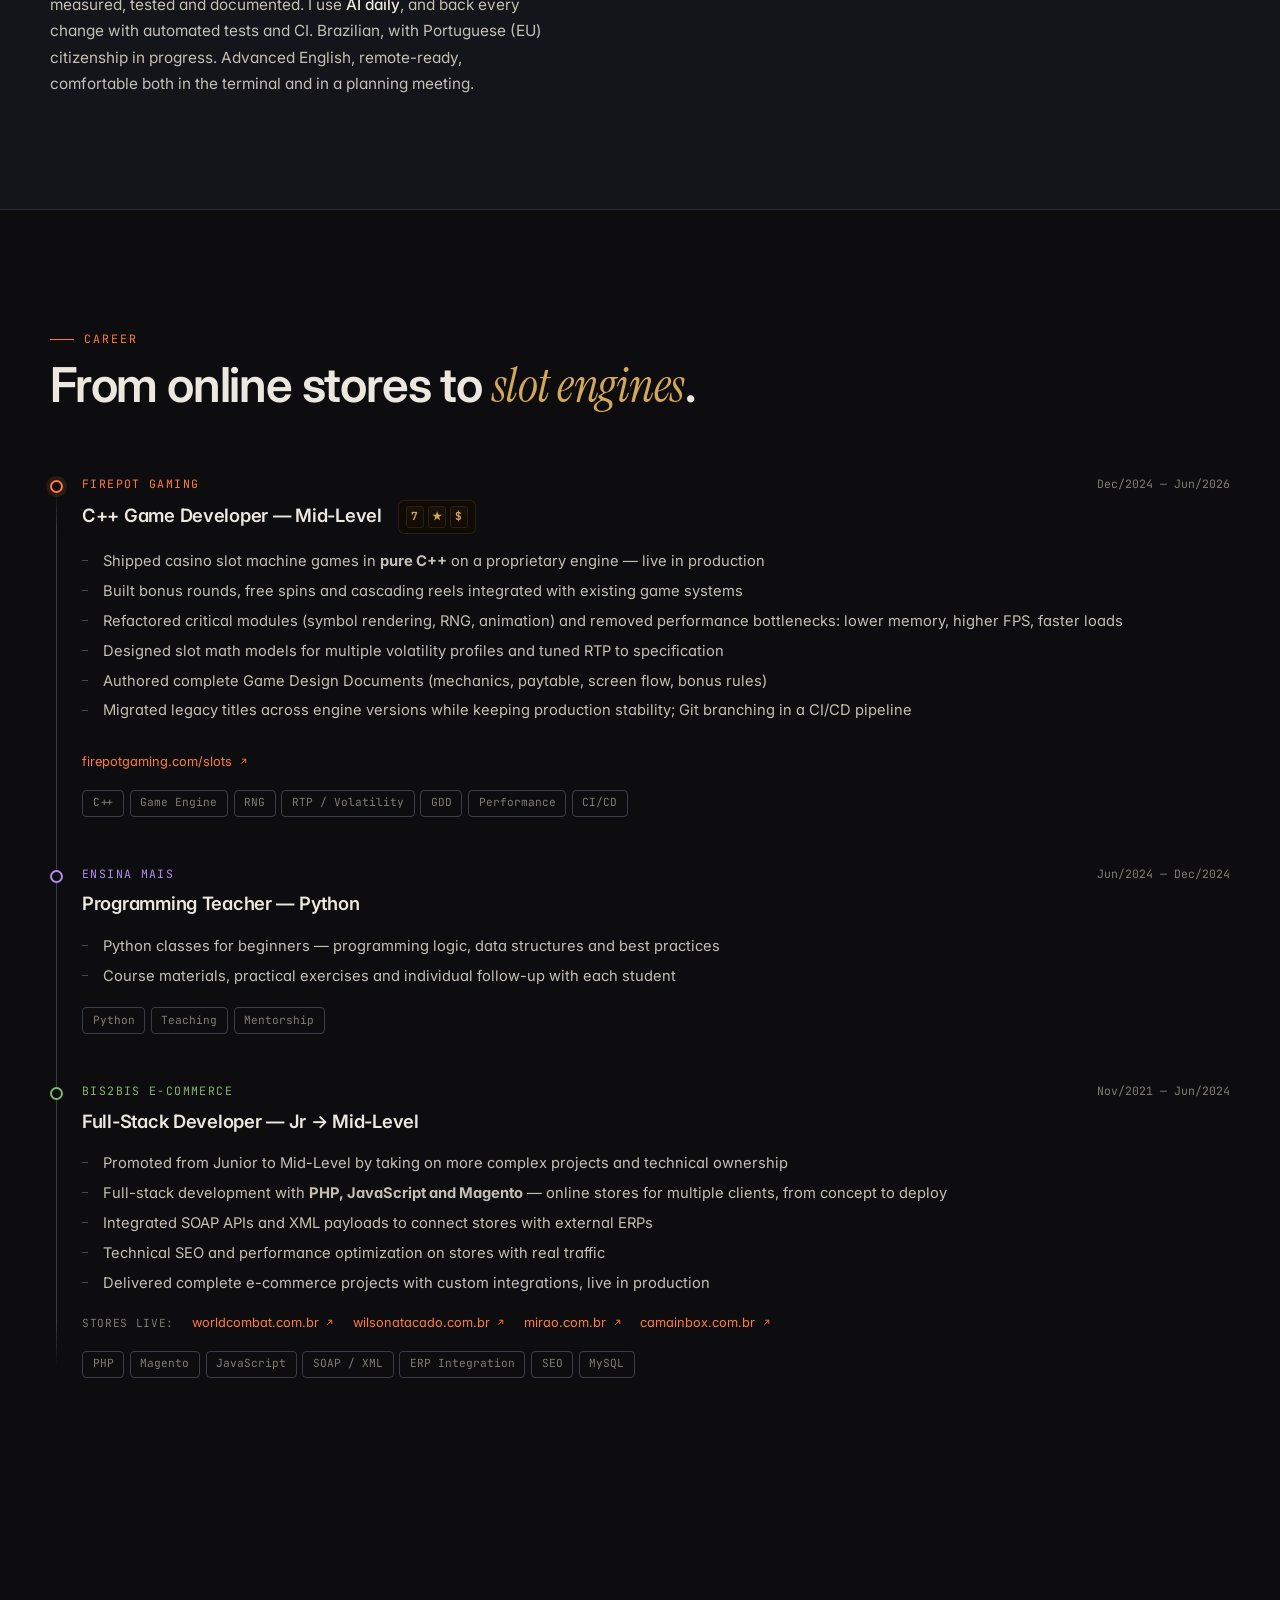
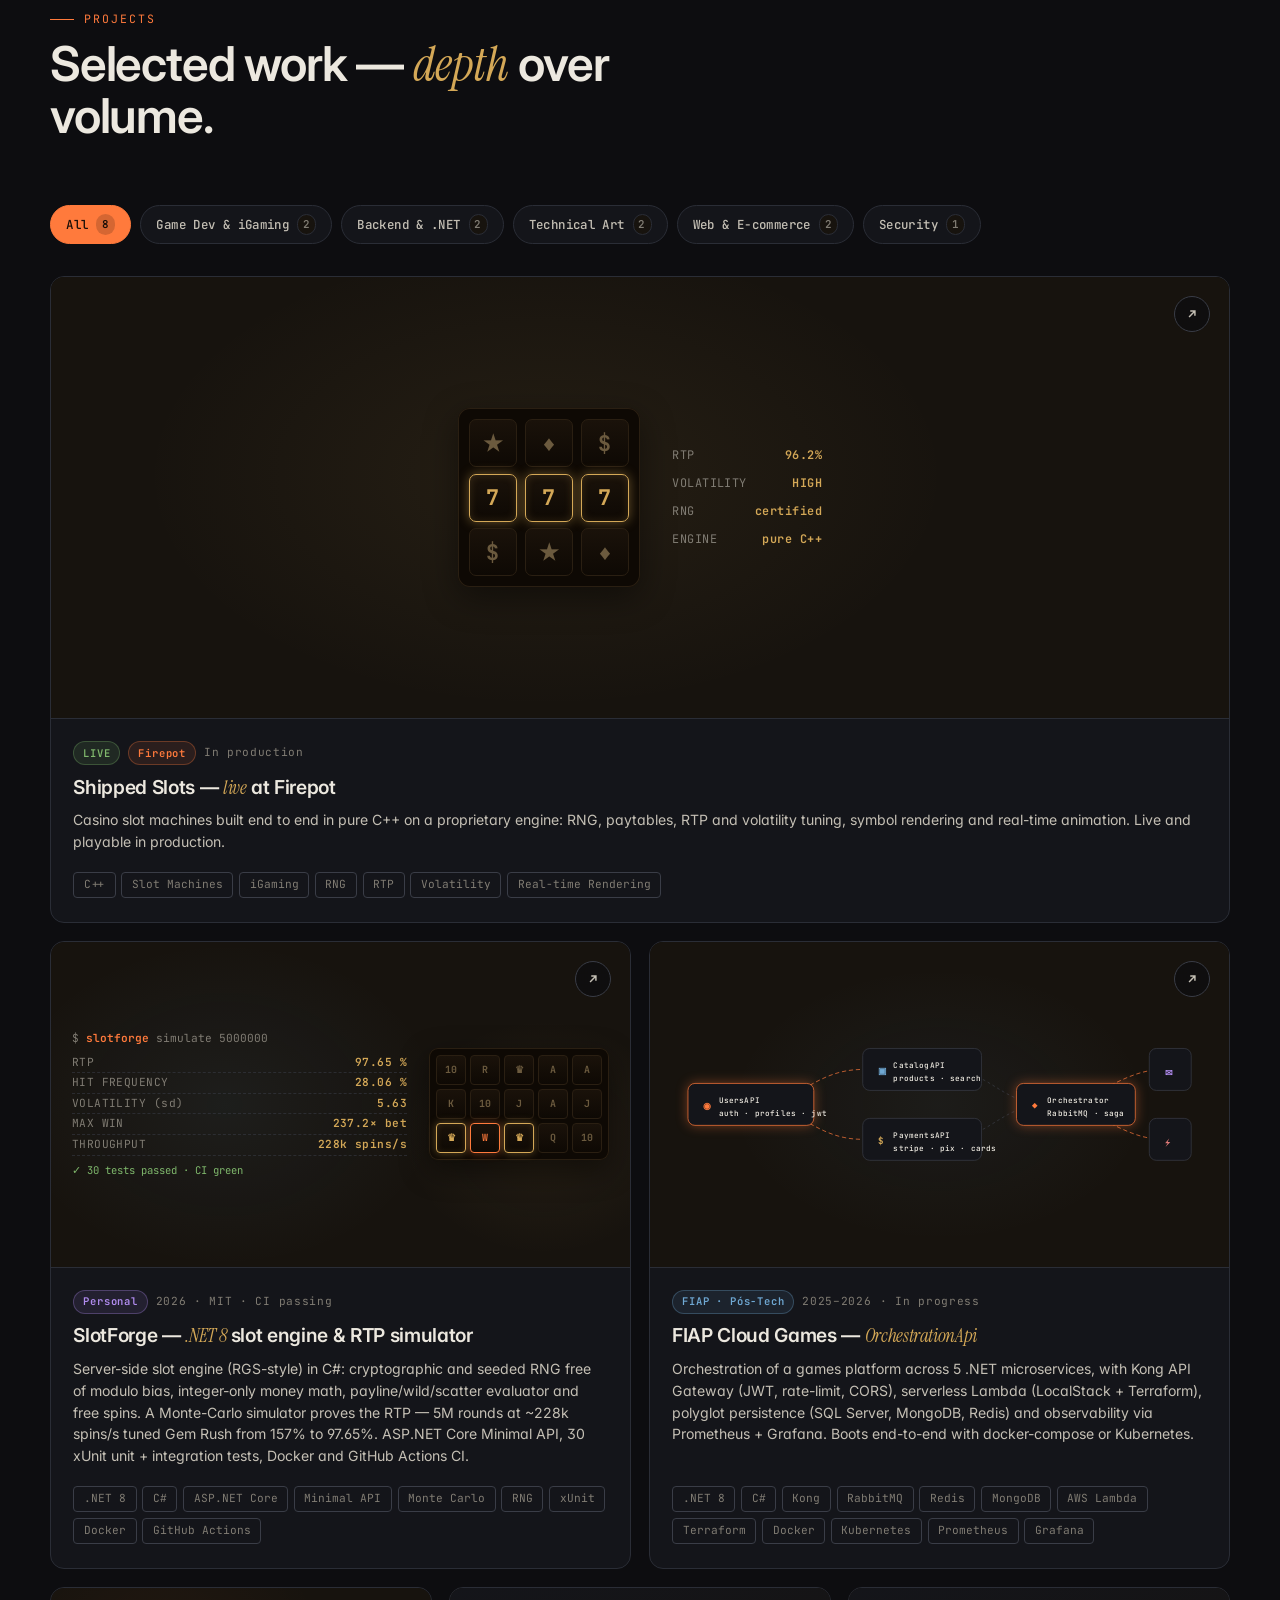
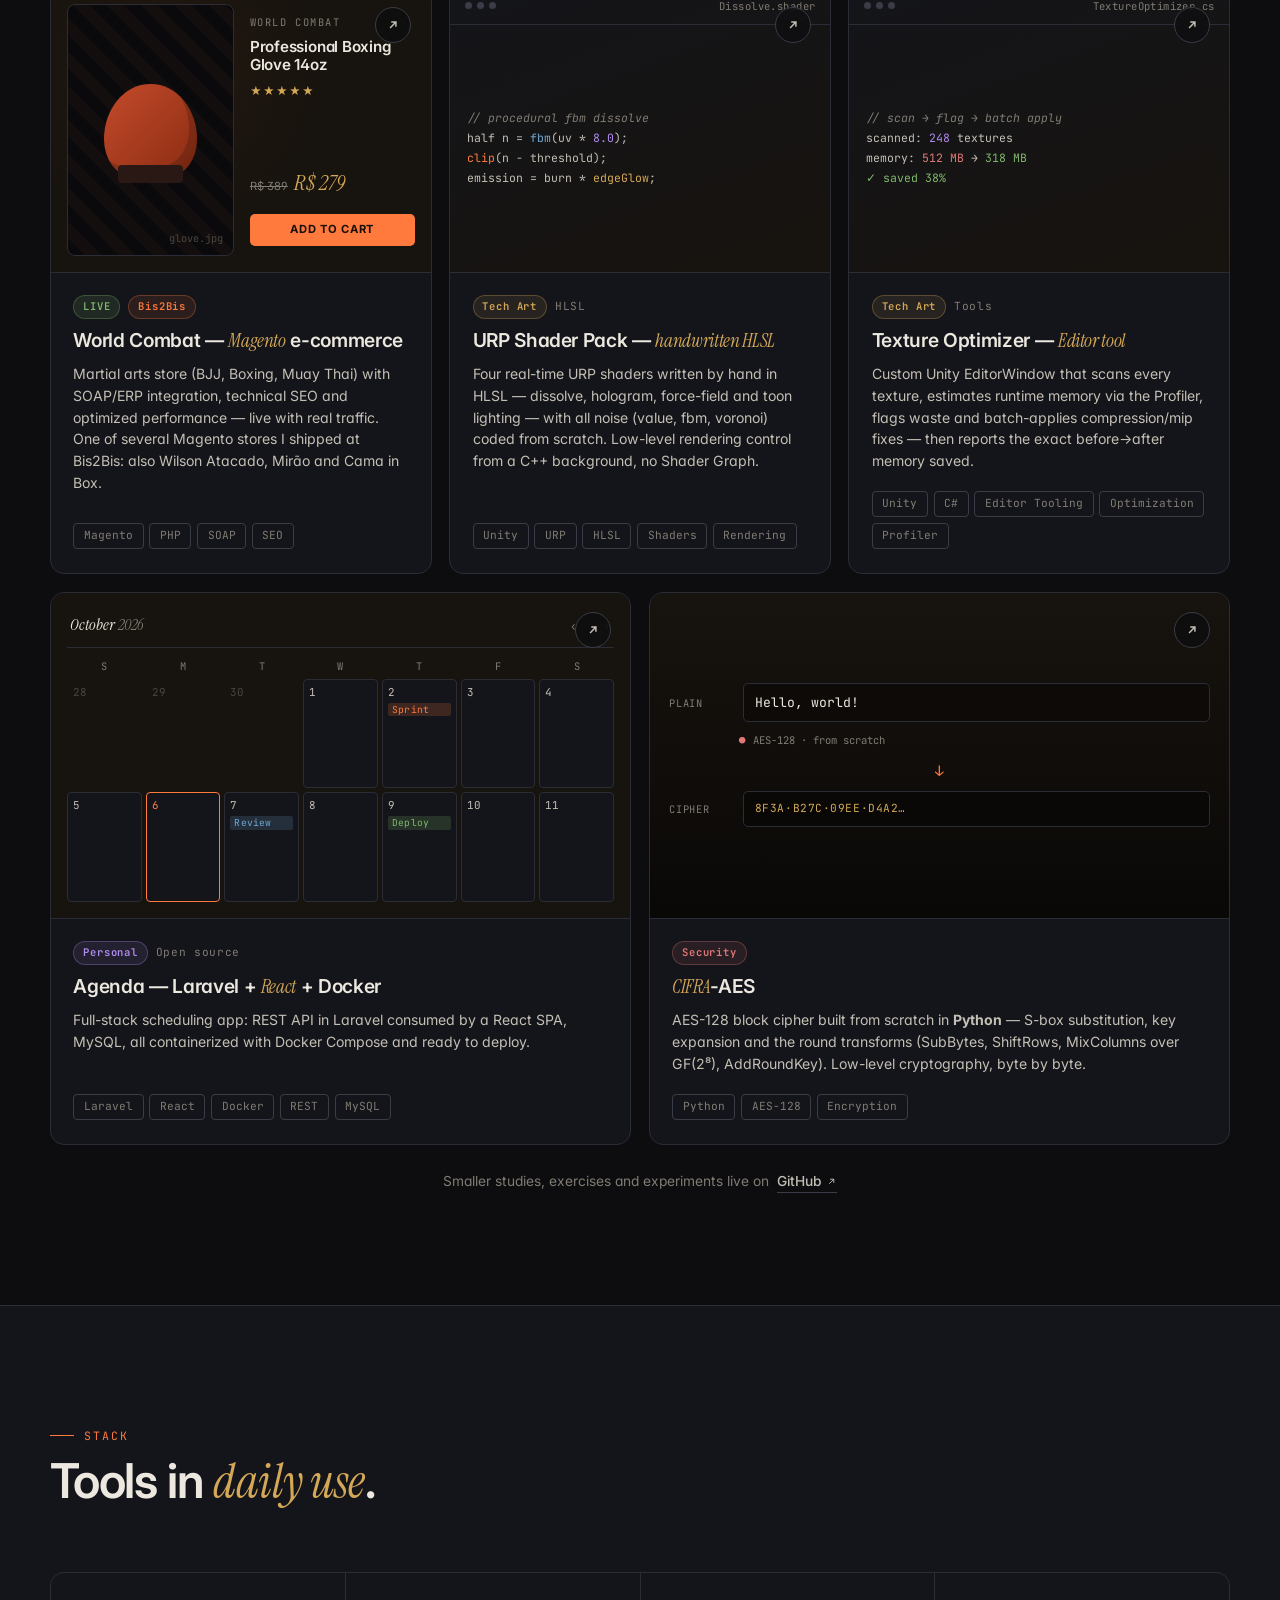
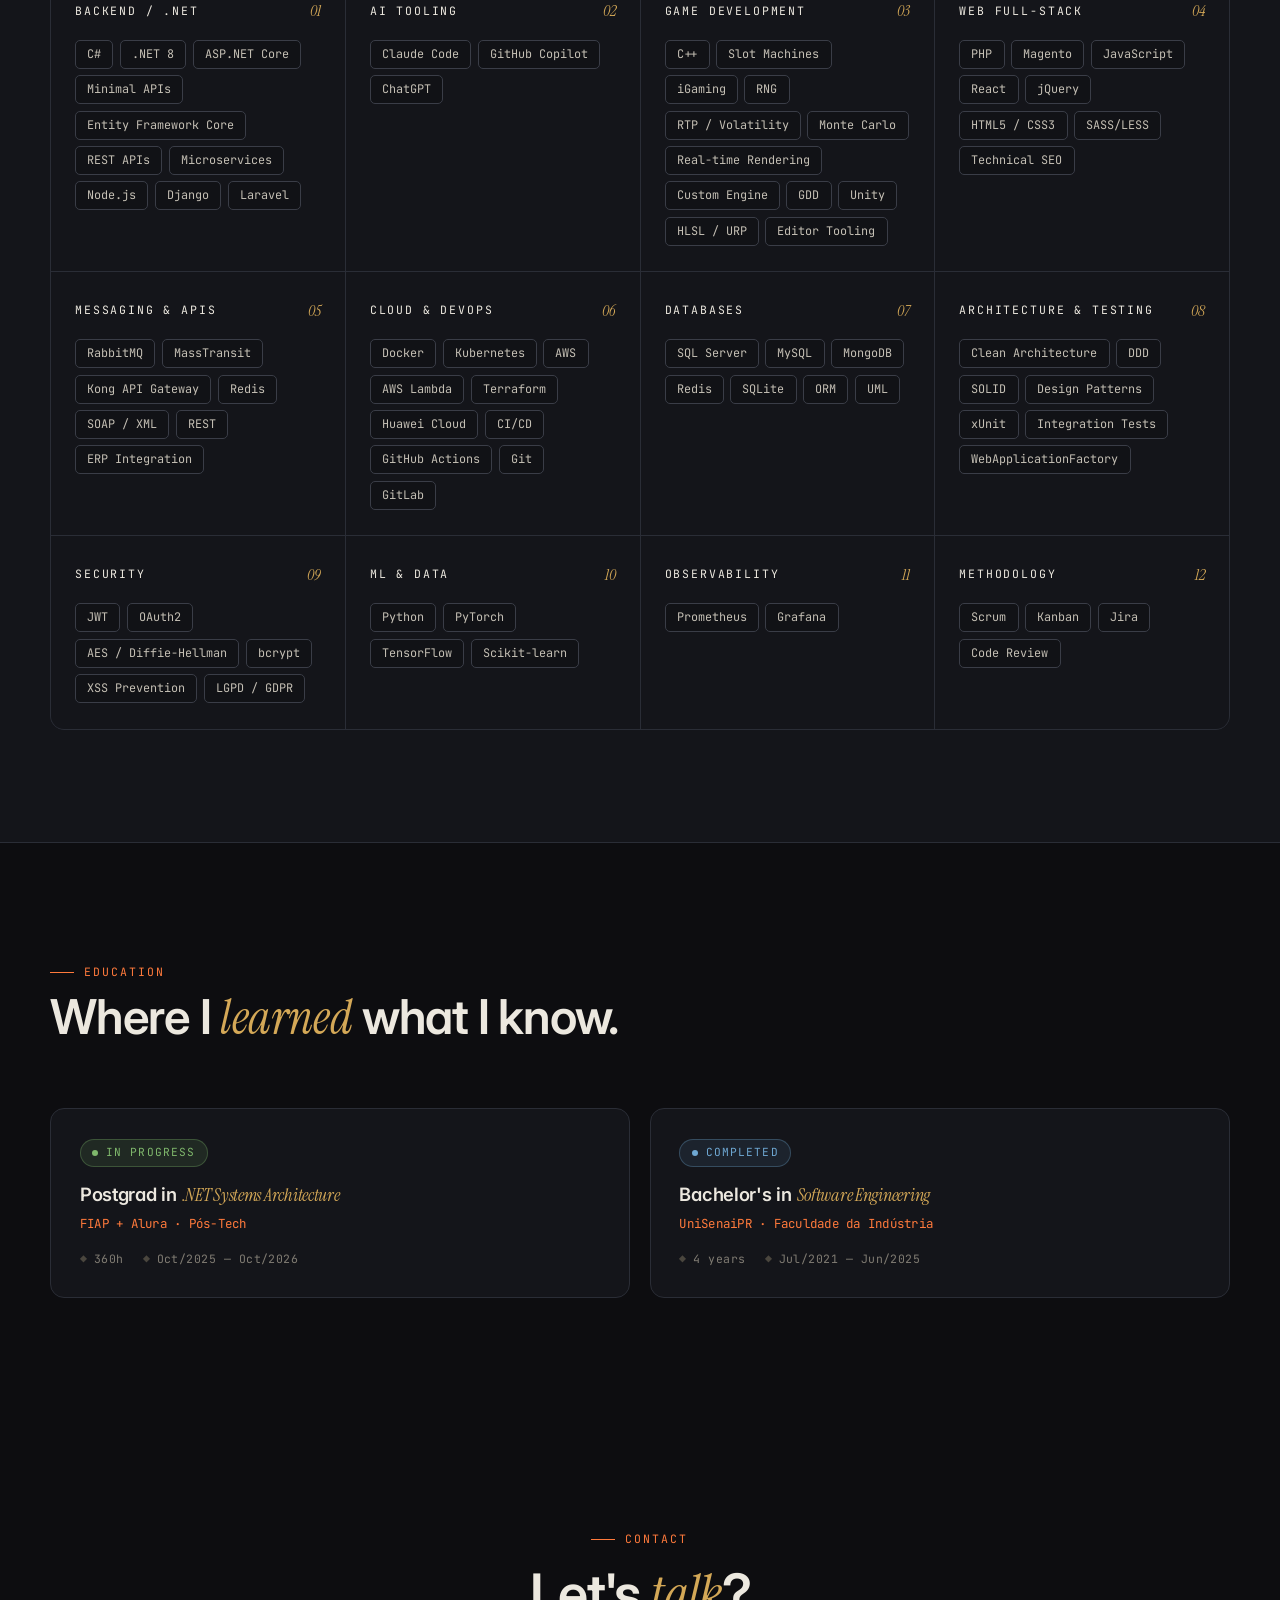
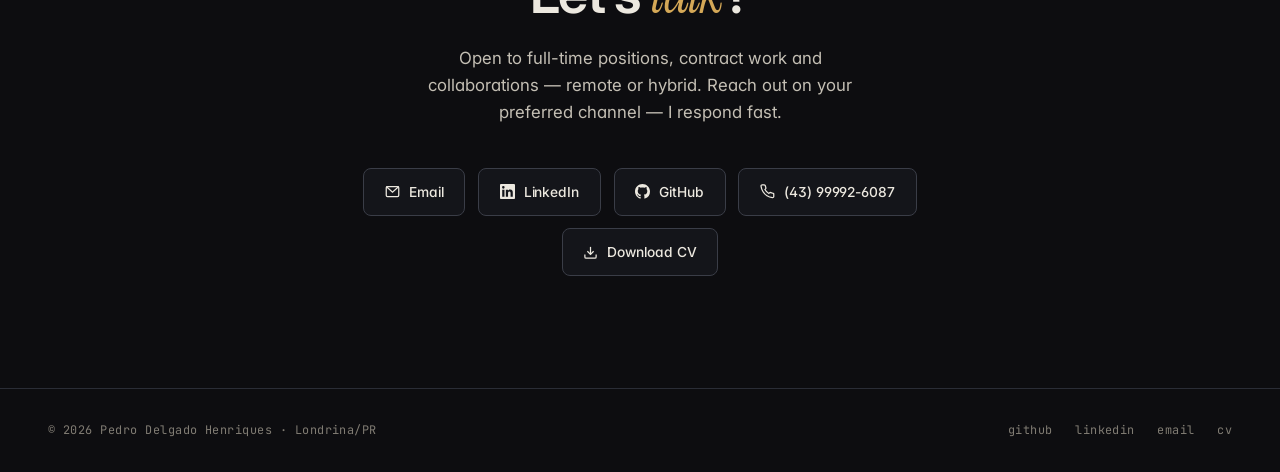
==== commit 16982fc3: "Plain AI mention, Brazilian Portuguese, PT citizenship in progress AI: keep a single factual "daily " ====
--- a/index.html
+++ b/index.html
@@ -185,9 +185,9 @@
         </p>
         <p data-i18n="about.p3">
           I enjoy problems that mix <strong>performance</strong>, <strong>math</strong> and <strong>product</strong>
-          — measured, tested and documented. I use <strong>AI daily</strong> as an engineering tool, and back every
-          change with automated tests and CI. Advanced English, remote-ready, comfortable both in the terminal and
-          in a planning meeting.
+          — measured, tested and documented. I use <strong>AI daily</strong>, and back every change with automated
+          tests and CI. Brazilian, with Portuguese (EU) citizenship in progress. Advanced English, remote-ready,
+          comfortable both in the terminal and in a planning meeting.
         </p>
       </div>
 
@@ -210,7 +210,7 @@
         <div class="fact">
           <div class="fact-label" data-i18n="about.fact.lang.label">Languages</div>
           <div class="fact-val" data-i18n="about.fact.lang.val">PT-BR · <span class="pop">EN</span></div>
-          <div class="fact-sub" data-i18n="about.fact.lang.sub">Native Portuguese · B2 English</div>
+          <div class="fact-sub" data-i18n="about.fact.lang.sub">Native Brazilian Portuguese · B2 English</div>
         </div>
       </div>
     </div>
@@ -746,13 +746,12 @@
       </div>
       <div class="skill-block reveal delay-1">
         <div class="skill-block-head">
-          <span class="skill-block-title" data-i18n="skills.ai">AI-Assisted Engineering</span>
+          <span class="skill-block-title" data-i18n="skills.ai">AI Tooling</span>
           <span class="num">02</span>
         </div>
         <div class="skill-tags">
           <span class="stag">Claude Code</span><span class="stag">GitHub Copilot</span>
-          <span class="stag">ChatGPT</span><span class="stag">Prompt Engineering</span>
-          <span class="stag">AI Code Review</span><span class="stag">Test-Backed Delivery</span>
+          <span class="stag">ChatGPT</span>
         </div>
       </div>
       <div class="skill-block reveal delay-2">
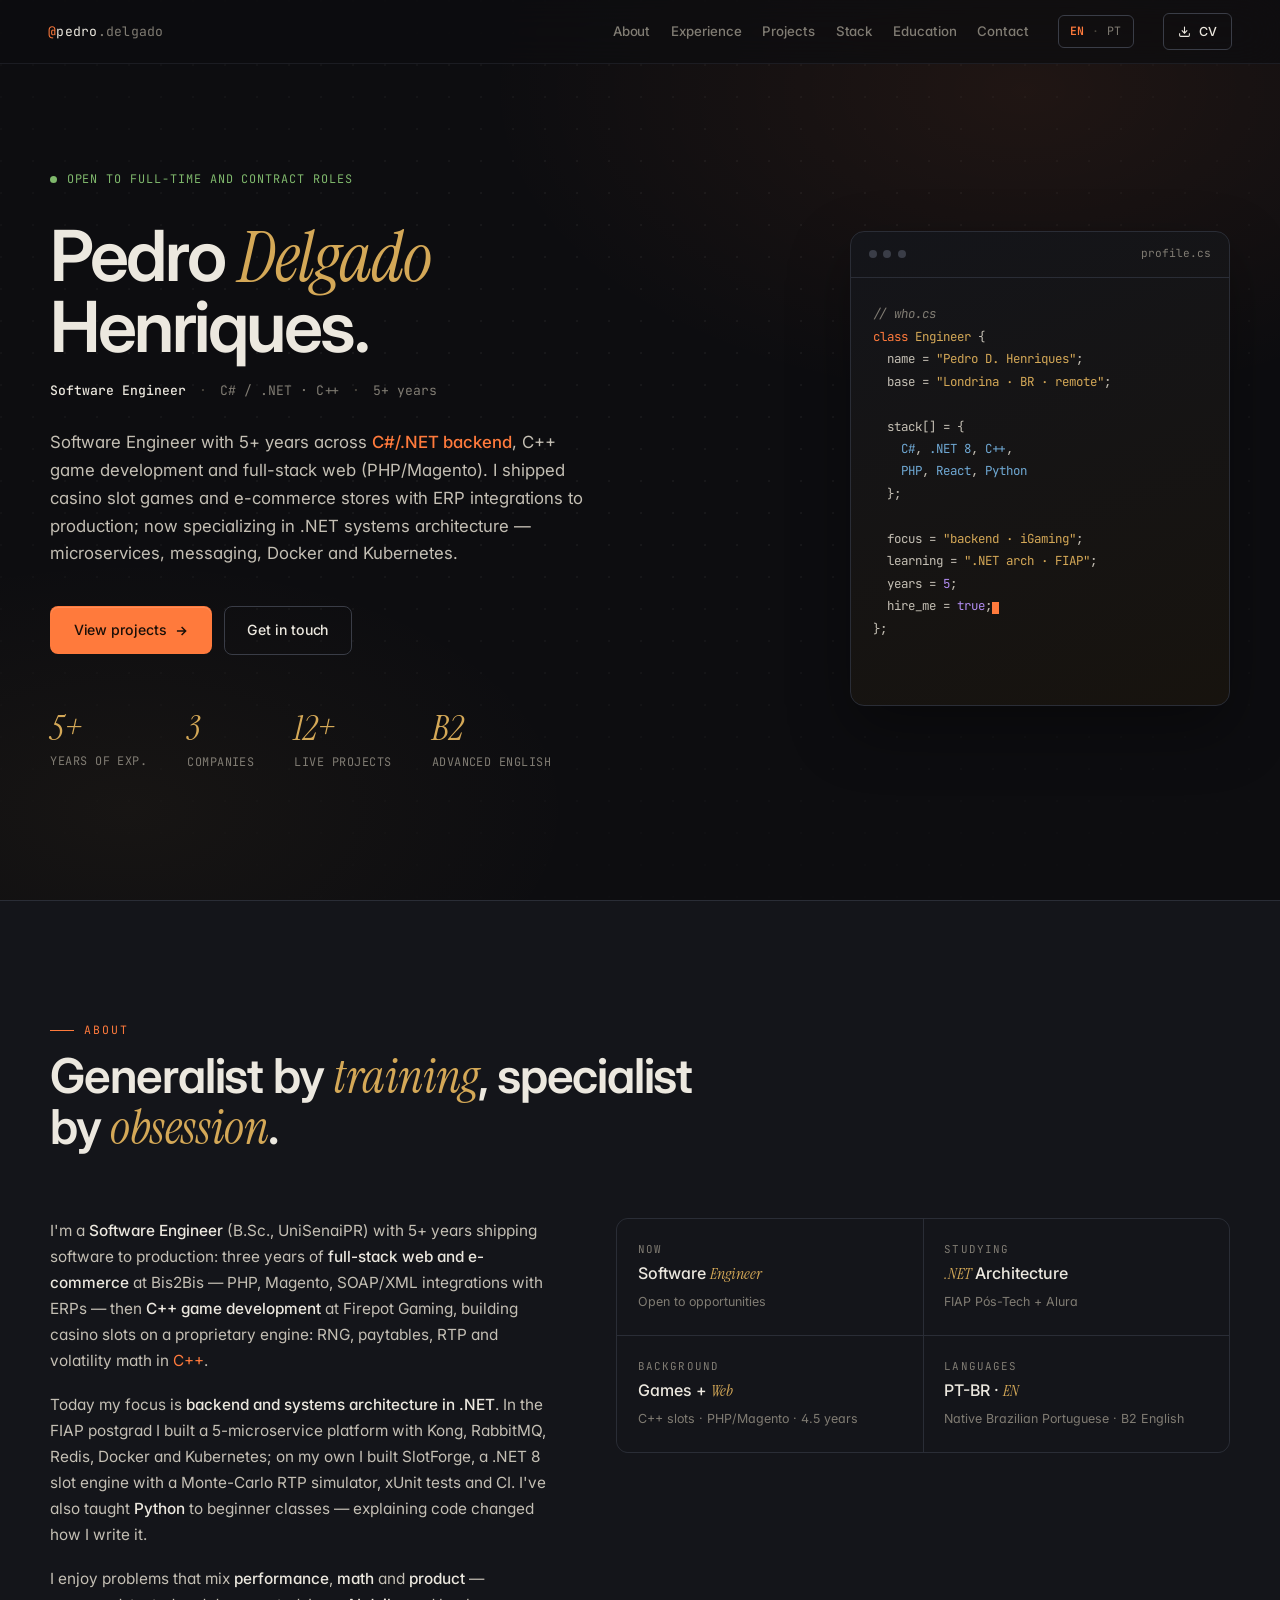
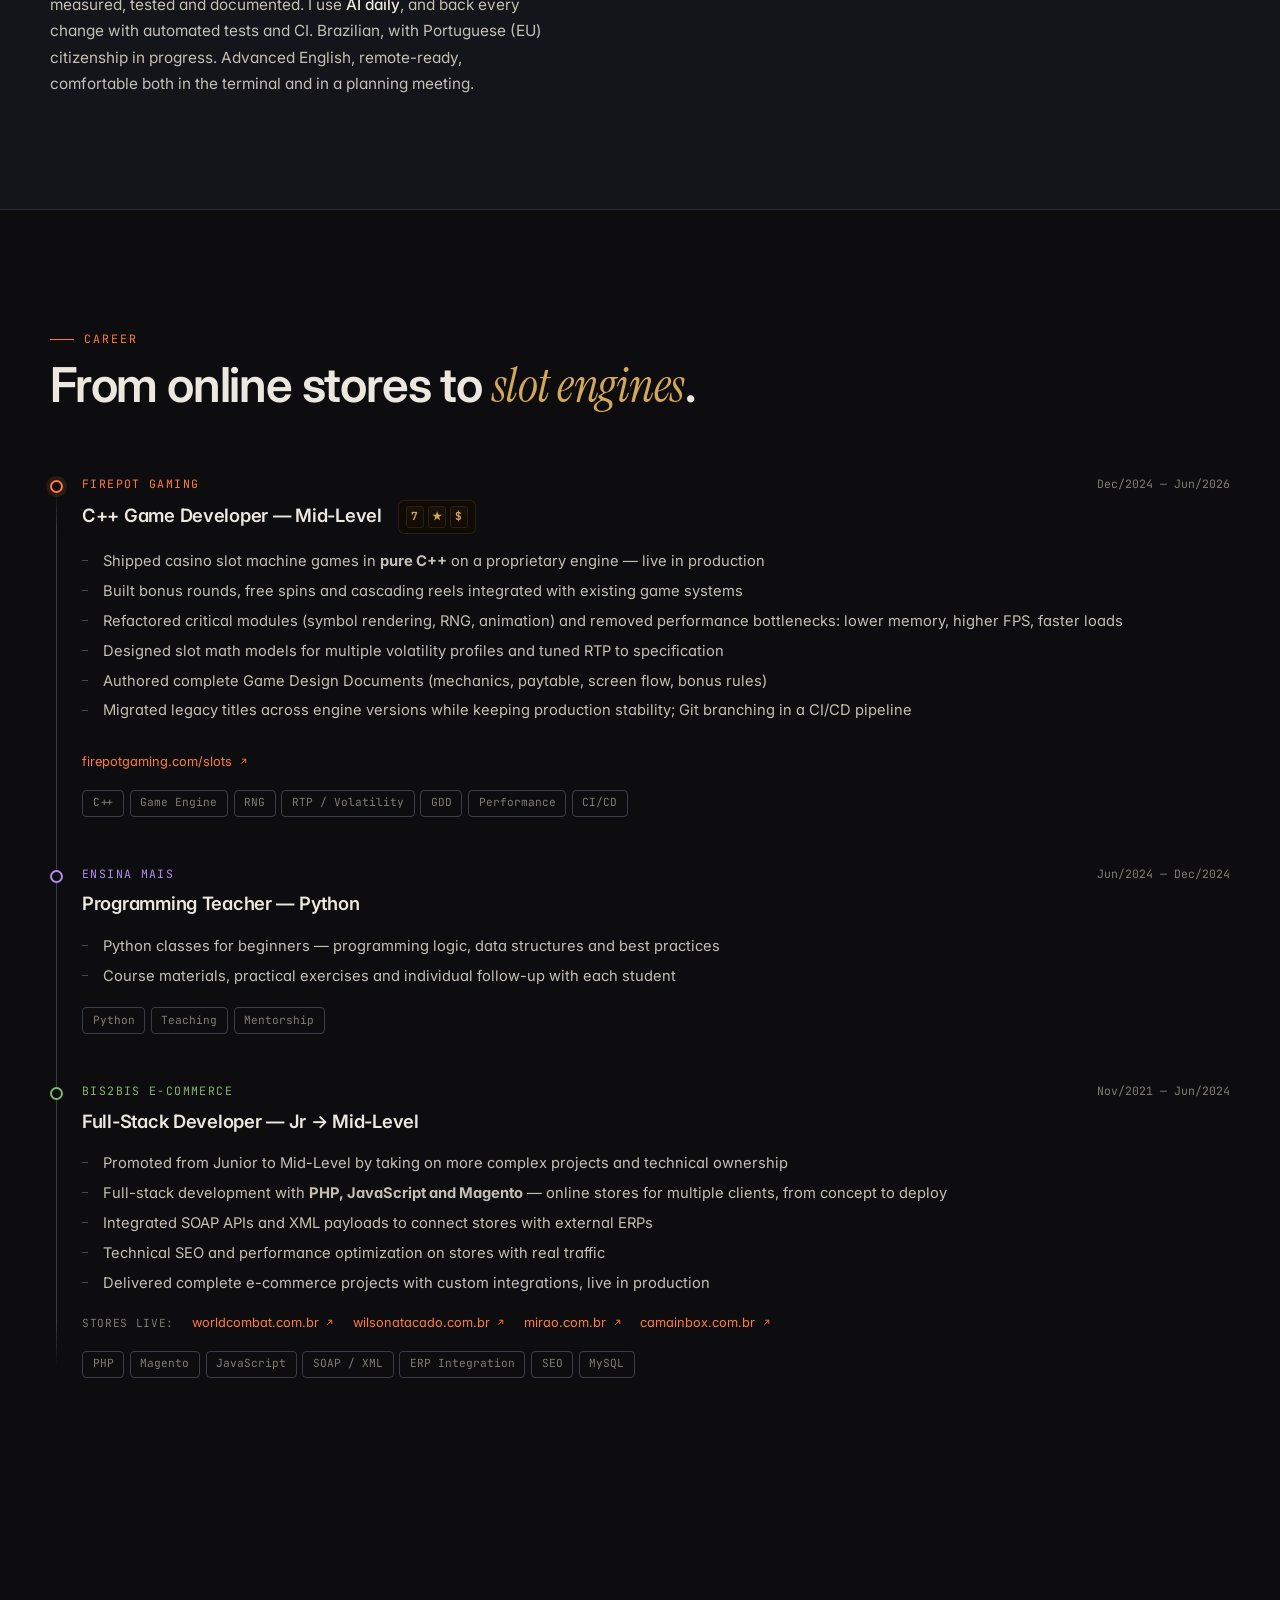
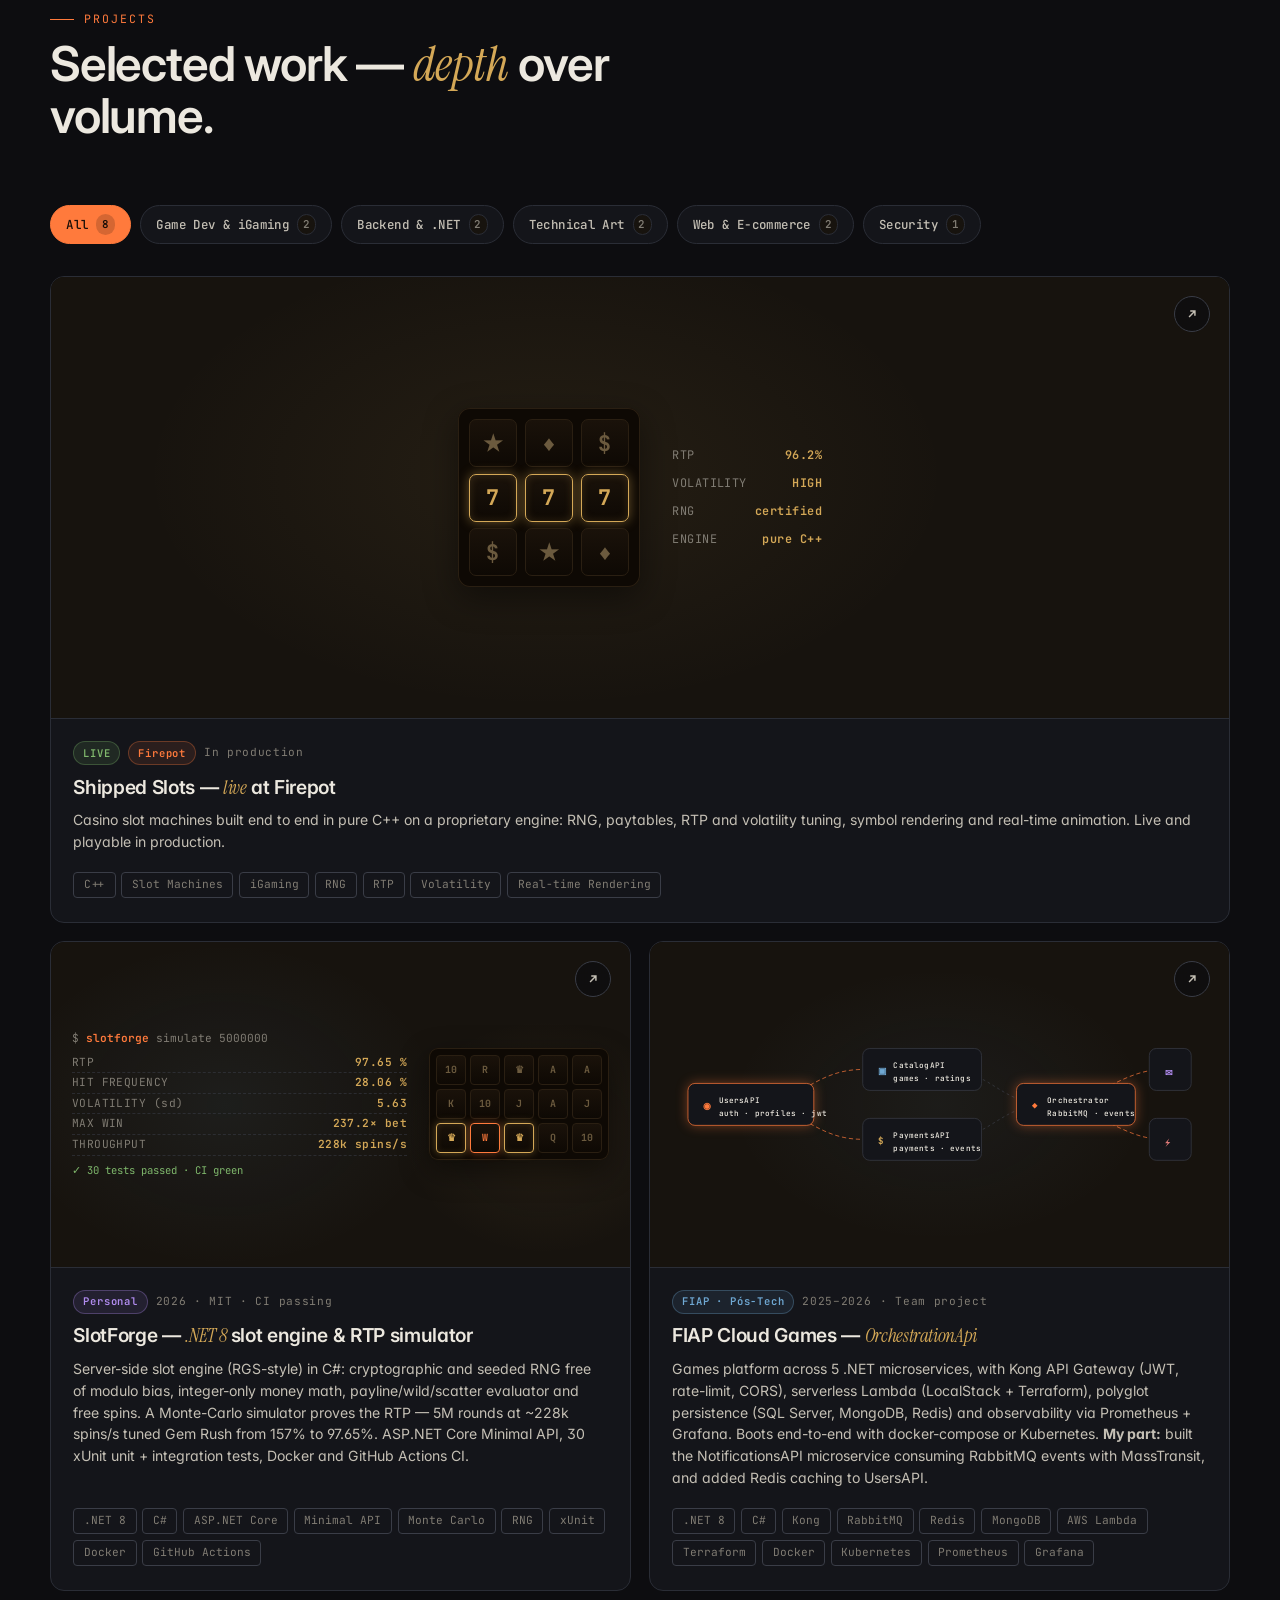
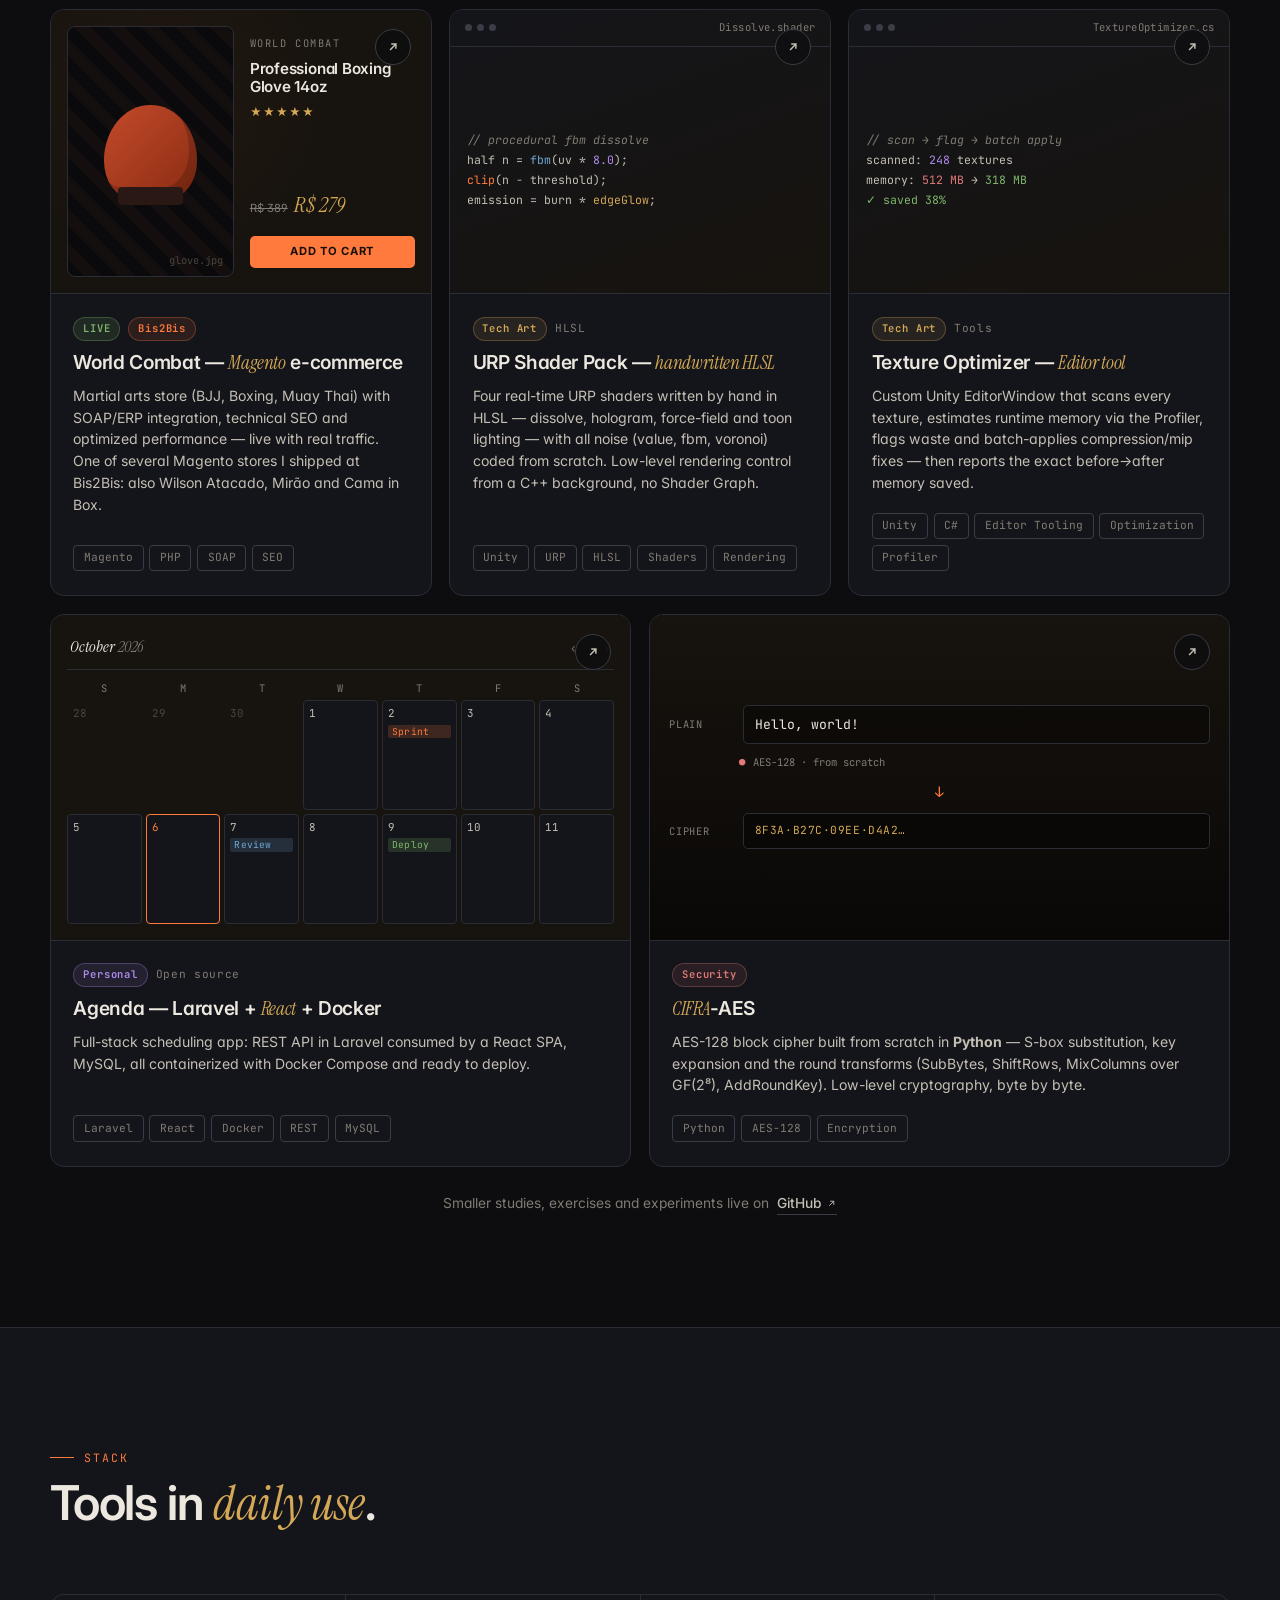
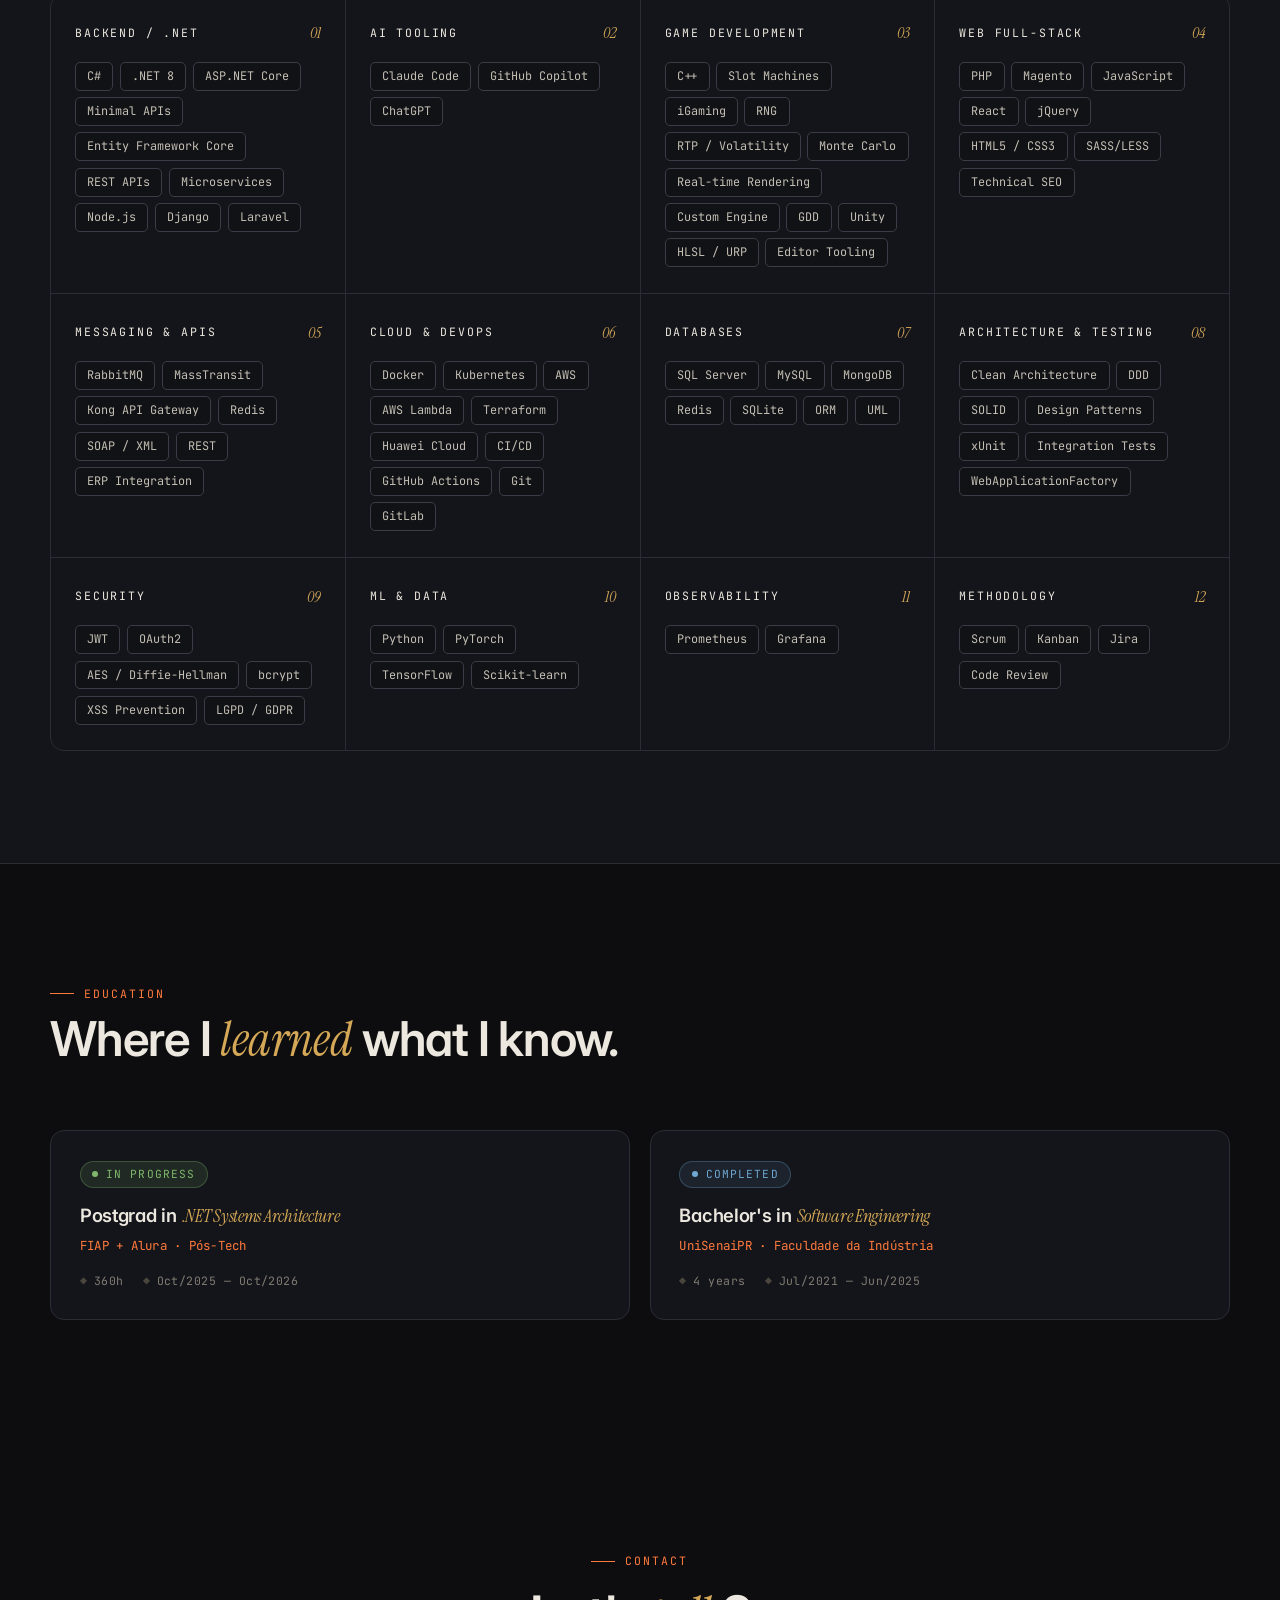
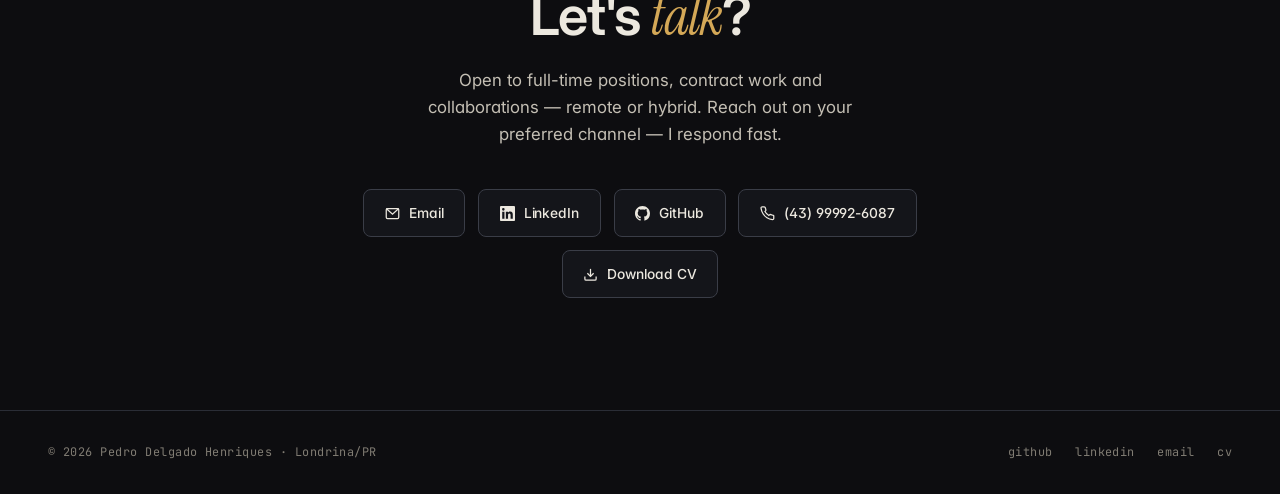
==== commit 4e2944ad: "FIAP Cloud Games: mark as team project with my part, fix diagram labels, add LinkedIn video script a" ====
--- a/index.html
+++ b/index.html
@@ -456,7 +456,7 @@
                 <rect class="node-bg" x="0" y="0" width="170" height="60" rx="10" />
                 <text class="node-icon" x="22" y="36" fill="#6fa8d3">▣</text>
                 <text class="node-label" x="44" y="28">CatalogAPI</text>
-                <text class="node-label" x="44" y="46" fill="#807c73" font-size="9">products · search</text>
+                <text class="node-label" x="44" y="46" fill="#807c73" font-size="9">games · ratings</text>
               </g>
 
               <!-- node: Payments -->
@@ -464,7 +464,7 @@
                 <rect class="node-bg" x="0" y="0" width="170" height="60" rx="10" />
                 <text class="node-icon" x="22" y="36" fill="#d4a857">$</text>
                 <text class="node-label" x="44" y="28">PaymentsAPI</text>
-                <text class="node-label" x="44" y="46" fill="#807c73" font-size="9">stripe · pix · cards</text>
+                <text class="node-label" x="44" y="46" fill="#807c73" font-size="9">payments · events</text>
               </g>
 
               <!-- node: Orchestration -->
@@ -472,7 +472,7 @@
                 <rect class="node-bg hot" x="0" y="0" width="170" height="60" rx="10" />
                 <text class="node-icon" x="22" y="36" fill="#ff7a3c">◆</text>
                 <text class="node-label" x="44" y="28">Orchestrator</text>
-                <text class="node-label" x="44" y="46" fill="#807c73" font-size="9">RabbitMQ · saga</text>
+                <text class="node-label" x="44" y="46" fill="#807c73" font-size="9">RabbitMQ · events</text>
               </g>
 
               <!-- node: Notifications -->
@@ -496,14 +496,15 @@
             <span class="pill fiap">FIAP · Pós-Tech</span>
             <span>2025–2026</span>
             <span>·</span>
-            <span data-i18n="proj.p1.status">In progress</span>
+            <span data-i18n="proj.p1.status">Team project</span>
           </div>
           <div class="proj-name" data-i18n="proj.p1.name">FIAP Cloud Games — <em>OrchestrationApi</em></div>
           <div class="proj-desc" data-i18n="proj.p1.desc">
-            Orchestration of a games platform across 5 .NET microservices, with Kong API Gateway (JWT,
-            rate-limit, CORS), serverless Lambda (LocalStack + Terraform), polyglot persistence
-            (SQL Server, MongoDB, Redis) and observability via Prometheus + Grafana. Boots end-to-end
-            with docker-compose or Kubernetes.
+            Games platform across 5 .NET microservices, with Kong API Gateway (JWT, rate-limit, CORS),
+            serverless Lambda (LocalStack + Terraform), polyglot persistence (SQL Server, MongoDB, Redis)
+            and observability via Prometheus + Grafana. Boots end-to-end with docker-compose or Kubernetes.
+            <b>My part:</b> built the NotificationsAPI microservice consuming RabbitMQ events with MassTransit,
+            and added Redis caching to UsersAPI.
           </div>
           <div class="proj-tech">
             <span class="tag">.NET 8</span><span class="tag">C#</span>
